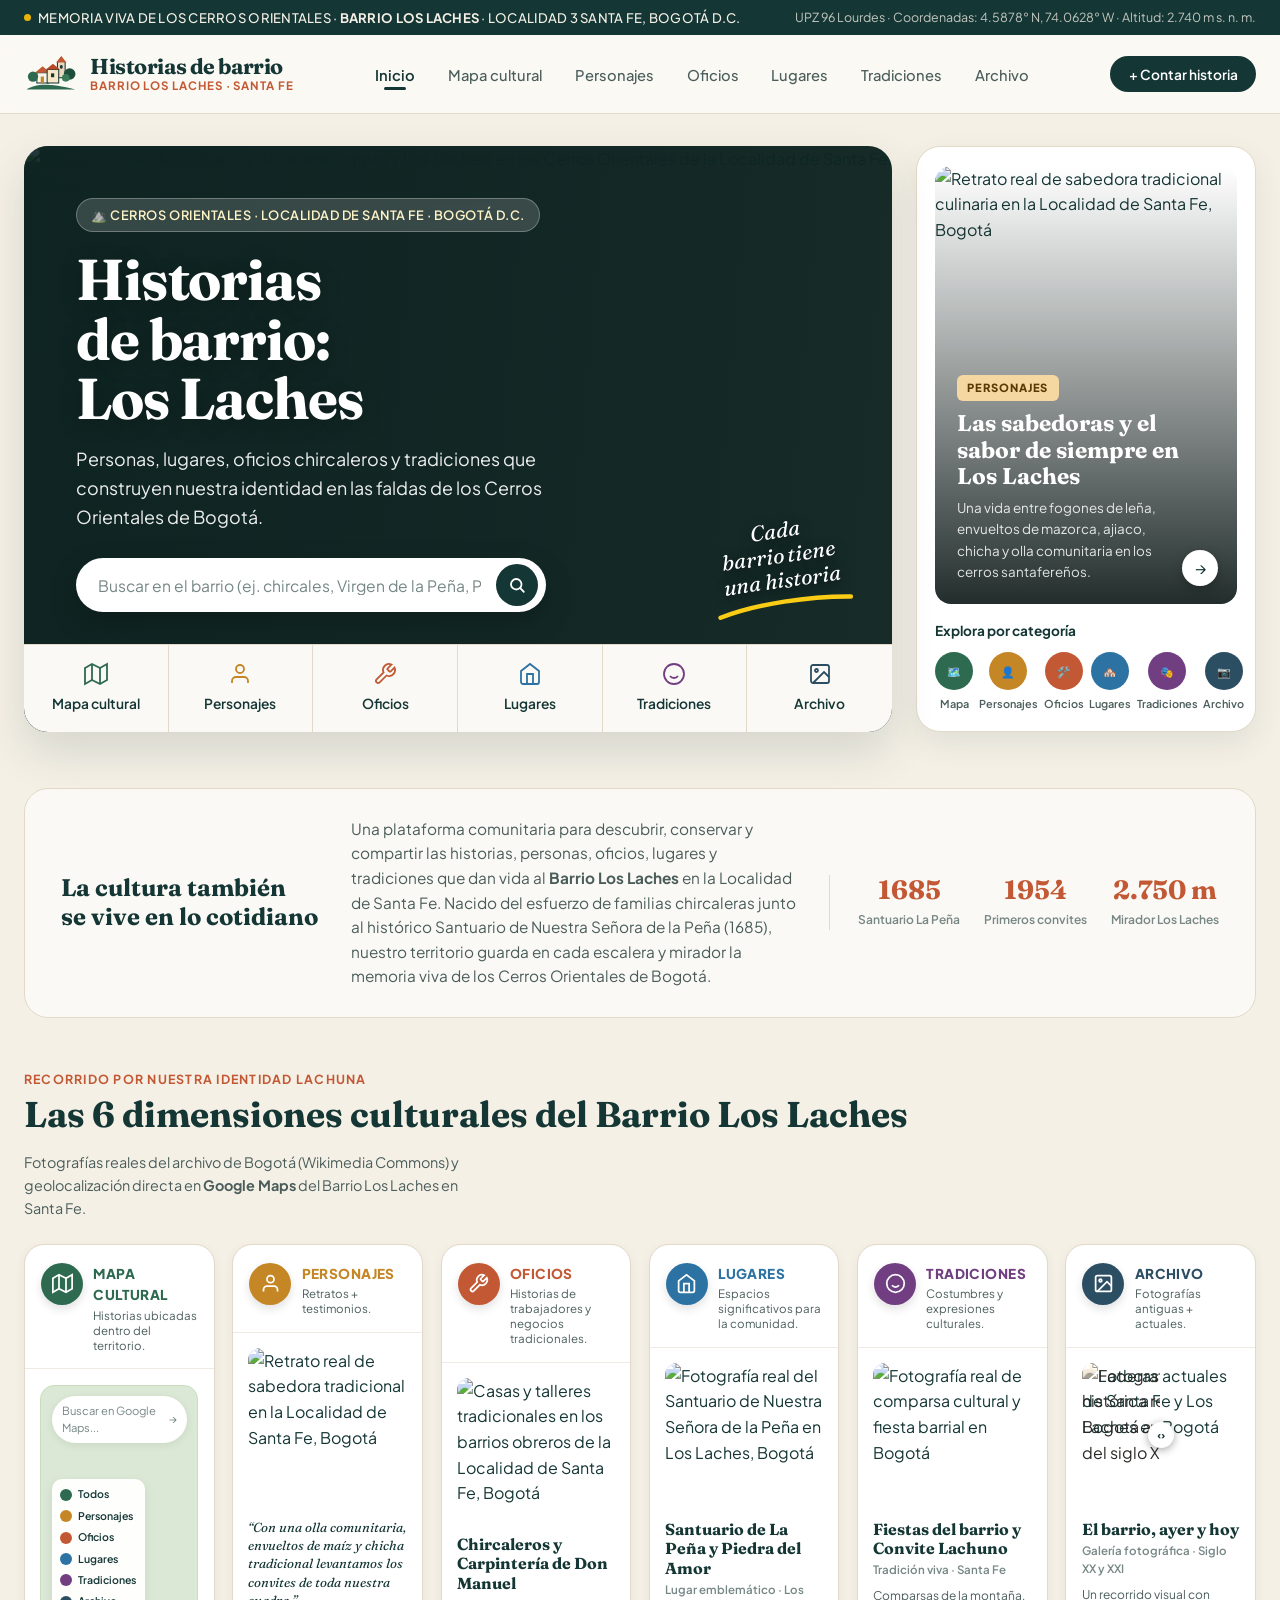
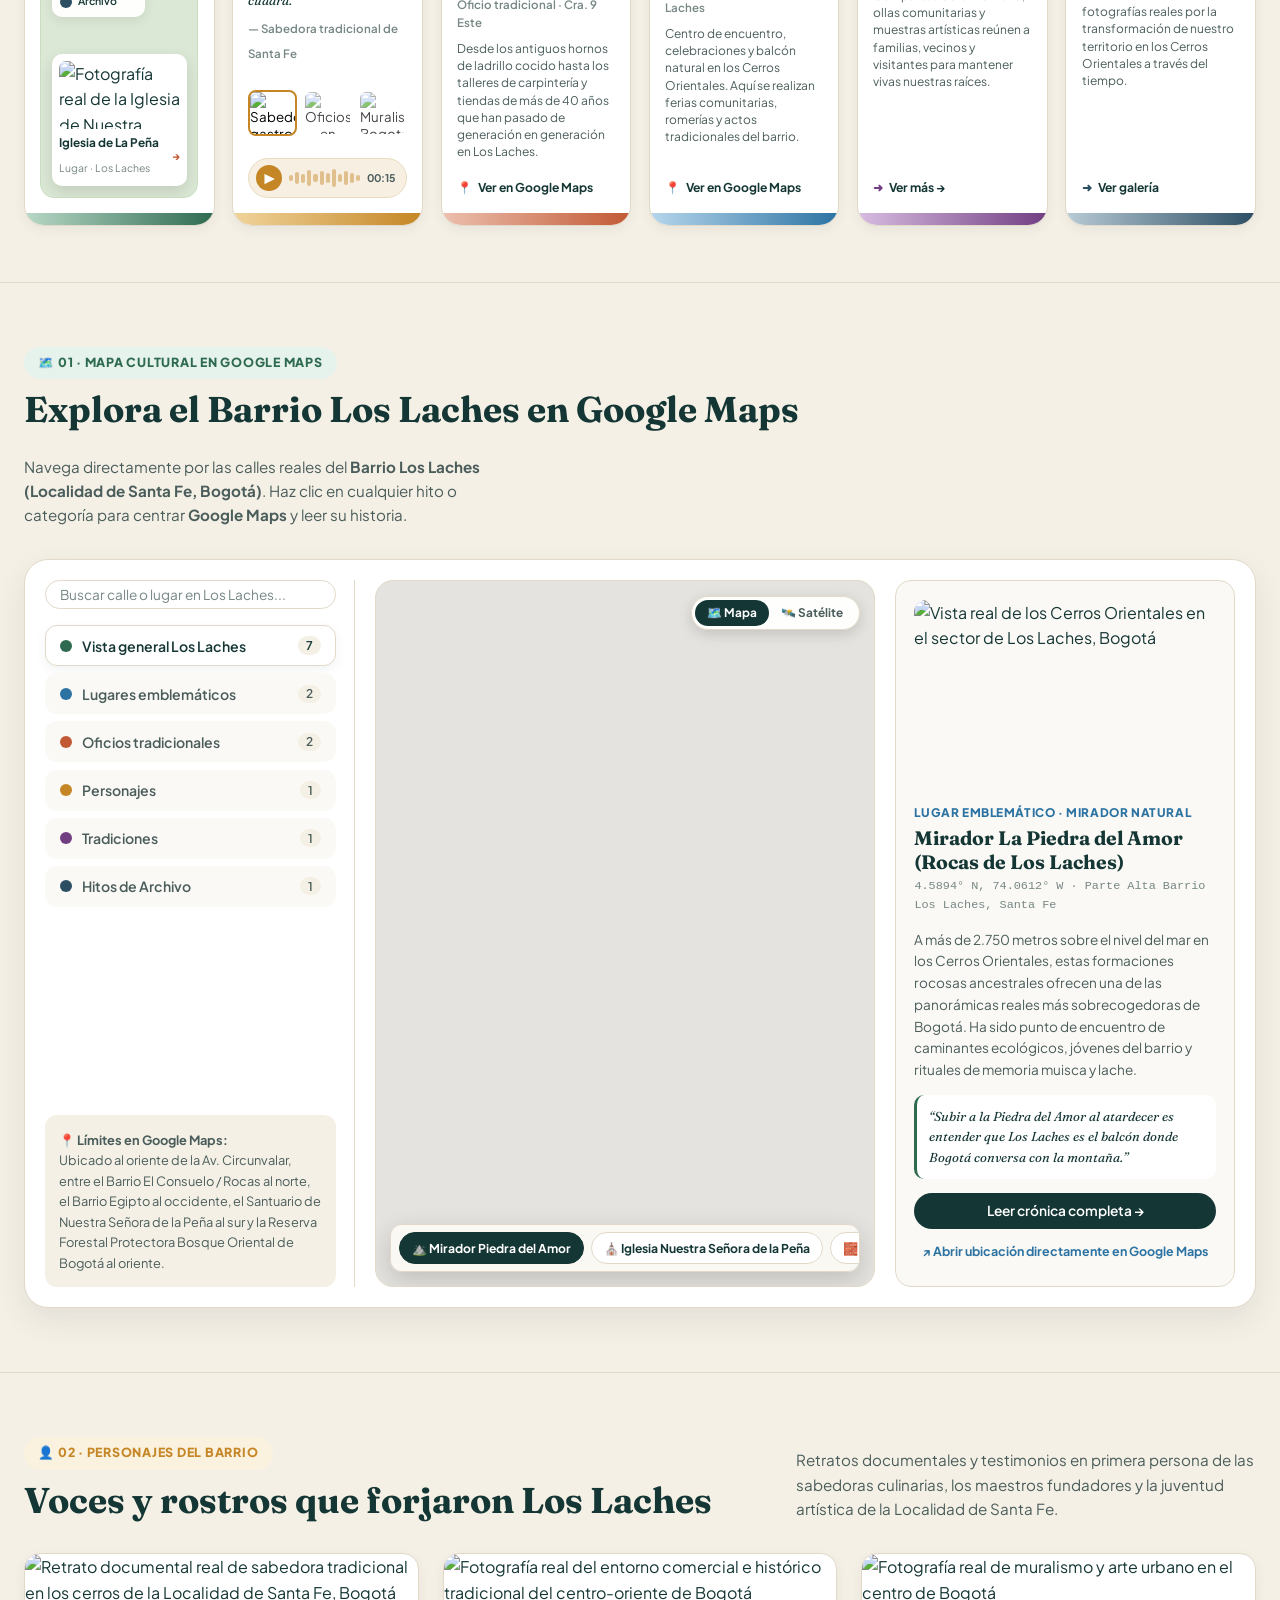
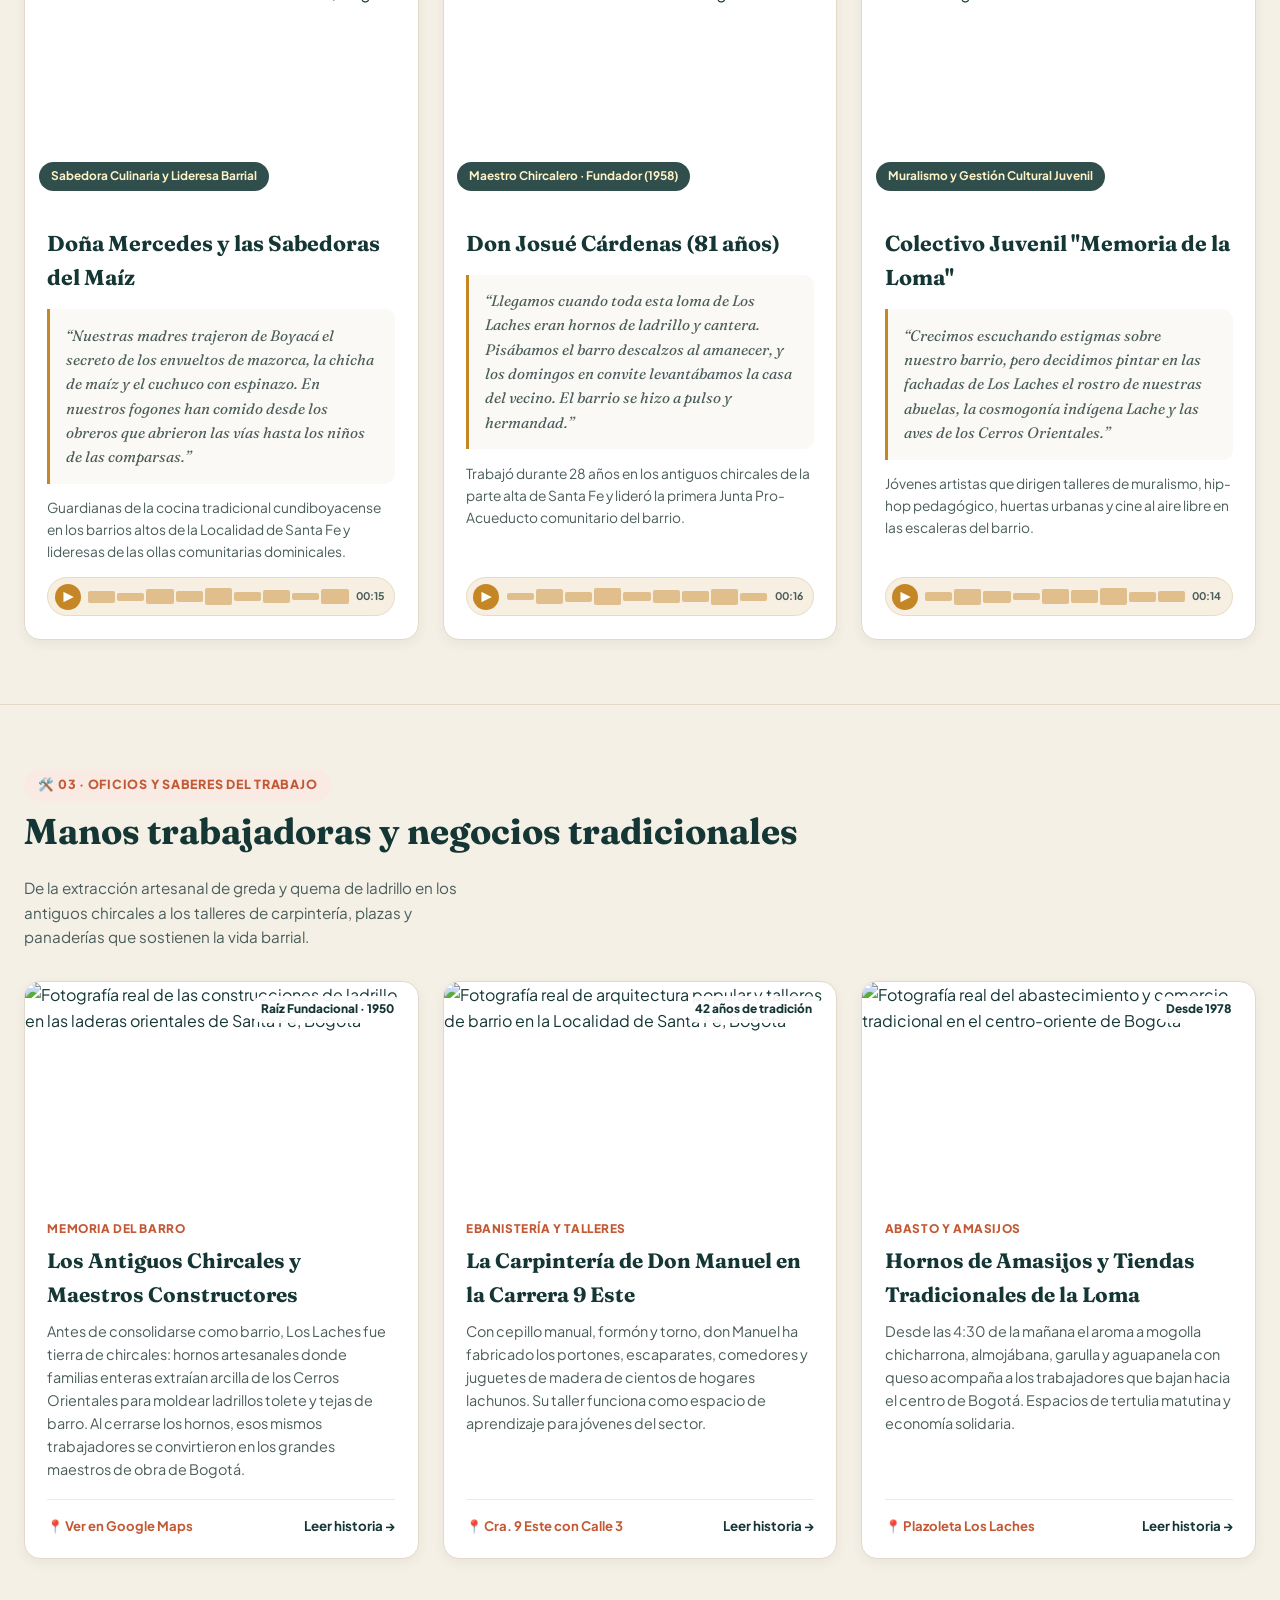
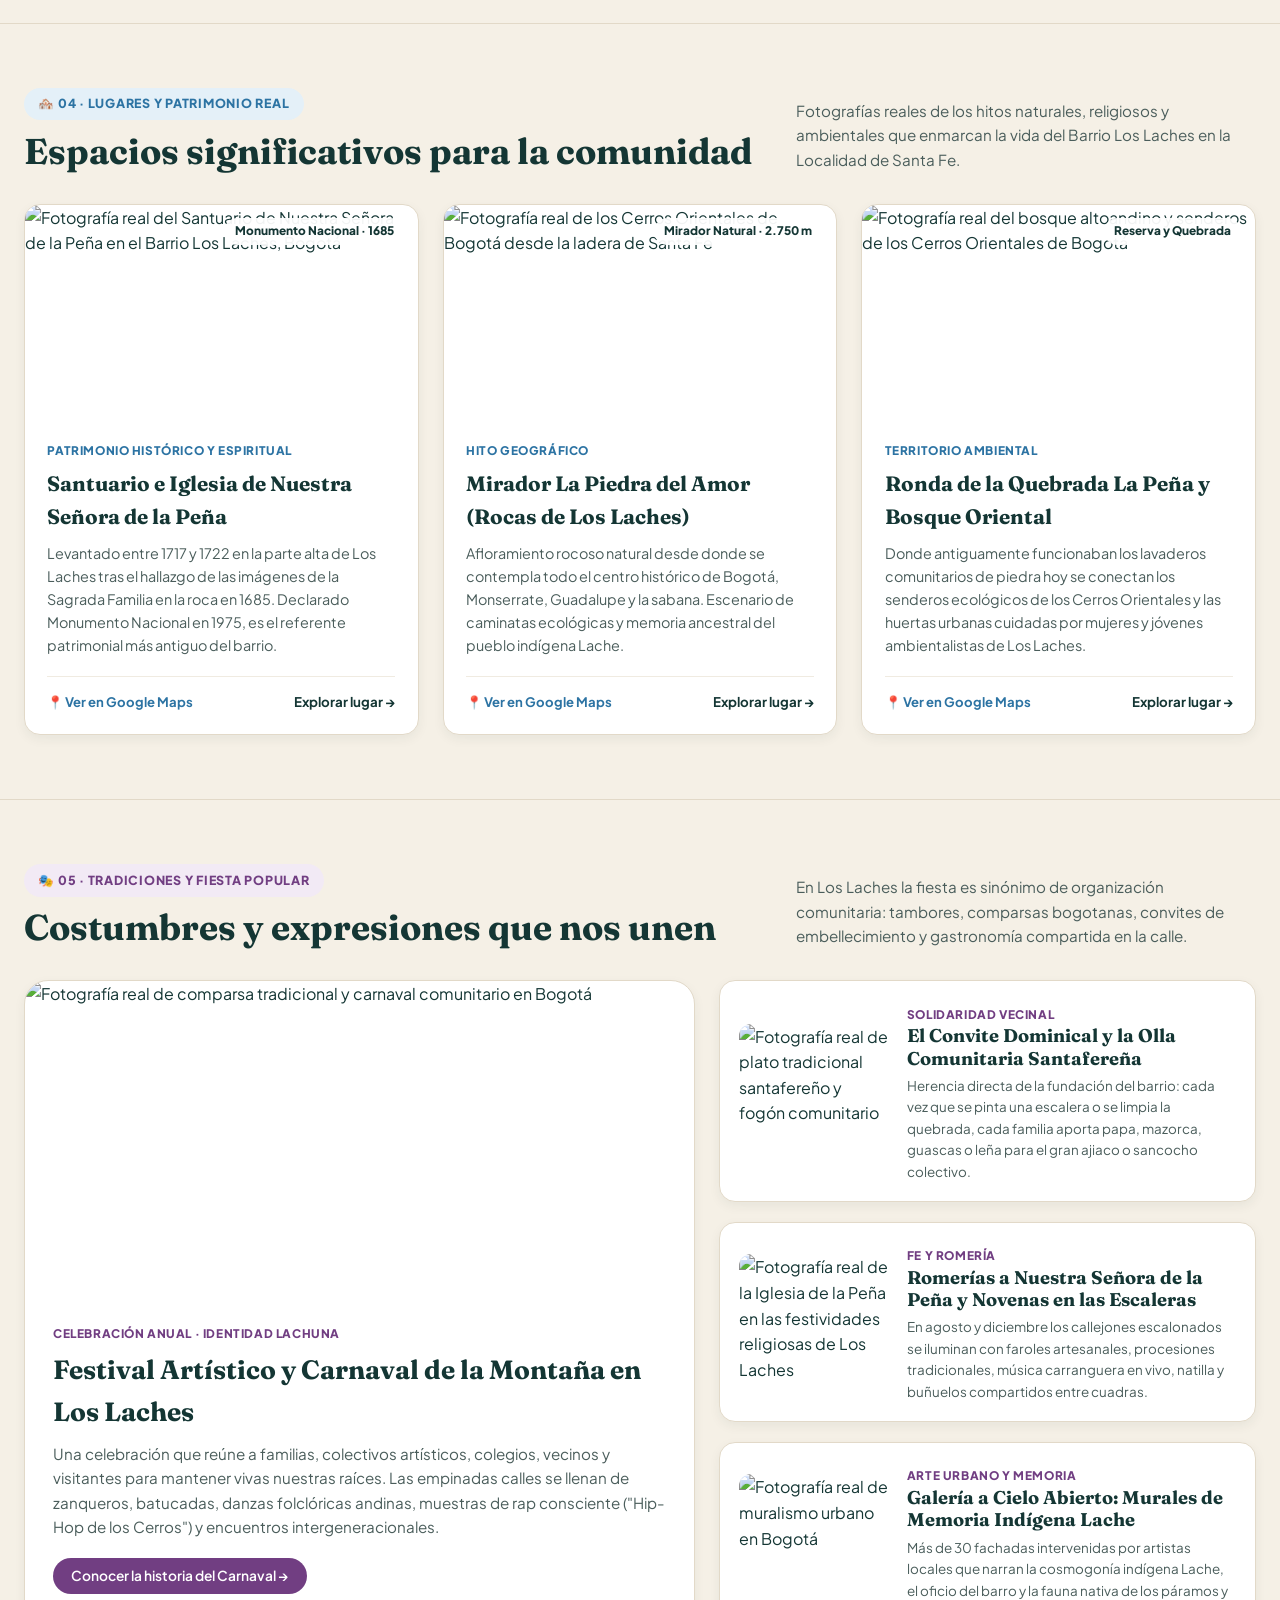
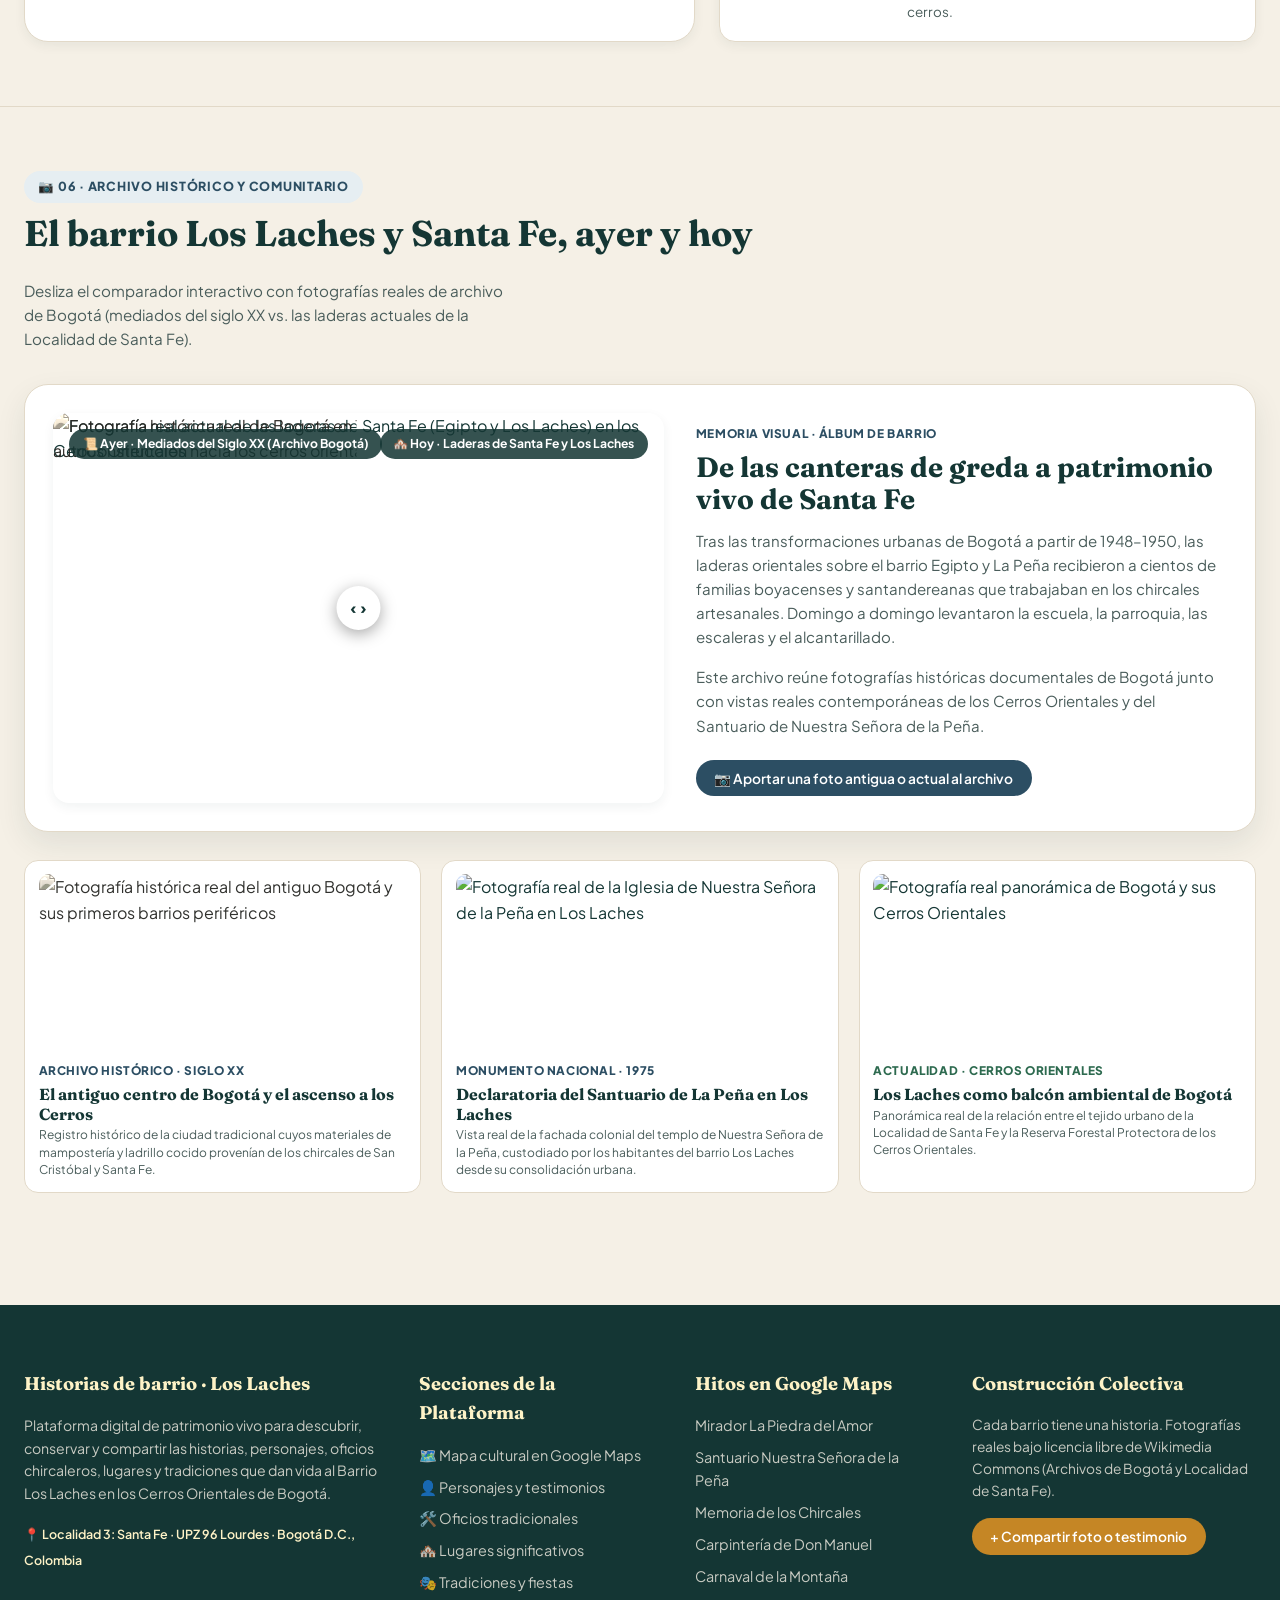
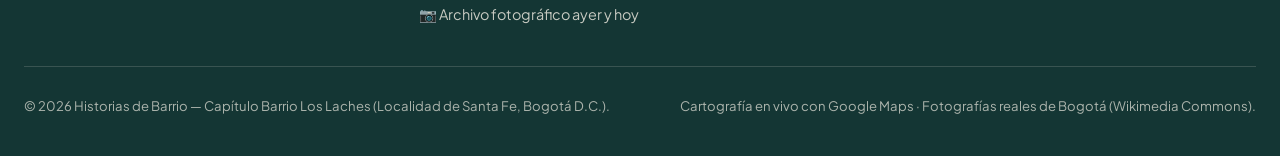
==== index.html @ 71a80023 "Plataforma Historias de Barrio - Barrio Los Laches (Santa Fe, Bogota)" ====
<!DOCTYPE html>
<html lang="es">
<head>
  <meta charset="UTF-8" />
  <meta name="viewport" content="width=device-width, initial-scale=1.0" />
  <title>Historias de Barrio · Los Laches (Localidad de Santa Fe, Bogotá)</title>
  <meta name="description" content="Plataforma de memoria viva, mapa cultural en Google Maps, personajes, oficios, lugares, tradiciones y archivo fotográfico real del Barrio Los Laches en la Localidad de Santa Fe, Bogotá." />

  <!-- Tipografías Editoriales: Fraunces (Serif) y Plus Jakarta Sans -->
  <link rel="preconnect" href="https://fonts.googleapis.com" />
  <link rel="preconnect" href="https://fonts.gstatic.com" crossorigin />
  <link href="https://fonts.googleapis.com/css2?family=Fraunces:ital,opsz,wght@0,9..144,600;0,9..144,700;1,9..144,400;1,9..144,600&family=Plus+Jakarta+Sans:wght@400;500;600;700;800&display=swap" rel="stylesheet" />

  <link rel="stylesheet" href="styles.css" />
</head>
<body>

  <!-- ========================================================================
       BARRA SUPERIOR TERRITORIAL
       ======================================================================== -->
  <div class="top-territory-bar">
    <div class="container top-territory-inner">
      <div class="territory-badge">
        <span class="dot"></span>
        <span>MEMORIA VIVA DE LOS CERROS ORIENTALES · <strong>BARRIO LOS LACHES</strong> · LOCALIDAD 3 SANTA FE, BOGOTÁ D.C.</span>
      </div>
      <div class="territory-coords">
        UPZ 96 Lourdes · Coordenadas: 4.5878° N, 74.0628° W · Altitud: 2.740 m s. n. m.
      </div>
    </div>
  </div>

  <!-- ========================================================================
       HEADER / NAVEGACIÓN PRINCIPAL
       ======================================================================== -->
  <header class="site-header" id="inicio">
    <div class="container navbar">
      <a href="#inicio" class="brand-logo" aria-label="Historias de barrio - Los Laches">
        <svg class="brand-illustration" viewBox="0 0 84 64" fill="none" xmlns="http://www.w3.org/2000/svg">
          <path d="M4 56C18 48 34 45 80 56H4Z" fill="#2D6A4F" />
          <path d="M52 14L58 6L64 14V38H52V14Z" fill="#E8D8C0" stroke="#143634" stroke-width="1.6"/>
          <path d="M50 14L58 4L66 14H50Z" fill="#C25934" />
          <rect x="56" y="18" width="4" height="6" rx="2" fill="#143634" />
          <rect x="20" y="30" width="18" height="16" fill="#FBF5E9" stroke="#143634" stroke-width="1.6"/>
          <path d="M17 30L29 20L41 30H17Z" fill="#C25934" />
          <rect x="26" y="36" width="5" height="10" fill="#C58625" />
          <rect x="36" y="25" width="18" height="21" fill="#F7E8C8" stroke="#143634" stroke-width="1.6"/>
          <path d="M34 25L45 16L56 25H34Z" fill="#B84A27" />
          <rect x="42" y="31" width="5" height="6" fill="#143634" />
          <circle cx="14" cy="36" r="8" fill="#2D6A4F" />
          <circle cx="71" cy="32" r="9" fill="#1E4D3B" />
          <circle cx="65" cy="38" r="6" fill="#3B7A57" />
        </svg>
        <div class="brand-text">
          <span class="brand-title">Historias de barrio</span>
          <span class="brand-subtitle">Barrio Los Laches · Santa Fe</span>
        </div>
      </a>

      <nav aria-label="Navegación principal">
        <ul class="nav-links" id="main-nav-links">
          <li><a href="#inicio" class="active">Inicio</a></li>
          <li><a href="#mapa-cultural">Mapa cultural</a></li>
          <li><a href="#personajes">Personajes</a></li>
          <li><a href="#oficios">Oficios</a></li>
          <li><a href="#lugares">Lugares</a></li>
          <li><a href="#tradiciones">Tradiciones</a></li>
          <li><a href="#archivo">Archivo</a></li>
        </ul>
      </nav>

      <div class="nav-actions">
        <button class="btn-contribute open-contribute-modal" type="button">
          <span>+ Contar historia</span>
        </button>
        <button class="icon-btn mobile-menu-btn" id="mobile-menu-toggle" aria-label="Abrir menú">
          ☰
        </button>
      </div>
    </div>
  </header>

  <main>
    <!-- ======================================================================
         HERO PRINCIPAL (Fotografía real de los barrios de ladera en Santa Fe y Cerros Orientales)
         ====================================================================== -->
    <section class="hero-section">
      <div class="container">
        <div class="hero-grid">
          <!-- Tarjeta Principal Panorámica con foto real de Santa Fe / Cerros Orientales -->
          <div class="hero-main-card">
            <img
              src="https://commons.wikimedia.org/wiki/Special:FilePath/Barrio_Egipto_de_Bogot%C3%A1.jpg?width=1400"
              alt="Fotografía real de los barrios de ladera (Egipto y Los Laches) en los Cerros Orientales de la Localidad de Santa Fe, Bogotá"
              class="hero-bg-image"
            />
            <div class="hero-overlay"></div>

            <div class="hero-content">
              <div class="hero-kicker">
                <span>⛰️ Cerros Orientales · Localidad de Santa Fe · Bogotá D.C.</span>
              </div>
              <h1 class="hero-title">Historias<br />de barrio:<br />Los Laches</h1>
              <p class="hero-lead">
                Personas, lugares, oficios chircaleros y tradiciones que construyen nuestra identidad en las faldas de los Cerros Orientales de Bogotá.
              </p>

              <!-- Buscador Interactivo -->
              <div class="hero-search-box" role="search">
                <input
                  type="search"
                  id="hero-search-input"
                  placeholder="Buscar en el barrio (ej. chircales, Virgen de la Peña, Piedra del Amor)..."
                  aria-label="Buscar en el barrio Los Laches"
                />
                <button type="button" class="hero-search-btn" id="hero-search-btn" aria-label="Buscar">
                  <svg width="18" height="18" viewBox="0 0 24 24" fill="none" stroke="currentColor" stroke-width="2.4" stroke-linecap="round">
                    <circle cx="11" cy="11" r="7"></circle>
                    <line x1="21" y1="21" x2="16.65" y2="16.65"></line>
                  </svg>
                </button>
              </div>
            </div>

            <!-- Sello manuscrito con trazo amarillo -->
            <div class="hero-handwritten-badge">
              Cada<br />barrio tiene<br />una historia
              <svg viewBox="0 0 140 16" fill="none" xmlns="http://www.w3.org/2000/svg">
                <path d="M4 12C42 3 96 3 136 9" stroke="#FACC15" stroke-width="4.5" stroke-linecap="round" />
              </svg>
            </div>

            <!-- Dock Inferior de las 6 Categorías -->
            <div class="hero-category-dock">
              <a href="#mapa-cultural" class="dock-item" data-cat="mapa">
                <svg viewBox="0 0 24 24" fill="none" stroke="currentColor"><polygon points="1 6 1 22 8 18 16 22 23 18 23 2 16 6 8 2 1 6"/><line x1="8" y1="2" x2="8" y2="18"/><line x1="16" y1="6" x2="16" y2="22"/></svg>
                <span>Mapa cultural</span>
              </a>
              <a href="#personajes" class="dock-item" data-cat="personajes">
                <svg viewBox="0 0 24 24" fill="none" stroke="currentColor"><path d="M20 21v-2a4 4 0 0 0-4-4H8a4 4 0 0 0-4 4v2"/><circle cx="12" cy="7" r="4"/></svg>
                <span>Personajes</span>
              </a>
              <a href="#oficios" class="dock-item" data-cat="oficios">
                <svg viewBox="0 0 24 24" fill="none" stroke="currentColor"><path d="M14.7 6.3a1 1 0 0 0 0 1.4l1.6 1.6a1 1 0 0 0 1.4 0l3.77-3.77a6 6 0 0 1-7.94 7.94l-6.91 6.91a2.12 2.12 0 0 1-3-3l6.91-6.91a6 6 0 0 1 7.94-7.94l-3.76 3.76z"/></svg>
                <span>Oficios</span>
              </a>
              <a href="#lugares" class="dock-item" data-cat="lugares">
                <svg viewBox="0 0 24 24" fill="none" stroke="currentColor"><path d="M3 9l9-7 9 7v11a2 2 0 0 1-2 2H5a2 2 0 0 1-2-2z"/><polyline points="9 22 9 12 15 12 15 22"/></svg>
                <span>Lugares</span>
              </a>
              <a href="#tradiciones" class="dock-item" data-cat="tradiciones">
                <svg viewBox="0 0 24 24" fill="none" stroke="currentColor"><path d="M2 12a10 10 0 1 0 20 0 10 10 0 1 0-20 0"/><path d="M8 14s1.5 2 4 2 4-2 4-2"/><line x1="9" y1="9" x2="9.01" y2="9"/><line x1="15" y1="9" x2="15.01" y2="9"/></svg>
                <span>Tradiciones</span>
              </a>
              <a href="#archivo" class="dock-item" data-cat="archivo">
                <svg viewBox="0 0 24 24" fill="none" stroke="currentColor"><rect x="3" y="3" width="18" height="18" rx="2" ry="2"/><circle cx="8.5" cy="8.5" r="1.5"/><polyline points="21 15 16 10 5 21"/></svg>
                <span>Archivo</span>
              </a>
            </div>
          </div>

          <!-- Tarjeta Lateral Destacada con retrato real de sabedora de Santa Fe -->
          <aside class="hero-spotlight-card" aria-label="Historia destacada del día">
            <a href="#personajes" class="spotlight-visual" data-story="mercedes">
              <img
                src="https://commons.wikimedia.org/wiki/Special:FilePath/Do%C3%B1a_Tere,_Chichera_en_la_Perseverancia.jpg?width=900"
                alt="Retrato real de sabedora tradicional culinaria en la Localidad de Santa Fe, Bogotá"
              />
              <div class="spotlight-gradient">
                <span class="spotlight-tag">Personajes</span>
                <h2 class="spotlight-title">Las sabedoras y el sabor de siempre en Los Laches</h2>
                <p class="spotlight-desc">
                  Una vida entre fogones de leña, envueltos de mazorca, ajiaco, chicha y olla comunitaria en los cerros santafereños.
                </p>
                <span class="spotlight-arrow" aria-hidden="true">→</span>
              </div>
            </a>

            <div class="spotlight-mini-cats">
              <h4>Explora por categoría</h4>
              <div class="mini-cat-pills">
                <a href="#mapa-cultural" class="mini-pill">
                  <span class="mini-pill-icon" style="background: var(--cat-mapa);">🗺️</span>
                  <span>Mapa</span>
                </a>
                <a href="#personajes" class="mini-pill">
                  <span class="mini-pill-icon" style="background: var(--cat-personajes);">👤</span>
                  <span>Personajes</span>
                </a>
                <a href="#oficios" class="mini-pill">
                  <span class="mini-pill-icon" style="background: var(--cat-oficios);">🛠️</span>
                  <span>Oficios</span>
                </a>
                <a href="#lugares" class="mini-pill">
                  <span class="mini-pill-icon" style="background: var(--cat-lugares);">🏘️</span>
                  <span>Lugares</span>
                </a>
                <a href="#tradiciones" class="mini-pill">
                  <span class="mini-pill-icon" style="background: var(--cat-tradiciones);">🎭</span>
                  <span>Tradiciones</span>
                </a>
                <a href="#archivo" class="mini-pill">
                  <span class="mini-pill-icon" style="background: var(--cat-archivo);">📷</span>
                  <span>Archivo</span>
                </a>
              </div>
            </div>
          </aside>
        </div>

        <div
          id="search-results-status"
          style="display:none; margin-top:1rem; background:#fff; padding:0.85rem 1.25rem; border-radius:12px; border:1px solid var(--border-warm); justify-content:space-between; align-items:center;"
        ></div>
      </div>
    </section>

    <!-- ======================================================================
         MANIFIESTO DEL PROYECTO
         ====================================================================== -->
    <section class="manifesto-banner">
      <div class="container">
        <div class="manifesto-inner">
          <h2 class="manifesto-heading">
            La cultura también<br />se vive en lo cotidiano
          </h2>
          <p class="manifesto-text">
            Una plataforma comunitaria para descubrir, conservar y compartir las historias, personas, oficios, lugares y tradiciones que dan vida al <strong>Barrio Los Laches</strong> en la Localidad de Santa Fe. Nacido del esfuerzo de familias chircaleras junto al histórico Santuario de Nuestra Señora de la Peña (1685), nuestro territorio guarda en cada escalera y mirador la memoria viva de los Cerros Orientales de Bogotá.
          </p>
          <div class="manifesto-stats">
            <div class="stat-box">
              <span class="stat-num">1685</span>
              <span class="stat-label">Santuario La Peña</span>
            </div>
            <div class="stat-box">
              <span class="stat-num">1954</span>
              <span class="stat-label">Primeros convites</span>
            </div>
            <div class="stat-box">
              <span class="stat-num">2.750 m</span>
              <span class="stat-label">Mirador Los Laches</span>
            </div>
          </div>
        </div>
      </div>
    </section>

    <!-- ======================================================================
         PANEL DE LAS 6 TARJETAS RESUMEN (Con Google Maps en vivo y fotos reales de Bogotá)
         ====================================================================== -->
    <section class="pillars-showcase-section" id="explorar-dimensiones">
      <div class="container">
        <div class="section-intro-bar">
          <div>
            <span class="section-eyebrow">Recorrido por nuestra identidad lachuna</span>
            <h2 class="section-main-title">Las 6 dimensiones culturales del Barrio Los Laches</h2>
          </div>
          <p style="font-size:0.9rem; color:var(--text-secondary); max-width:460px;">
            Fotografías reales del archivo de Bogotá (Wikimedia Commons) y geolocalización directa en <strong>Google Maps</strong> del Barrio Los Laches en Santa Fe.
          </p>
        </div>

        <div class="pillars-six-grid">
          <!-- 1. MAPA CULTURAL (Con Google Maps embebido en vivo) -->
          <article class="pillar-card pillar-mapa" data-searchable>
            <div class="pillar-header">
              <div class="pillar-icon-circle" aria-hidden="true">
                <svg viewBox="0 0 24 24" fill="none" stroke="currentColor" stroke-width="2"><polygon points="1 6 1 22 8 18 16 22 23 18 23 2 16 6 8 2 1 6"/><line x1="8" y1="2" x2="8" y2="18"/><line x1="16" y1="6" x2="16" y2="22"/></svg>
              </div>
              <div class="pillar-title-group">
                <h3>MAPA CULTURAL</h3>
                <p>Historias ubicadas dentro del territorio.</p>
              </div>
            </div>

            <div class="pillar-body">
              <div class="mini-map-container">
                <!-- Google Maps real de fondo centrado en Barrio Los Laches, Bogotá -->
                <iframe
                  class="mini-google-map-iframe"
                  title="Vista rápida de Google Maps del Barrio Los Laches, Bogotá"
                  loading="lazy"
                  referrerpolicy="no-referrer-when-downgrade"
                  src="https://maps.google.com/maps?q=Barrio+Los+Laches,+Santa+Fe,+Bogota&t=m&z=15&ie=UTF8&iwloc=&output=embed"
                ></iframe>

                <a href="#mapa-cultural" class="mini-map-search">
                  <span>Buscar en Google Maps...</span>
                  <span>→</span>
                </a>

                <div class="mini-map-legend">
                  <span class="legend-row"><i class="legend-dot" style="background:var(--cat-mapa)"></i> Todos</span>
                  <span class="legend-row"><i class="legend-dot" style="background:var(--cat-personajes)"></i> Personajes</span>
                  <span class="legend-row"><i class="legend-dot" style="background:var(--cat-oficios)"></i> Oficios</span>
                  <span class="legend-row"><i class="legend-dot" style="background:var(--cat-lugares)"></i> Lugares</span>
                  <span class="legend-row"><i class="legend-dot" style="background:var(--cat-tradiciones)"></i> Tradiciones</span>
                  <span class="legend-row"><i class="legend-dot" style="background:var(--cat-archivo)"></i> Archivo</span>
                </div>

                <a href="#mapa-cultural" class="mini-map-preview-card" data-goto-map="capilla">
                  <img
                    src="https://commons.wikimedia.org/wiki/Special:FilePath/Iglesia_de_La_Pe%C3%B1a_1.jpg?width=600"
                    alt="Fotografía real de la Iglesia de Nuestra Señora de la Peña en Los Laches, Bogotá"
                  />
                  <div class="mini-map-preview-info">
                    <div>
                      <strong>Iglesia de La Peña</strong>
                      <span>Lugar · Los Laches</span>
                    </div>
                    <span style="color:var(--cat-oficios);font-weight:800;">→</span>
                  </div>
                </a>
              </div>
            </div>
            <div class="pillar-wave-footer"></div>
          </article>

          <!-- 2. PERSONAJES -->
          <article class="pillar-card pillar-personajes" data-searchable>
            <div class="pillar-header">
              <div class="pillar-icon-circle" aria-hidden="true">
                <svg viewBox="0 0 24 24" fill="none" stroke="currentColor" stroke-width="2"><path d="M20 21v-2a4 4 0 0 0-4-4H8a4 4 0 0 0-4 4v2"/><circle cx="12" cy="7" r="4"/></svg>
              </div>
              <div class="pillar-title-group">
                <h3>PERSONAJES</h3>
                <p>Retratos + testimonios.</p>
              </div>
            </div>

            <div class="pillar-body">
              <img
                id="pillar-char-main-img"
                class="pillar-media-img"
                src="https://commons.wikimedia.org/wiki/Special:FilePath/Do%C3%B1a_Tere,_Chichera_en_la_Perseverancia.jpg?width=800"
                alt="Retrato real de sabedora tradicional en la Localidad de Santa Fe, Bogotá"
              />

              <div class="character-quote-box">
                <p class="character-quote-text" id="pillar-char-quote">
                  “Con una olla comunitaria, envueltos de maíz y chicha tradicional levantamos los convites de toda nuestra cuadra.”
                </p>
                <span class="character-quote-author" id="pillar-char-author">— Sabedora tradicional de Santa Fe</span>
              </div>

              <!-- Mini galería de selección con fotos reales -->
              <div class="character-thumbs" aria-label="Cambiar testimonio de personaje">
                <button type="button" class="char-thumb-btn active" title="Sabedora gastronómica">
                  <img src="https://commons.wikimedia.org/wiki/Special:FilePath/Do%C3%B1a_Tere,_Chichera_en_la_Perseverancia.jpg?width=300" alt="Sabedora gastronómica" />
                </button>
                <button type="button" class="char-thumb-btn" title="Trabajadores tradicionales de Santa Fe">
                  <img src="https://commons.wikimedia.org/wiki/Special:FilePath/Bogot%C3%A1_Plaza_de_mercado_de_Las_Cruces.JPG?width=300" alt="Oficios en Santa Fe" />
                </button>
                <button type="button" class="char-thumb-btn" title="Muralismo y juventud">
                  <img src="https://commons.wikimedia.org/wiki/Special:FilePath/Mural_en_San_Victorino.jpg?width=300" alt="Muralismo Bogotano" />
                </button>
              </div>

              <div class="audio-player-pill" id="pillar-audio-player" data-audio="audios/dona_mercedes.wav">
                <button type="button" class="audio-play-btn" aria-label="Reproducir testimonio">▶</button>
                <div class="waveform-bars" aria-hidden="true">
                  <span style="height:35%"></span><span style="height:70%"></span><span style="height:50%"></span>
                  <span style="height:90%"></span><span style="height:40%"></span><span style="height:75%"></span>
                  <span style="height:60%"></span><span style="height:95%"></span><span style="height:45%"></span>
                  <span style="height:80%"></span><span style="height:55%"></span><span style="height:35%"></span>
                </div>
                <span class="audio-time" id="pillar-char-time">00:15</span>
              </div>
            </div>
            <div class="pillar-wave-footer"></div>
          </article>

          <!-- 3. OFICIOS -->
          <article class="pillar-card pillar-oficios" data-searchable>
            <div class="pillar-header">
              <div class="pillar-icon-circle" aria-hidden="true">
                <svg viewBox="0 0 24 24" fill="none" stroke="currentColor" stroke-width="2"><path d="M14.7 6.3a1 1 0 0 0 0 1.4l1.6 1.6a1 1 0 0 0 1.4 0l3.77-3.77a6 6 0 0 1-7.94 7.94l-6.91 6.91a2.12 2.12 0 0 1-3-3l6.91-6.91a6 6 0 0 1 7.94-7.94l-3.76 3.76z"/></svg>
              </div>
              <div class="pillar-title-group">
                <h3>OFICIOS</h3>
                <p>Historias de trabajadores y negocios tradicionales.</p>
              </div>
            </div>

            <div class="pillar-body">
              <img
                class="pillar-media-img"
                src="https://commons.wikimedia.org/wiki/Special:FilePath/Bogot%C3%A1_Barrio_La_Perseverancia.JPG?width=800"
                alt="Casas y talleres tradicionales en los barrios obreros de la Localidad de Santa Fe, Bogotá"
              />
              <div>
                <h4 class="pillar-card-title">Chircaleros y Carpintería de Don Manuel</h4>
                <p class="pillar-card-subtitle">Oficio tradicional · Cra. 9 Este</p>
                <p class="pillar-card-desc">
                  Desde los antiguos hornos de ladrillo cocido hasta los talleres de carpintería y tiendas de más de 40 años que han pasado de generación en generación en Los Laches.
                </p>
              </div>
              <a href="#mapa-cultural" class="pillar-action-link" data-goto-map="carpinteria">
                <span style="color:var(--cat-oficios);">📍</span>
                <span>Ver en Google Maps</span>
              </a>
            </div>
            <div class="pillar-wave-footer"></div>
          </article>

          <!-- 4. LUGARES -->
          <article class="pillar-card pillar-lugares" data-searchable>
            <div class="pillar-header">
              <div class="pillar-icon-circle" aria-hidden="true">
                <svg viewBox="0 0 24 24" fill="none" stroke="currentColor" stroke-width="2"><path d="M3 9l9-7 9 7v11a2 2 0 0 1-2 2H5a2 2 0 0 1-2-2z"/><polyline points="9 22 9 12 15 12 15 22"/></svg>
              </div>
              <div class="pillar-title-group">
                <h3>LUGARES</h3>
                <p>Espacios significativos para la comunidad.</p>
              </div>
            </div>

            <div class="pillar-body">
              <img
                class="pillar-media-img"
                src="https://commons.wikimedia.org/wiki/Special:FilePath/Iglesia_de_La_Pe%C3%B1a_1.jpg?width=800"
                alt="Fotografía real del Santuario de Nuestra Señora de la Peña en Los Laches, Bogotá"
              />
              <div>
                <h4 class="pillar-card-title">Santuario de La Peña y Piedra del Amor</h4>
                <p class="pillar-card-subtitle">Lugar emblemático · Los Laches</p>
                <p class="pillar-card-desc">
                  Centro de encuentro, celebraciones y balcón natural en los Cerros Orientales. Aquí se realizan ferias comunitarias, romerías y actos tradicionales del barrio.
                </p>
              </div>
              <a href="#mapa-cultural" class="pillar-action-link" data-goto-map="capilla">
                <span style="color:var(--cat-lugares);">📍</span>
                <span>Ver en Google Maps</span>
              </a>
            </div>
            <div class="pillar-wave-footer"></div>
          </article>

          <!-- 5. TRADICIONES -->
          <article class="pillar-card pillar-tradiciones" data-searchable>
            <div class="pillar-header">
              <div class="pillar-icon-circle" aria-hidden="true">
                <svg viewBox="0 0 24 24" fill="none" stroke="currentColor" stroke-width="2"><path d="M2 12a10 10 0 1 0 20 0 10 10 0 1 0-20 0"/><path d="M8 14s1.5 2 4 2 4-2 4-2"/><line x1="9" y1="9" x2="9.01" y2="9"/><line x1="15" y1="9" x2="15.01" y2="9"/></svg>
              </div>
              <div class="pillar-title-group">
                <h3>TRADICIONES</h3>
                <p>Costumbres y expresiones culturales.</p>
              </div>
            </div>

            <div class="pillar-body">
              <img
                class="pillar-media-img"
                src="https://commons.wikimedia.org/wiki/Special:FilePath/Carbog2007.jpg?width=800"
                alt="Fotografía real de comparsa cultural y fiesta barrial en Bogotá"
              />
              <div>
                <h4 class="pillar-card-title">Fiestas del barrio y Convite Lachuno</h4>
                <p class="pillar-card-subtitle">Tradición viva · Santa Fe</p>
                <p class="pillar-card-desc">
                  Comparsas de la montaña, ollas comunitarias y muestras artísticas reúnen a familias, vecinos y visitantes para mantener vivas nuestras raíces.
                </p>
              </div>
              <a href="#tradiciones" class="pillar-action-link" data-story="carnaval">
                <span style="color:var(--cat-tradiciones);">➜</span>
                <span>Ver más →</span>
              </a>
            </div>
            <div class="pillar-wave-footer"></div>
          </article>

          <!-- 6. ARCHIVO -->
          <article class="pillar-card pillar-archivo" data-searchable>
            <div class="pillar-header">
              <div class="pillar-icon-circle" aria-hidden="true">
                <svg viewBox="0 0 24 24" fill="none" stroke="currentColor" stroke-width="2"><rect x="3" y="3" width="18" height="18" rx="2" ry="2"/><circle cx="8.5" cy="8.5" r="1.5"/><polyline points="21 15 16 10 5 21"/></svg>
              </div>
              <div class="pillar-title-group">
                <h3>ARCHIVO</h3>
                <p>Fotografías antiguas + actuales.</p>
              </div>
            </div>

            <div class="pillar-body">
              <!-- Comparador Interactivo Antes / Hoy con fotos reales de Bogotá -->
              <div class="mini-compare-wrapper" title="Desliza para comparar ayer y hoy en Bogotá">
                <img
                  class="mini-compare-img"
                  src="https://commons.wikimedia.org/wiki/Special:FilePath/Barrio_Egipto_de_Bogot%C3%A1.jpg?width=800"
                  alt="Laderas actuales de Santa Fe y Los Laches en Bogotá"
                />
                <img
                  id="mini-before-img"
                  class="mini-compare-img mini-compare-before"
                  src="https://commons.wikimedia.org/wiki/Special:FilePath/Plaza_de_Los_M%C3%A1rtires_1948_-_Bogot%C3%A1.jpg?width=800"
                  alt="Fotografía histórica real de Bogotá a mediados del siglo XX"
                />
                <div class="mini-compare-handle" id="mini-compare-line">
                  <div class="mini-compare-knob">‹›</div>
                </div>
                <input
                  type="range"
                  id="mini-compare-range"
                  class="mini-compare-slider"
                  min="5"
                  max="95"
                  value="50"
                  aria-label="Comparar foto antigua y actual"
                />
              </div>

              <div>
                <h4 class="pillar-card-title">El barrio, ayer y hoy</h4>
                <p class="pillar-card-subtitle">Galería fotográfica · Siglo XX y XXI</p>
                <p class="pillar-card-desc">
                  Un recorrido visual con fotografías reales por la transformación de nuestro territorio en los Cerros Orientales a través del tiempo.
                </p>
              </div>
              <a href="#archivo" class="pillar-action-link">
                <span style="color:var(--cat-archivo);">➜</span>
                <span>Ver galería</span>
              </a>
            </div>
            <div class="pillar-wave-footer"></div>
          </article>
        </div>
      </div>
    </section>

    <!-- ======================================================================
         SECCIÓN DETALLADA 1: 🗺️ MAPA CULTURAL EN GOOGLE MAPS — BARRIO LOS LACHES
         ====================================================================== -->
    <section class="content-section" id="mapa-cultural">
      <div class="container">
        <div class="section-header-flex">
          <div>
            <span class="section-badge-pill badge-mapa">🗺️ 01 · Mapa Cultural en Google Maps</span>
            <h2 class="section-main-title">Explora el Barrio Los Laches en Google Maps</h2>
          </div>
          <p style="max-width:500px; color:var(--text-secondary); font-size:0.95rem;">
            Navega directamente por las calles reales del <strong>Barrio Los Laches (Localidad de Santa Fe, Bogotá)</strong>. Haz clic en cualquier hito o categoría para centrar <strong>Google Maps</strong> y leer su historia.
          </p>
        </div>

        <div class="map-explorer-layout">
          <!-- Columna Izquierda: Buscador y Filtros que controlan Google Maps -->
          <div class="map-sidebar-filters">
            <div class="hero-search-box" style="box-shadow:none; border:1px solid var(--border-warm); padding:0.3rem 0.45rem 0.3rem 0.9rem;">
              <input
                type="search"
                id="map-internal-search"
                placeholder="Buscar calle o lugar en Los Laches..."
                style="font-size:0.85rem;"
              />
            </div>

            <div class="map-filter-list" role="tablist" aria-label="Filtrar categorías en Google Maps">
              <button type="button" class="map-filter-btn active" data-filter="todos">
                <span class="filter-left">
                  <span class="filter-color-dot" style="background:var(--cat-mapa);"></span>
                  <span>Vista general Los Laches</span>
                </span>
                <span class="filter-count">7</span>
              </button>
              <button type="button" class="map-filter-btn" data-filter="lugares">
                <span class="filter-left">
                  <span class="filter-color-dot" style="background:var(--cat-lugares);"></span>
                  <span>Lugares emblemáticos</span>
                </span>
                <span class="filter-count">2</span>
              </button>
              <button type="button" class="map-filter-btn" data-filter="oficios">
                <span class="filter-left">
                  <span class="filter-color-dot" style="background:var(--cat-oficios);"></span>
                  <span>Oficios tradicionales</span>
                </span>
                <span class="filter-count">2</span>
              </button>
              <button type="button" class="map-filter-btn" data-filter="personajes">
                <span class="filter-left">
                  <span class="filter-color-dot" style="background:var(--cat-personajes);"></span>
                  <span>Personajes</span>
                </span>
                <span class="filter-count">1</span>
              </button>
              <button type="button" class="map-filter-btn" data-filter="tradiciones">
                <span class="filter-left">
                  <span class="filter-color-dot" style="background:var(--cat-tradiciones);"></span>
                  <span>Tradiciones</span>
                </span>
                <span class="filter-count">1</span>
              </button>
              <button type="button" class="map-filter-btn" data-filter="archivo">
                <span class="filter-left">
                  <span class="filter-color-dot" style="background:var(--cat-archivo);"></span>
                  <span>Hitos de Archivo</span>
                </span>
                <span class="filter-count">1</span>
              </button>
            </div>

            <div style="margin-top:auto; background:var(--bg-cream); padding:0.9rem; border-radius:12px; font-size:0.8rem; color:var(--text-secondary);">
              <strong>📍 Límites en Google Maps:</strong><br />
              Ubicado al oriente de la Av. Circunvalar, entre el Barrio El Consuelo / Rocas al norte, el Barrio Egipto al occidente, el Santuario de Nuestra Señora de la Peña al sur y la Reserva Forestal Protectora Bosque Oriental de Bogotá al oriente.
            </div>
          </div>

          <!-- Columna Central: Google Maps Interactivo en Vivo -->
          <div class="google-map-wrapper">
            <!-- Selector Mapa / Satélite -->
            <div class="map-type-toggle" role="group" aria-label="Cambiar tipo de vista de Google Maps">
              <button type="button" class="map-type-btn active" data-maptype="m">🗺️ Mapa</button>
              <button type="button" class="map-type-btn" data-maptype="k">🛰️ Satélite</button>
            </div>

            <iframe
              id="laches-google-map"
              class="google-map-iframe"
              title="Mapa Cultural de Barrio Los Laches en Google Maps"
              loading="lazy"
              allowfullscreen
              referrerpolicy="no-referrer-when-downgrade"
              src="https://maps.google.com/maps?q=Barrio+Los+Laches,+Santa+Fe,+Bogota&t=m&z=16&ie=UTF8&iwloc=&output=embed"
            ></iframe>

            <!-- Barra flotante inferior de Puntos Culturales para mover Google Maps con 1 clic -->
            <div class="map-Quick-pois-bar" aria-label="Puntos culturales en el Barrio Los Laches">
              <button type="button" class="poi-chip-btn active" data-point="piedraAmor" data-cat="lugares">
                ⛰️ Mirador Piedra del Amor
              </button>
              <button type="button" class="poi-chip-btn" data-point="capilla" data-cat="lugares">
                ⛪ Iglesia Nuestra Señora de la Peña
              </button>
              <button type="button" class="poi-chip-btn" data-point="chircal" data-cat="oficios">
                🧱 Antiguos Chircales
              </button>
              <button type="button" class="poi-chip-btn" data-point="carpinteria" data-cat="oficios">
                🪚 Carpintería Cra. 9 Este
              </button>
              <button type="button" class="poi-chip-btn" data-point="mercedes" data-cat="personajes">
                🍲 Plazoleta y Fogón Comunitario
              </button>
              <button type="button" class="poi-chip-btn" data-point="carnaval" data-cat="tradiciones">
                🎭 Corredor del Carnaval
              </button>
              <button type="button" class="poi-chip-btn" data-point="autoconstruccion" data-cat="archivo">
                📷 Escaleras Fundacionales
              </button>
            </div>
          </div>

          <!-- Columna Derecha: Ficha Detallada del Punto Seleccionado en Google Maps -->
          <aside class="map-detail-panel" aria-live="polite">
            <img
              id="map-detail-img"
              class="map-detail-img"
              src="https://commons.wikimedia.org/wiki/Special:FilePath/Cerros_orientales,_Bogot%C3%A1.jpg?width=1000"
              alt="Vista real de los Cerros Orientales en el sector de Los Laches, Bogotá"
            />
            <div>
              <span id="map-detail-cat" class="story-card-tag" style="color:var(--cat-lugares);">Lugar Emblemático · Mirador Natural</span>
              <h3 id="map-detail-title" class="pillar-card-title" style="font-size:1.22rem; margin-top:0.2rem;">
                Mirador La Piedra del Amor (Rocas de Los Laches)
              </h3>
              <p id="map-detail-coords" class="map-detail-coords">
                4.5894° N, 74.0612° W · Parte Alta Barrio Los Laches, Santa Fe
              </p>
            </div>
            <p id="map-detail-desc" style="font-size:0.85rem; color:var(--text-secondary);">
              A más de 2.750 metros sobre el nivel del mar en los Cerros Orientales, estas formaciones rocosas ancestrales ofrecen una de las panorámicas reales más sobrecogedoras de Bogotá. Ha sido punto de encuentro de caminantes ecológicos, jóvenes del barrio y rituales de memoria muisca y lache.
            </p>
            <blockquote id="map-detail-quote" style="font-family:var(--font-serif); font-style:italic; font-size:0.81rem; background:#fff; padding:0.7rem; border-radius:10px; border-left:3px solid var(--cat-mapa);">
              “Subir a la Piedra del Amor al atardecer es entender que Los Laches es el balcón donde Bogotá conversa con la montaña.”
            </blockquote>
            <div style="display:flex; flex-direction:column; gap:0.5rem; margin-top:auto;">
              <button
                type="button"
                id="map-detail-modal-btn"
                class="btn-contribute"
                style="justify-content:center; width:100%;"
                data-story="piedraAmor"
              >
                Leer crónica completa →
              </button>
              <a
                id="open-in-gmaps-link"
                href="https://www.google.com/maps/search/?api=1&query=Barrio+Los+Laches,+Santa+Fe,+Bogota"
                target="_blank"
                rel="noopener noreferrer"
                style="text-align:center; font-size:0.78rem; font-weight:700; color:var(--cat-lugares); padding:0.35rem;"
              >
                ↗ Abrir ubicación directamente en Google Maps
              </a>
            </div>
          </aside>
        </div>
      </div>
    </section>

    <!-- ======================================================================
         SECCIÓN DETALLADA 2: 👤 PERSONAJES (RETRATOS REALES + TESTIMONIOS)
         ====================================================================== -->
    <section class="content-section" id="personajes">
      <div class="container">
        <div class="section-header-flex">
          <div>
            <span class="section-badge-pill badge-personajes">👤 02 · Personajes del Barrio</span>
            <h2 class="section-main-title">Voces y rostros que forjaron Los Laches</h2>
          </div>
          <p style="max-width:460px; color:var(--text-secondary); font-size:0.95rem;">
            Retratos documentales y testimonios en primera persona de las sabedoras culinarias, los maestros fundadores y la juventud artística de la Localidad de Santa Fe.
          </p>
        </div>

        <div class="characters-grid">
          <!-- Personaje 1 -->
          <article class="character-full-card" data-searchable>
            <div class="character-portrait-wrap">
              <img
                src="https://commons.wikimedia.org/wiki/Special:FilePath/Do%C3%B1a_Tere,_Chichera_en_la_Perseverancia.jpg?width=900"
                alt="Retrato documental real de sabedora tradicional en los cerros de la Localidad de Santa Fe, Bogotá"
              />
              <span class="character-role-badge">Sabedora Culinaria y Lideresa Barrial</span>
            </div>
            <div class="character-card-content">
              <h3 class="character-name">Doña Mercedes y las Sabedoras del Maíz</h3>
              <blockquote class="character-testimony">
                “Nuestras madres trajeron de Boyacá el secreto de los envueltos de mazorca, la chicha de maíz y el cuchuco con espinazo. En nuestros fogones han comido desde los obreros que abrieron las vías hasta los niños de las comparsas.”
              </blockquote>
              <p style="font-size:0.86rem; color:var(--text-secondary);">
                Guardianas de la cocina tradicional cundiboyacense en los barrios altos de la Localidad de Santa Fe y lideresas de las ollas comunitarias dominicales.
              </p>
              <div class="audio-player-pill" data-audio="audios/dona_mercedes.wav" style="margin-top:auto;">
                <button type="button" class="audio-play-btn" aria-label="Escuchar testimonio">▶</button>
                <div class="waveform-bars">
                  <span style="height:65%"></span><span style="height:45%"></span><span style="height:80%"></span>
                  <span style="height:60%"></span><span style="height:95%"></span><span style="height:50%"></span>
                  <span style="height:75%"></span><span style="height:40%"></span><span style="height:85%"></span>
                </div>
                <span class="audio-time">00:15</span>
              </div>
            </div>
          </article>

          <!-- Personaje 2 -->
          <article class="character-full-card" data-searchable>
            <div class="character-portrait-wrap">
              <img
                src="https://commons.wikimedia.org/wiki/Special:FilePath/Bogot%C3%A1_Plaza_de_mercado_de_Las_Cruces.JPG?width=900"
                alt="Fotografía real del entorno comercial e histórico tradicional del centro-oriente de Bogotá"
              />
              <span class="character-role-badge">Maestro Chircalero · Fundador (1958)</span>
            </div>
            <div class="character-card-content">
              <h3 class="character-name">Don Josué Cárdenas (81 años)</h3>
              <blockquote class="character-testimony">
                “Llegamos cuando toda esta loma de Los Laches eran hornos de ladrillo y cantera. Pisábamos el barro descalzos al amanecer, y los domingos en convite levantábamos la casa del vecino. El barrio se hizo a pulso y hermandad.”
              </blockquote>
              <p style="font-size:0.86rem; color:var(--text-secondary);">
                Trabajó durante 28 años en los antiguos chircales de la parte alta de Santa Fe y lideró la primera Junta Pro-Acueducto comunitario del barrio.
              </p>
              <div class="audio-player-pill" data-audio="audios/don_josue.wav" style="margin-top:auto;">
                <button type="button" class="audio-play-btn" aria-label="Escuchar testimonio de Don Josué">▶</button>
                <div class="waveform-bars">
                  <span style="height:40%"></span><span style="height:85%"></span><span style="height:55%"></span>
                  <span style="height:95%"></span><span style="height:50%"></span><span style="height:75%"></span>
                  <span style="height:60%"></span><span style="height:90%"></span><span style="height:45%"></span>
                </div>
                <span class="audio-time">00:16</span>
              </div>
            </div>
          </article>

          <!-- Personaje 3 -->
          <article class="character-full-card" data-searchable>
            <div class="character-portrait-wrap">
              <img
                src="https://commons.wikimedia.org/wiki/Special:FilePath/Mural_en_San_Victorino.jpg?width=900"
                alt="Fotografía real de muralismo y arte urbano en el centro de Bogotá"
              />
              <span class="character-role-badge">Muralismo y Gestión Cultural Juvenil</span>
            </div>
            <div class="character-card-content">
              <h3 class="character-name">Colectivo Juvenil "Memoria de la Loma"</h3>
              <blockquote class="character-testimony">
                “Crecimos escuchando estigmas sobre nuestro barrio, pero decidimos pintar en las fachadas de Los Laches el rostro de nuestras abuelas, la cosmogonía indígena Lache y las aves de los Cerros Orientales.”
              </blockquote>
              <p style="font-size:0.86rem; color:var(--text-secondary);">
                Jóvenes artistas que dirigen talleres de muralismo, hip-hop pedagógico, huertas urbanas y cine al aire libre en las escaleras del barrio.
              </p>
              <div class="audio-player-pill" data-audio="audios/valentina_jovenes.wav" style="margin-top:auto;">
                <button type="button" class="audio-play-btn" aria-label="Escuchar testimonio juvenil">▶</button>
                <div class="waveform-bars">
                  <span style="height:50%"></span><span style="height:90%"></span><span style="height:65%"></span>
                  <span style="height:40%"></span><span style="height:85%"></span><span style="height:70%"></span>
                  <span style="height:95%"></span><span style="height:55%"></span><span style="height:60%"></span>
                </div>
                <span class="audio-time">00:14</span>
              </div>
            </div>
          </article>
        </div>
      </div>
    </section>

    <!-- ======================================================================
         SECCIÓN DETALLADA 3: 🛠️ OFICIOS TRADICIONALES DE LOS LACHES
         ====================================================================== -->
    <section class="content-section" id="oficios">
      <div class="container">
        <div class="section-header-flex">
          <div>
            <span class="section-badge-pill badge-oficios">🛠️ 03 · Oficios y Saberes del Trabajo</span>
            <h2 class="section-main-title">Manos trabajadoras y negocios tradicionales</h2>
          </div>
          <p style="max-width:460px; color:var(--text-secondary); font-size:0.95rem;">
            De la extracción artesanal de greda y quema de ladrillo en los antiguos chircales a los talleres de carpintería, plazas y panaderías que sostienen la vida barrial.
          </p>
        </div>

        <div class="cards-three-grid">
          <!-- Oficio 1 -->
          <article class="story-feature-card" data-searchable>
            <div class="story-card-img-wrap">
              <img
                src="https://commons.wikimedia.org/wiki/Special:FilePath/Barrio_Egipto_de_Bogot%C3%A1.jpg?width=900"
                alt="Fotografía real de las construcciones de ladrillo en las laderas orientales de Santa Fe, Bogotá"
              />
              <span class="story-year-chip">Raíz Fundacional · 1950</span>
            </div>
            <div class="story-card-body">
              <span class="story-card-tag" style="color:var(--cat-oficios);">Memoria del Barro</span>
              <h3 class="story-card-title">Los Antiguos Chircales y Maestros Constructores</h3>
              <p class="story-card-text">
                Antes de consolidarse como barrio, Los Laches fue tierra de chircales: hornos artesanales donde familias enteras extraían arcilla de los Cerros Orientales para moldear ladrillos tolete y tejas de barro. Al cerrarse los hornos, esos mismos trabajadores se convirtieron en los grandes maestros de obra de Bogotá.
              </p>
              <div class="story-card-footer">
                <a href="#mapa-cultural" data-goto-map="chircal" style="color:var(--cat-oficios);">📍 Ver en Google Maps</a>
                <button type="button" data-story="chircal" style="color:var(--text-primary); font-weight:700;">Leer historia →</button>
              </div>
            </div>
          </article>

          <!-- Oficio 2 -->
          <article class="story-feature-card" data-searchable>
            <div class="story-card-img-wrap">
              <img
                src="https://commons.wikimedia.org/wiki/Special:FilePath/Bogot%C3%A1_Barrio_La_Perseverancia.JPG?width=900"
                alt="Fotografía real de arquitectura popular y talleres de barrio en la Localidad de Santa Fe, Bogotá"
              />
              <span class="story-year-chip">42 años de tradición</span>
            </div>
            <div class="story-card-body">
              <span class="story-card-tag" style="color:var(--cat-oficios);">Ebanistería y Talleres</span>
              <h3 class="story-card-title">La Carpintería de Don Manuel en la Carrera 9 Este</h3>
              <p class="story-card-text">
                Con cepillo manual, formón y torno, don Manuel ha fabricado los portones, escaparates, comedores y juguetes de madera de cientos de hogares lachunos. Su taller funciona como espacio de aprendizaje para jóvenes del sector.
              </p>
              <div class="story-card-footer">
                <a href="#mapa-cultural" data-goto-map="carpinteria" style="color:var(--cat-oficios);">📍 Cra. 9 Este con Calle 3</a>
                <button type="button" data-story="carpinteria" style="color:var(--text-primary); font-weight:700;">Leer historia →</button>
              </div>
            </div>
          </article>

          <!-- Oficio 3 -->
          <article class="story-feature-card" data-searchable>
            <div class="story-card-img-wrap">
              <img
                src="https://commons.wikimedia.org/wiki/Special:FilePath/Bogot%C3%A1_barrio_La_Concordia_plaza_de_Mercado.JPG?width=900"
                alt="Fotografía real del abastecimiento y comercio tradicional en el centro-oriente de Bogotá"
              />
              <span class="story-year-chip">Desde 1978</span>
            </div>
            <div class="story-card-body">
              <span class="story-card-tag" style="color:var(--cat-oficios);">Abasto y Amasijos</span>
              <h3 class="story-card-title">Hornos de Amasijos y Tiendas Tradicionales de la Loma</h3>
              <p class="story-card-text">
                Desde las 4:30 de la mañana el aroma a mogolla chicharrona, almojábana, garulla y aguapanela con queso acompaña a los trabajadores que bajan hacia el centro de Bogotá. Espacios de tertulia matutina y economía solidaria.
              </p>
              <div class="story-card-footer">
                <a href="#mapa-cultural" data-goto-map="mercedes" style="color:var(--cat-oficios);">📍 Plazoleta Los Laches</a>
                <button type="button" data-story="mercedes" style="color:var(--text-primary); font-weight:700;">Leer historia →</button>
              </div>
            </div>
          </article>
        </div>
      </div>
    </section>

    <!-- ======================================================================
         SECCIÓN DETALLADA 4: 🏘️ LUGARES SIGNIFICATIVOS DE LA COMUNIDAD
         ====================================================================== -->
    <section class="content-section" id="lugares">
      <div class="container">
        <div class="section-header-flex">
          <div>
            <span class="section-badge-pill badge-lugares">🏘️ 04 · Lugares y Patrimonio Real</span>
            <h2 class="section-main-title">Espacios significativos para la comunidad</h2>
          </div>
          <p style="max-width:460px; color:var(--text-secondary); font-size:0.95rem;">
            Fotografías reales de los hitos naturales, religiosos y ambientales que enmarcan la vida del Barrio Los Laches en la Localidad de Santa Fe.
          </p>
        </div>

        <div class="cards-three-grid">
          <!-- Lugar 1 -->
          <article class="story-feature-card" data-searchable>
            <div class="story-card-img-wrap">
              <img
                src="https://commons.wikimedia.org/wiki/Special:FilePath/Iglesia_de_La_Pe%C3%B1a_1.jpg?width=900"
                alt="Fotografía real del Santuario de Nuestra Señora de la Peña en el Barrio Los Laches, Bogotá"
              />
              <span class="story-year-chip">Monumento Nacional · 1685</span>
            </div>
            <div class="story-card-body">
              <span class="story-card-tag" style="color:var(--cat-lugares);">Patrimonio Histórico y Espiritual</span>
              <h3 class="story-card-title">Santuario e Iglesia de Nuestra Señora de la Peña</h3>
              <p class="story-card-text">
                Levantado entre 1717 y 1722 en la parte alta de Los Laches tras el hallazgo de las imágenes de la Sagrada Familia en la roca en 1685. Declarado Monumento Nacional en 1975, es el referente patrimonial más antiguo del barrio.
              </p>
              <div class="story-card-footer">
                <a href="#mapa-cultural" data-goto-map="capilla" style="color:var(--cat-lugares);">📍 Ver en Google Maps</a>
                <button type="button" data-story="capilla" style="color:var(--text-primary); font-weight:700;">Explorar lugar →</button>
              </div>
            </div>
          </article>

          <!-- Lugar 2 -->
          <article class="story-feature-card" data-searchable>
            <div class="story-card-img-wrap">
              <img
                src="https://commons.wikimedia.org/wiki/Special:FilePath/Cerros_orientales,_Bogot%C3%A1.jpg?width=900"
                alt="Fotografía real de los Cerros Orientales de Bogotá desde la ladera de Santa Fe"
              />
              <span class="story-year-chip">Mirador Natural · 2.750 m</span>
            </div>
            <div class="story-card-body">
              <span class="story-card-tag" style="color:var(--cat-lugares);">Hito Geográfico</span>
              <h3 class="story-card-title">Mirador La Piedra del Amor (Rocas de Los Laches)</h3>
              <p class="story-card-text">
                Afloramiento rocoso natural desde donde se contempla todo el centro histórico de Bogotá, Monserrate, Guadalupe y la sabana. Escenario de caminatas ecológicas y memoria ancestral del pueblo indígena Lache.
              </p>
              <div class="story-card-footer">
                <a href="#mapa-cultural" data-goto-map="piedraAmor" style="color:var(--cat-lugares);">📍 Ver en Google Maps</a>
                <button type="button" data-story="piedraAmor" style="color:var(--text-primary); font-weight:700;">Explorar lugar →</button>
              </div>
            </div>
          </article>

          <!-- Lugar 3 -->
          <article class="story-feature-card" data-searchable>
            <div class="story-card-img-wrap">
              <img
                src="https://commons.wikimedia.org/wiki/Special:FilePath/Cerros_orientales_de_Bogot%C3%A1.jpg?width=900"
                alt="Fotografía real del bosque altoandino y senderos de los Cerros Orientales de Bogotá"
              />
              <span class="story-year-chip">Reserva y Quebrada</span>
            </div>
            <div class="story-card-body">
              <span class="story-card-tag" style="color:var(--cat-lugares);">Territorio Ambiental</span>
              <h3 class="story-card-title">Ronda de la Quebrada La Peña y Bosque Oriental</h3>
              <p class="story-card-text">
                Donde antiguamente funcionaban los lavaderos comunitarios de piedra hoy se conectan los senderos ecológicos de los Cerros Orientales y las huertas urbanas cuidadas por mujeres y jóvenes ambientalistas de Los Laches.
              </p>
              <div class="story-card-footer">
                <a href="#mapa-cultural" data-goto-map="piedraAmor" style="color:var(--cat-lugares);">📍 Ver en Google Maps</a>
                <button type="button" data-story="piedraAmor" style="color:var(--text-primary); font-weight:700;">Explorar lugar →</button>
              </div>
            </div>
          </article>
        </div>
      </div>
    </section>

    <!-- ======================================================================
         SECCIÓN DETALLADA 5: 🎭 TRADICIONES Y EXPRESIONES CULTURALES
         ====================================================================== -->
    <section class="content-section" id="tradiciones">
      <div class="container">
        <div class="section-header-flex">
          <div>
            <span class="section-badge-pill badge-tradiciones">🎭 05 · Tradiciones y Fiesta Popular</span>
            <h2 class="section-main-title">Costumbres y expresiones que nos unen</h2>
          </div>
          <p style="max-width:460px; color:var(--text-secondary); font-size:0.95rem;">
            En Los Laches la fiesta es sinónimo de organización comunitaria: tambores, comparsas bogotanas, convites de embellecimiento y gastronomía compartida en la calle.
          </p>
        </div>

        <div class="traditions-bento">
          <!-- Tradición Principal -->
          <article class="tradition-hero-card" data-searchable>
            <img
              src="https://commons.wikimedia.org/wiki/Special:FilePath/Carbog2007.jpg?width=1100"
              alt="Fotografía real de comparsa tradicional y carnaval comunitario en Bogotá"
            />
            <div class="tradition-hero-body">
              <span class="story-card-tag" style="color:var(--cat-tradiciones);">Celebración Anual · Identidad Lachuna</span>
              <h3 class="story-card-title" style="font-size:1.65rem; margin-top:0.25rem;">
                Festival Artístico y Carnaval de la Montaña en Los Laches
              </h3>
              <p class="story-card-text" style="font-size:0.95rem;">
                Una celebración que reúne a familias, colectivos artísticos, colegios, vecinos y visitantes para mantener vivas nuestras raíces. Las empinadas calles se llenan de zanqueros, batucadas, danzas folclóricas andinas, muestras de rap consciente ("Hip-Hop de los Cerros") y encuentros intergeneracionales.
              </p>
              <button type="button" class="btn-contribute" style="background:var(--cat-tradiciones);" data-story="carnaval">
                Conocer la historia del Carnaval →
              </button>
            </div>
          </article>

          <!-- Tradiciones Secundarias Apiladas con fotos reales -->
          <div class="tradition-side-stack">
            <article class="tradition-horizontal-card" data-searchable>
              <img
                src="https://commons.wikimedia.org/wiki/Special:FilePath/Ajiaco_bogotano.jpg?width=600"
                alt="Fotografía real de plato tradicional santafereño y fogón comunitario"
              />
              <div>
                <span class="story-card-tag" style="color:var(--cat-tradiciones);">Solidaridad Vecinal</span>
                <h4 class="pillar-card-title" style="font-size:1.15rem;">El Convite Dominical y la Olla Comunitaria Santafereña</h4>
                <p style="font-size:0.84rem; color:var(--text-secondary); margin-top:0.3rem;">
                  Herencia directa de la fundación del barrio: cada vez que se pinta una escalera o se limpia la quebrada, cada familia aporta papa, mazorca, guascas o leña para el gran ajiaco o sancocho colectivo.
                </p>
              </div>
            </article>

            <article class="tradition-horizontal-card" data-searchable>
              <img
                src="https://commons.wikimedia.org/wiki/Special:FilePath/Iglesia_de_la_Pe%C3%B1a_(20760327033).jpg?width=600"
                alt="Fotografía real de la Iglesia de la Peña en las festividades religiosas de Los Laches"
              />
              <div>
                <span class="story-card-tag" style="color:var(--cat-tradiciones);">Fe y Romería</span>
                <h4 class="pillar-card-title" style="font-size:1.15rem;">Romerías a Nuestra Señora de la Peña y Novenas en las Escaleras</h4>
                <p style="font-size:0.84rem; color:var(--text-secondary); margin-top:0.3rem;">
                  En agosto y diciembre los callejones escalonados se iluminan con faroles artesanales, procesiones tradicionales, música carranguera en vivo, natilla y buñuelos compartidos entre cuadras.
                </p>
              </div>
            </article>

            <article class="tradition-horizontal-card" data-searchable>
              <img
                src="https://commons.wikimedia.org/wiki/Special:FilePath/Mural_en_un_Parqueadero_en_Teusaquillo.JPG?width=600"
                alt="Fotografía real de muralismo urbano en Bogotá"
              />
              <div>
                <span class="story-card-tag" style="color:var(--cat-tradiciones);">Arte Urbano y Memoria</span>
                <h4 class="pillar-card-title" style="font-size:1.15rem;">Galería a Cielo Abierto: Murales de Memoria Indígena Lache</h4>
                <p style="font-size:0.84rem; color:var(--text-secondary); margin-top:0.3rem;">
                  Más de 30 fachadas intervenidas por artistas locales que narran la cosmogonía indígena Lache, el oficio del barro y la fauna nativa de los páramos y cerros.
                </p>
              </div>
            </article>
          </div>
        </div>
      </div>
    </section>

    <!-- ======================================================================
         SECCIÓN DETALLADA 6: 📷 ARCHIVO FOTOGRÁFICO REAL ("AYER Y HOY")
         ====================================================================== -->
    <section class="content-section" id="archivo">
      <div class="container">
        <div class="section-header-flex">
          <div>
            <span class="section-badge-pill badge-archivo">📷 06 · Archivo Histórico y Comunitario</span>
            <h2 class="section-main-title">El barrio Los Laches y Santa Fe, ayer y hoy</h2>
          </div>
          <p style="max-width:480px; color:var(--text-secondary); font-size:0.95rem;">
            Desliza el comparador interactivo con fotografías reales de archivo de Bogotá (mediados del siglo XX vs. las laderas actuales de la Localidad de Santa Fe).
          </p>
        </div>

        <!-- Comparador Grande Antes / Después con fotografías reales de Wikimedia Commons -->
        <div class="archive-split-showcase">
          <div class="large-compare-stage">
            <!-- Imagen HOY (Real) -->
            <img
              src="https://commons.wikimedia.org/wiki/Special:FilePath/Barrio_Egipto_de_Bogot%C3%A1.jpg?width=1200"
              alt="Fotografía real actual de las laderas de Santa Fe (Egipto y Los Laches) en los Cerros Orientales"
            />
            <!-- Imagen AYER (Real Archivo Bogotá mediados s. XX) -->
            <img
              id="large-before-img"
              class="large-before-layer"
              src="https://commons.wikimedia.org/wiki/Special:FilePath/Plaza_de_Los_M%C3%A1rtires_1948_-_Bogot%C3%A1.jpg?width=1200"
              alt="Fotografía histórica real de Bogotá en 1948, época en que inició la migración y autoconstrucción hacia los cerros orientales"
            />
            <span class="compare-badge-label label-ayer">📜 Ayer · Mediados del Siglo XX (Archivo Bogotá)</span>
            <span class="compare-badge-label label-hoy">🏘️ Hoy · Laderas de Santa Fe y Los Laches</span>

            <div class="large-compare-divider" id="large-compare-line">
              <div class="large-compare-button">‹ ›</div>
            </div>

            <input
              type="range"
              id="large-compare-range"
              class="mini-compare-slider"
              min="5"
              max="95"
              value="50"
              aria-label="Deslizar para comparar fotografía histórica real con la actualidad"
            />
          </div>

          <div>
            <span class="story-card-tag" style="color:var(--cat-archivo);">Memoria Visual · Álbum de Barrio</span>
            <h3 class="section-main-title" style="font-size:1.75rem; margin:0.4rem 0 0.85rem;">
              De las canteras de greda a patrimonio vivo de Santa Fe
            </h3>
            <p style="color:var(--text-secondary); font-size:0.94rem; margin-bottom:1rem;">
              Tras las transformaciones urbanas de Bogotá a partir de 1948–1950, las laderas orientales sobre el barrio Egipto y La Peña recibieron a cientos de familias boyacenses y santandereanas que trabajaban en los chircales artesanales. Domingo a domingo levantaron la escuela, la parroquia, las escaleras y el alcantarillado.
            </p>
            <p style="color:var(--text-secondary); font-size:0.94rem; margin-bottom:1.4rem;">
              Este archivo reúne fotografías históricas documentales de Bogotá junto con vistas reales contemporáneas de los Cerros Orientales y del Santuario de Nuestra Señora de la Peña.
            </p>
            <button type="button" class="btn-contribute open-contribute-modal" style="background:var(--cat-archivo);">
              📷 Aportar una foto antigua o actual al archivo
            </button>
          </div>
        </div>

        <!-- Fichas del Archivo Fotográfico con imágenes reales -->
        <div class="archive-timeline-cards">
          <article class="archive-photo-item vintage" data-searchable>
            <img
              src="https://commons.wikimedia.org/wiki/Special:FilePath/Tranv%C3%ADa_de_Bogot%C3%A1.jpg?width=800"
              alt="Fotografía histórica real del antiguo Bogotá y sus primeros barrios periféricos"
            />
            <span class="story-card-tag" style="color:var(--cat-archivo);">Archivo Histórico · Siglo XX</span>
            <h4 class="pillar-card-title" style="margin-top:0.2rem;">El antiguo centro de Bogotá y el ascenso a los Cerros</h4>
            <p class="pillar-card-desc">
              Registro histórico de la ciudad tradicional cuyos materiales de mampostería y ladrillo cocido provenían de los chircales de San Cristóbal y Santa Fe.
            </p>
          </article>

          <article class="archive-photo-item" data-searchable>
            <img
              src="https://commons.wikimedia.org/wiki/Special:FilePath/Iglesia_de_la_Pe%C3%B1a_(20760327033).jpg?width=800"
              alt="Fotografía real de la Iglesia de Nuestra Señora de la Peña en Los Laches"
            />
            <span class="story-card-tag" style="color:var(--cat-archivo);">Monumento Nacional · 1975</span>
            <h4 class="pillar-card-title" style="margin-top:0.2rem;">Declaratoria del Santuario de La Peña en Los Laches</h4>
            <p class="pillar-card-desc">
              Vista real de la fachada colonial del templo de Nuestra Señora de la Peña, custodiado por los habitantes del barrio Los Laches desde su consolidación urbana.
            </p>
          </article>

          <article class="archive-photo-item" data-searchable>
            <img
              src="https://commons.wikimedia.org/wiki/Special:FilePath/Bogot%C3%A1_y_Cerros_Orientales.jpg?width=800"
              alt="Fotografía real panorámica de Bogotá y sus Cerros Orientales"
            />
            <span class="story-card-tag" style="color:var(--cat-mapa);">Actualidad · Cerros Orientales</span>
            <h4 class="pillar-card-title" style="margin-top:0.2rem;">Los Laches como balcón ambiental de Bogotá</h4>
            <p class="pillar-card-desc">
              Panorámica real de la relación entre el tejido urbano de la Localidad de Santa Fe y la Reserva Forestal Protectora de los Cerros Orientales.
            </p>
          </article>
        </div>
      </div>
    </section>
  </main>

  <!-- ========================================================================
       MODAL INTERACTIVO DE LECTURA DE CRÓNICA
       ======================================================================== -->
  <div class="modal-backdrop" id="story-modal" role="dialog" aria-modal="true" aria-labelledby="modal-story-title">
    <div class="modal-dialog">
      <button type="button" class="modal-close-btn" aria-label="Cerrar ventana">✕</button>
      <span id="modal-story-cat" class="section-badge-pill badge-oficios">Crónica Barrial</span>
      <h2 id="modal-story-title" class="section-main-title" style="margin-bottom:0.25rem;">Título de la historia</h2>
      <p id="modal-story-coords" class="map-detail-coords" style="margin-bottom:1rem;"></p>
      <img
        id="modal-story-img"
        src="https://commons.wikimedia.org/wiki/Special:FilePath/Iglesia_de_La_Pe%C3%B1a_1.jpg?width=900"
        alt="Imagen real de la crónica"
        style="width:100%; height:260px; object-fit:cover; border-radius:14px; margin-bottom:1.15rem;"
      />
      <p id="modal-story-body" style="font-size:0.98rem; color:var(--text-primary); margin-bottom:1.15rem;"></p>
      <blockquote
        id="modal-story-quote"
        style="font-family:var(--font-serif); font-style:italic; background:#fff; padding:1rem 1.2rem; border-left:4px solid var(--cat-personajes); border-radius:0 12px 12px 0;"
      ></blockquote>
    </div>
  </div>

  <!-- ========================================================================
       MODAL PARA COMPARTIR UNA HISTORIA O FOTO DEL BARRIO LOS LACHES
       ======================================================================== -->
  <div class="modal-backdrop" id="contribute-modal" role="dialog" aria-modal="true" aria-labelledby="contribute-modal-title">
    <div class="modal-dialog">
      <button type="button" class="modal-close-btn" aria-label="Cerrar ventana">✕</button>
      <span class="section-badge-pill badge-mapa">Participación Comunitaria</span>
      <h2 id="contribute-modal-title" class="section-main-title" style="font-size:1.65rem; margin-bottom:0.4rem;">
        Suma tu recuerdo a la memoria de Los Laches
      </h2>
      <p style="font-size:0.9rem; color:var(--text-secondary); margin-bottom:1.25rem;">
        ¿Tienes una fotografía familiar en los antiguos chircales, conoces un oficio tradicional o quieres postular a un vecino ejemplar de la Localidad de Santa Fe?
      </p>

      <form id="contribute-form" style="display:flex; flex-direction:column; gap:0.9rem;">
        <div>
          <label style="display:block; font-size:0.82rem; font-weight:700; margin-bottom:0.25rem;">Tu nombre y cuadra / sector en Los Laches</label>
          <input type="text" required placeholder="Ej. Familia Morales · Sector La Peña / Calle 3 Este" style="width:100%; padding:0.65rem 0.9rem; border-radius:10px; border:1px solid var(--border-warm); font-family:inherit;" />
        </div>
        <div>
          <label style="display:block; font-size:0.82rem; font-weight:700; margin-bottom:0.25rem;">Categoría del aporte</label>
          <select style="width:100%; padding:0.65rem 0.9rem; border-radius:10px; border:1px solid var(--border-warm); font-family:inherit; background:#fff;">
            <option value="personajes">👤 Personajes (Retrato o testimonio)</option>
            <option value="oficios">🛠️ Oficios (Trabajadores y negocios tradicionales)</option>
            <option value="lugares">🏘️ Lugares (Espacios significativos)</option>
            <option value="tradiciones">🎭 Tradiciones (Fiestas y costumbres)</option>
            <option value="archivo">📷 Archivo (Fotografía antigua o actual)</option>
          </select>
        </div>
        <div>
          <label style="display:block; font-size:0.82rem; font-weight:700; margin-bottom:0.25rem;">Relata la historia o recuerdo</label>
          <textarea rows="3" required placeholder="Cuéntanos en qué año ocurrió, quiénes aparecen y por qué es importante para el barrio..." style="width:100%; padding:0.65rem 0.9rem; border-radius:10px; border:1px solid var(--border-warm); font-family:inherit;"></textarea>
        </div>
        <button type="submit" class="btn-contribute" style="justify-content:center; padding:0.8rem;">
          Enviar aporte al comité de memoria barrial
        </button>
        <p id="contribute-feedback" style="display:none; color:var(--cat-mapa); font-weight:700; font-size:0.88rem; text-align:center; margin-top:0.35rem;">
          ¡Gracias vecino(a)! Tu historia ha sido registrada para el archivo comunitario del Barrio Los Laches.
        </p>
      </form>
    </div>
  </div>

  <!-- ========================================================================
       FOOTER
       ======================================================================== -->
  <footer class="site-footer">
    <div class="container">
      <div class="footer-grid">
        <div class="footer-col">
          <h4>Historias de barrio · Los Laches</h4>
          <p style="font-size:0.88rem; color:rgba(245,240,230,0.8); margin-bottom:1rem;">
            Plataforma digital de patrimonio vivo para descubrir, conservar y compartir las historias, personajes, oficios chircaleros, lugares y tradiciones que dan vida al Barrio Los Laches en los Cerros Orientales de Bogotá.
          </p>
          <span style="font-size:0.78rem; color:#fef3c7; font-weight:600;">
            📍 Localidad 3: Santa Fe · UPZ 96 Lourdes · Bogotá D.C., Colombia
          </span>
        </div>

        <div class="footer-col">
          <h4>Secciones de la Plataforma</h4>
          <ul class="footer-links">
            <li><a href="#mapa-cultural">🗺️ Mapa cultural en Google Maps</a></li>
            <li><a href="#personajes">👤 Personajes y testimonios</a></li>
            <li><a href="#oficios">🛠️ Oficios tradicionales</a></li>
            <li><a href="#lugares">🏘️ Lugares significativos</a></li>
            <li><a href="#tradiciones">🎭 Tradiciones y fiestas</a></li>
            <li><a href="#archivo">📷 Archivo fotográfico ayer y hoy</a></li>
          </ul>
        </div>

        <div class="footer-col">
          <h4>Hitos en Google Maps</h4>
          <ul class="footer-links">
            <li><a href="#mapa-cultural" data-goto-map="piedraAmor">Mirador La Piedra del Amor</a></li>
            <li><a href="#mapa-cultural" data-goto-map="capilla">Santuario Nuestra Señora de la Peña</a></li>
            <li><a href="#mapa-cultural" data-goto-map="chircal">Memoria de los Chircales</a></li>
            <li><a href="#mapa-cultural" data-goto-map="carpinteria">Carpintería de Don Manuel</a></li>
            <li><a href="#mapa-cultural" data-goto-map="carnaval">Carnaval de la Montaña</a></li>
          </ul>
        </div>

        <div class="footer-col">
          <h4>Construcción Colectiva</h4>
          <p style="font-size:0.86rem; color:rgba(245,240,230,0.8); margin-bottom:1rem;">
            Cada barrio tiene una historia. Fotografías reales bajo licencia libre de Wikimedia Commons (Archivos de Bogotá y Localidad de Santa Fe).
          </p>
          <button type="button" class="btn-contribute open-contribute-modal" style="background:var(--cat-personajes); color:#fff;">
            + Compartir foto o testimonio
          </button>
        </div>
      </div>

      <div class="footer-bottom">
        <span>© 2026 Historias de Barrio — Capítulo Barrio Los Laches (Localidad de Santa Fe, Bogotá D.C.).</span>
        <span>Cartografía en vivo con Google Maps · Fotografías reales de Bogotá (Wikimedia Commons).</span>
      </div>
    </div>
  </footer>

  <script src="script.js"></script>
</body>
</html>
---- styles.css ----
/* ==========================================================================
   HISTORIAS DE BARRIO — BARRIO LOS LACHES (SANTA FE, BOGOTÁ)
   Diseño inspirado en memoria barrial, calidez editorial y cultura comunitaria
   ========================================================================== */

:root {
  /* Paleta Principal (Inspirada en el mockup editorial cálido) */
  --bg-cream: #f5f0e6;
  --bg-cream-light: #fbf9f5;
  --bg-card: #ffffff;
  --bg-subtle: #ede6d8;

  --text-primary: #143634;
  --text-secondary: #4a5d5b;
  --text-muted: #768785;
  --border-warm: #e2d9c8;

  /* Colores por Categoría (Exactos al diseño de referencia) */
  --cat-mapa: #2d6a4f;
  --cat-mapa-light: #e6f2ec;

  --cat-personajes: #c58625;
  --cat-personajes-light: #fbf1df;

  --cat-oficios: #c25934;
  --cat-oficios-light: #faeae4;

  --cat-lugares: #2c73a3;
  --cat-lugares-light: #e4f0f8;

  --cat-tradiciones: #713e82;
  --cat-tradiciones-light: #f2eaf5;

  --cat-archivo: #2c4e63;
  --cat-archivo-light: #e6eef2;

  --accent-yellow: #eab308;

  /* Tipografía */
  --font-serif: 'Fraunces', 'Playfair Display', Georgia, serif;
  --font-sans: 'Plus Jakarta Sans', -apple-system, BlinkMacSystemFont, sans-serif;

  /* Sombras y Bordes */
  --shadow-sm: 0 4px 12px rgba(20, 54, 52, 0.06);
  --shadow-md: 0 12px 30px rgba(20, 54, 52, 0.09);
  --shadow-lg: 0 20px 45px rgba(20, 54, 52, 0.14);
  --radius-sm: 10px;
  --radius-md: 16px;
  --radius-lg: 24px;
  --radius-xl: 32px;
}

*,
*::before,
*::after {
  box-sizing: border-box;
  margin: 0;
  padding: 0;
}

html {
  scroll-behavior: smooth;
  font-size: 16px;
}

body {
  font-family: var(--font-sans);
  background-color: var(--bg-cream);
  color: var(--text-primary);
  line-height: 1.6;
  overflow-x: hidden;
  -webkit-font-smoothing: antialiased;
}

img {
  max-width: 100%;
  display: block;
}

a {
  color: inherit;
  text-decoration: none;
}

button {
  font-family: inherit;
  cursor: pointer;
  border: none;
  background: none;
}

.container {
  width: 100%;
  max-width: 1320px;
  margin: 0 auto;
  padding: 0 1.5rem;
}

/* ==========================================================================
   BARRA SUPERIOR INSTITUCIONAL / CONTEXTO TERRITORIAL
   ========================================================================== */
.top-territory-bar {
  background-color: var(--text-primary);
  color: #f5f0e6;
  font-size: 0.82rem;
  padding: 0.45rem 0;
}

.top-territory-inner {
  display: flex;
  justify-content: space-between;
  align-items: center;
  flex-wrap: wrap;
  gap: 0.5rem;
}

.territory-badge {
  display: inline-flex;
  align-items: center;
  gap: 0.45rem;
  font-weight: 500;
  letter-spacing: 0.02em;
}

.territory-badge .dot {
  width: 7px;
  height: 7px;
  border-radius: 50%;
  background-color: var(--accent-yellow);
  display: inline-block;
}

.territory-coords {
  color: rgba(245, 240, 230, 0.78);
  font-size: 0.78rem;
}

/* ==========================================================================
   HEADER & NAVEGACIÓN PRINCIPAL
   ========================================================================== */
.site-header {
  position: sticky;
  top: 0;
  z-index: 100;
  background: rgba(251, 249, 245, 0.94);
  backdrop-filter: blur(12px);
  border-bottom: 1px solid var(--border-warm);
  transition: box-shadow 0.25s ease;
}

.site-header.scrolled {
  box-shadow: var(--shadow-sm);
}

.navbar {
  display: flex;
  align-items: center;
  justify-content: space-between;
  height: 78px;
  gap: 1.5rem;
}

.brand-logo {
  display: flex;
  align-items: center;
  gap: 0.75rem;
  flex-shrink: 0;
}

.brand-illustration {
  width: 54px;
  height: 44px;
  flex-shrink: 0;
}

.brand-text {
  display: flex;
  flex-direction: column;
  line-height: 1.05;
}

.brand-title {
  font-family: var(--font-serif);
  font-weight: 700;
  font-size: 1.35rem;
  color: var(--text-primary);
  letter-spacing: -0.02em;
}

.brand-subtitle {
  font-size: 0.72rem;
  font-weight: 700;
  text-transform: uppercase;
  letter-spacing: 0.08em;
  color: var(--cat-oficios);
  margin-top: 2px;
}

.nav-links {
  display: flex;
  align-items: center;
  gap: 0.35rem;
  list-style: none;
}

.nav-links a {
  padding: 0.5rem 0.85rem;
  font-size: 0.92rem;
  font-weight: 500;
  color: var(--text-secondary);
  border-radius: 999px;
  position: relative;
  transition: all 0.2s ease;
}

.nav-links a:hover,
.nav-links a.active {
  color: var(--text-primary);
  font-weight: 600;
}

.nav-links a.active::after {
  content: '';
  position: absolute;
  bottom: 2px;
  left: 50%;
  transform: translateX(-50%);
  width: 22px;
  height: 2.5px;
  background-color: var(--text-primary);
  border-radius: 2px;
}

.nav-actions {
  display: flex;
  align-items: center;
  gap: 0.65rem;
}

.icon-btn {
  width: 40px;
  height: 40px;
  border-radius: 50%;
  display: inline-flex;
  align-items: center;
  justify-content: center;
  color: var(--text-primary);
  background: var(--bg-cream);
  border: 1px solid var(--border-warm);
  transition: all 0.2s ease;
}

.icon-btn:hover {
  background: var(--text-primary);
  color: #fff;
}

.btn-contribute {
  background-color: var(--text-primary);
  color: #fff;
  font-size: 0.86rem;
  font-weight: 600;
  padding: 0.6rem 1.15rem;
  border-radius: 999px;
  display: inline-flex;
  align-items: center;
  gap: 0.45rem;
  transition: all 0.2s ease;
}

.btn-contribute:hover {
  background-color: var(--cat-mapa);
  transform: translateY(-1px);
}

.mobile-menu-btn {
  display: none;
}

/* ==========================================================================
   HERO PRINCIPAL (Inspirado en la pantalla principal y tarjeta móvil del diseño)
   ========================================================================== */
.hero-section {
  padding: 2rem 0 1.5rem;
}

.hero-grid {
  display: grid;
  grid-template-columns: 1fr 340px;
  gap: 1.5rem;
  align-items: stretch;
}

.hero-main-card {
  position: relative;
  border-radius: var(--radius-lg);
  overflow: hidden;
  background-color: #1a2e2b;
  box-shadow: var(--shadow-lg);
  display: flex;
  flex-direction: column;
  justify-content: space-between;
  min-height: 540px;
}

.hero-bg-image {
  position: absolute;
  inset: 0;
  width: 100%;
  height: 100%;
  object-fit: cover;
  object-position: center 35%;
  filter: brightness(0.82) contrast(1.05);
  transition: transform 8s ease;
}

.hero-main-card:hover .hero-bg-image {
  transform: scale(1.03);
}

.hero-overlay {
  position: absolute;
  inset: 0;
  background: linear-gradient(
    95deg,
    rgba(13, 35, 33, 0.88) 0%,
    rgba(13, 35, 33, 0.62) 52%,
    rgba(13, 35, 33, 0.25) 100%
  );
}

.hero-content {
  position: relative;
  z-index: 2;
  padding: 3.25rem 3.25rem 2rem;
  max-width: 650px;
  color: #ffffff;
}

.hero-kicker {
  display: inline-flex;
  align-items: center;
  gap: 0.5rem;
  background: rgba(255, 255, 255, 0.16);
  backdrop-filter: blur(8px);
  border: 1px solid rgba(255, 255, 255, 0.28);
  padding: 0.35rem 0.9rem;
  border-radius: 999px;
  font-size: 0.8rem;
  font-weight: 600;
  letter-spacing: 0.04em;
  text-transform: uppercase;
  margin-bottom: 1.1rem;
  color: #fef3c7;
}

.hero-title {
  font-family: var(--font-serif);
  font-size: clamp(2.5rem, 4.5vw, 4rem);
  font-weight: 700;
  line-height: 1.04;
  margin-bottom: 1rem;
  letter-spacing: -0.02em;
  text-shadow: 0 4px 20px rgba(0, 0, 0, 0.28);
}

.hero-lead {
  font-size: 1.12rem;
  color: rgba(255, 255, 255, 0.92);
  margin-bottom: 1.65rem;
  max-width: 520px;
  font-weight: 400;
}

/* Buscador en el Hero */
.hero-search-box {
  display: flex;
  align-items: center;
  background: #ffffff;
  border-radius: 999px;
  padding: 0.4rem 0.5rem 0.4rem 1.35rem;
  max-width: 470px;
  box-shadow: 0 10px 28px rgba(0, 0, 0, 0.22);
}

.hero-search-box input {
  flex: 1;
  border: none;
  outline: none;
  font-size: 0.98rem;
  color: var(--text-primary);
  background: transparent;
  font-family: inherit;
}

.hero-search-box input::placeholder {
  color: var(--text-muted);
}

.hero-search-btn {
  width: 42px;
  height: 42px;
  border-radius: 50%;
  background: var(--text-primary);
  color: #ffffff;
  display: flex;
  align-items: center;
  justify-content: center;
  transition: background 0.2s ease;
}

.hero-search-btn:hover {
  background: var(--cat-oficios);
}

/* Sello manuscrito "Cada barrio tiene una historia" */
.hero-handwritten-badge {
  position: absolute;
  right: 2.6rem;
  bottom: 7.4rem;
  z-index: 2;
  transform: rotate(-8deg);
  text-align: center;
  color: #ffffff;
  font-family: var(--font-serif);
  font-style: italic;
  font-size: 1.35rem;
  line-height: 1.15;
  text-shadow: 0 3px 12px rgba(0, 0, 0, 0.65);
  pointer-events: none;
}

.hero-handwritten-badge svg {
  display: block;
  width: 140px;
  margin: 4px auto 0;
}

/* Barra inferior de 6 categorías dentro del Hero (idéntica al laptop del mockup) */
.hero-category-dock {
  position: relative;
  z-index: 2;
  background: #fbf9f5;
  display: grid;
  grid-template-columns: repeat(6, 1fr);
  border-top: 1px solid var(--border-warm);
}

.dock-item {
  display: flex;
  flex-direction: column;
  align-items: center;
  justify-content: center;
  padding: 1.05rem 0.5rem;
  gap: 0.42rem;
  border-right: 1px solid var(--border-warm);
  color: var(--text-primary);
  font-size: 0.86rem;
  font-weight: 600;
  transition: all 0.2s ease;
}

.dock-item:last-child {
  border-right: none;
}

.dock-item svg {
  width: 24px;
  height: 24px;
  stroke-width: 1.8;
  transition: transform 0.2s ease;
}

.dock-item:hover {
  background: #ffffff;
  transform: translateY(-2px);
}

.dock-item:hover svg {
  transform: scale(1.12);
}

.dock-item[data-cat="mapa"] svg { color: var(--cat-mapa); }
.dock-item[data-cat="personajes"] svg { color: var(--cat-personajes); }
.dock-item[data-cat="oficios"] svg { color: var(--cat-oficios); }
.dock-item[data-cat="lugares"] svg { color: var(--cat-lugares); }
.dock-item[data-cat="tradiciones"] svg { color: var(--cat-tradiciones); }
.dock-item[data-cat="archivo"] svg { color: var(--cat-archivo); }

/* Tarjeta lateral destacada (Inspirada en la vista móvil "Doña Mercedes y el sabor de siempre") */
.hero-spotlight-card {
  background: var(--bg-card);
  border-radius: var(--radius-lg);
  padding: 1.15rem;
  box-shadow: var(--shadow-md);
  border: 1px solid var(--border-warm);
  display: flex;
  flex-direction: column;
  justify-content: space-between;
  gap: 1rem;
}

.spotlight-visual {
  position: relative;
  border-radius: var(--radius-md);
  overflow: hidden;
  flex: 1;
  min-height: 330px;
}

.spotlight-visual img {
  width: 100%;
  height: 100%;
  object-fit: cover;
  transition: transform 0.5s ease;
}

.spotlight-visual:hover img {
  transform: scale(1.04);
}

.spotlight-gradient {
  position: absolute;
  inset: 0;
  background: linear-gradient(
    to top,
    rgba(16, 28, 26, 0.92) 0%,
    rgba(16, 28, 26, 0.4) 55%,
    transparent 100%
  );
  display: flex;
  flex-direction: column;
  justify-content: flex-end;
  padding: 1.35rem;
  color: #fff;
}

.spotlight-tag {
  align-self: flex-start;
  background: #f5d7a1;
  color: #5c3904;
  font-size: 0.7rem;
  font-weight: 800;
  text-transform: uppercase;
  letter-spacing: 0.08em;
  padding: 0.25rem 0.65rem;
  border-radius: 6px;
  margin-bottom: 0.55rem;
}

.spotlight-title {
  font-family: var(--font-serif);
  font-size: 1.42rem;
  line-height: 1.18;
  margin-bottom: 0.4rem;
}

.spotlight-desc {
  font-size: 0.84rem;
  color: rgba(255, 255, 255, 0.86);
  padding-right: 2.2rem;
}

.spotlight-arrow {
  position: absolute;
  right: 1.15rem;
  bottom: 1.15rem;
  width: 36px;
  height: 36px;
  border-radius: 50%;
  background: #ffffff;
  color: var(--text-primary);
  display: flex;
  align-items: center;
  justify-content: center;
  box-shadow: 0 4px 12px rgba(0, 0, 0, 0.25);
  transition: transform 0.2s ease;
}

.spotlight-visual:hover .spotlight-arrow {
  transform: translateX(3px);
}

.spotlight-mini-cats h4 {
  font-size: 0.85rem;
  font-weight: 700;
  color: var(--text-primary);
  margin-bottom: 0.65rem;
}

.mini-cat-pills {
  display: flex;
  justify-content: space-between;
  gap: 0.35rem;
}

.mini-pill {
  display: flex;
  flex-direction: column;
  align-items: center;
  gap: 0.3rem;
  font-size: 0.68rem;
  font-weight: 600;
  color: var(--text-secondary);
}

.mini-pill-icon {
  width: 38px;
  height: 38px;
  border-radius: 50%;
  display: flex;
  align-items: center;
  justify-content: center;
  color: #ffffff;
  transition: transform 0.2s ease;
}

.mini-pill:hover .mini-pill-icon {
  transform: translateY(-3px) scale(1.06);
}

/* ==========================================================================
   FRANJA MANIFIESTO ("La cultura también se vive en lo cotidiano")
   ========================================================================== */
.manifesto-banner {
  padding: 2rem 0 1rem;
}

.manifesto-inner {
  background: var(--bg-cream-light);
  border: 1px solid var(--border-warm);
  border-radius: var(--radius-lg);
  padding: 1.75rem 2.25rem;
  display: grid;
  grid-template-columns: 1.1fr 1.9fr auto;
  gap: 2rem;
  align-items: center;
}

.manifesto-heading {
  font-family: var(--font-serif);
  font-size: 1.5rem;
  line-height: 1.2;
  color: var(--text-primary);
}

.manifesto-text {
  font-size: 0.96rem;
  color: var(--text-secondary);
}

.manifesto-stats {
  display: flex;
  gap: 1.5rem;
  border-left: 1px solid var(--border-warm);
  padding-left: 1.75rem;
}

.stat-box {
  text-align: center;
}

.stat-num {
  display: block;
  font-family: var(--font-serif);
  font-size: 1.65rem;
  font-weight: 700;
  color: var(--cat-oficios);
  line-height: 1.1;
}

.stat-label {
  font-size: 0.75rem;
  color: var(--text-muted);
  font-weight: 600;
}

/* ==========================================================================
   LAS 6 COLUMNAS INTERACTIVAS DE RESUMEN (Réplica fiel de la parte inferior del mockup)
   ========================================================================== */
.pillars-showcase-section {
  padding: 2.25rem 0 3.5rem;
}

.section-intro-bar {
  display: flex;
  justify-content: space-between;
  align-items: flex-end;
  margin-bottom: 1.5rem;
  flex-wrap: wrap;
  gap: 1rem;
}

.section-eyebrow {
  font-size: 0.78rem;
  font-weight: 700;
  text-transform: uppercase;
  letter-spacing: 0.1em;
  color: var(--cat-oficios);
  display: block;
  margin-bottom: 0.25rem;
}

.section-main-title {
  font-family: var(--font-serif);
  font-size: clamp(1.75rem, 2.8vw, 2.35rem);
  color: var(--text-primary);
  line-height: 1.15;
}

.pillars-six-grid {
  display: grid;
  grid-template-columns: repeat(6, 1fr);
  gap: 1.1rem;
  align-items: stretch;
}

.pillar-card {
  background: var(--bg-card);
  border-radius: 20px;
  border: 1px solid var(--border-warm);
  box-shadow: var(--shadow-sm);
  display: flex;
  flex-direction: column;
  overflow: hidden;
  position: relative;
  transition: transform 0.25s ease, box-shadow 0.25s ease;
}

.pillar-card:hover {
  transform: translateY(-5px);
  box-shadow: var(--shadow-md);
}

.pillar-header {
  display: flex;
  align-items: flex-start;
  gap: 0.65rem;
  padding: 1.1rem 1rem 0.9rem;
  border-bottom: 1px solid #f0ebe1;
}

.pillar-icon-circle {
  width: 42px;
  height: 42px;
  border-radius: 50%;
  display: flex;
  align-items: center;
  justify-content: center;
  color: #ffffff;
  flex-shrink: 0;
  box-shadow: 0 4px 10px rgba(0, 0, 0, 0.12);
}

.pillar-icon-circle svg {
  width: 21px;
  height: 21px;
}

.pillar-title-group h3 {
  font-size: 0.85rem;
  font-weight: 800;
  letter-spacing: 0.03em;
  text-transform: uppercase;
  margin-bottom: 0.18rem;
}

.pillar-title-group p {
  font-size: 0.72rem;
  color: var(--text-secondary);
  line-height: 1.3;
}

/* Colores de encabezado por tarjeta */
.pillar-mapa .pillar-icon-circle { background: var(--cat-mapa); }
.pillar-mapa .pillar-title-group h3 { color: var(--cat-mapa); }

.pillar-personajes .pillar-icon-circle { background: var(--cat-personajes); }
.pillar-personajes .pillar-title-group h3 { color: var(--cat-personajes); }

.pillar-oficios .pillar-icon-circle { background: var(--cat-oficios); }
.pillar-oficios .pillar-title-group h3 { color: var(--cat-oficios); }

.pillar-lugares .pillar-icon-circle { background: var(--cat-lugares); }
.pillar-lugares .pillar-title-group h3 { color: var(--cat-lugares); }

.pillar-tradiciones .pillar-icon-circle { background: var(--cat-tradiciones); }
.pillar-tradiciones .pillar-title-group h3 { color: var(--cat-tradiciones); }

.pillar-archivo .pillar-icon-circle { background: var(--cat-archivo); }
.pillar-archivo .pillar-title-group h3 { color: var(--cat-archivo); }

.pillar-body {
  padding: 0.95rem;
  flex: 1;
  display: flex;
  flex-direction: column;
  justify-content: space-between;
  gap: 0.75rem;
}

/* --- Tarjeta 1: Mini Mapa Cultural Widget --- */
.mini-map-container {
  position: relative;
  border-radius: 14px;
  overflow: hidden;
  background: #dce8d6;
  height: 100%;
  min-height: 330px;
  display: flex;
  flex-direction: column;
  justify-content: space-between;
  padding: 0.65rem;
  border: 1px solid #c9dec0;
}

.mini-map-svg-bg,
.mini-google-map-iframe {
  position: absolute;
  inset: 0;
  width: 100%;
  height: 100%;
  border: 0;
}

.google-map-wrapper {
  position: relative;
  border-radius: 18px;
  overflow: hidden;
  background: #e5e3df;
  min-height: 500px;
  border: 1px solid var(--border-warm);
  display: flex;
  flex-direction: column;
}

.google-map-iframe {
  width: 100%;
  height: 100%;
  min-height: 500px;
  border: 0;
  flex: 1;
}

.map-Quick-pois-bar {
  position: absolute;
  bottom: 0.9rem;
  left: 0.9rem;
  right: 0.9rem;
  z-index: 6;
  display: flex;
  gap: 0.45rem;
  overflow-x: auto;
  padding: 0.45rem;
  background: rgba(251, 249, 245, 0.94);
  backdrop-filter: blur(8px);
  border-radius: 12px;
  border: 1px solid var(--border-warm);
  box-shadow: 0 8px 24px rgba(0, 0, 0, 0.16);
}

.poi-chip-btn {
  display: inline-flex;
  align-items: center;
  gap: 0.35rem;
  padding: 0.42rem 0.75rem;
  border-radius: 999px;
  font-size: 0.76rem;
  font-weight: 700;
  white-space: nowrap;
  background: #ffffff;
  color: var(--text-primary);
  border: 1px solid var(--border-warm);
  transition: all 0.2s ease;
}

.poi-chip-btn:hover,
.poi-chip-btn.active {
  background: var(--text-primary);
  color: #ffffff;
  border-color: var(--text-primary);
}

.map-type-toggle {
  position: absolute;
  top: 0.9rem;
  right: 0.9rem;
  z-index: 6;
  display: inline-flex;
  background: rgba(255, 255, 255, 0.95);
  border-radius: 999px;
  padding: 0.22rem;
  border: 1px solid var(--border-warm);
  box-shadow: 0 4px 14px rgba(0, 0, 0, 0.15);
}

.map-type-btn {
  padding: 0.32rem 0.75rem;
  border-radius: 999px;
  font-size: 0.74rem;
  font-weight: 700;
  color: var(--text-secondary);
}

.map-type-btn.active {
  background: var(--text-primary);
  color: #ffffff;
}

.mini-map-search {
  position: relative;
  z-index: 2;
  background: #ffffff;
  border-radius: 999px;
  padding: 0.35rem 0.65rem;
  display: flex;
  align-items: center;
  justify-content: space-between;
  font-size: 0.7rem;
  color: var(--text-muted);
  box-shadow: 0 2px 8px rgba(0, 0, 0, 0.08);
}

.mini-map-legend {
  position: relative;
  z-index: 2;
  background: rgba(255, 255, 255, 0.95);
  backdrop-filter: blur(4px);
  border-radius: 10px;
  padding: 0.45rem 0.55rem;
  width: fit-content;
  display: flex;
  flex-direction: column;
  gap: 0.28rem;
  box-shadow: 0 4px 12px rgba(0, 0, 0, 0.08);
  margin: 0.35rem 0;
}

.legend-row {
  display: flex;
  align-items: center;
  gap: 0.35rem;
  font-size: 0.66rem;
  font-weight: 600;
  color: var(--text-primary);
  cursor: pointer;
}

.legend-dot {
  width: 12px;
  height: 12px;
  border-radius: 50%;
  display: inline-block;
}

.mini-map-preview-card {
  position: relative;
  z-index: 2;
  background: #ffffff;
  border-radius: 10px;
  padding: 0.45rem;
  box-shadow: 0 6px 16px rgba(0, 0, 0, 0.12);
}

.mini-map-preview-card img {
  width: 100%;
  height: 68px;
  object-fit: cover;
  border-radius: 7px;
  margin-bottom: 0.35rem;
}

.mini-map-preview-info {
  display: flex;
  align-items: center;
  justify-content: space-between;
}

.mini-map-preview-info strong {
  display: block;
  font-size: 0.74rem;
  color: var(--text-primary);
}

.mini-map-preview-info span {
  font-size: 0.65rem;
  color: var(--text-muted);
}

/* --- Tarjeta 2: Personajes (Retrato + Cita + Selector + Audio) --- */
.pillar-media-img {
  width: 100%;
  height: 145px;
  object-fit: cover;
  border-radius: 12px;
}

.character-quote-box {
  padding: 0.2rem 0;
}

.character-quote-text {
  font-family: var(--font-serif);
  font-style: italic;
  font-size: 0.82rem;
  line-height: 1.38;
  color: var(--text-primary);
  margin-bottom: 0.3rem;
}

.character-quote-author {
  font-size: 0.72rem;
  color: var(--text-muted);
  font-weight: 600;
}

.character-thumbs {
  display: grid;
  grid-template-columns: repeat(3, 1fr);
  gap: 0.4rem;
}

.char-thumb-btn {
  border-radius: 8px;
  overflow: hidden;
  height: 46px;
  border: 2px solid transparent;
  opacity: 0.72;
  transition: all 0.2s ease;
}

.char-thumb-btn.active,
.char-thumb-btn:hover {
  border-color: var(--cat-personajes);
  opacity: 1;
}

.char-thumb-btn img {
  width: 100%;
  height: 100%;
  object-fit: cover;
}

.audio-player-pill {
  background: #f6efe2;
  border: 1px solid #eadbc0;
  border-radius: 999px;
  padding: 0.35rem 0.65rem 0.35rem 0.4rem;
  display: flex;
  align-items: center;
  gap: 0.45rem;
}

.audio-play-btn {
  width: 26px;
  height: 26px;
  border-radius: 50%;
  background: var(--cat-personajes);
  color: #ffffff;
  display: flex;
  align-items: center;
  justify-content: center;
  flex-shrink: 0;
  transition: transform 0.2s ease;
}

.audio-play-btn:hover {
  transform: scale(1.08);
}

.waveform-bars {
  display: flex;
  align-items: center;
  gap: 2px;
  flex: 1;
  height: 18px;
}

.waveform-bars span {
  flex: 1;
  background: var(--cat-personajes);
  opacity: 0.45;
  border-radius: 2px;
  transition: height 0.2s ease, opacity 0.2s ease;
}

.audio-player-pill.playing .waveform-bars span {
  opacity: 0.95;
  animation: soundWave 0.7s infinite ease-in-out alternate;
}

.audio-player-pill.playing .waveform-bars span:nth-child(odd) {
  animation-duration: 0.45s;
}

@keyframes soundWave {
  0% { transform: scaleY(0.4); }
  100% { transform: scaleY(1.25); }
}

.audio-time {
  font-size: 0.66rem;
  font-weight: 700;
  color: var(--text-secondary);
}

/* --- Contenido de tarjetas 3, 4, 5, 6 --- */
.pillar-card-title {
  font-family: var(--font-serif);
  font-size: 1rem;
  line-height: 1.22;
  color: var(--text-primary);
  margin-bottom: 0.15rem;
}

.pillar-card-subtitle {
  font-size: 0.72rem;
  color: var(--text-muted);
  font-weight: 600;
  margin-bottom: 0.45rem;
}

.pillar-card-desc {
  font-size: 0.75rem;
  color: var(--text-secondary);
  line-height: 1.44;
}

.pillar-action-link {
  display: inline-flex;
  align-items: center;
  gap: 0.38rem;
  font-size: 0.76rem;
  font-weight: 700;
  color: var(--text-primary);
  margin-top: auto;
  padding-top: 0.35rem;
  transition: gap 0.2s ease;
}

.pillar-action-link:hover {
  gap: 0.6rem;
}

/* --- Comparador Antes / Hoy en la Tarjeta 6 (Archivo) --- */
.mini-compare-wrapper {
  position: relative;
  height: 145px;
  border-radius: 12px;
  overflow: hidden;
  user-select: none;
}

.mini-compare-img {
  position: absolute;
  inset: 0;
  width: 100%;
  height: 100%;
  object-fit: cover;
}

.mini-compare-before {
  filter: grayscale(100%) sepia(25%) contrast(1.1);
  clip-path: inset(0 50% 0 0);
}

.mini-compare-handle {
  position: absolute;
  top: 0;
  bottom: 0;
  left: 50%;
  width: 2px;
  background: #ffffff;
  transform: translateX(-50%);
  pointer-events: none;
}

.mini-compare-knob {
  position: absolute;
  top: 50%;
  left: 50%;
  transform: translate(-50%, -50%);
  width: 26px;
  height: 26px;
  border-radius: 50%;
  background: #ffffff;
  color: var(--text-primary);
  font-size: 0.65rem;
  font-weight: 800;
  display: flex;
  align-items: center;
  justify-content: center;
  box-shadow: 0 2px 8px rgba(0, 0, 0, 0.35);
}

.mini-compare-slider {
  position: absolute;
  inset: 0;
  width: 100%;
  height: 100%;
  opacity: 0;
  cursor: ew-resize;
}

/* Ondas de color al pie de cada tarjeta (como en la imagen de referencia) */
.pillar-wave-footer {
  height: 12px;
  width: 100%;
  margin-top: auto;
}

.pillar-mapa .pillar-wave-footer { background: linear-gradient(90deg, #b8d8c6 0%, var(--cat-mapa) 100%); }
.pillar-personajes .pillar-wave-footer { background: linear-gradient(90deg, #f0d49c 0%, var(--cat-personajes) 100%); }
.pillar-oficios .pillar-wave-footer { background: linear-gradient(90deg, #ecc0ae 0%, var(--cat-oficios) 100%); }
.pillar-lugares .pillar-wave-footer { background: linear-gradient(90deg, #b6d6ec 0%, var(--cat-lugares) 100%); }
.pillar-tradiciones .pillar-wave-footer { background: linear-gradient(90deg, #d7bCE0 0%, var(--cat-tradiciones) 100%); }
.pillar-archivo .pillar-wave-footer { background: linear-gradient(90deg, #b8cbd6 0%, var(--cat-archivo) 100%); }

/* ==========================================================================
   SECCIÓN 1: 🗺️ MAPA CULTURAL INTERACTIVO DEL BARRIO LOS LACHES
   ========================================================================== */
.content-section {
  padding: 4rem 0;
  border-top: 1px solid var(--border-warm);
}

.section-header-flex {
  display: flex;
  align-items: flex-end;
  justify-content: space-between;
  margin-bottom: 2rem;
  gap: 1.5rem;
  flex-wrap: wrap;
}

.section-badge-pill {
  display: inline-flex;
  align-items: center;
  gap: 0.5rem;
  padding: 0.38rem 0.9rem;
  border-radius: 999px;
  font-size: 0.78rem;
  font-weight: 800;
  text-transform: uppercase;
  letter-spacing: 0.06em;
  margin-bottom: 0.65rem;
}

.badge-mapa { background: var(--cat-mapa-light); color: var(--cat-mapa); }
.badge-personajes { background: var(--cat-personajes-light); color: var(--cat-personajes); }
.badge-oficios { background: var(--cat-oficios-light); color: var(--cat-oficios); }
.badge-lugares { background: var(--cat-lugares-light); color: var(--cat-lugares); }
.badge-tradiciones { background: var(--cat-tradiciones-light); color: var(--cat-tradiciones); }
.badge-archivo { background: var(--cat-archivo-light); color: var(--cat-archivo); }

.map-explorer-layout {
  display: grid;
  grid-template-columns: 310px 1fr 340px;
  gap: 1.25rem;
  background: var(--bg-card);
  border-radius: var(--radius-lg);
  padding: 1.25rem;
  border: 1px solid var(--border-warm);
  box-shadow: var(--shadow-md);
}

.map-sidebar-filters {
  display: flex;
  flex-direction: column;
  gap: 1rem;
  border-right: 1px solid var(--border-warm);
  padding-right: 1.1rem;
}

.map-filter-list {
  display: flex;
  flex-direction: column;
  gap: 0.45rem;
}

.map-filter-btn {
  display: flex;
  align-items: center;
  justify-content: space-between;
  padding: 0.65rem 0.9rem;
  border-radius: 12px;
  font-size: 0.88rem;
  font-weight: 600;
  color: var(--text-secondary);
  background: var(--bg-cream-light);
  border: 1px solid transparent;
  transition: all 0.2s ease;
}

.map-filter-btn:hover,
.map-filter-btn.active {
  background: #ffffff;
  color: var(--text-primary);
  border-color: var(--border-warm);
  box-shadow: var(--shadow-sm);
}

.filter-left {
  display: flex;
  align-items: center;
  gap: 0.6rem;
}

.filter-color-dot {
  width: 12px;
  height: 12px;
  border-radius: 50%;
}

.filter-count {
  font-size: 0.75rem;
  background: var(--bg-cream);
  padding: 0.1rem 0.5rem;
  border-radius: 999px;
}

.map-canvas-Interactive {
  position: relative;
  border-radius: 18px;
  overflow: hidden;
  background: #d7e6cf;
  min-height: 470px;
  border: 1px solid #c5d9bc;
}

.laches-topo-svg {
  width: 100%;
  height: 100%;
  min-height: 470px;
  display: block;
}

/* Pines interactivos sobre el mapa de Los Laches */
.map-pin-button {
  position: absolute;
  transform: translate(-50%, -100%);
  display: flex;
  flex-direction: column;
  align-items: center;
  z-index: 5;
  transition: transform 0.25s cubic-bezier(0.34, 1.56, 0.64, 1);
}

.map-pin-button:hover,
.map-pin-button.active {
  transform: translate(-50%, -108%) scale(1.18);
  z-index: 10;
}

.pin-bubble {
  width: 36px;
  height: 36px;
  border-radius: 50% 50% 50% 0;
  transform: rotate(-45deg);
  display: flex;
  align-items: center;
  justify-content: center;
  color: #ffffff;
  box-shadow: 0 6px 14px rgba(0, 0, 0, 0.28);
  border: 2.5px solid #ffffff;
}

.pin-bubble span {
  transform: rotate(45deg);
  font-size: 0.9rem;
}

.pin-label-tag {
  margin-top: 6px;
  background: rgba(20, 54, 52, 0.92);
  color: #ffffff;
  font-size: 0.7rem;
  font-weight: 700;
  padding: 0.2rem 0.55rem;
  border-radius: 6px;
  white-space: nowrap;
  box-shadow: 0 2px 6px rgba(0, 0, 0, 0.2);
}

.map-detail-panel {
  background: var(--bg-cream-light);
  border-radius: 16px;
  padding: 1.15rem;
  border: 1px solid var(--border-warm);
  display: flex;
  flex-direction: column;
  gap: 0.85rem;
}

.map-detail-img {
  width: 100%;
  height: 185px;
  object-fit: cover;
  border-radius: 12px;
}

.map-detail-coords {
  font-size: 0.74rem;
  color: var(--text-muted);
  font-family: monospace;
}

/* ==========================================================================
   SECCIÓN 2: 👤 PERSONAJES (RETRATOS + TESTIMONIOS SONOROS)
   ========================================================================== */
.characters-grid {
  display: grid;
  grid-template-columns: repeat(3, 1fr);
  gap: 1.5rem;
}

.character-full-card {
  background: var(--bg-card);
  border-radius: var(--radius-md);
  border: 1px solid var(--border-warm);
  overflow: hidden;
  box-shadow: var(--shadow-sm);
  display: flex;
  flex-direction: column;
  transition: transform 0.25s ease;
}

.character-full-card:hover {
  transform: translateY(-4px);
  box-shadow: var(--shadow-md);
}

.character-portrait-wrap {
  position: relative;
  height: 250px;
  overflow: hidden;
}

.character-portrait-wrap img {
  width: 100%;
  height: 100%;
  object-fit: cover;
}

.character-role-badge {
  position: absolute;
  bottom: 0.85rem;
  left: 0.85rem;
  background: rgba(20, 54, 52, 0.88);
  backdrop-filter: blur(6px);
  color: #fef3c7;
  font-size: 0.74rem;
  font-weight: 700;
  padding: 0.3rem 0.75rem;
  border-radius: 999px;
}

.character-card-content {
  padding: 1.4rem;
  display: flex;
  flex-direction: column;
  flex: 1;
  gap: 0.85rem;
}

.character-name {
  font-family: var(--font-serif);
  font-size: 1.35rem;
  color: var(--text-primary);
}

.character-testimony {
  font-family: var(--font-serif);
  font-style: italic;
  font-size: 0.95rem;
  color: var(--text-secondary);
  background: var(--bg-cream-light);
  padding: 0.9rem 1rem;
  border-left: 3px solid var(--cat-personajes);
  border-radius: 0 10px 10px 0;
}

/* ==========================================================================
   SECCIÓN 3 & 4: 🛠️ OFICIOS Y 🏘️ LUGARES EMBLEMÁTICOS
   ========================================================================== */
.cards-three-grid {
  display: grid;
  grid-template-columns: repeat(3, 1fr);
  gap: 1.5rem;
}

.story-feature-card {
  background: var(--bg-card);
  border-radius: var(--radius-md);
  border: 1px solid var(--border-warm);
  overflow: hidden;
  box-shadow: var(--shadow-sm);
  display: flex;
  flex-direction: column;
  transition: transform 0.25s ease;
}

.story-feature-card:hover {
  transform: translateY(-4px);
  box-shadow: var(--shadow-md);
}

.story-card-img-wrap {
  position: relative;
  height: 215px;
  overflow: hidden;
}

.story-card-img-wrap img {
  width: 100%;
  height: 100%;
  object-fit: cover;
  transition: transform 0.45s ease;
}

.story-feature-card:hover .story-card-img-wrap img {
  transform: scale(1.05);
}

.story-year-chip {
  position: absolute;
  top: 0.85rem;
  right: 0.85rem;
  background: rgba(255, 255, 255, 0.94);
  color: var(--text-primary);
  font-size: 0.74rem;
  font-weight: 800;
  padding: 0.25rem 0.65rem;
  border-radius: 999px;
}

.story-card-body {
  padding: 1.4rem;
  display: flex;
  flex-direction: column;
  flex: 1;
}

.story-card-tag {
  font-size: 0.74rem;
  font-weight: 800;
  text-transform: uppercase;
  letter-spacing: 0.05em;
  margin-bottom: 0.35rem;
}

.story-card-title {
  font-family: var(--font-serif);
  font-size: 1.3rem;
  margin-bottom: 0.55rem;
  color: var(--text-primary);
}

.story-card-text {
  font-size: 0.9rem;
  color: var(--text-secondary);
  margin-bottom: 1.15rem;
  flex: 1;
}

.story-card-footer {
  display: flex;
  align-items: center;
  justify-content: space-between;
  padding-top: 0.9rem;
  border-top: 1px solid #f0ebe1;
  font-size: 0.82rem;
  font-weight: 700;
}

/* ==========================================================================
   SECCIÓN 5: 🎭 TRADICIONES Y EXPRESIONES CULTURALES
   ========================================================================== */
.traditions-bento {
  display: grid;
  grid-template-columns: 1.25fr 1fr;
  gap: 1.5rem;
}

.tradition-hero-card {
  background: var(--bg-card);
  border-radius: var(--radius-lg);
  overflow: hidden;
  border: 1px solid var(--border-warm);
  display: flex;
  flex-direction: column;
  box-shadow: var(--shadow-sm);
}

.tradition-hero-card img {
  width: 100%;
  height: 310px;
  object-fit: cover;
}

.tradition-hero-body {
  padding: 1.75rem;
}

.tradition-side-stack {
  display: flex;
  flex-direction: column;
  gap: 1.25rem;
}

.tradition-horizontal-card {
  background: var(--bg-card);
  border-radius: var(--radius-md);
  border: 1px solid var(--border-warm);
  padding: 1.15rem;
  display: grid;
  grid-template-columns: 150px 1fr;
  gap: 1.15rem;
  align-items: center;
  box-shadow: var(--shadow-sm);
}

.tradition-horizontal-card img {
  width: 100%;
  height: 135px;
  object-fit: cover;
  border-radius: 12px;
}

/* ==========================================================================
   SECCIÓN 6: 📷 ARCHIVO ("LOS LACHES, AYER Y HOY" — COMPARADOR + GALERÍA)
   ========================================================================== */
.archive-split-showcase {
  display: grid;
  grid-template-columns: 1.15fr 1fr;
  gap: 2rem;
  align-items: center;
  background: var(--bg-card);
  border-radius: var(--radius-lg);
  padding: 1.75rem;
  border: 1px solid var(--border-warm);
  box-shadow: var(--shadow-md);
}

.large-compare-stage {
  position: relative;
  height: 390px;
  border-radius: 16px;
  overflow: hidden;
  user-select: none;
  box-shadow: var(--shadow-sm);
}

.large-compare-stage img {
  position: absolute;
  inset: 0;
  width: 100%;
  height: 100%;
  object-fit: cover;
}

.large-before-layer {
  filter: grayscale(100%) sepia(32%) contrast(1.12);
  clip-path: inset(0 50% 0 0);
}

.compare-badge-label {
  position: absolute;
  top: 1rem;
  z-index: 4;
  background: rgba(20, 54, 52, 0.86);
  color: #ffffff;
  font-size: 0.76rem;
  font-weight: 700;
  padding: 0.35rem 0.85rem;
  border-radius: 999px;
}

.label-ayer { left: 1rem; }
.label-hoy { right: 1rem; }

.large-compare-divider {
  position: absolute;
  top: 0;
  bottom: 0;
  left: 50%;
  width: 3px;
  background: #ffffff;
  transform: translateX(-50%);
  z-index: 3;
  pointer-events: none;
}

.large-compare-button {
  position: absolute;
  top: 50%;
  left: 50%;
  transform: translate(-50%, -50%);
  width: 44px;
  height: 44px;
  border-radius: 50%;
  background: #ffffff;
  color: var(--text-primary);
  font-weight: 800;
  display: flex;
  align-items: center;
  justify-content: center;
  box-shadow: 0 4px 16px rgba(0, 0, 0, 0.35);
}

.archive-timeline-cards {
  display: grid;
  grid-template-columns: repeat(3, 1fr);
  gap: 1.25rem;
  margin-top: 1.75rem;
}

.archive-photo-item {
  background: var(--bg-card);
  border-radius: 14px;
  padding: 0.85rem;
  border: 1px solid var(--border-warm);
}

.archive-photo-item img {
  width: 100%;
  height: 170px;
  object-fit: cover;
  border-radius: 10px;
  margin-bottom: 0.75rem;
}

.archive-photo-item.vintage img {
  filter: grayscale(90%) sepia(25%);
}

/* ==========================================================================
   MODAL DE HISTORIA Y PARTICIPACIÓN COMUNITARIA
   ========================================================================== */
.modal-backdrop {
  position: fixed;
  inset: 0;
  background: rgba(15, 34, 32, 0.72);
  backdrop-filter: blur(6px);
  z-index: 200;
  display: none;
  align-items: center;
  justify-content: center;
  padding: 1.5rem;
}

.modal-backdrop.open {
  display: flex;
}

.modal-dialog {
  background: var(--bg-cream-light);
  border-radius: var(--radius-lg);
  max-width: 660px;
  width: 100%;
  max-height: 90vh;
  overflow-y: auto;
  padding: 2rem;
  position: relative;
  box-shadow: var(--shadow-lg);
  border: 1px solid var(--border-warm);
}

.modal-close-btn {
  position: absolute;
  top: 1.25rem;
  right: 1.25rem;
  width: 38px;
  height: 38px;
  border-radius: 50%;
  background: var(--bg-cream);
  color: var(--text-primary);
  font-size: 1.2rem;
  font-weight: 700;
}

/* ==========================================================================
   FOOTER EDITORIAL
   ========================================================================== */
.site-footer {
  background: var(--text-primary);
  color: #f5f0e6;
  padding: 4rem 0 2.5rem;
  margin-top: 3rem;
}

.footer-grid {
  display: grid;
  grid-template-columns: 1.5fr 1fr 1fr 1.2fr;
  gap: 2.5rem;
  padding-bottom: 2.5rem;
  border-bottom: 1px solid rgba(245, 240, 230, 0.16);
}

.footer-col h4 {
  font-family: var(--font-serif);
  font-size: 1.15rem;
  margin-bottom: 1rem;
  color: #fef3c7;
}

.footer-links {
  list-style: none;
  display: flex;
  flex-direction: column;
  gap: 0.55rem;
  font-size: 0.9rem;
  color: rgba(245, 240, 230, 0.8);
}

.footer-links a:hover {
  color: #ffffff;
}

.footer-bottom {
  padding-top: 1.75rem;
  display: flex;
  justify-content: space-between;
  align-items: center;
  font-size: 0.82rem;
  color: rgba(245, 240, 230, 0.68);
  flex-wrap: wrap;
  gap: 1rem;
}

/* ==========================================================================
   RESPONSIVE DESIGN (TABLETS & MÓVILES)
   ========================================================================== */
@media (max-width: 1200px) {
  .pillars-six-grid {
    grid-template-columns: repeat(3, 1fr);
  }
  .map-explorer-layout {
    grid-template-columns: 260px 1fr;
  }
  .map-detail-panel {
    grid-column: 1 / -1;
  }
}

@media (max-width: 992px) {
  .hero-grid {
    grid-template-columns: 1fr;
  }
  .manifesto-inner {
    grid-template-columns: 1fr;
    gap: 1.25rem;
  }
  .manifesto-stats {
    border-left: none;
    padding-left: 0;
    border-top: 1px solid var(--border-warm);
    padding-top: 1rem;
  }
  .characters-grid,
  .cards-three-grid,
  .archive-timeline-cards {
    grid-template-columns: repeat(2, 1fr);
  }
  .traditions-bento,
  .archive-split-showcase {
    grid-template-columns: 1fr;
  }
  .footer-grid {
    grid-template-columns: 1fr 1fr;
  }
}

@media (max-width: 768px) {
  .nav-links {
    display: none;
    position: absolute;
    top: 78px;
    left: 0;
    right: 0;
    background: var(--bg-cream-light);
    flex-direction: column;
    padding: 1rem;
    border-bottom: 1px solid var(--border-warm);
    box-shadow: var(--shadow-md);
  }
  .nav-links.mobile-open {
    display: flex;
  }
  .mobile-menu-btn {
    display: inline-flex;
  }
  .hero-category-dock {
    grid-template-columns: repeat(3, 1fr);
  }
  .pillars-six-grid {
    grid-template-columns: 1fr;
  }
  .map-explorer-layout,
  .characters-grid,
  .cards-three-grid,
  .archive-timeline-cards,
  .footer-grid {
    grid-template-columns: 1fr;
  }
  .hero-content {
    padding: 2rem 1.5rem;
  }
  .hero-handwritten-badge {
    display: none;
  }
  .tradition-horizontal-card {
    grid-template-columns: 1fr;
  }
}
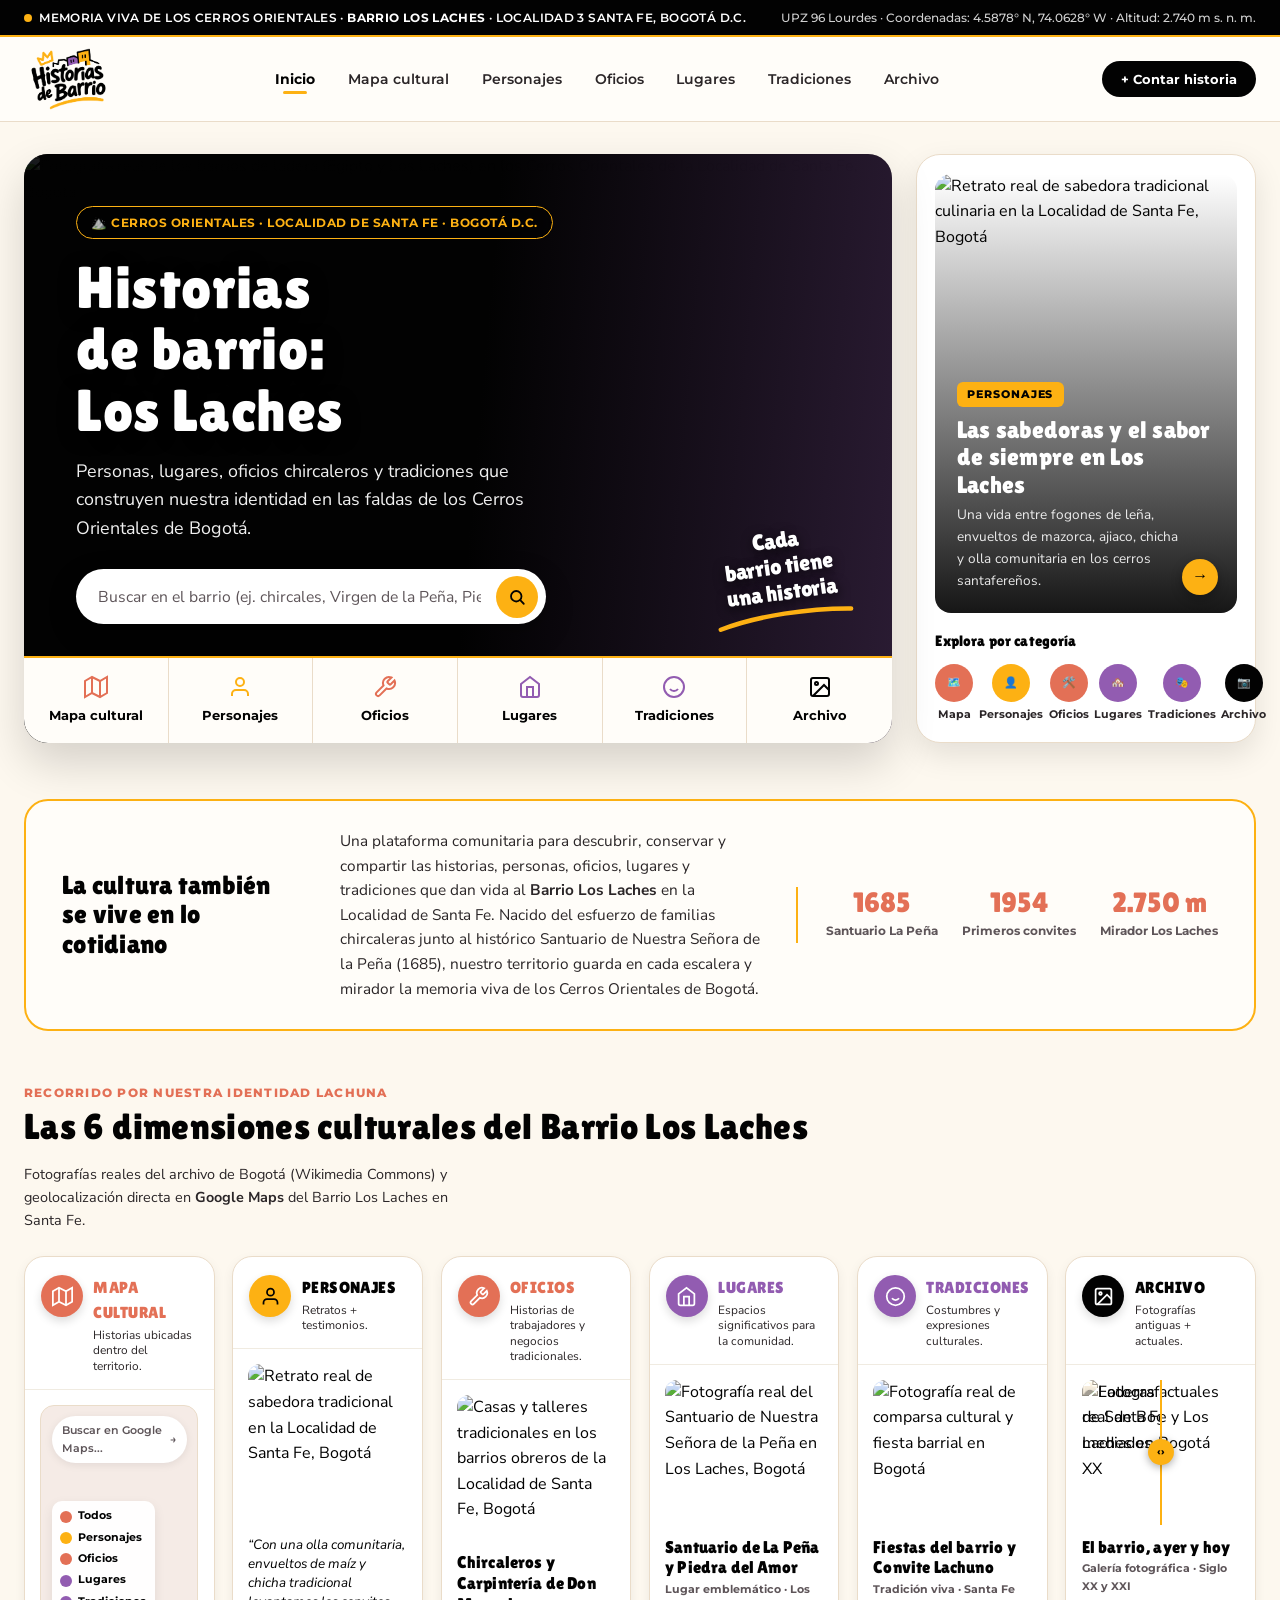
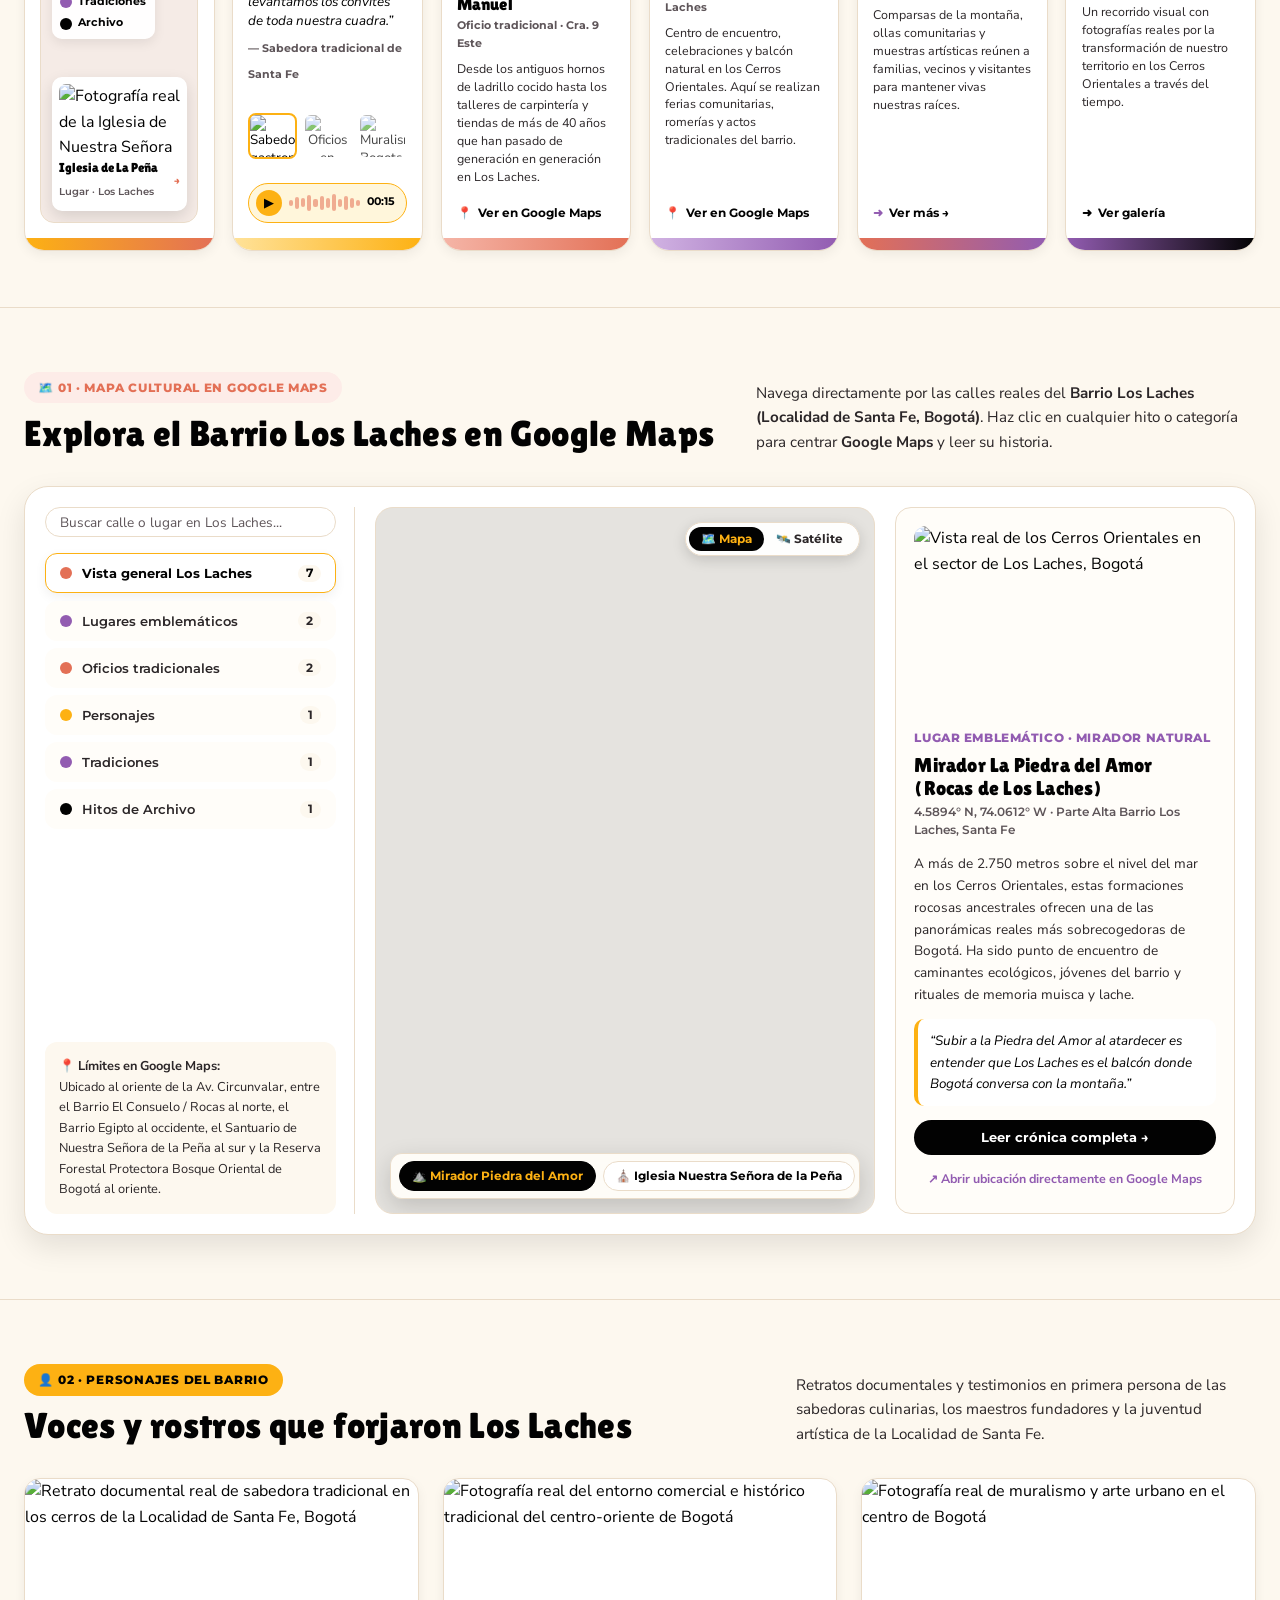
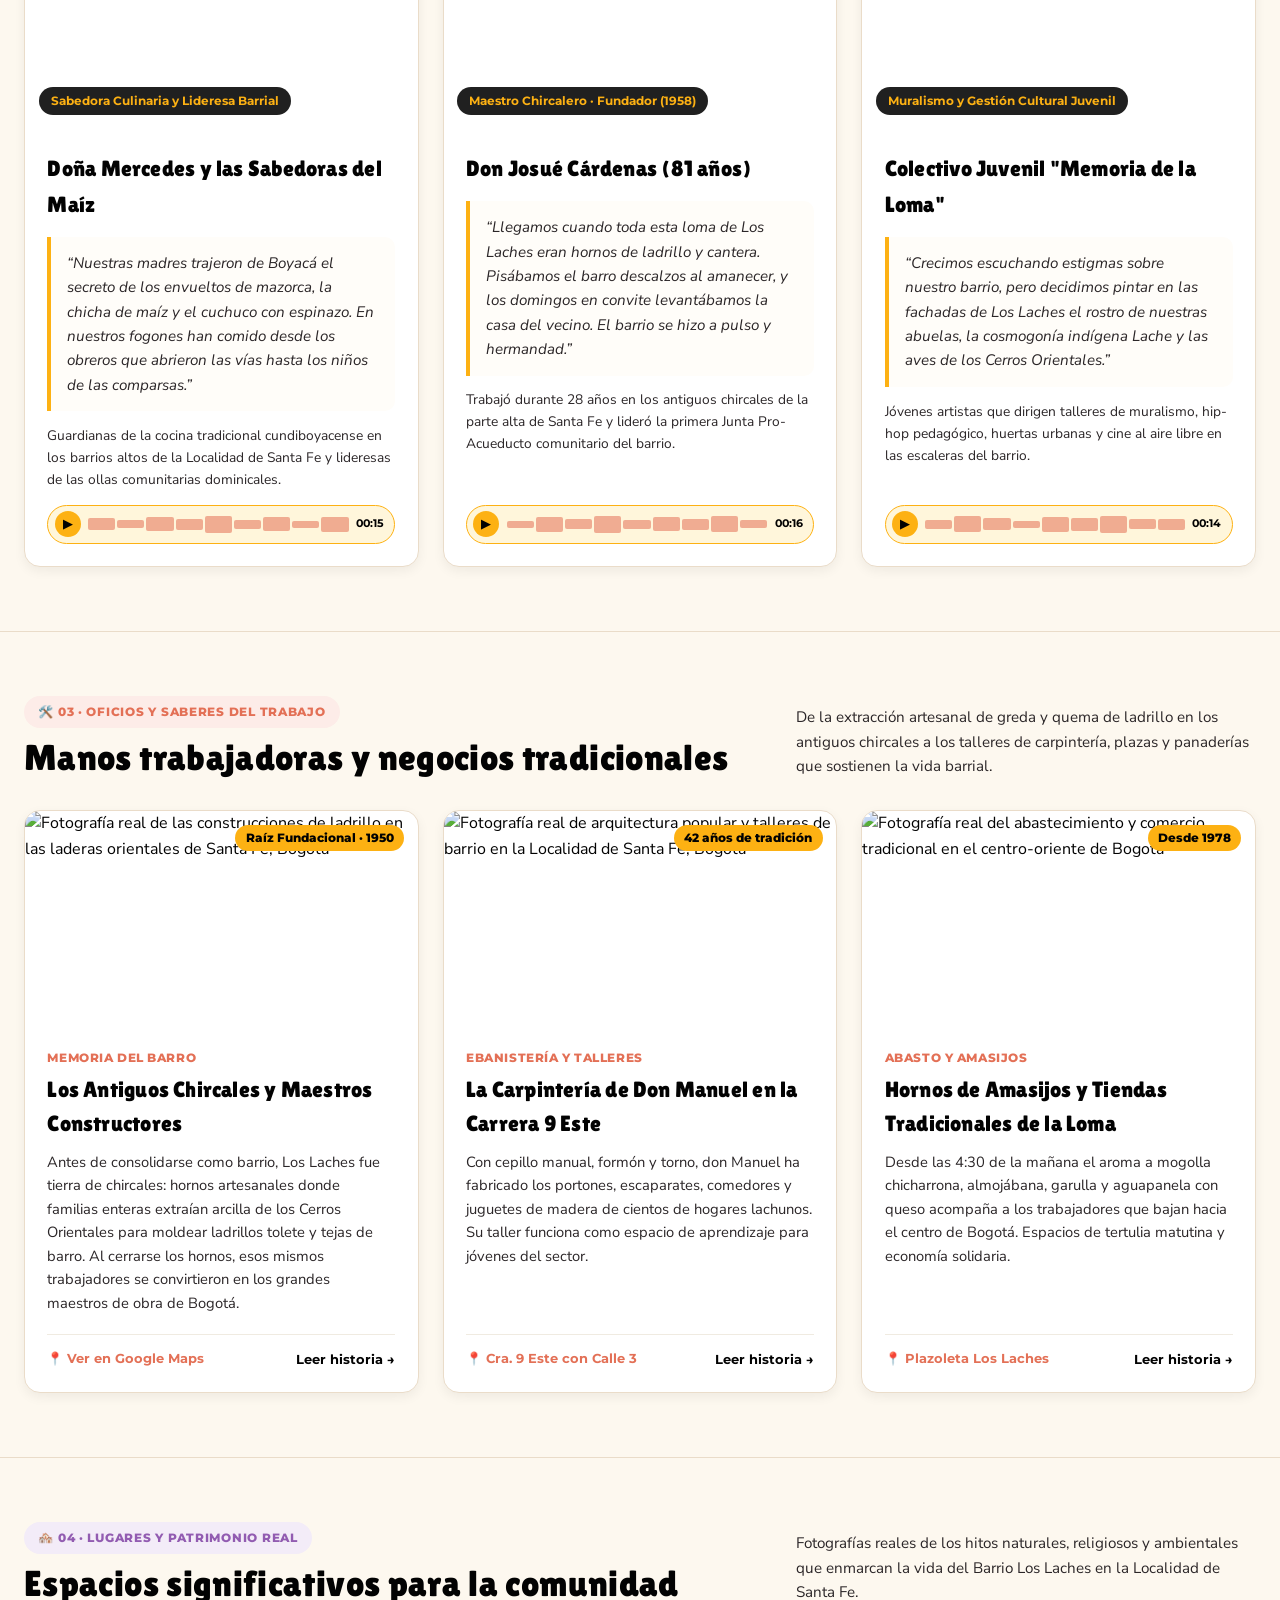
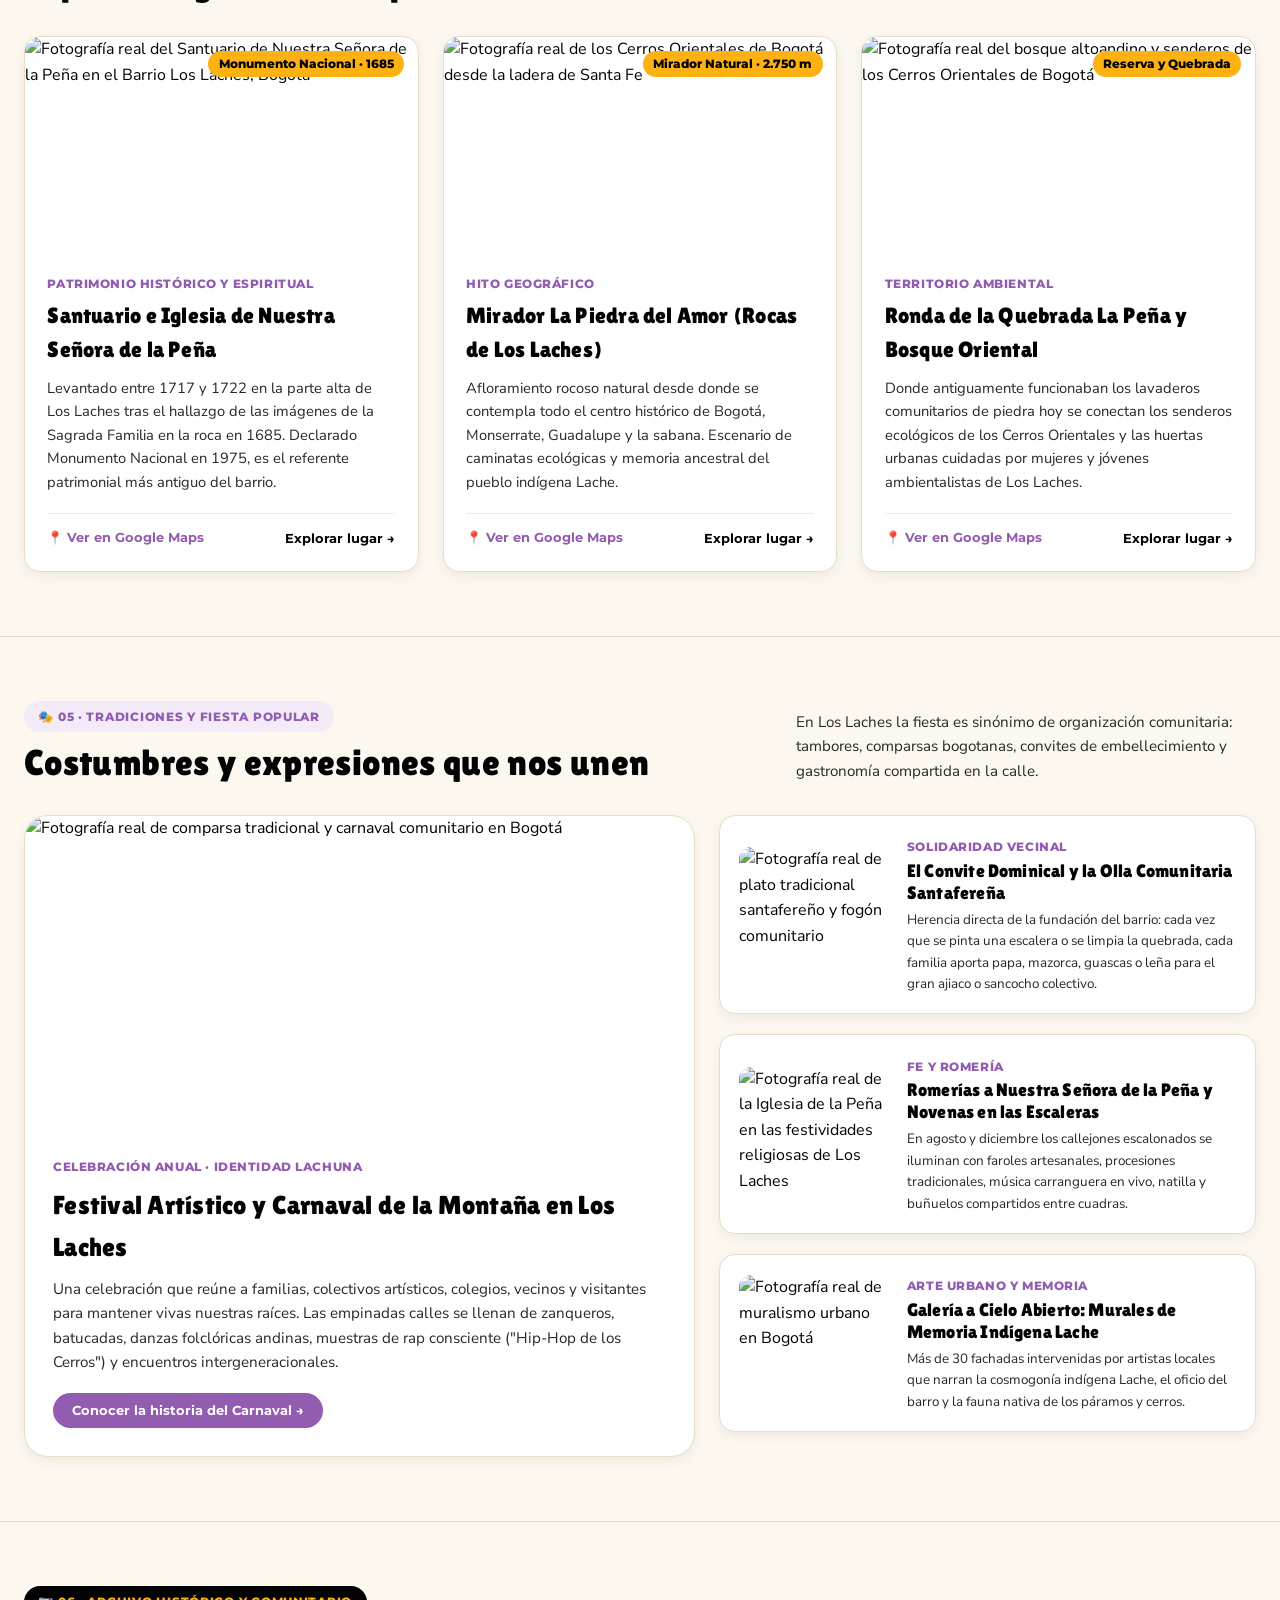
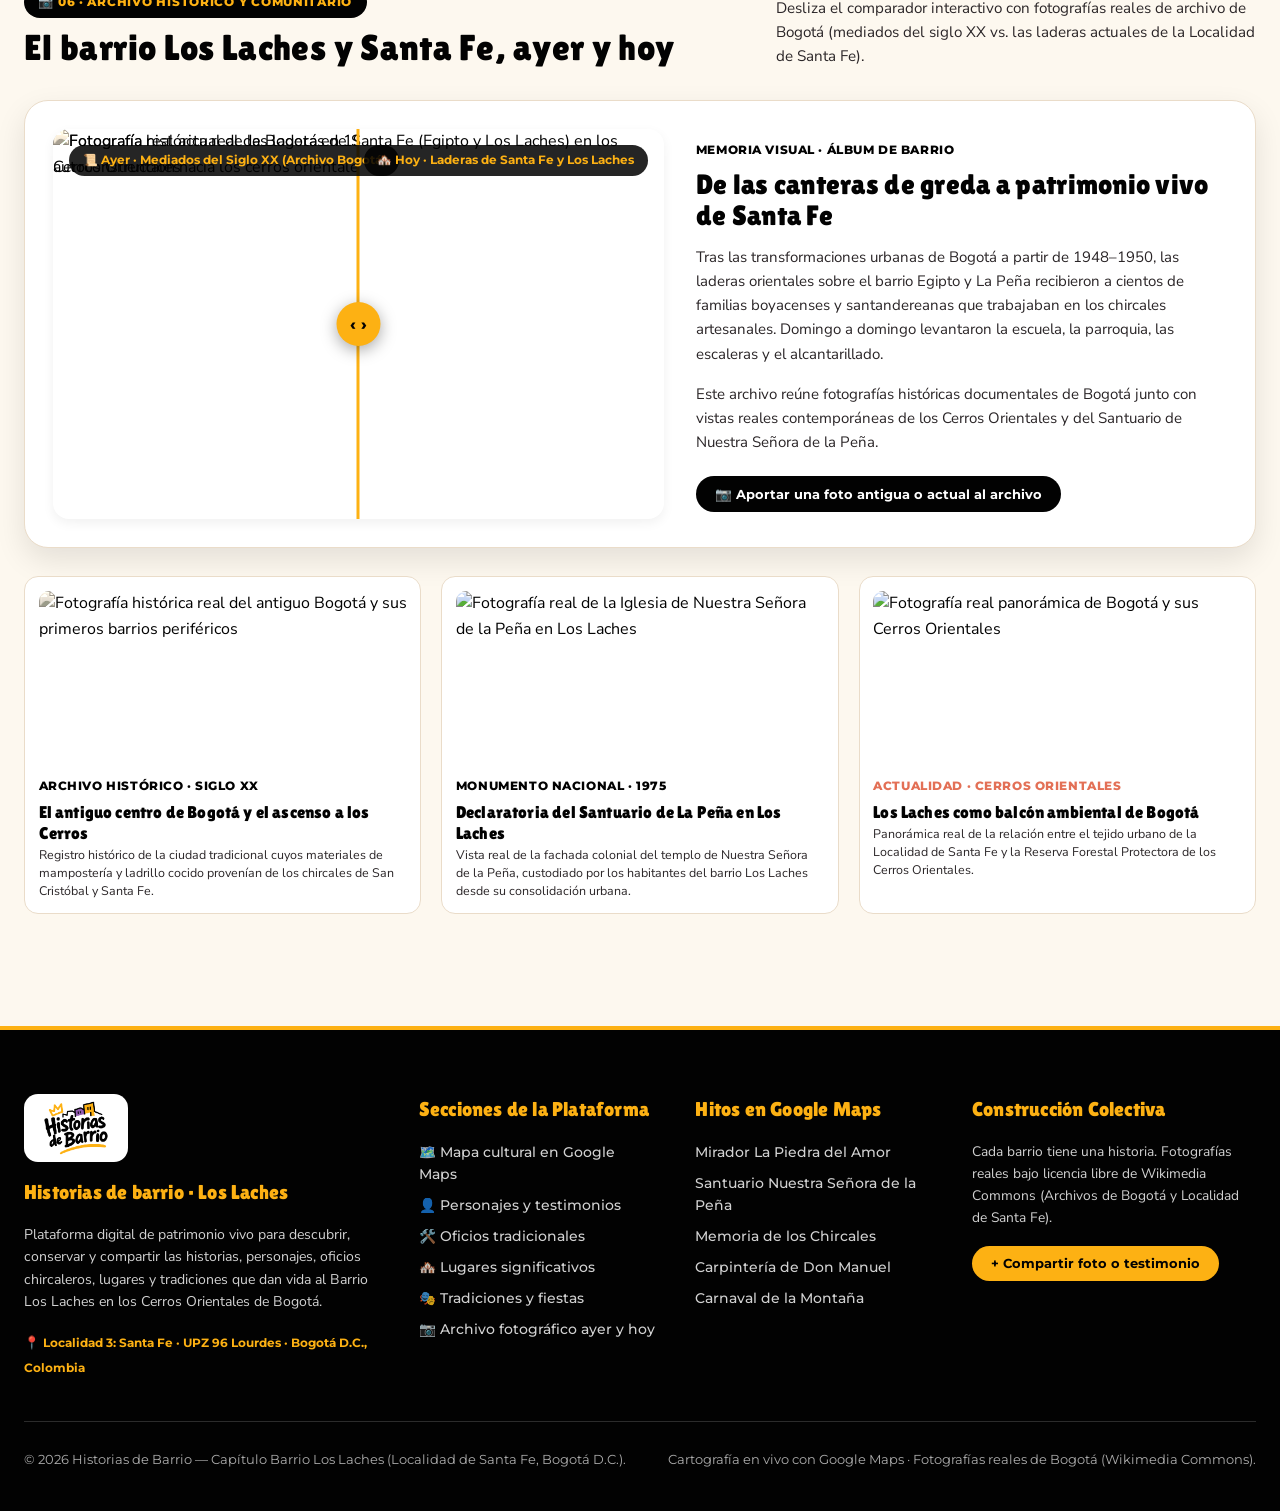
==== commit e9dfa929: "ajuste" ====
--- a/index.html
+++ b/index.html
@@ -6,11 +6,12 @@
   <title>Historias de Barrio · Los Laches (Localidad de Santa Fe, Bogotá)</title>
   <meta name="description" content="Plataforma de memoria viva, mapa cultural en Google Maps, personajes, oficios, lugares, tradiciones y archivo fotográfico real del Barrio Los Laches en la Localidad de Santa Fe, Bogotá." />
 
-  <!-- Tipografías Editoriales: Fraunces (Serif) y Plus Jakarta Sans -->
+  <!-- Tipografías del Proyecto: Lilita One (Títulos), Nunito Sans (Cuerpo) y Montserrat (Auxiliar) -->
   <link rel="preconnect" href="https://fonts.googleapis.com" />
   <link rel="preconnect" href="https://fonts.gstatic.com" crossorigin />
-  <link href="https://fonts.googleapis.com/css2?family=Fraunces:ital,opsz,wght@0,9..144,600;0,9..144,700;1,9..144,400;1,9..144,600&family=Plus+Jakarta+Sans:wght@400;500;600;700;800&display=swap" rel="stylesheet" />
-
+  <link href="https://fonts.googleapis.com/css2?family=Lilita+One&family=Montserrat:ital,wght@0,500;0,600;0,700;0,800;1,500&family=Nunito+Sans:ital,opsz,wght@0,6..12,400;0,6..12,500;0,6..12,600;0,6..12,700;1,6..12,400;1,6..12,600&display=swap" rel="stylesheet" />
+
+  <link rel="icon" type="image/png" href="Logo%20proyecto_Mesa.png" />
   <link rel="stylesheet" href="styles.css" />
 </head>
 <body>
@@ -36,25 +37,11 @@
   <header class="site-header" id="inicio">
     <div class="container navbar">
       <a href="#inicio" class="brand-logo" aria-label="Historias de barrio - Los Laches">
-        <svg class="brand-illustration" viewBox="0 0 84 64" fill="none" xmlns="http://www.w3.org/2000/svg">
-          <path d="M4 56C18 48 34 45 80 56H4Z" fill="#2D6A4F" />
-          <path d="M52 14L58 6L64 14V38H52V14Z" fill="#E8D8C0" stroke="#143634" stroke-width="1.6"/>
-          <path d="M50 14L58 4L66 14H50Z" fill="#C25934" />
-          <rect x="56" y="18" width="4" height="6" rx="2" fill="#143634" />
-          <rect x="20" y="30" width="18" height="16" fill="#FBF5E9" stroke="#143634" stroke-width="1.6"/>
-          <path d="M17 30L29 20L41 30H17Z" fill="#C25934" />
-          <rect x="26" y="36" width="5" height="10" fill="#C58625" />
-          <rect x="36" y="25" width="18" height="21" fill="#F7E8C8" stroke="#143634" stroke-width="1.6"/>
-          <path d="M34 25L45 16L56 25H34Z" fill="#B84A27" />
-          <rect x="42" y="31" width="5" height="6" fill="#143634" />
-          <circle cx="14" cy="36" r="8" fill="#2D6A4F" />
-          <circle cx="71" cy="32" r="9" fill="#1E4D3B" />
-          <circle cx="65" cy="38" r="6" fill="#3B7A57" />
-        </svg>
-        <div class="brand-text">
-          <span class="brand-title">Historias de barrio</span>
-          <span class="brand-subtitle">Barrio Los Laches · Santa Fe</span>
-        </div>
+        <img
+          src="Logo proyecto_Mesa.png"
+          alt="Logo Historias de Barrio"
+          class="brand-logo-img"
+        />
       </a>
 
       <nav aria-label="Navegación principal">
@@ -122,11 +109,11 @@
               </div>
             </div>
 
-            <!-- Sello manuscrito con trazo amarillo -->
+            <!-- Sello manuscrito con trazo amarillo #FDB113 -->
             <div class="hero-handwritten-badge">
               Cada<br />barrio tiene<br />una historia
               <svg viewBox="0 0 140 16" fill="none" xmlns="http://www.w3.org/2000/svg">
-                <path d="M4 12C42 3 96 3 136 9" stroke="#FACC15" stroke-width="4.5" stroke-linecap="round" />
+                <path d="M4 12C42 3 96 3 136 9" stroke="#FDB113" stroke-width="4.5" stroke-linecap="round" />
               </svg>
             </div>
 
@@ -669,7 +656,7 @@
             <p id="map-detail-desc" style="font-size:0.85rem; color:var(--text-secondary);">
               A más de 2.750 metros sobre el nivel del mar en los Cerros Orientales, estas formaciones rocosas ancestrales ofrecen una de las panorámicas reales más sobrecogedoras de Bogotá. Ha sido punto de encuentro de caminantes ecológicos, jóvenes del barrio y rituales de memoria muisca y lache.
             </p>
-            <blockquote id="map-detail-quote" style="font-family:var(--font-serif); font-style:italic; font-size:0.81rem; background:#fff; padding:0.7rem; border-radius:10px; border-left:3px solid var(--cat-mapa);">
+            <blockquote id="map-detail-quote" style="font-family:var(--font-body); font-style:italic; font-size:0.84rem; background:#fff; padding:0.7rem; border-radius:10px; border-left:4px solid var(--brand-yellow);">
               “Subir a la Piedra del Amor al atardecer es entender que Los Laches es el balcón donde Bogotá conversa con la montaña.”
             </blockquote>
             <div style="display:flex; flex-direction:column; gap:0.5rem; margin-top:auto;">
@@ -1182,7 +1169,7 @@
       <p id="modal-story-body" style="font-size:0.98rem; color:var(--text-primary); margin-bottom:1.15rem;"></p>
       <blockquote
         id="modal-story-quote"
-        style="font-family:var(--font-serif); font-style:italic; background:#fff; padding:1rem 1.2rem; border-left:4px solid var(--cat-personajes); border-radius:0 12px 12px 0;"
+        style="font-family:var(--font-body); font-style:italic; background:#fff; padding:1rem 1.2rem; border-left:4px solid var(--brand-yellow); border-radius:0 12px 12px 0;"
       ></blockquote>
     </div>
   </div>
@@ -1237,11 +1224,16 @@
     <div class="container">
       <div class="footer-grid">
         <div class="footer-col">
+          <img
+            src="Logo proyecto_Mesa.png"
+            alt="Logo Historias de Barrio"
+            class="footer-logo-img"
+          />
           <h4>Historias de barrio · Los Laches</h4>
-          <p style="font-size:0.88rem; color:rgba(245,240,230,0.8); margin-bottom:1rem;">
+          <p style="font-size:0.88rem; color:rgba(255,255,255,0.82); margin-bottom:1rem;">
             Plataforma digital de patrimonio vivo para descubrir, conservar y compartir las historias, personajes, oficios chircaleros, lugares y tradiciones que dan vida al Barrio Los Laches en los Cerros Orientales de Bogotá.
           </p>
-          <span style="font-size:0.78rem; color:#fef3c7; font-weight:600;">
+          <span style="font-size:0.78rem; color:#FDB113; font-family:var(--font-aux); font-weight:700;">
             📍 Localidad 3: Santa Fe · UPZ 96 Lourdes · Bogotá D.C., Colombia
           </span>
         </div>
@@ -1271,10 +1263,10 @@
 
         <div class="footer-col">
           <h4>Construcción Colectiva</h4>
-          <p style="font-size:0.86rem; color:rgba(245,240,230,0.8); margin-bottom:1rem;">
+          <p style="font-size:0.86rem; color:rgba(255,255,255,0.82); margin-bottom:1rem;">
             Cada barrio tiene una historia. Fotografías reales bajo licencia libre de Wikimedia Commons (Archivos de Bogotá y Localidad de Santa Fe).
           </p>
-          <button type="button" class="btn-contribute open-contribute-modal" style="background:var(--cat-personajes); color:#fff;">
+          <button type="button" class="btn-contribute open-contribute-modal" style="background:var(--brand-yellow); color:var(--brand-black);">
             + Compartir foto o testimonio
           </button>
         </div>
--- a/styles.css
+++ b/styles.css
@@ -4,46 +4,60 @@
    ========================================================================== */
 
 :root {
-  /* Paleta Principal (Inspirada en el mockup editorial cálido) */
-  --bg-cream: #f5f0e6;
-  --bg-cream-light: #fbf9f5;
+  /* Paleta Oficial del Proyecto */
+  --brand-yellow: #FDB113;
+  --brand-coral: #E37056;
+  --brand-purple: #925CB1;
+  --brand-black: #020202;
+
+  /* Fondos cálidos y neutros que resaltan la paleta oficial */
+  --bg-cream: #fdf8ef;
+  --bg-cream-light: #fffdf9;
   --bg-card: #ffffff;
-  --bg-subtle: #ede6d8;
-
-  --text-primary: #143634;
-  --text-secondary: #4a5d5b;
-  --text-muted: #768785;
-  --border-warm: #e2d9c8;
-
-  /* Colores por Categoría (Exactos al diseño de referencia) */
-  --cat-mapa: #2d6a4f;
-  --cat-mapa-light: #e6f2ec;
-
-  --cat-personajes: #c58625;
-  --cat-personajes-light: #fbf1df;
-
-  --cat-oficios: #c25934;
-  --cat-oficios-light: #faeae4;
-
-  --cat-lugares: #2c73a3;
-  --cat-lugares-light: #e4f0f8;
-
-  --cat-tradiciones: #713e82;
-  --cat-tradiciones-light: #f2eaf5;
-
-  --cat-archivo: #2c4e63;
-  --cat-archivo-light: #e6eef2;
-
-  --accent-yellow: #eab308;
-
-  /* Tipografía */
-  --font-serif: 'Fraunces', 'Playfair Display', Georgia, serif;
-  --font-sans: 'Plus Jakarta Sans', -apple-system, BlinkMacSystemFont, sans-serif;
+  --bg-subtle: #f6ecdb;
+
+  --text-primary: #020202;
+  --text-secondary: #2b2628;
+  --text-muted: #5e5559;
+  --border-warm: #eadcc9;
+
+  /* Colores por Categoría basados en la paleta #FDB113, #E37056, #925CB1, #020202 */
+  --cat-mapa: #E37056;
+  --cat-mapa-light: #fdece8;
+
+  --cat-personajes: #FDB113;
+  --cat-personajes-light: #fff6db;
+
+  --cat-oficios: #E37056;
+  --cat-oficios-light: #fdece8;
+
+  --cat-lugares: #925CB1;
+  --cat-lugares-light: #f3ecf8;
+
+  --cat-tradiciones: #925CB1;
+  --cat-tradiciones-light: #f3ecf8;
+
+  --cat-archivo: #020202;
+  --cat-archivo-light: #ebebeb;
+
+  --accent-yellow: #FDB113;
+
+  /* Tipografías Oficiales:
+     - Títulos: Lilita One
+     - Cuerpo: Nunito Sans
+     - Auxiliar: Montserrat */
+  --font-title: 'Lilita One', cursive, sans-serif;
+  --font-body: 'Nunito Sans', -apple-system, BlinkMacSystemFont, sans-serif;
+  --font-aux: 'Montserrat', sans-serif;
+
+  /* Alias de compatibilidad */
+  --font-serif: var(--font-title);
+  --font-sans: var(--font-body);
 
   /* Sombras y Bordes */
-  --shadow-sm: 0 4px 12px rgba(20, 54, 52, 0.06);
-  --shadow-md: 0 12px 30px rgba(20, 54, 52, 0.09);
-  --shadow-lg: 0 20px 45px rgba(20, 54, 52, 0.14);
+  --shadow-sm: 0 4px 12px rgba(2, 2, 2, 0.06);
+  --shadow-md: 0 12px 30px rgba(2, 2, 2, 0.1);
+  --shadow-lg: 0 20px 45px rgba(2, 2, 2, 0.16);
   --radius-sm: 10px;
   --radius-md: 16px;
   --radius-lg: 24px;
@@ -64,7 +78,7 @@
 }
 
 body {
-  font-family: var(--font-sans);
+  font-family: var(--font-body);
   background-color: var(--bg-cream);
   color: var(--text-primary);
   line-height: 1.6;
@@ -72,6 +86,15 @@
   -webkit-font-smoothing: antialiased;
 }
 
+h1,
+h2,
+h3,
+h4 {
+  font-family: var(--font-title);
+  font-weight: 400;
+  letter-spacing: 0.01em;
+}
+
 img {
   max-width: 100%;
   display: block;
@@ -100,10 +123,12 @@
    BARRA SUPERIOR INSTITUCIONAL / CONTEXTO TERRITORIAL
    ========================================================================== */
 .top-territory-bar {
-  background-color: var(--text-primary);
-  color: #f5f0e6;
-  font-size: 0.82rem;
-  padding: 0.45rem 0;
+  background-color: var(--brand-black);
+  color: #ffffff;
+  font-family: var(--font-aux);
+  font-size: 0.78rem;
+  padding: 0.48rem 0;
+  border-bottom: 2px solid var(--brand-yellow);
 }
 
 .top-territory-inner {
@@ -118,21 +143,23 @@
   display: inline-flex;
   align-items: center;
   gap: 0.45rem;
+  font-weight: 600;
+  letter-spacing: 0.03em;
+}
+
+.territory-badge .dot {
+  width: 8px;
+  height: 8px;
+  border-radius: 50%;
+  background-color: var(--brand-yellow);
+  display: inline-block;
+}
+
+.territory-coords {
+  color: rgba(255, 255, 255, 0.82);
+  font-family: var(--font-aux);
+  font-size: 0.75rem;
   font-weight: 500;
-  letter-spacing: 0.02em;
-}
-
-.territory-badge .dot {
-  width: 7px;
-  height: 7px;
-  border-radius: 50%;
-  background-color: var(--accent-yellow);
-  display: inline-block;
-}
-
-.territory-coords {
-  color: rgba(245, 240, 230, 0.78);
-  font-size: 0.78rem;
 }
 
 /* ==========================================================================
@@ -142,7 +169,7 @@
   position: sticky;
   top: 0;
   z-index: 100;
-  background: rgba(251, 249, 245, 0.94);
+  background: rgba(255, 253, 249, 0.96);
   backdrop-filter: blur(12px);
   border-bottom: 1px solid var(--border-warm);
   transition: box-shadow 0.25s ease;
@@ -156,7 +183,7 @@
   display: flex;
   align-items: center;
   justify-content: space-between;
-  height: 78px;
+  height: 84px;
   gap: 1.5rem;
 }
 
@@ -167,33 +194,41 @@
   flex-shrink: 0;
 }
 
-.brand-illustration {
-  width: 54px;
-  height: 44px;
+.brand-logo-img {
+  height: 62px;
+  width: auto;
+  object-fit: contain;
   flex-shrink: 0;
+  transition: transform 0.2s ease;
+}
+
+.brand-logo:hover .brand-logo-img {
+  transform: scale(1.04);
 }
 
 .brand-text {
   display: flex;
   flex-direction: column;
-  line-height: 1.05;
+  line-height: 1.1;
+  border-left: 2px solid var(--brand-yellow);
+  padding-left: 0.65rem;
 }
 
 .brand-title {
-  font-family: var(--font-serif);
-  font-weight: 700;
-  font-size: 1.35rem;
-  color: var(--text-primary);
-  letter-spacing: -0.02em;
+  font-family: var(--font-title);
+  font-weight: 400;
+  font-size: 1.4rem;
+  color: var(--brand-black);
+  letter-spacing: 0.01em;
 }
 
 .brand-subtitle {
+  font-family: var(--font-aux);
   font-size: 0.72rem;
   font-weight: 700;
   text-transform: uppercase;
   letter-spacing: 0.08em;
-  color: var(--cat-oficios);
-  margin-top: 2px;
+  color: var(--brand-coral);
 }
 
 .nav-links {
@@ -205,8 +240,9 @@
 
 .nav-links a {
   padding: 0.5rem 0.85rem;
-  font-size: 0.92rem;
-  font-weight: 500;
+  font-family: var(--font-aux);
+  font-size: 0.88rem;
+  font-weight: 600;
   color: var(--text-secondary);
   border-radius: 999px;
   position: relative;
@@ -215,8 +251,8 @@
 
 .nav-links a:hover,
 .nav-links a.active {
-  color: var(--text-primary);
-  font-weight: 600;
+  color: var(--brand-black);
+  font-weight: 700;
 }
 
 .nav-links a.active::after {
@@ -225,9 +261,9 @@
   bottom: 2px;
   left: 50%;
   transform: translateX(-50%);
-  width: 22px;
-  height: 2.5px;
-  background-color: var(--text-primary);
+  width: 24px;
+  height: 3px;
+  background-color: var(--brand-yellow);
   border-radius: 2px;
 }
 
@@ -244,23 +280,24 @@
   display: inline-flex;
   align-items: center;
   justify-content: center;
-  color: var(--text-primary);
+  color: var(--brand-black);
   background: var(--bg-cream);
   border: 1px solid var(--border-warm);
   transition: all 0.2s ease;
 }
 
 .icon-btn:hover {
-  background: var(--text-primary);
-  color: #fff;
+  background: var(--brand-black);
+  color: var(--brand-yellow);
 }
 
 .btn-contribute {
-  background-color: var(--text-primary);
-  color: #fff;
-  font-size: 0.86rem;
-  font-weight: 600;
-  padding: 0.6rem 1.15rem;
+  background-color: var(--brand-black);
+  color: #ffffff;
+  font-family: var(--font-aux);
+  font-size: 0.84rem;
+  font-weight: 700;
+  padding: 0.62rem 1.2rem;
   border-radius: 999px;
   display: inline-flex;
   align-items: center;
@@ -269,7 +306,8 @@
 }
 
 .btn-contribute:hover {
-  background-color: var(--cat-mapa);
+  background-color: var(--brand-coral);
+  color: #ffffff;
   transform: translateY(-1px);
 }
 
@@ -295,7 +333,7 @@
   position: relative;
   border-radius: var(--radius-lg);
   overflow: hidden;
-  background-color: #1a2e2b;
+  background-color: var(--brand-black);
   box-shadow: var(--shadow-lg);
   display: flex;
   flex-direction: column;
@@ -323,9 +361,9 @@
   inset: 0;
   background: linear-gradient(
     95deg,
-    rgba(13, 35, 33, 0.88) 0%,
-    rgba(13, 35, 33, 0.62) 52%,
-    rgba(13, 35, 33, 0.25) 100%
+    rgba(2, 2, 2, 0.88) 0%,
+    rgba(2, 2, 2, 0.62) 52%,
+    rgba(146, 92, 177, 0.28) 100%
   );
 }
 
@@ -341,32 +379,34 @@
   display: inline-flex;
   align-items: center;
   gap: 0.5rem;
-  background: rgba(255, 255, 255, 0.16);
+  background: rgba(2, 2, 2, 0.55);
   backdrop-filter: blur(8px);
-  border: 1px solid rgba(255, 255, 255, 0.28);
+  border: 1px solid var(--brand-yellow);
   padding: 0.35rem 0.9rem;
   border-radius: 999px;
-  font-size: 0.8rem;
-  font-weight: 600;
+  font-family: var(--font-aux);
+  font-size: 0.78rem;
+  font-weight: 700;
   letter-spacing: 0.04em;
   text-transform: uppercase;
   margin-bottom: 1.1rem;
-  color: #fef3c7;
+  color: var(--brand-yellow);
 }
 
 .hero-title {
-  font-family: var(--font-serif);
-  font-size: clamp(2.5rem, 4.5vw, 4rem);
-  font-weight: 700;
+  font-family: var(--font-title);
+  font-size: clamp(2.6rem, 4.6vw, 4.1rem);
+  font-weight: 400;
   line-height: 1.04;
   margin-bottom: 1rem;
-  letter-spacing: -0.02em;
-  text-shadow: 0 4px 20px rgba(0, 0, 0, 0.28);
+  letter-spacing: 0.01em;
+  text-shadow: 0 4px 20px rgba(2, 2, 2, 0.45);
 }
 
 .hero-lead {
+  font-family: var(--font-body);
   font-size: 1.12rem;
-  color: rgba(255, 255, 255, 0.92);
+  color: rgba(255, 255, 255, 0.94);
   margin-bottom: 1.65rem;
   max-width: 520px;
   font-weight: 400;
@@ -380,7 +420,7 @@
   border-radius: 999px;
   padding: 0.4rem 0.5rem 0.4rem 1.35rem;
   max-width: 470px;
-  box-shadow: 0 10px 28px rgba(0, 0, 0, 0.22);
+  box-shadow: 0 10px 28px rgba(2, 2, 2, 0.25);
 }
 
 .hero-search-box input {
@@ -388,9 +428,9 @@
   border: none;
   outline: none;
   font-size: 0.98rem;
-  color: var(--text-primary);
+  color: var(--brand-black);
   background: transparent;
-  font-family: inherit;
+  font-family: var(--font-body);
 }
 
 .hero-search-box input::placeholder {
@@ -401,19 +441,20 @@
   width: 42px;
   height: 42px;
   border-radius: 50%;
-  background: var(--text-primary);
+  background: var(--brand-yellow);
+  color: var(--brand-black);
+  display: flex;
+  align-items: center;
+  justify-content: center;
+  transition: background 0.2s ease, color 0.2s ease;
+}
+
+.hero-search-btn:hover {
+  background: var(--brand-coral);
   color: #ffffff;
-  display: flex;
-  align-items: center;
-  justify-content: center;
-  transition: background 0.2s ease;
-}
-
-.hero-search-btn:hover {
-  background: var(--cat-oficios);
-}
-
-/* Sello manuscrito "Cada barrio tiene una historia" */
+}
+
+/* Sello "Cada barrio tiene una historia" */
 .hero-handwritten-badge {
   position: absolute;
   right: 2.6rem;
@@ -422,11 +463,10 @@
   transform: rotate(-8deg);
   text-align: center;
   color: #ffffff;
-  font-family: var(--font-serif);
-  font-style: italic;
-  font-size: 1.35rem;
+  font-family: var(--font-title);
+  font-size: 1.4rem;
   line-height: 1.15;
-  text-shadow: 0 3px 12px rgba(0, 0, 0, 0.65);
+  text-shadow: 0 3px 12px rgba(2, 2, 2, 0.75);
   pointer-events: none;
 }
 
@@ -436,14 +476,14 @@
   margin: 4px auto 0;
 }
 
-/* Barra inferior de 6 categorías dentro del Hero (idéntica al laptop del mockup) */
+/* Barra inferior de 6 categorías dentro del Hero */
 .hero-category-dock {
   position: relative;
   z-index: 2;
-  background: #fbf9f5;
+  background: #fffdf9;
   display: grid;
   grid-template-columns: repeat(6, 1fr);
-  border-top: 1px solid var(--border-warm);
+  border-top: 2px solid var(--brand-yellow);
 }
 
 .dock-item {
@@ -454,9 +494,10 @@
   padding: 1.05rem 0.5rem;
   gap: 0.42rem;
   border-right: 1px solid var(--border-warm);
-  color: var(--text-primary);
-  font-size: 0.86rem;
-  font-weight: 600;
+  color: var(--brand-black);
+  font-family: var(--font-aux);
+  font-size: 0.82rem;
+  font-weight: 700;
   transition: all 0.2s ease;
 }
 
@@ -467,12 +508,12 @@
 .dock-item svg {
   width: 24px;
   height: 24px;
-  stroke-width: 1.8;
+  stroke-width: 2;
   transition: transform 0.2s ease;
 }
 
 .dock-item:hover {
-  background: #ffffff;
+  background: var(--cat-personajes-light);
   transform: translateY(-2px);
 }
 
@@ -480,12 +521,12 @@
   transform: scale(1.12);
 }
 
-.dock-item[data-cat="mapa"] svg { color: var(--cat-mapa); }
-.dock-item[data-cat="personajes"] svg { color: var(--cat-personajes); }
-.dock-item[data-cat="oficios"] svg { color: var(--cat-oficios); }
-.dock-item[data-cat="lugares"] svg { color: var(--cat-lugares); }
-.dock-item[data-cat="tradiciones"] svg { color: var(--cat-tradiciones); }
-.dock-item[data-cat="archivo"] svg { color: var(--cat-archivo); }
+.dock-item[data-cat="mapa"] svg { color: var(--brand-coral); }
+.dock-item[data-cat="personajes"] svg { color: var(--brand-yellow); }
+.dock-item[data-cat="oficios"] svg { color: var(--brand-coral); }
+.dock-item[data-cat="lugares"] svg { color: var(--brand-purple); }
+.dock-item[data-cat="tradiciones"] svg { color: var(--brand-purple); }
+.dock-item[data-cat="archivo"] svg { color: var(--brand-black); }
 
 /* Tarjeta lateral destacada (Inspirada en la vista móvil "Doña Mercedes y el sabor de siempre") */
 .hero-spotlight-card {
@@ -524,8 +565,8 @@
   inset: 0;
   background: linear-gradient(
     to top,
-    rgba(16, 28, 26, 0.92) 0%,
-    rgba(16, 28, 26, 0.4) 55%,
+    rgba(2, 2, 2, 0.92) 0%,
+    rgba(2, 2, 2, 0.42) 55%,
     transparent 100%
   );
   display: flex;
@@ -537,8 +578,9 @@
 
 .spotlight-tag {
   align-self: flex-start;
-  background: #f5d7a1;
-  color: #5c3904;
+  background: var(--brand-yellow);
+  color: var(--brand-black);
+  font-family: var(--font-aux);
   font-size: 0.7rem;
   font-weight: 800;
   text-transform: uppercase;
@@ -549,15 +591,17 @@
 }
 
 .spotlight-title {
-  font-family: var(--font-serif);
-  font-size: 1.42rem;
-  line-height: 1.18;
+  font-family: var(--font-title);
+  font-weight: 400;
+  font-size: 1.48rem;
+  line-height: 1.15;
   margin-bottom: 0.4rem;
 }
 
 .spotlight-desc {
-  font-size: 0.84rem;
-  color: rgba(255, 255, 255, 0.86);
+  font-family: var(--font-body);
+  font-size: 0.85rem;
+  color: rgba(255, 255, 255, 0.9);
   padding-right: 2.2rem;
 }
 
@@ -568,12 +612,12 @@
   width: 36px;
   height: 36px;
   border-radius: 50%;
-  background: #ffffff;
-  color: var(--text-primary);
+  background: var(--brand-yellow);
+  color: var(--brand-black);
   display: flex;
   align-items: center;
   justify-content: center;
-  box-shadow: 0 4px 12px rgba(0, 0, 0, 0.25);
+  box-shadow: 0 4px 12px rgba(2, 2, 2, 0.3);
   transition: transform 0.2s ease;
 }
 
@@ -582,9 +626,10 @@
 }
 
 .spotlight-mini-cats h4 {
-  font-size: 0.85rem;
-  font-weight: 700;
-  color: var(--text-primary);
+  font-family: var(--font-title);
+  font-weight: 400;
+  font-size: 0.95rem;
+  color: var(--brand-black);
   margin-bottom: 0.65rem;
 }
 
@@ -599,8 +644,9 @@
   flex-direction: column;
   align-items: center;
   gap: 0.3rem;
+  font-family: var(--font-aux);
   font-size: 0.68rem;
-  font-weight: 600;
+  font-weight: 700;
   color: var(--text-secondary);
 }
 
@@ -628,7 +674,7 @@
 
 .manifesto-inner {
   background: var(--bg-cream-light);
-  border: 1px solid var(--border-warm);
+  border: 2px solid var(--brand-yellow);
   border-radius: var(--radius-lg);
   padding: 1.75rem 2.25rem;
   display: grid;
@@ -638,13 +684,15 @@
 }
 
 .manifesto-heading {
-  font-family: var(--font-serif);
-  font-size: 1.5rem;
-  line-height: 1.2;
-  color: var(--text-primary);
+  font-family: var(--font-title);
+  font-weight: 400;
+  font-size: 1.6rem;
+  line-height: 1.15;
+  color: var(--brand-black);
 }
 
 .manifesto-text {
+  font-family: var(--font-body);
   font-size: 0.96rem;
   color: var(--text-secondary);
 }
@@ -652,7 +700,7 @@
 .manifesto-stats {
   display: flex;
   gap: 1.5rem;
-  border-left: 1px solid var(--border-warm);
+  border-left: 2px solid var(--brand-yellow);
   padding-left: 1.75rem;
 }
 
@@ -662,21 +710,22 @@
 
 .stat-num {
   display: block;
-  font-family: var(--font-serif);
-  font-size: 1.65rem;
+  font-family: var(--font-title);
+  font-size: 1.75rem;
+  font-weight: 400;
+  color: var(--brand-coral);
+  line-height: 1.1;
+}
+
+.stat-label {
+  font-family: var(--font-aux);
+  font-size: 0.72rem;
+  color: var(--text-muted);
   font-weight: 700;
-  color: var(--cat-oficios);
-  line-height: 1.1;
-}
-
-.stat-label {
-  font-size: 0.75rem;
-  color: var(--text-muted);
-  font-weight: 600;
 }
 
 /* ==========================================================================
-   LAS 6 COLUMNAS INTERACTIVAS DE RESUMEN (Réplica fiel de la parte inferior del mockup)
+   LAS 6 COLUMNAS INTERACTIVAS DE RESUMEN
    ========================================================================== */
 .pillars-showcase-section {
   padding: 2.25rem 0 3.5rem;
@@ -692,20 +741,22 @@
 }
 
 .section-eyebrow {
+  font-family: var(--font-aux);
   font-size: 0.78rem;
-  font-weight: 700;
+  font-weight: 800;
   text-transform: uppercase;
   letter-spacing: 0.1em;
-  color: var(--cat-oficios);
+  color: var(--brand-coral);
   display: block;
   margin-bottom: 0.25rem;
 }
 
 .section-main-title {
-  font-family: var(--font-serif);
-  font-size: clamp(1.75rem, 2.8vw, 2.35rem);
-  color: var(--text-primary);
-  line-height: 1.15;
+  font-family: var(--font-title);
+  font-weight: 400;
+  font-size: clamp(1.85rem, 2.8vw, 2.45rem);
+  color: var(--brand-black);
+  line-height: 1.12;
 }
 
 .pillars-six-grid {
@@ -749,7 +800,7 @@
   justify-content: center;
   color: #ffffff;
   flex-shrink: 0;
-  box-shadow: 0 4px 10px rgba(0, 0, 0, 0.12);
+  box-shadow: 0 4px 10px rgba(2, 2, 2, 0.14);
 }
 
 .pillar-icon-circle svg {
@@ -758,37 +809,39 @@
 }
 
 .pillar-title-group h3 {
-  font-size: 0.85rem;
-  font-weight: 800;
+  font-family: var(--font-title);
+  font-size: 0.98rem;
+  font-weight: 400;
   letter-spacing: 0.03em;
   text-transform: uppercase;
   margin-bottom: 0.18rem;
 }
 
 .pillar-title-group p {
-  font-size: 0.72rem;
+  font-family: var(--font-body);
+  font-size: 0.74rem;
   color: var(--text-secondary);
   line-height: 1.3;
 }
 
-/* Colores de encabezado por tarjeta */
-.pillar-mapa .pillar-icon-circle { background: var(--cat-mapa); }
-.pillar-mapa .pillar-title-group h3 { color: var(--cat-mapa); }
-
-.pillar-personajes .pillar-icon-circle { background: var(--cat-personajes); }
-.pillar-personajes .pillar-title-group h3 { color: var(--cat-personajes); }
-
-.pillar-oficios .pillar-icon-circle { background: var(--cat-oficios); }
-.pillar-oficios .pillar-title-group h3 { color: var(--cat-oficios); }
-
-.pillar-lugares .pillar-icon-circle { background: var(--cat-lugares); }
-.pillar-lugares .pillar-title-group h3 { color: var(--cat-lugares); }
-
-.pillar-tradiciones .pillar-icon-circle { background: var(--cat-tradiciones); }
-.pillar-tradiciones .pillar-title-group h3 { color: var(--cat-tradiciones); }
-
-.pillar-archivo .pillar-icon-circle { background: var(--cat-archivo); }
-.pillar-archivo .pillar-title-group h3 { color: var(--cat-archivo); }
+/* Colores de encabezado por tarjeta (#FDB113, #E37056, #925CB1, #020202) */
+.pillar-mapa .pillar-icon-circle { background: var(--brand-coral); }
+.pillar-mapa .pillar-title-group h3 { color: var(--brand-coral); }
+
+.pillar-personajes .pillar-icon-circle { background: var(--brand-yellow); color: var(--brand-black); }
+.pillar-personajes .pillar-title-group h3 { color: var(--brand-black); }
+
+.pillar-oficios .pillar-icon-circle { background: var(--brand-coral); }
+.pillar-oficios .pillar-title-group h3 { color: var(--brand-coral); }
+
+.pillar-lugares .pillar-icon-circle { background: var(--brand-purple); }
+.pillar-lugares .pillar-title-group h3 { color: var(--brand-purple); }
+
+.pillar-tradiciones .pillar-icon-circle { background: var(--brand-purple); }
+.pillar-tradiciones .pillar-title-group h3 { color: var(--brand-purple); }
+
+.pillar-archivo .pillar-icon-circle { background: var(--brand-black); }
+.pillar-archivo .pillar-title-group h3 { color: var(--brand-black); }
 
 .pillar-body {
   padding: 0.95rem;
@@ -804,14 +857,14 @@
   position: relative;
   border-radius: 14px;
   overflow: hidden;
-  background: #dce8d6;
+  background: #f5ebe6;
   height: 100%;
   min-height: 330px;
   display: flex;
   flex-direction: column;
   justify-content: space-between;
   padding: 0.65rem;
-  border: 1px solid #c9dec0;
+  border: 1px solid var(--border-warm);
 }
 
 .mini-map-svg-bg,
@@ -852,11 +905,11 @@
   gap: 0.45rem;
   overflow-x: auto;
   padding: 0.45rem;
-  background: rgba(251, 249, 245, 0.94);
+  background: rgba(255, 253, 249, 0.94);
   backdrop-filter: blur(8px);
   border-radius: 12px;
   border: 1px solid var(--border-warm);
-  box-shadow: 0 8px 24px rgba(0, 0, 0, 0.16);
+  box-shadow: 0 8px 24px rgba(2, 2, 2, 0.16);
 }
 
 .poi-chip-btn {
@@ -865,20 +918,21 @@
   gap: 0.35rem;
   padding: 0.42rem 0.75rem;
   border-radius: 999px;
-  font-size: 0.76rem;
+  font-family: var(--font-aux);
+  font-size: 0.74rem;
   font-weight: 700;
   white-space: nowrap;
   background: #ffffff;
-  color: var(--text-primary);
+  color: var(--brand-black);
   border: 1px solid var(--border-warm);
   transition: all 0.2s ease;
 }
 
 .poi-chip-btn:hover,
 .poi-chip-btn.active {
-  background: var(--text-primary);
-  color: #ffffff;
-  border-color: var(--text-primary);
+  background: var(--brand-black);
+  color: var(--brand-yellow);
+  border-color: var(--brand-black);
 }
 
 .map-type-toggle {
@@ -891,20 +945,21 @@
   border-radius: 999px;
   padding: 0.22rem;
   border: 1px solid var(--border-warm);
-  box-shadow: 0 4px 14px rgba(0, 0, 0, 0.15);
+  box-shadow: 0 4px 14px rgba(2, 2, 2, 0.15);
 }
 
 .map-type-btn {
   padding: 0.32rem 0.75rem;
   border-radius: 999px;
+  font-family: var(--font-aux);
   font-size: 0.74rem;
   font-weight: 700;
   color: var(--text-secondary);
 }
 
 .map-type-btn.active {
-  background: var(--text-primary);
-  color: #ffffff;
+  background: var(--brand-black);
+  color: var(--brand-yellow);
 }
 
 .mini-map-search {
@@ -916,9 +971,11 @@
   display: flex;
   align-items: center;
   justify-content: space-between;
+  font-family: var(--font-aux);
   font-size: 0.7rem;
+  font-weight: 600;
   color: var(--text-muted);
-  box-shadow: 0 2px 8px rgba(0, 0, 0, 0.08);
+  box-shadow: 0 2px 8px rgba(2, 2, 2, 0.08);
 }
 
 .mini-map-legend {
@@ -932,7 +989,7 @@
   display: flex;
   flex-direction: column;
   gap: 0.28rem;
-  box-shadow: 0 4px 12px rgba(0, 0, 0, 0.08);
+  box-shadow: 0 4px 12px rgba(2, 2, 2, 0.08);
   margin: 0.35rem 0;
 }
 
@@ -940,9 +997,10 @@
   display: flex;
   align-items: center;
   gap: 0.35rem;
+  font-family: var(--font-aux);
   font-size: 0.66rem;
-  font-weight: 600;
-  color: var(--text-primary);
+  font-weight: 700;
+  color: var(--brand-black);
   cursor: pointer;
 }
 
@@ -959,7 +1017,7 @@
   background: #ffffff;
   border-radius: 10px;
   padding: 0.45rem;
-  box-shadow: 0 6px 16px rgba(0, 0, 0, 0.12);
+  box-shadow: 0 6px 16px rgba(2, 2, 2, 0.12);
 }
 
 .mini-map-preview-card img {
@@ -978,12 +1036,16 @@
 
 .mini-map-preview-info strong {
   display: block;
-  font-size: 0.74rem;
-  color: var(--text-primary);
+  font-family: var(--font-title);
+  font-weight: 400;
+  font-size: 0.8rem;
+  color: var(--brand-black);
 }
 
 .mini-map-preview-info span {
+  font-family: var(--font-aux);
   font-size: 0.65rem;
+  font-weight: 600;
   color: var(--text-muted);
 }
 
@@ -1000,18 +1062,19 @@
 }
 
 .character-quote-text {
-  font-family: var(--font-serif);
+  font-family: var(--font-body);
   font-style: italic;
-  font-size: 0.82rem;
-  line-height: 1.38;
-  color: var(--text-primary);
+  font-size: 0.84rem;
+  line-height: 1.4;
+  color: var(--brand-black);
   margin-bottom: 0.3rem;
 }
 
 .character-quote-author {
-  font-size: 0.72rem;
+  font-family: var(--font-aux);
+  font-size: 0.7rem;
   color: var(--text-muted);
-  font-weight: 600;
+  font-weight: 700;
 }
 
 .character-thumbs {
@@ -1031,7 +1094,7 @@
 
 .char-thumb-btn.active,
 .char-thumb-btn:hover {
-  border-color: var(--cat-personajes);
+  border-color: var(--brand-yellow);
   opacity: 1;
 }
 
@@ -1042,8 +1105,8 @@
 }
 
 .audio-player-pill {
-  background: #f6efe2;
-  border: 1px solid #eadbc0;
+  background: var(--cat-personajes-light);
+  border: 1px solid var(--brand-yellow);
   border-radius: 999px;
   padding: 0.35rem 0.65rem 0.35rem 0.4rem;
   display: flex;
@@ -1055,8 +1118,8 @@
   width: 26px;
   height: 26px;
   border-radius: 50%;
-  background: var(--cat-personajes);
-  color: #ffffff;
+  background: var(--brand-yellow);
+  color: var(--brand-black);
   display: flex;
   align-items: center;
   justify-content: center;
@@ -1078,14 +1141,14 @@
 
 .waveform-bars span {
   flex: 1;
-  background: var(--cat-personajes);
-  opacity: 0.45;
+  background: var(--brand-coral);
+  opacity: 0.55;
   border-radius: 2px;
   transition: height 0.2s ease, opacity 0.2s ease;
 }
 
 .audio-player-pill.playing .waveform-bars span {
-  opacity: 0.95;
+  opacity: 1;
   animation: soundWave 0.7s infinite ease-in-out alternate;
 }
 
@@ -1099,29 +1162,33 @@
 }
 
 .audio-time {
+  font-family: var(--font-aux);
   font-size: 0.66rem;
   font-weight: 700;
-  color: var(--text-secondary);
+  color: var(--brand-black);
 }
 
 /* --- Contenido de tarjetas 3, 4, 5, 6 --- */
 .pillar-card-title {
-  font-family: var(--font-serif);
-  font-size: 1rem;
-  line-height: 1.22;
-  color: var(--text-primary);
+  font-family: var(--font-title);
+  font-weight: 400;
+  font-size: 1.08rem;
+  line-height: 1.2;
+  color: var(--brand-black);
   margin-bottom: 0.15rem;
 }
 
 .pillar-card-subtitle {
-  font-size: 0.72rem;
+  font-family: var(--font-aux);
+  font-size: 0.7rem;
   color: var(--text-muted);
-  font-weight: 600;
+  font-weight: 700;
   margin-bottom: 0.45rem;
 }
 
 .pillar-card-desc {
-  font-size: 0.75rem;
+  font-family: var(--font-body);
+  font-size: 0.78rem;
   color: var(--text-secondary);
   line-height: 1.44;
 }
@@ -1130,9 +1197,10 @@
   display: inline-flex;
   align-items: center;
   gap: 0.38rem;
+  font-family: var(--font-aux);
   font-size: 0.76rem;
   font-weight: 700;
-  color: var(--text-primary);
+  color: var(--brand-black);
   margin-top: auto;
   padding-top: 0.35rem;
   transition: gap 0.2s ease;
@@ -1140,6 +1208,7 @@
 
 .pillar-action-link:hover {
   gap: 0.6rem;
+  color: var(--brand-coral);
 }
 
 /* --- Comparador Antes / Hoy en la Tarjeta 6 (Archivo) --- */
@@ -1170,7 +1239,7 @@
   bottom: 0;
   left: 50%;
   width: 2px;
-  background: #ffffff;
+  background: var(--brand-yellow);
   transform: translateX(-50%);
   pointer-events: none;
 }
@@ -1183,14 +1252,15 @@
   width: 26px;
   height: 26px;
   border-radius: 50%;
-  background: #ffffff;
-  color: var(--text-primary);
+  background: var(--brand-yellow);
+  color: var(--brand-black);
+  font-family: var(--font-aux);
   font-size: 0.65rem;
   font-weight: 800;
   display: flex;
   align-items: center;
   justify-content: center;
-  box-shadow: 0 2px 8px rgba(0, 0, 0, 0.35);
+  box-shadow: 0 2px 8px rgba(2, 2, 2, 0.35);
 }
 
 .mini-compare-slider {
@@ -1202,19 +1272,19 @@
   cursor: ew-resize;
 }
 
-/* Ondas de color al pie de cada tarjeta (como en la imagen de referencia) */
+/* Franja inferior de color por tarjeta usando #FDB113, #E37056, #925CB1, #020202 */
 .pillar-wave-footer {
   height: 12px;
   width: 100%;
   margin-top: auto;
 }
 
-.pillar-mapa .pillar-wave-footer { background: linear-gradient(90deg, #b8d8c6 0%, var(--cat-mapa) 100%); }
-.pillar-personajes .pillar-wave-footer { background: linear-gradient(90deg, #f0d49c 0%, var(--cat-personajes) 100%); }
-.pillar-oficios .pillar-wave-footer { background: linear-gradient(90deg, #ecc0ae 0%, var(--cat-oficios) 100%); }
-.pillar-lugares .pillar-wave-footer { background: linear-gradient(90deg, #b6d6ec 0%, var(--cat-lugares) 100%); }
-.pillar-tradiciones .pillar-wave-footer { background: linear-gradient(90deg, #d7bCE0 0%, var(--cat-tradiciones) 100%); }
-.pillar-archivo .pillar-wave-footer { background: linear-gradient(90deg, #b8cbd6 0%, var(--cat-archivo) 100%); }
+.pillar-mapa .pillar-wave-footer { background: linear-gradient(90deg, var(--brand-yellow) 0%, var(--brand-coral) 100%); }
+.pillar-personajes .pillar-wave-footer { background: linear-gradient(90deg, #ffe299 0%, var(--brand-yellow) 100%); }
+.pillar-oficios .pillar-wave-footer { background: linear-gradient(90deg, #f5b5a7 0%, var(--brand-coral) 100%); }
+.pillar-lugares .pillar-wave-footer { background: linear-gradient(90deg, #d1b3e3 0%, var(--brand-purple) 100%); }
+.pillar-tradiciones .pillar-wave-footer { background: linear-gradient(90deg, var(--brand-coral) 0%, var(--brand-purple) 100%); }
+.pillar-archivo .pillar-wave-footer { background: linear-gradient(90deg, var(--brand-purple) 0%, var(--brand-black) 100%); }
 
 /* ==========================================================================
    SECCIÓN 1: 🗺️ MAPA CULTURAL INTERACTIVO DEL BARRIO LOS LACHES
@@ -1239,19 +1309,20 @@
   gap: 0.5rem;
   padding: 0.38rem 0.9rem;
   border-radius: 999px;
-  font-size: 0.78rem;
+  font-family: var(--font-aux);
+  font-size: 0.76rem;
   font-weight: 800;
   text-transform: uppercase;
   letter-spacing: 0.06em;
   margin-bottom: 0.65rem;
 }
 
-.badge-mapa { background: var(--cat-mapa-light); color: var(--cat-mapa); }
-.badge-personajes { background: var(--cat-personajes-light); color: var(--cat-personajes); }
-.badge-oficios { background: var(--cat-oficios-light); color: var(--cat-oficios); }
-.badge-lugares { background: var(--cat-lugares-light); color: var(--cat-lugares); }
-.badge-tradiciones { background: var(--cat-tradiciones-light); color: var(--cat-tradiciones); }
-.badge-archivo { background: var(--cat-archivo-light); color: var(--cat-archivo); }
+.badge-mapa { background: var(--cat-mapa-light); color: var(--brand-coral); }
+.badge-personajes { background: var(--brand-yellow); color: var(--brand-black); }
+.badge-oficios { background: var(--cat-oficios-light); color: var(--brand-coral); }
+.badge-lugares { background: var(--cat-lugares-light); color: var(--brand-purple); }
+.badge-tradiciones { background: var(--cat-tradiciones-light); color: var(--brand-purple); }
+.badge-archivo { background: var(--brand-black); color: var(--brand-yellow); }
 
 .map-explorer-layout {
   display: grid;
@@ -1284,7 +1355,8 @@
   justify-content: space-between;
   padding: 0.65rem 0.9rem;
   border-radius: 12px;
-  font-size: 0.88rem;
+  font-family: var(--font-aux);
+  font-size: 0.84rem;
   font-weight: 600;
   color: var(--text-secondary);
   background: var(--bg-cream-light);
@@ -1295,9 +1367,10 @@
 .map-filter-btn:hover,
 .map-filter-btn.active {
   background: #ffffff;
-  color: var(--text-primary);
-  border-color: var(--border-warm);
+  color: var(--brand-black);
+  border-color: var(--brand-yellow);
   box-shadow: var(--shadow-sm);
+  font-weight: 700;
 }
 
 .filter-left {
@@ -1313,7 +1386,9 @@
 }
 
 .filter-count {
-  font-size: 0.75rem;
+  font-family: var(--font-aux);
+  font-size: 0.72rem;
+  font-weight: 700;
   background: var(--bg-cream);
   padding: 0.1rem 0.5rem;
   border-radius: 999px;
@@ -1323,9 +1398,9 @@
   position: relative;
   border-radius: 18px;
   overflow: hidden;
-  background: #d7e6cf;
+  background: #f5ebe6;
   min-height: 470px;
-  border: 1px solid #c5d9bc;
+  border: 1px solid var(--border-warm);
 }
 
 .laches-topo-svg {
@@ -1361,7 +1436,7 @@
   align-items: center;
   justify-content: center;
   color: #ffffff;
-  box-shadow: 0 6px 14px rgba(0, 0, 0, 0.28);
+  box-shadow: 0 6px 14px rgba(2, 2, 2, 0.28);
   border: 2.5px solid #ffffff;
 }
 
@@ -1372,14 +1447,15 @@
 
 .pin-label-tag {
   margin-top: 6px;
-  background: rgba(20, 54, 52, 0.92);
-  color: #ffffff;
+  background: var(--brand-black);
+  color: var(--brand-yellow);
+  font-family: var(--font-aux);
   font-size: 0.7rem;
   font-weight: 700;
   padding: 0.2rem 0.55rem;
   border-radius: 6px;
   white-space: nowrap;
-  box-shadow: 0 2px 6px rgba(0, 0, 0, 0.2);
+  box-shadow: 0 2px 6px rgba(2, 2, 2, 0.2);
 }
 
 .map-detail-panel {
@@ -1400,9 +1476,10 @@
 }
 
 .map-detail-coords {
-  font-size: 0.74rem;
+  font-family: var(--font-aux);
+  font-size: 0.72rem;
+  font-weight: 600;
   color: var(--text-muted);
-  font-family: monospace;
 }
 
 /* ==========================================================================
@@ -1446,10 +1523,11 @@
   position: absolute;
   bottom: 0.85rem;
   left: 0.85rem;
-  background: rgba(20, 54, 52, 0.88);
+  background: rgba(2, 2, 2, 0.88);
   backdrop-filter: blur(6px);
-  color: #fef3c7;
-  font-size: 0.74rem;
+  color: var(--brand-yellow);
+  font-family: var(--font-aux);
+  font-size: 0.72rem;
   font-weight: 700;
   padding: 0.3rem 0.75rem;
   border-radius: 999px;
@@ -1464,19 +1542,20 @@
 }
 
 .character-name {
-  font-family: var(--font-serif);
-  font-size: 1.35rem;
-  color: var(--text-primary);
+  font-family: var(--font-title);
+  font-weight: 400;
+  font-size: 1.4rem;
+  color: var(--brand-black);
 }
 
 .character-testimony {
-  font-family: var(--font-serif);
+  font-family: var(--font-body);
   font-style: italic;
   font-size: 0.95rem;
   color: var(--text-secondary);
   background: var(--bg-cream-light);
   padding: 0.9rem 1rem;
-  border-left: 3px solid var(--cat-personajes);
+  border-left: 4px solid var(--brand-yellow);
   border-radius: 0 10px 10px 0;
 }
 
@@ -1526,9 +1605,10 @@
   position: absolute;
   top: 0.85rem;
   right: 0.85rem;
-  background: rgba(255, 255, 255, 0.94);
-  color: var(--text-primary);
-  font-size: 0.74rem;
+  background: var(--brand-yellow);
+  color: var(--brand-black);
+  font-family: var(--font-aux);
+  font-size: 0.72rem;
   font-weight: 800;
   padding: 0.25rem 0.65rem;
   border-radius: 999px;
@@ -1542,7 +1622,8 @@
 }
 
 .story-card-tag {
-  font-size: 0.74rem;
+  font-family: var(--font-aux);
+  font-size: 0.72rem;
   font-weight: 800;
   text-transform: uppercase;
   letter-spacing: 0.05em;
@@ -1550,14 +1631,16 @@
 }
 
 .story-card-title {
-  font-family: var(--font-serif);
-  font-size: 1.3rem;
+  font-family: var(--font-title);
+  font-weight: 400;
+  font-size: 1.35rem;
   margin-bottom: 0.55rem;
-  color: var(--text-primary);
+  color: var(--brand-black);
 }
 
 .story-card-text {
-  font-size: 0.9rem;
+  font-family: var(--font-body);
+  font-size: 0.92rem;
   color: var(--text-secondary);
   margin-bottom: 1.15rem;
   flex: 1;
@@ -1569,7 +1652,8 @@
   justify-content: space-between;
   padding-top: 0.9rem;
   border-top: 1px solid #f0ebe1;
-  font-size: 0.82rem;
+  font-family: var(--font-aux);
+  font-size: 0.8rem;
   font-weight: 700;
 }
 
@@ -1668,9 +1752,10 @@
   position: absolute;
   top: 1rem;
   z-index: 4;
-  background: rgba(20, 54, 52, 0.86);
-  color: #ffffff;
-  font-size: 0.76rem;
+  background: rgba(2, 2, 2, 0.86);
+  color: var(--brand-yellow);
+  font-family: var(--font-aux);
+  font-size: 0.74rem;
   font-weight: 700;
   padding: 0.35rem 0.85rem;
   border-radius: 999px;
@@ -1685,7 +1770,7 @@
   bottom: 0;
   left: 50%;
   width: 3px;
-  background: #ffffff;
+  background: var(--brand-yellow);
   transform: translateX(-50%);
   z-index: 3;
   pointer-events: none;
@@ -1699,13 +1784,14 @@
   width: 44px;
   height: 44px;
   border-radius: 50%;
-  background: #ffffff;
-  color: var(--text-primary);
+  background: var(--brand-yellow);
+  color: var(--brand-black);
+  font-family: var(--font-aux);
   font-weight: 800;
   display: flex;
   align-items: center;
   justify-content: center;
-  box-shadow: 0 4px 16px rgba(0, 0, 0, 0.35);
+  box-shadow: 0 4px 16px rgba(2, 2, 2, 0.35);
 }
 
 .archive-timeline-cards {
@@ -1740,7 +1826,7 @@
 .modal-backdrop {
   position: fixed;
   inset: 0;
-  background: rgba(15, 34, 32, 0.72);
+  background: rgba(2, 2, 2, 0.75);
   backdrop-filter: blur(6px);
   z-index: 200;
   display: none;
@@ -1763,7 +1849,7 @@
   padding: 2rem;
   position: relative;
   box-shadow: var(--shadow-lg);
-  border: 1px solid var(--border-warm);
+  border: 2px solid var(--brand-yellow);
 }
 
 .modal-close-btn {
@@ -1773,20 +1859,32 @@
   width: 38px;
   height: 38px;
   border-radius: 50%;
-  background: var(--bg-cream);
-  color: var(--text-primary);
-  font-size: 1.2rem;
-  font-weight: 700;
+  background: var(--brand-yellow);
+  color: var(--brand-black);
+  font-family: var(--font-aux);
+  font-size: 1.1rem;
+  font-weight: 800;
 }
 
 /* ==========================================================================
    FOOTER EDITORIAL
    ========================================================================== */
 .site-footer {
-  background: var(--text-primary);
-  color: #f5f0e6;
+  background: var(--brand-black);
+  color: #ffffff;
   padding: 4rem 0 2.5rem;
   margin-top: 3rem;
+  border-top: 4px solid var(--brand-yellow);
+}
+
+.footer-logo-img {
+  height: 68px;
+  width: auto;
+  object-fit: contain;
+  background: #ffffff;
+  padding: 0.45rem 0.85rem;
+  border-radius: 14px;
+  margin-bottom: 0.9rem;
 }
 
 .footer-grid {
@@ -1794,14 +1892,15 @@
   grid-template-columns: 1.5fr 1fr 1fr 1.2fr;
   gap: 2.5rem;
   padding-bottom: 2.5rem;
-  border-bottom: 1px solid rgba(245, 240, 230, 0.16);
+  border-bottom: 1px solid rgba(255, 255, 255, 0.16);
 }
 
 .footer-col h4 {
-  font-family: var(--font-serif);
-  font-size: 1.15rem;
+  font-family: var(--font-title);
+  font-weight: 400;
+  font-size: 1.22rem;
   margin-bottom: 1rem;
-  color: #fef3c7;
+  color: var(--brand-yellow);
 }
 
 .footer-links {
@@ -1809,12 +1908,14 @@
   display: flex;
   flex-direction: column;
   gap: 0.55rem;
-  font-size: 0.9rem;
-  color: rgba(245, 240, 230, 0.8);
+  font-family: var(--font-aux);
+  font-size: 0.86rem;
+  font-weight: 500;
+  color: rgba(255, 255, 255, 0.82);
 }
 
 .footer-links a:hover {
-  color: #ffffff;
+  color: var(--brand-yellow);
 }
 
 .footer-bottom {
@@ -1822,8 +1923,9 @@
   display: flex;
   justify-content: space-between;
   align-items: center;
-  font-size: 0.82rem;
-  color: rgba(245, 240, 230, 0.68);
+  font-family: var(--font-aux);
+  font-size: 0.8rem;
+  color: rgba(255, 255, 255, 0.68);
   flex-wrap: wrap;
   gap: 1rem;
 }
@@ -1854,7 +1956,7 @@
   .manifesto-stats {
     border-left: none;
     padding-left: 0;
-    border-top: 1px solid var(--border-warm);
+    border-top: 2px solid var(--brand-yellow);
     padding-top: 1rem;
   }
   .characters-grid,
@@ -1875,7 +1977,7 @@
   .nav-links {
     display: none;
     position: absolute;
-    top: 78px;
+    top: 84px;
     left: 0;
     right: 0;
     background: var(--bg-cream-light);
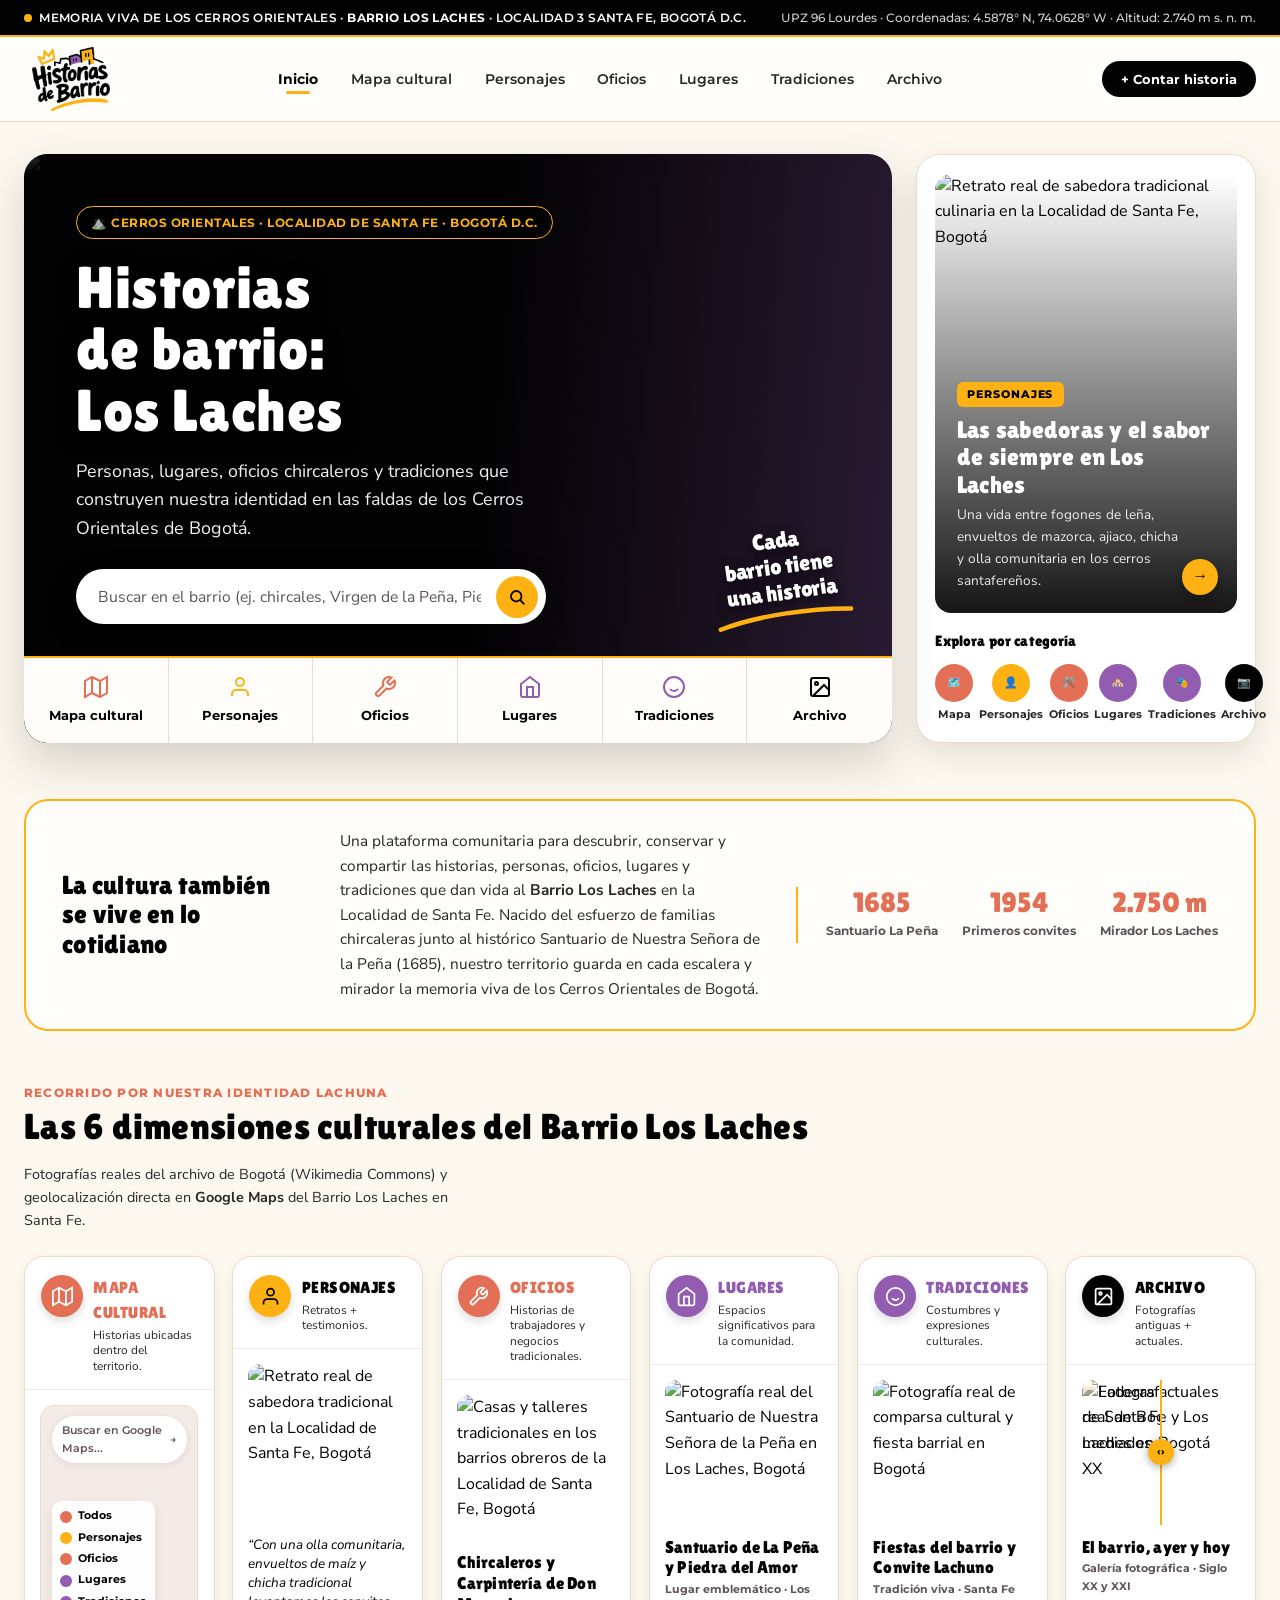
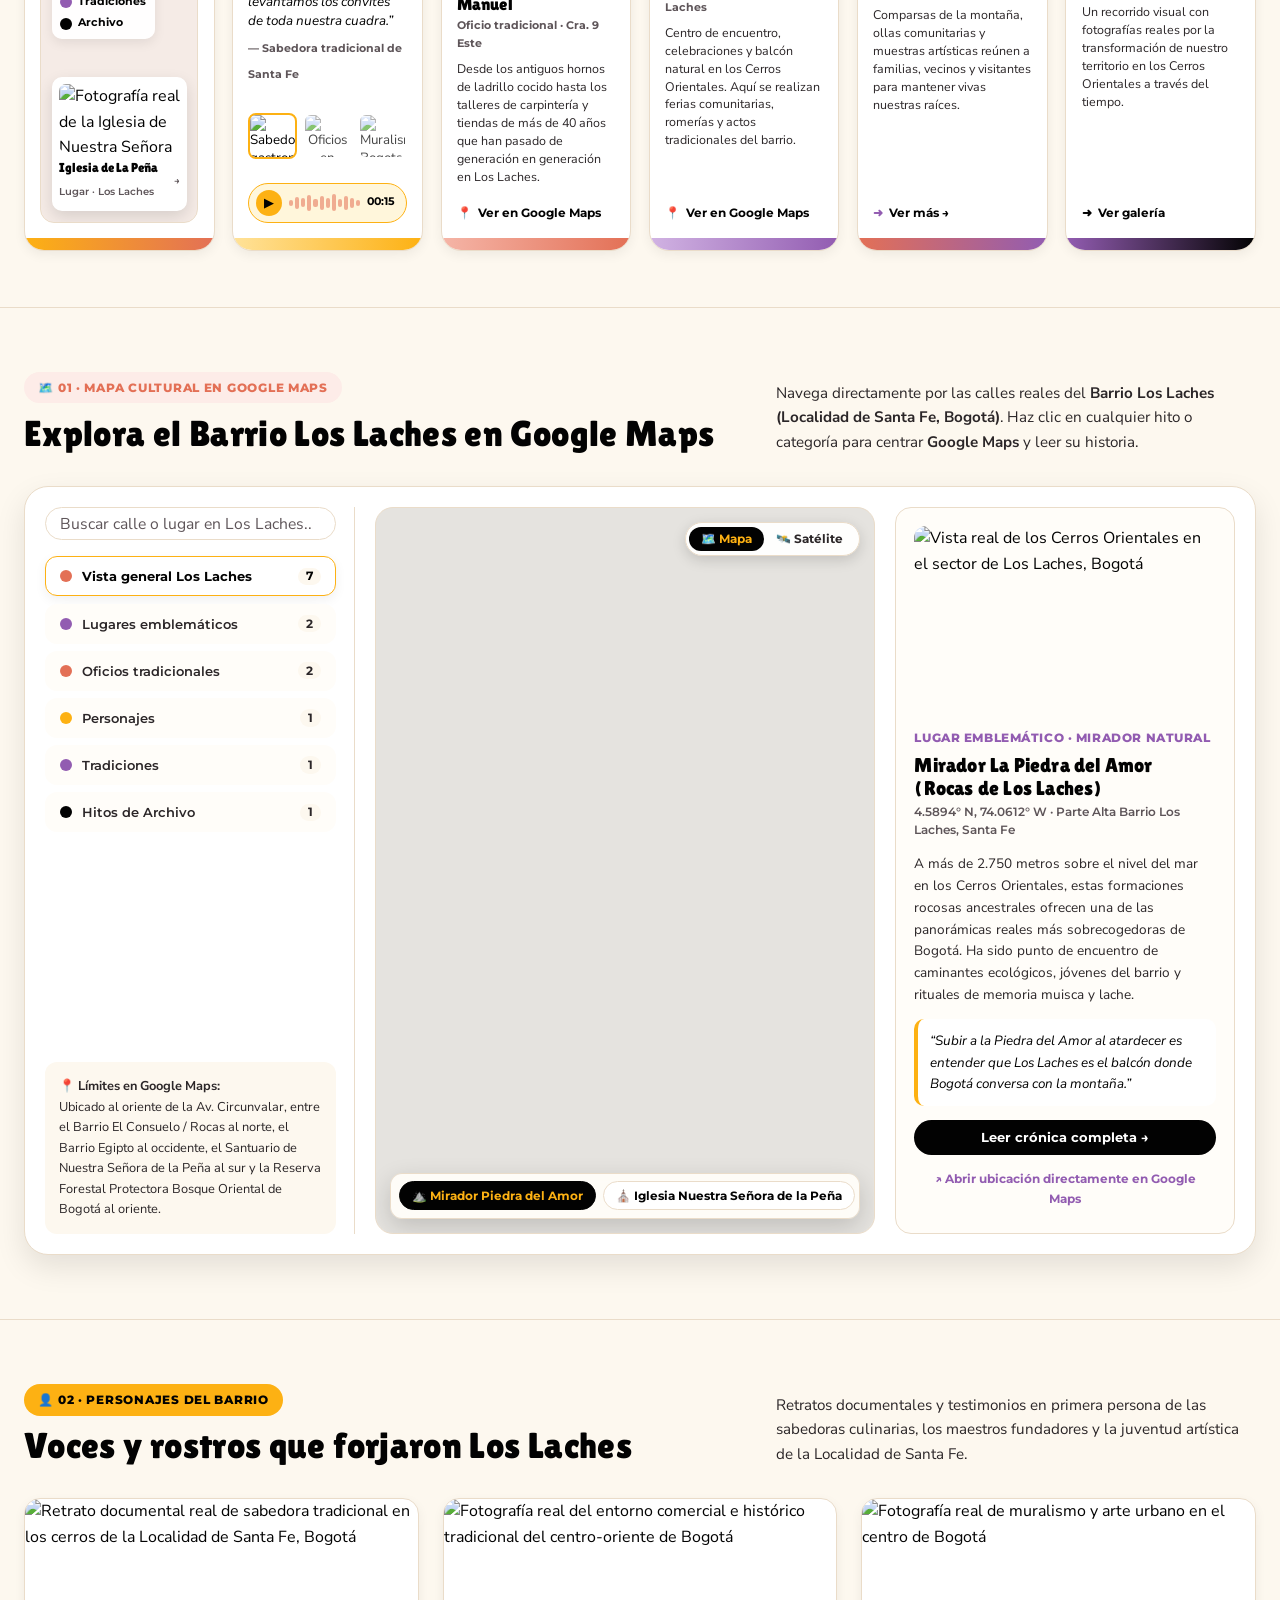
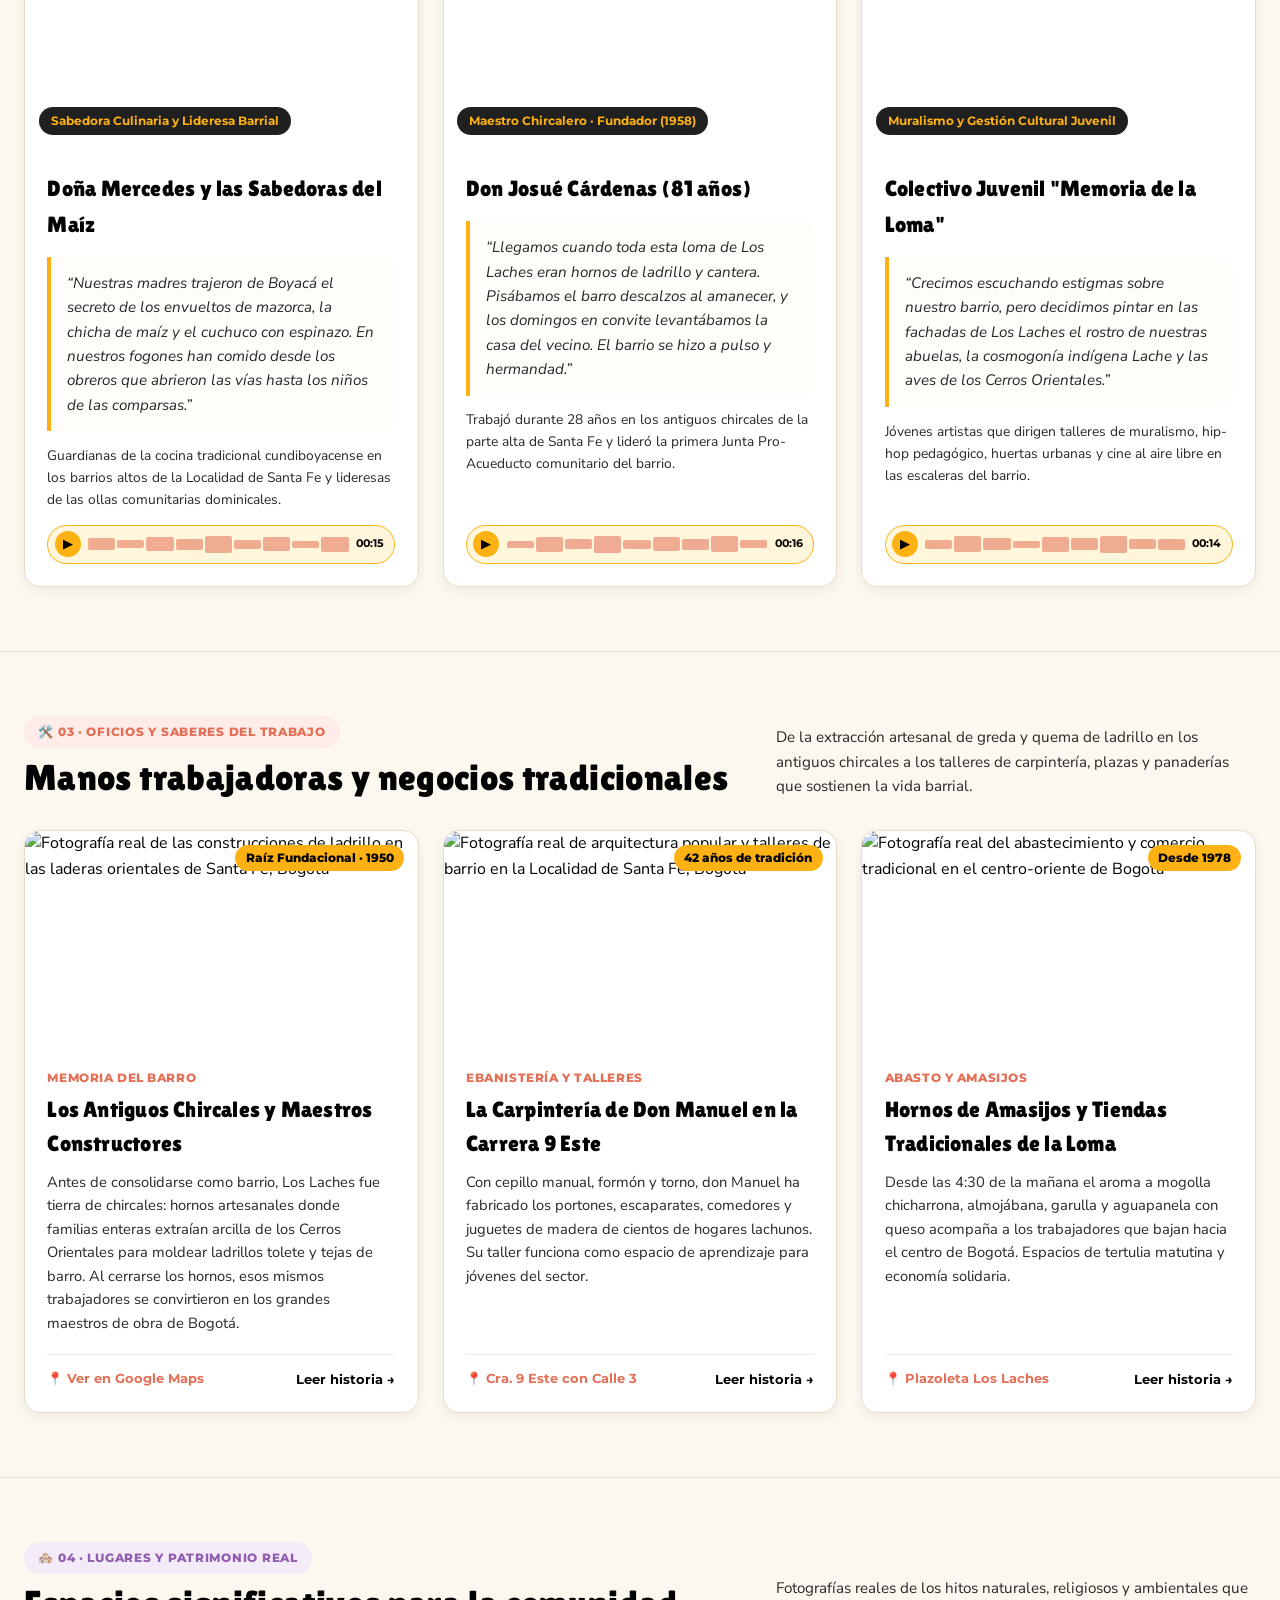
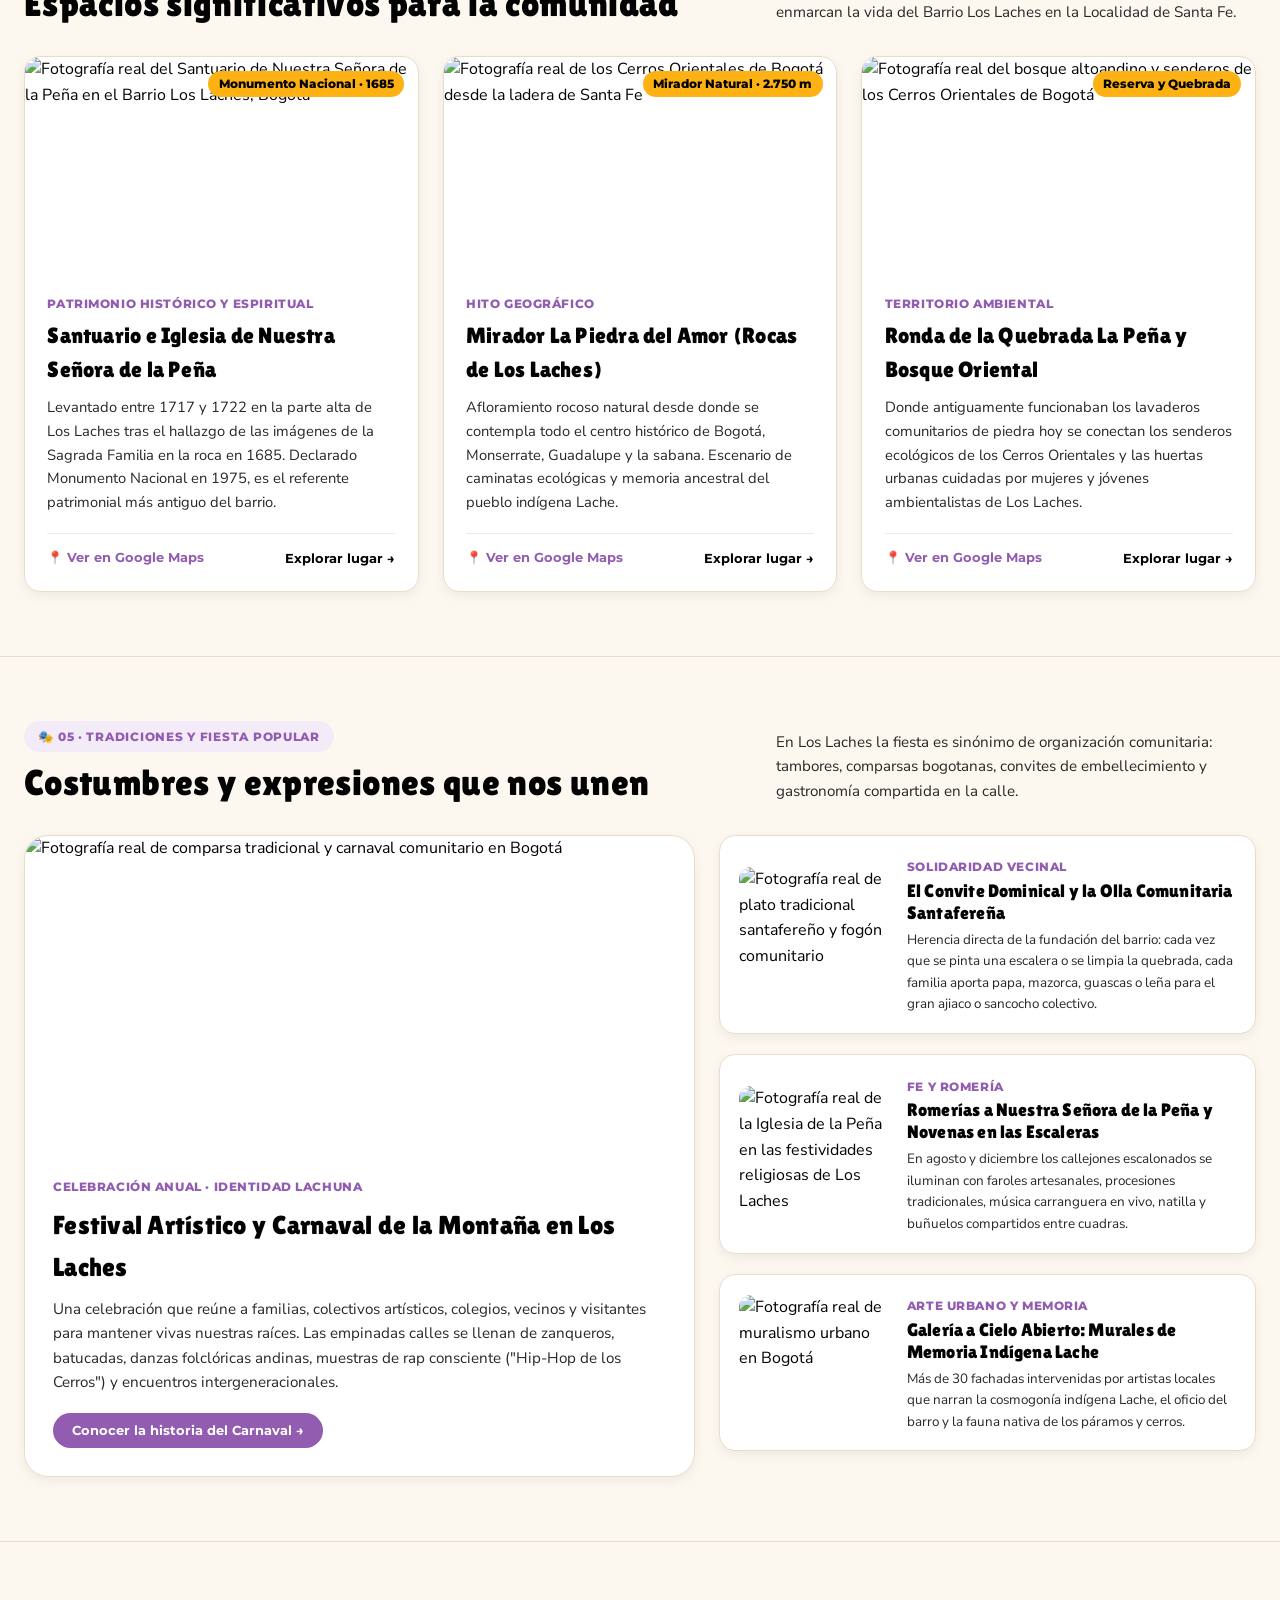
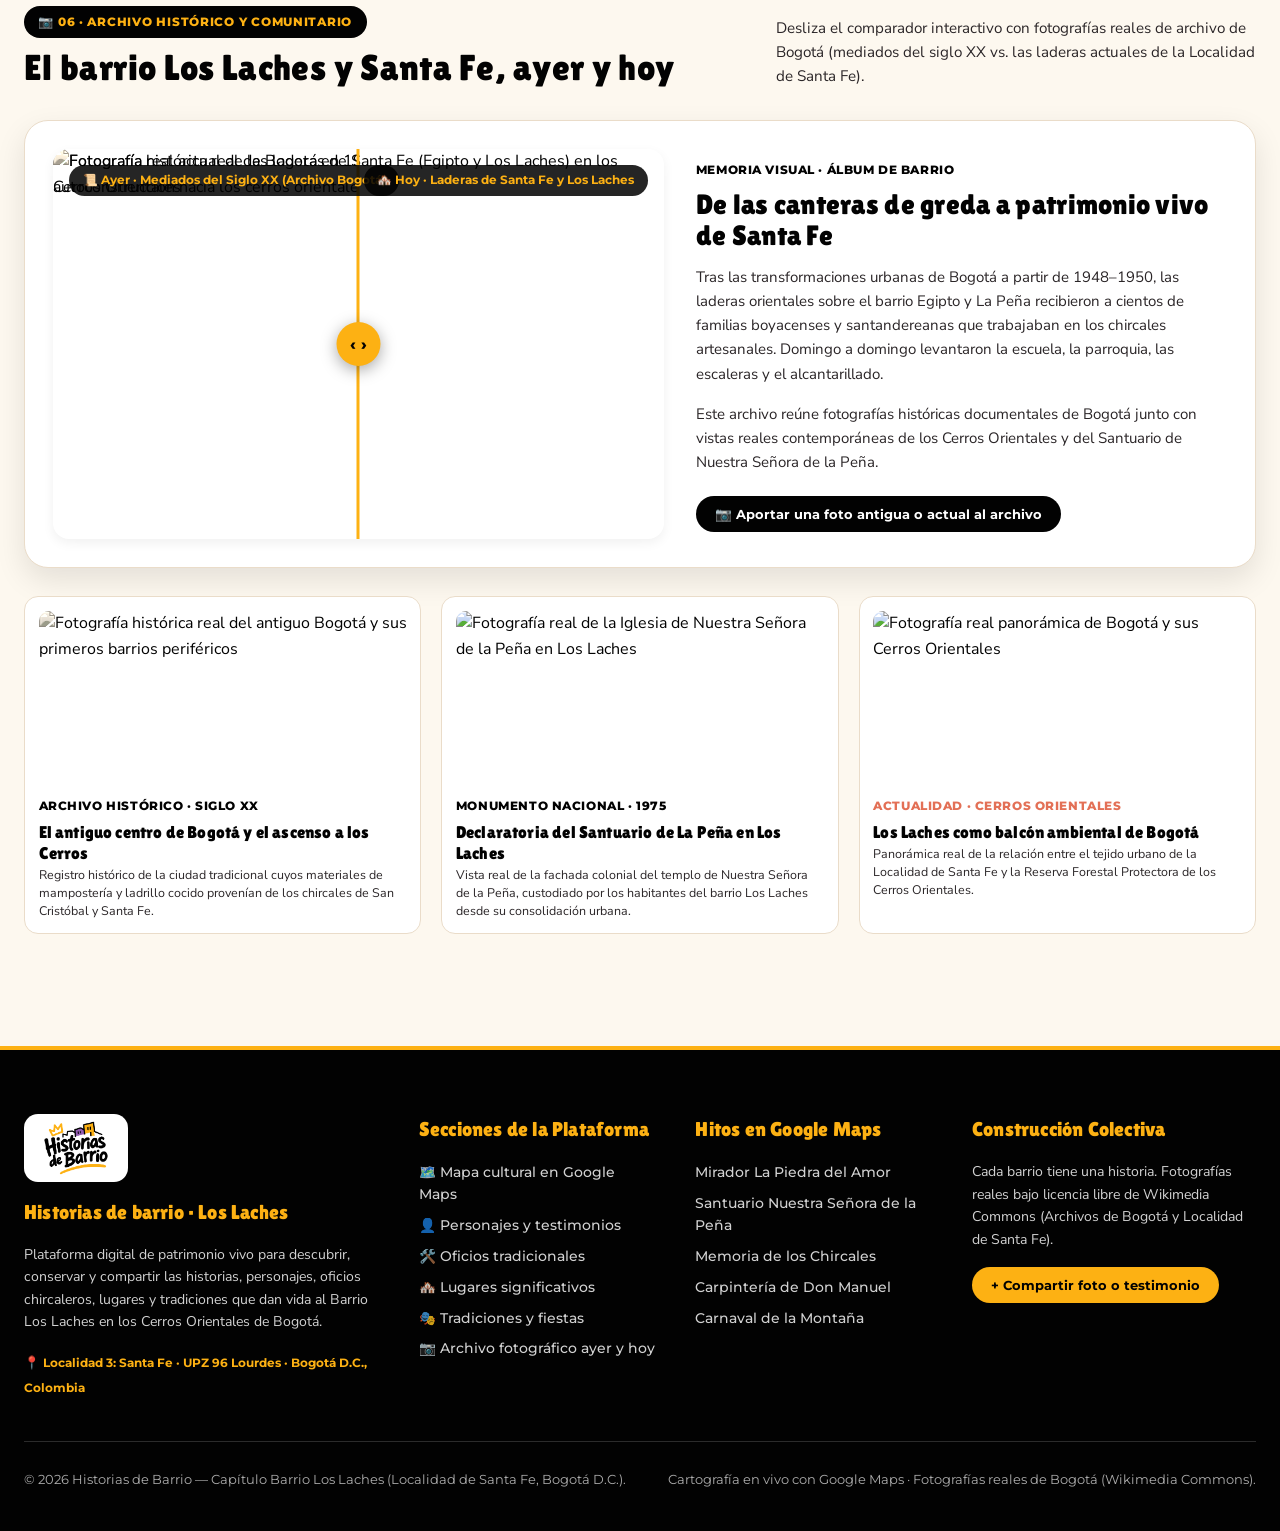
==== commit 61879375: "ajuste" ====
--- a/index.html
+++ b/index.html
@@ -167,27 +167,27 @@
               <h4>Explora por categoría</h4>
               <div class="mini-cat-pills">
                 <a href="#mapa-cultural" class="mini-pill">
-                  <span class="mini-pill-icon" style="background: var(--cat-mapa);">🗺️</span>
+                  <span class="mini-pill-icon bg-cat-mapa">🗺️</span>
                   <span>Mapa</span>
                 </a>
                 <a href="#personajes" class="mini-pill">
-                  <span class="mini-pill-icon" style="background: var(--cat-personajes);">👤</span>
+                  <span class="mini-pill-icon bg-cat-personajes">👤</span>
                   <span>Personajes</span>
                 </a>
                 <a href="#oficios" class="mini-pill">
-                  <span class="mini-pill-icon" style="background: var(--cat-oficios);">🛠️</span>
+                  <span class="mini-pill-icon bg-cat-oficios">🛠️</span>
                   <span>Oficios</span>
                 </a>
                 <a href="#lugares" class="mini-pill">
-                  <span class="mini-pill-icon" style="background: var(--cat-lugares);">🏘️</span>
+                  <span class="mini-pill-icon bg-cat-lugares">🏘️</span>
                   <span>Lugares</span>
                 </a>
                 <a href="#tradiciones" class="mini-pill">
-                  <span class="mini-pill-icon" style="background: var(--cat-tradiciones);">🎭</span>
+                  <span class="mini-pill-icon bg-cat-tradiciones">🎭</span>
                   <span>Tradiciones</span>
                 </a>
                 <a href="#archivo" class="mini-pill">
-                  <span class="mini-pill-icon" style="background: var(--cat-archivo);">📷</span>
+                  <span class="mini-pill-icon bg-cat-archivo">📷</span>
                   <span>Archivo</span>
                 </a>
               </div>
@@ -195,10 +195,7 @@
           </aside>
         </div>
 
-        <div
-          id="search-results-status"
-          style="display:none; margin-top:1rem; background:#fff; padding:0.85rem 1.25rem; border-radius:12px; border:1px solid var(--border-warm); justify-content:space-between; align-items:center;"
-        ></div>
+        <div id="search-results-status" class="search-results-status"></div>
       </div>
     </section>
 
@@ -242,7 +239,7 @@
             <span class="section-eyebrow">Recorrido por nuestra identidad lachuna</span>
             <h2 class="section-main-title">Las 6 dimensiones culturales del Barrio Los Laches</h2>
           </div>
-          <p style="font-size:0.9rem; color:var(--text-secondary); max-width:460px;">
+          <p class="section-intro-desc">
             Fotografías reales del archivo de Bogotá (Wikimedia Commons) y geolocalización directa en <strong>Google Maps</strong> del Barrio Los Laches en Santa Fe.
           </p>
         </div>
@@ -277,12 +274,12 @@
                 </a>
 
                 <div class="mini-map-legend">
-                  <span class="legend-row"><i class="legend-dot" style="background:var(--cat-mapa)"></i> Todos</span>
-                  <span class="legend-row"><i class="legend-dot" style="background:var(--cat-personajes)"></i> Personajes</span>
-                  <span class="legend-row"><i class="legend-dot" style="background:var(--cat-oficios)"></i> Oficios</span>
-                  <span class="legend-row"><i class="legend-dot" style="background:var(--cat-lugares)"></i> Lugares</span>
-                  <span class="legend-row"><i class="legend-dot" style="background:var(--cat-tradiciones)"></i> Tradiciones</span>
-                  <span class="legend-row"><i class="legend-dot" style="background:var(--cat-archivo)"></i> Archivo</span>
+                  <span class="legend-row"><i class="legend-dot bg-cat-mapa"></i> Todos</span>
+                  <span class="legend-row"><i class="legend-dot bg-cat-personajes"></i> Personajes</span>
+                  <span class="legend-row"><i class="legend-dot bg-cat-oficios"></i> Oficios</span>
+                  <span class="legend-row"><i class="legend-dot bg-cat-lugares"></i> Lugares</span>
+                  <span class="legend-row"><i class="legend-dot bg-cat-tradiciones"></i> Tradiciones</span>
+                  <span class="legend-row"><i class="legend-dot bg-cat-archivo"></i> Archivo</span>
                 </div>
 
                 <a href="#mapa-cultural" class="mini-map-preview-card" data-goto-map="capilla">
@@ -295,7 +292,7 @@
                       <strong>Iglesia de La Peña</strong>
                       <span>Lugar · Los Laches</span>
                     </div>
-                    <span style="color:var(--cat-oficios);font-weight:800;">→</span>
+                    <span class="preview-arrow-accent">→</span>
                   </div>
                 </a>
               </div>
@@ -346,10 +343,10 @@
               <div class="audio-player-pill" id="pillar-audio-player" data-audio="audios/dona_mercedes.wav">
                 <button type="button" class="audio-play-btn" aria-label="Reproducir testimonio">▶</button>
                 <div class="waveform-bars" aria-hidden="true">
-                  <span style="height:35%"></span><span style="height:70%"></span><span style="height:50%"></span>
-                  <span style="height:90%"></span><span style="height:40%"></span><span style="height:75%"></span>
-                  <span style="height:60%"></span><span style="height:95%"></span><span style="height:45%"></span>
-                  <span style="height:80%"></span><span style="height:55%"></span><span style="height:35%"></span>
+                  <span class="bar-h35"></span><span class="bar-h70"></span><span class="bar-h50"></span>
+                  <span class="bar-h90"></span><span class="bar-h40"></span><span class="bar-h75"></span>
+                  <span class="bar-h60"></span><span class="bar-h95"></span><span class="bar-h45"></span>
+                  <span class="bar-h80"></span><span class="bar-h55"></span><span class="bar-h35"></span>
                 </div>
                 <span class="audio-time" id="pillar-char-time">00:15</span>
               </div>
@@ -383,7 +380,7 @@
                 </p>
               </div>
               <a href="#mapa-cultural" class="pillar-action-link" data-goto-map="carpinteria">
-                <span style="color:var(--cat-oficios);">📍</span>
+                <span class="text-cat-oficios">📍</span>
                 <span>Ver en Google Maps</span>
               </a>
             </div>
@@ -416,7 +413,7 @@
                 </p>
               </div>
               <a href="#mapa-cultural" class="pillar-action-link" data-goto-map="capilla">
-                <span style="color:var(--cat-lugares);">📍</span>
+                <span class="text-cat-lugares">📍</span>
                 <span>Ver en Google Maps</span>
               </a>
             </div>
@@ -449,7 +446,7 @@
                 </p>
               </div>
               <a href="#tradiciones" class="pillar-action-link" data-story="carnaval">
-                <span style="color:var(--cat-tradiciones);">➜</span>
+                <span class="text-cat-tradiciones">➜</span>
                 <span>Ver más →</span>
               </a>
             </div>
@@ -504,7 +501,7 @@
                 </p>
               </div>
               <a href="#archivo" class="pillar-action-link">
-                <span style="color:var(--cat-archivo);">➜</span>
+                <span class="text-cat-archivo">➜</span>
                 <span>Ver galería</span>
               </a>
             </div>
@@ -524,7 +521,7 @@
             <span class="section-badge-pill badge-mapa">🗺️ 01 · Mapa Cultural en Google Maps</span>
             <h2 class="section-main-title">Explora el Barrio Los Laches en Google Maps</h2>
           </div>
-          <p style="max-width:500px; color:var(--text-secondary); font-size:0.95rem;">
+          <p class="section-header-desc">
             Navega directamente por las calles reales del <strong>Barrio Los Laches (Localidad de Santa Fe, Bogotá)</strong>. Haz clic en cualquier hito o categoría para centrar <strong>Google Maps</strong> y leer su historia.
           </p>
         </div>
@@ -532,61 +529,61 @@
         <div class="map-explorer-layout">
           <!-- Columna Izquierda: Buscador y Filtros que controlan Google Maps -->
           <div class="map-sidebar-filters">
-            <div class="hero-search-box" style="box-shadow:none; border:1px solid var(--border-warm); padding:0.3rem 0.45rem 0.3rem 0.9rem;">
+            <div class="hero-search-box map-internal-search-box">
               <input
                 type="search"
                 id="map-internal-search"
+                class="map-internal-search-input"
                 placeholder="Buscar calle o lugar en Los Laches..."
-                style="font-size:0.85rem;"
               />
             </div>
 
             <div class="map-filter-list" role="tablist" aria-label="Filtrar categorías en Google Maps">
               <button type="button" class="map-filter-btn active" data-filter="todos">
                 <span class="filter-left">
-                  <span class="filter-color-dot" style="background:var(--cat-mapa);"></span>
+                  <span class="filter-color-dot bg-cat-mapa"></span>
                   <span>Vista general Los Laches</span>
                 </span>
                 <span class="filter-count">7</span>
               </button>
               <button type="button" class="map-filter-btn" data-filter="lugares">
                 <span class="filter-left">
-                  <span class="filter-color-dot" style="background:var(--cat-lugares);"></span>
+                  <span class="filter-color-dot bg-cat-lugares"></span>
                   <span>Lugares emblemáticos</span>
                 </span>
                 <span class="filter-count">2</span>
               </button>
               <button type="button" class="map-filter-btn" data-filter="oficios">
                 <span class="filter-left">
-                  <span class="filter-color-dot" style="background:var(--cat-oficios);"></span>
+                  <span class="filter-color-dot bg-cat-oficios"></span>
                   <span>Oficios tradicionales</span>
                 </span>
                 <span class="filter-count">2</span>
               </button>
               <button type="button" class="map-filter-btn" data-filter="personajes">
                 <span class="filter-left">
-                  <span class="filter-color-dot" style="background:var(--cat-personajes);"></span>
+                  <span class="filter-color-dot bg-cat-personajes"></span>
                   <span>Personajes</span>
                 </span>
                 <span class="filter-count">1</span>
               </button>
               <button type="button" class="map-filter-btn" data-filter="tradiciones">
                 <span class="filter-left">
-                  <span class="filter-color-dot" style="background:var(--cat-tradiciones);"></span>
+                  <span class="filter-color-dot bg-cat-tradiciones"></span>
                   <span>Tradiciones</span>
                 </span>
                 <span class="filter-count">1</span>
               </button>
               <button type="button" class="map-filter-btn" data-filter="archivo">
                 <span class="filter-left">
-                  <span class="filter-color-dot" style="background:var(--cat-archivo);"></span>
+                  <span class="filter-color-dot bg-cat-archivo"></span>
                   <span>Hitos de Archivo</span>
                 </span>
                 <span class="filter-count">1</span>
               </button>
             </div>
 
-            <div style="margin-top:auto; background:var(--bg-cream); padding:0.9rem; border-radius:12px; font-size:0.8rem; color:var(--text-secondary);">
+            <div class="map-limits-box">
               <strong>📍 Límites en Google Maps:</strong><br />
               Ubicado al oriente de la Av. Circunvalar, entre el Barrio El Consuelo / Rocas al norte, el Barrio Egipto al occidente, el Santuario de Nuestra Señora de la Peña al sur y la Reserva Forestal Protectora Bosque Oriental de Bogotá al oriente.
             </div>
@@ -645,36 +642,35 @@
               alt="Vista real de los Cerros Orientales en el sector de Los Laches, Bogotá"
             />
             <div>
-              <span id="map-detail-cat" class="story-card-tag" style="color:var(--cat-lugares);">Lugar Emblemático · Mirador Natural</span>
-              <h3 id="map-detail-title" class="pillar-card-title" style="font-size:1.22rem; margin-top:0.2rem;">
+              <span id="map-detail-cat" class="story-card-tag text-cat-lugares">Lugar Emblemático · Mirador Natural</span>
+              <h3 id="map-detail-title" class="pillar-card-title map-detail-heading">
                 Mirador La Piedra del Amor (Rocas de Los Laches)
               </h3>
               <p id="map-detail-coords" class="map-detail-coords">
                 4.5894° N, 74.0612° W · Parte Alta Barrio Los Laches, Santa Fe
               </p>
             </div>
-            <p id="map-detail-desc" style="font-size:0.85rem; color:var(--text-secondary);">
+            <p id="map-detail-desc" class="map-detail-desc">
               A más de 2.750 metros sobre el nivel del mar en los Cerros Orientales, estas formaciones rocosas ancestrales ofrecen una de las panorámicas reales más sobrecogedoras de Bogotá. Ha sido punto de encuentro de caminantes ecológicos, jóvenes del barrio y rituales de memoria muisca y lache.
             </p>
-            <blockquote id="map-detail-quote" style="font-family:var(--font-body); font-style:italic; font-size:0.84rem; background:#fff; padding:0.7rem; border-radius:10px; border-left:4px solid var(--brand-yellow);">
+            <blockquote id="map-detail-quote" class="map-detail-quote">
               “Subir a la Piedra del Amor al atardecer es entender que Los Laches es el balcón donde Bogotá conversa con la montaña.”
             </blockquote>
-            <div style="display:flex; flex-direction:column; gap:0.5rem; margin-top:auto;">
+            <div class="map-detail-actions">
               <button
                 type="button"
                 id="map-detail-modal-btn"
-                class="btn-contribute"
-                style="justify-content:center; width:100%;"
+                class="btn-contribute btn-full-center"
                 data-story="piedraAmor"
               >
                 Leer crónica completa →
               </button>
               <a
                 id="open-in-gmaps-link"
+                class="open-in-gmaps-link"
                 href="https://www.google.com/maps/search/?api=1&query=Barrio+Los+Laches,+Santa+Fe,+Bogota"
                 target="_blank"
                 rel="noopener noreferrer"
-                style="text-align:center; font-size:0.78rem; font-weight:700; color:var(--cat-lugares); padding:0.35rem;"
               >
                 ↗ Abrir ubicación directamente en Google Maps
               </a>
@@ -694,7 +690,7 @@
             <span class="section-badge-pill badge-personajes">👤 02 · Personajes del Barrio</span>
             <h2 class="section-main-title">Voces y rostros que forjaron Los Laches</h2>
           </div>
-          <p style="max-width:460px; color:var(--text-secondary); font-size:0.95rem;">
+          <p class="section-header-desc">
             Retratos documentales y testimonios en primera persona de las sabedoras culinarias, los maestros fundadores y la juventud artística de la Localidad de Santa Fe.
           </p>
         </div>
@@ -714,15 +710,15 @@
               <blockquote class="character-testimony">
                 “Nuestras madres trajeron de Boyacá el secreto de los envueltos de mazorca, la chicha de maíz y el cuchuco con espinazo. En nuestros fogones han comido desde los obreros que abrieron las vías hasta los niños de las comparsas.”
               </blockquote>
-              <p style="font-size:0.86rem; color:var(--text-secondary);">
+              <p class="character-bio">
                 Guardianas de la cocina tradicional cundiboyacense en los barrios altos de la Localidad de Santa Fe y lideresas de las ollas comunitarias dominicales.
               </p>
-              <div class="audio-player-pill" data-audio="audios/dona_mercedes.wav" style="margin-top:auto;">
+              <div class="audio-player-pill mt-auto" data-audio="audios/dona_mercedes.wav">
                 <button type="button" class="audio-play-btn" aria-label="Escuchar testimonio">▶</button>
                 <div class="waveform-bars">
-                  <span style="height:65%"></span><span style="height:45%"></span><span style="height:80%"></span>
-                  <span style="height:60%"></span><span style="height:95%"></span><span style="height:50%"></span>
-                  <span style="height:75%"></span><span style="height:40%"></span><span style="height:85%"></span>
+                  <span class="bar-h65"></span><span class="bar-h45"></span><span class="bar-h80"></span>
+                  <span class="bar-h60"></span><span class="bar-h95"></span><span class="bar-h50"></span>
+                  <span class="bar-h75"></span><span class="bar-h40"></span><span class="bar-h85"></span>
                 </div>
                 <span class="audio-time">00:15</span>
               </div>
@@ -743,15 +739,15 @@
               <blockquote class="character-testimony">
                 “Llegamos cuando toda esta loma de Los Laches eran hornos de ladrillo y cantera. Pisábamos el barro descalzos al amanecer, y los domingos en convite levantábamos la casa del vecino. El barrio se hizo a pulso y hermandad.”
               </blockquote>
-              <p style="font-size:0.86rem; color:var(--text-secondary);">
+              <p class="character-bio">
                 Trabajó durante 28 años en los antiguos chircales de la parte alta de Santa Fe y lideró la primera Junta Pro-Acueducto comunitario del barrio.
               </p>
-              <div class="audio-player-pill" data-audio="audios/don_josue.wav" style="margin-top:auto;">
+              <div class="audio-player-pill mt-auto" data-audio="audios/don_josue.wav">
                 <button type="button" class="audio-play-btn" aria-label="Escuchar testimonio de Don Josué">▶</button>
                 <div class="waveform-bars">
-                  <span style="height:40%"></span><span style="height:85%"></span><span style="height:55%"></span>
-                  <span style="height:95%"></span><span style="height:50%"></span><span style="height:75%"></span>
-                  <span style="height:60%"></span><span style="height:90%"></span><span style="height:45%"></span>
+                  <span class="bar-h40"></span><span class="bar-h85"></span><span class="bar-h55"></span>
+                  <span class="bar-h95"></span><span class="bar-h50"></span><span class="bar-h75"></span>
+                  <span class="bar-h60"></span><span class="bar-h90"></span><span class="bar-h45"></span>
                 </div>
                 <span class="audio-time">00:16</span>
               </div>
@@ -772,15 +768,15 @@
               <blockquote class="character-testimony">
                 “Crecimos escuchando estigmas sobre nuestro barrio, pero decidimos pintar en las fachadas de Los Laches el rostro de nuestras abuelas, la cosmogonía indígena Lache y las aves de los Cerros Orientales.”
               </blockquote>
-              <p style="font-size:0.86rem; color:var(--text-secondary);">
+              <p class="character-bio">
                 Jóvenes artistas que dirigen talleres de muralismo, hip-hop pedagógico, huertas urbanas y cine al aire libre en las escaleras del barrio.
               </p>
-              <div class="audio-player-pill" data-audio="audios/valentina_jovenes.wav" style="margin-top:auto;">
+              <div class="audio-player-pill mt-auto" data-audio="audios/valentina_jovenes.wav">
                 <button type="button" class="audio-play-btn" aria-label="Escuchar testimonio juvenil">▶</button>
                 <div class="waveform-bars">
-                  <span style="height:50%"></span><span style="height:90%"></span><span style="height:65%"></span>
-                  <span style="height:40%"></span><span style="height:85%"></span><span style="height:70%"></span>
-                  <span style="height:95%"></span><span style="height:55%"></span><span style="height:60%"></span>
+                  <span class="bar-h50"></span><span class="bar-h90"></span><span class="bar-h65"></span>
+                  <span class="bar-h40"></span><span class="bar-h85"></span><span class="bar-h70"></span>
+                  <span class="bar-h95"></span><span class="bar-h55"></span><span class="bar-h60"></span>
                 </div>
                 <span class="audio-time">00:14</span>
               </div>
@@ -800,7 +796,7 @@
             <span class="section-badge-pill badge-oficios">🛠️ 03 · Oficios y Saberes del Trabajo</span>
             <h2 class="section-main-title">Manos trabajadoras y negocios tradicionales</h2>
           </div>
-          <p style="max-width:460px; color:var(--text-secondary); font-size:0.95rem;">
+          <p class="section-header-desc">
             De la extracción artesanal de greda y quema de ladrillo en los antiguos chircales a los talleres de carpintería, plazas y panaderías que sostienen la vida barrial.
           </p>
         </div>
@@ -816,14 +812,14 @@
               <span class="story-year-chip">Raíz Fundacional · 1950</span>
             </div>
             <div class="story-card-body">
-              <span class="story-card-tag" style="color:var(--cat-oficios);">Memoria del Barro</span>
+              <span class="story-card-tag text-cat-oficios">Memoria del Barro</span>
               <h3 class="story-card-title">Los Antiguos Chircales y Maestros Constructores</h3>
               <p class="story-card-text">
                 Antes de consolidarse como barrio, Los Laches fue tierra de chircales: hornos artesanales donde familias enteras extraían arcilla de los Cerros Orientales para moldear ladrillos tolete y tejas de barro. Al cerrarse los hornos, esos mismos trabajadores se convirtieron en los grandes maestros de obra de Bogotá.
               </p>
               <div class="story-card-footer">
-                <a href="#mapa-cultural" data-goto-map="chircal" style="color:var(--cat-oficios);">📍 Ver en Google Maps</a>
-                <button type="button" data-story="chircal" style="color:var(--text-primary); font-weight:700;">Leer historia →</button>
+                <a href="#mapa-cultural" data-goto-map="chircal" class="text-cat-oficios">📍 Ver en Google Maps</a>
+                <button type="button" data-story="chircal" class="story-read-btn">Leer historia →</button>
               </div>
             </div>
           </article>
@@ -838,14 +834,14 @@
               <span class="story-year-chip">42 años de tradición</span>
             </div>
             <div class="story-card-body">
-              <span class="story-card-tag" style="color:var(--cat-oficios);">Ebanistería y Talleres</span>
+              <span class="story-card-tag text-cat-oficios">Ebanistería y Talleres</span>
               <h3 class="story-card-title">La Carpintería de Don Manuel en la Carrera 9 Este</h3>
               <p class="story-card-text">
                 Con cepillo manual, formón y torno, don Manuel ha fabricado los portones, escaparates, comedores y juguetes de madera de cientos de hogares lachunos. Su taller funciona como espacio de aprendizaje para jóvenes del sector.
               </p>
               <div class="story-card-footer">
-                <a href="#mapa-cultural" data-goto-map="carpinteria" style="color:var(--cat-oficios);">📍 Cra. 9 Este con Calle 3</a>
-                <button type="button" data-story="carpinteria" style="color:var(--text-primary); font-weight:700;">Leer historia →</button>
+                <a href="#mapa-cultural" data-goto-map="carpinteria" class="text-cat-oficios">📍 Cra. 9 Este con Calle 3</a>
+                <button type="button" data-story="carpinteria" class="story-read-btn">Leer historia →</button>
               </div>
             </div>
           </article>
@@ -860,14 +856,14 @@
               <span class="story-year-chip">Desde 1978</span>
             </div>
             <div class="story-card-body">
-              <span class="story-card-tag" style="color:var(--cat-oficios);">Abasto y Amasijos</span>
+              <span class="story-card-tag text-cat-oficios">Abasto y Amasijos</span>
               <h3 class="story-card-title">Hornos de Amasijos y Tiendas Tradicionales de la Loma</h3>
               <p class="story-card-text">
                 Desde las 4:30 de la mañana el aroma a mogolla chicharrona, almojábana, garulla y aguapanela con queso acompaña a los trabajadores que bajan hacia el centro de Bogotá. Espacios de tertulia matutina y economía solidaria.
               </p>
               <div class="story-card-footer">
-                <a href="#mapa-cultural" data-goto-map="mercedes" style="color:var(--cat-oficios);">📍 Plazoleta Los Laches</a>
-                <button type="button" data-story="mercedes" style="color:var(--text-primary); font-weight:700;">Leer historia →</button>
+                <a href="#mapa-cultural" data-goto-map="mercedes" class="text-cat-oficios">📍 Plazoleta Los Laches</a>
+                <button type="button" data-story="mercedes" class="story-read-btn">Leer historia →</button>
               </div>
             </div>
           </article>
@@ -885,7 +881,7 @@
             <span class="section-badge-pill badge-lugares">🏘️ 04 · Lugares y Patrimonio Real</span>
             <h2 class="section-main-title">Espacios significativos para la comunidad</h2>
           </div>
-          <p style="max-width:460px; color:var(--text-secondary); font-size:0.95rem;">
+          <p class="section-header-desc">
             Fotografías reales de los hitos naturales, religiosos y ambientales que enmarcan la vida del Barrio Los Laches en la Localidad de Santa Fe.
           </p>
         </div>
@@ -901,14 +897,14 @@
               <span class="story-year-chip">Monumento Nacional · 1685</span>
             </div>
             <div class="story-card-body">
-              <span class="story-card-tag" style="color:var(--cat-lugares);">Patrimonio Histórico y Espiritual</span>
+              <span class="story-card-tag text-cat-lugares">Patrimonio Histórico y Espiritual</span>
               <h3 class="story-card-title">Santuario e Iglesia de Nuestra Señora de la Peña</h3>
               <p class="story-card-text">
                 Levantado entre 1717 y 1722 en la parte alta de Los Laches tras el hallazgo de las imágenes de la Sagrada Familia en la roca en 1685. Declarado Monumento Nacional en 1975, es el referente patrimonial más antiguo del barrio.
               </p>
               <div class="story-card-footer">
-                <a href="#mapa-cultural" data-goto-map="capilla" style="color:var(--cat-lugares);">📍 Ver en Google Maps</a>
-                <button type="button" data-story="capilla" style="color:var(--text-primary); font-weight:700;">Explorar lugar →</button>
+                <a href="#mapa-cultural" data-goto-map="capilla" class="text-cat-lugares">📍 Ver en Google Maps</a>
+                <button type="button" data-story="capilla" class="story-read-btn">Explorar lugar →</button>
               </div>
             </div>
           </article>
@@ -923,14 +919,14 @@
               <span class="story-year-chip">Mirador Natural · 2.750 m</span>
             </div>
             <div class="story-card-body">
-              <span class="story-card-tag" style="color:var(--cat-lugares);">Hito Geográfico</span>
+              <span class="story-card-tag text-cat-lugares">Hito Geográfico</span>
               <h3 class="story-card-title">Mirador La Piedra del Amor (Rocas de Los Laches)</h3>
               <p class="story-card-text">
                 Afloramiento rocoso natural desde donde se contempla todo el centro histórico de Bogotá, Monserrate, Guadalupe y la sabana. Escenario de caminatas ecológicas y memoria ancestral del pueblo indígena Lache.
               </p>
               <div class="story-card-footer">
-                <a href="#mapa-cultural" data-goto-map="piedraAmor" style="color:var(--cat-lugares);">📍 Ver en Google Maps</a>
-                <button type="button" data-story="piedraAmor" style="color:var(--text-primary); font-weight:700;">Explorar lugar →</button>
+                <a href="#mapa-cultural" data-goto-map="piedraAmor" class="text-cat-lugares">📍 Ver en Google Maps</a>
+                <button type="button" data-story="piedraAmor" class="story-read-btn">Explorar lugar →</button>
               </div>
             </div>
           </article>
@@ -945,14 +941,14 @@
               <span class="story-year-chip">Reserva y Quebrada</span>
             </div>
             <div class="story-card-body">
-              <span class="story-card-tag" style="color:var(--cat-lugares);">Territorio Ambiental</span>
+              <span class="story-card-tag text-cat-lugares">Territorio Ambiental</span>
               <h3 class="story-card-title">Ronda de la Quebrada La Peña y Bosque Oriental</h3>
               <p class="story-card-text">
                 Donde antiguamente funcionaban los lavaderos comunitarios de piedra hoy se conectan los senderos ecológicos de los Cerros Orientales y las huertas urbanas cuidadas por mujeres y jóvenes ambientalistas de Los Laches.
               </p>
               <div class="story-card-footer">
-                <a href="#mapa-cultural" data-goto-map="piedraAmor" style="color:var(--cat-lugares);">📍 Ver en Google Maps</a>
-                <button type="button" data-story="piedraAmor" style="color:var(--text-primary); font-weight:700;">Explorar lugar →</button>
+                <a href="#mapa-cultural" data-goto-map="piedraAmor" class="text-cat-lugares">📍 Ver en Google Maps</a>
+                <button type="button" data-story="piedraAmor" class="story-read-btn">Explorar lugar →</button>
               </div>
             </div>
           </article>
@@ -970,7 +966,7 @@
             <span class="section-badge-pill badge-tradiciones">🎭 05 · Tradiciones y Fiesta Popular</span>
             <h2 class="section-main-title">Costumbres y expresiones que nos unen</h2>
           </div>
-          <p style="max-width:460px; color:var(--text-secondary); font-size:0.95rem;">
+          <p class="section-header-desc">
             En Los Laches la fiesta es sinónimo de organización comunitaria: tambores, comparsas bogotanas, convites de embellecimiento y gastronomía compartida en la calle.
           </p>
         </div>
@@ -983,14 +979,14 @@
               alt="Fotografía real de comparsa tradicional y carnaval comunitario en Bogotá"
             />
             <div class="tradition-hero-body">
-              <span class="story-card-tag" style="color:var(--cat-tradiciones);">Celebración Anual · Identidad Lachuna</span>
-              <h3 class="story-card-title" style="font-size:1.65rem; margin-top:0.25rem;">
+              <span class="story-card-tag text-cat-tradiciones">Celebración Anual · Identidad Lachuna</span>
+              <h3 class="story-card-title tradition-hero-title">
                 Festival Artístico y Carnaval de la Montaña en Los Laches
               </h3>
-              <p class="story-card-text" style="font-size:0.95rem;">
+              <p class="story-card-text tradition-hero-text">
                 Una celebración que reúne a familias, colectivos artísticos, colegios, vecinos y visitantes para mantener vivas nuestras raíces. Las empinadas calles se llenan de zanqueros, batucadas, danzas folclóricas andinas, muestras de rap consciente ("Hip-Hop de los Cerros") y encuentros intergeneracionales.
               </p>
-              <button type="button" class="btn-contribute" style="background:var(--cat-tradiciones);" data-story="carnaval">
+              <button type="button" class="btn-contribute bg-cat-tradiciones" data-story="carnaval">
                 Conocer la historia del Carnaval →
               </button>
             </div>
@@ -1004,9 +1000,9 @@
                 alt="Fotografía real de plato tradicional santafereño y fogón comunitario"
               />
               <div>
-                <span class="story-card-tag" style="color:var(--cat-tradiciones);">Solidaridad Vecinal</span>
-                <h4 class="pillar-card-title" style="font-size:1.15rem;">El Convite Dominical y la Olla Comunitaria Santafereña</h4>
-                <p style="font-size:0.84rem; color:var(--text-secondary); margin-top:0.3rem;">
+                <span class="story-card-tag text-cat-tradiciones">Solidaridad Vecinal</span>
+                <h4 class="pillar-card-title tradition-side-title">El Convite Dominical y la Olla Comunitaria Santafereña</h4>
+                <p class="tradition-side-desc">
                   Herencia directa de la fundación del barrio: cada vez que se pinta una escalera o se limpia la quebrada, cada familia aporta papa, mazorca, guascas o leña para el gran ajiaco o sancocho colectivo.
                 </p>
               </div>
@@ -1018,9 +1014,9 @@
                 alt="Fotografía real de la Iglesia de la Peña en las festividades religiosas de Los Laches"
               />
               <div>
-                <span class="story-card-tag" style="color:var(--cat-tradiciones);">Fe y Romería</span>
-                <h4 class="pillar-card-title" style="font-size:1.15rem;">Romerías a Nuestra Señora de la Peña y Novenas en las Escaleras</h4>
-                <p style="font-size:0.84rem; color:var(--text-secondary); margin-top:0.3rem;">
+                <span class="story-card-tag text-cat-tradiciones">Fe y Romería</span>
+                <h4 class="pillar-card-title tradition-side-title">Romerías a Nuestra Señora de la Peña y Novenas en las Escaleras</h4>
+                <p class="tradition-side-desc">
                   En agosto y diciembre los callejones escalonados se iluminan con faroles artesanales, procesiones tradicionales, música carranguera en vivo, natilla y buñuelos compartidos entre cuadras.
                 </p>
               </div>
@@ -1032,9 +1028,9 @@
                 alt="Fotografía real de muralismo urbano en Bogotá"
               />
               <div>
-                <span class="story-card-tag" style="color:var(--cat-tradiciones);">Arte Urbano y Memoria</span>
-                <h4 class="pillar-card-title" style="font-size:1.15rem;">Galería a Cielo Abierto: Murales de Memoria Indígena Lache</h4>
-                <p style="font-size:0.84rem; color:var(--text-secondary); margin-top:0.3rem;">
+                <span class="story-card-tag text-cat-tradiciones">Arte Urbano y Memoria</span>
+                <h4 class="pillar-card-title tradition-side-title">Galería a Cielo Abierto: Murales de Memoria Indígena Lache</h4>
+                <p class="tradition-side-desc">
                   Más de 30 fachadas intervenidas por artistas locales que narran la cosmogonía indígena Lache, el oficio del barro y la fauna nativa de los páramos y cerros.
                 </p>
               </div>
@@ -1054,7 +1050,7 @@
             <span class="section-badge-pill badge-archivo">📷 06 · Archivo Histórico y Comunitario</span>
             <h2 class="section-main-title">El barrio Los Laches y Santa Fe, ayer y hoy</h2>
           </div>
-          <p style="max-width:480px; color:var(--text-secondary); font-size:0.95rem;">
+          <p class="section-header-desc">
             Desliza el comparador interactivo con fotografías reales de archivo de Bogotá (mediados del siglo XX vs. las laderas actuales de la Localidad de Santa Fe).
           </p>
         </div>
@@ -1093,17 +1089,17 @@
           </div>
 
           <div>
-            <span class="story-card-tag" style="color:var(--cat-archivo);">Memoria Visual · Álbum de Barrio</span>
-            <h3 class="section-main-title" style="font-size:1.75rem; margin:0.4rem 0 0.85rem;">
+            <span class="story-card-tag text-cat-archivo">Memoria Visual · Álbum de Barrio</span>
+            <h3 class="section-main-title archive-showcase-title">
               De las canteras de greda a patrimonio vivo de Santa Fe
             </h3>
-            <p style="color:var(--text-secondary); font-size:0.94rem; margin-bottom:1rem;">
+            <p class="archive-showcase-p">
               Tras las transformaciones urbanas de Bogotá a partir de 1948–1950, las laderas orientales sobre el barrio Egipto y La Peña recibieron a cientos de familias boyacenses y santandereanas que trabajaban en los chircales artesanales. Domingo a domingo levantaron la escuela, la parroquia, las escaleras y el alcantarillado.
             </p>
-            <p style="color:var(--text-secondary); font-size:0.94rem; margin-bottom:1.4rem;">
+            <p class="archive-showcase-p-last">
               Este archivo reúne fotografías históricas documentales de Bogotá junto con vistas reales contemporáneas de los Cerros Orientales y del Santuario de Nuestra Señora de la Peña.
             </p>
-            <button type="button" class="btn-contribute open-contribute-modal" style="background:var(--cat-archivo);">
+            <button type="button" class="btn-contribute open-contribute-modal bg-cat-archivo">
               📷 Aportar una foto antigua o actual al archivo
             </button>
           </div>
@@ -1116,8 +1112,8 @@
               src="https://commons.wikimedia.org/wiki/Special:FilePath/Tranv%C3%ADa_de_Bogot%C3%A1.jpg?width=800"
               alt="Fotografía histórica real del antiguo Bogotá y sus primeros barrios periféricos"
             />
-            <span class="story-card-tag" style="color:var(--cat-archivo);">Archivo Histórico · Siglo XX</span>
-            <h4 class="pillar-card-title" style="margin-top:0.2rem;">El antiguo centro de Bogotá y el ascenso a los Cerros</h4>
+            <span class="story-card-tag text-cat-archivo">Archivo Histórico · Siglo XX</span>
+            <h4 class="pillar-card-title archive-card-title">El antiguo centro de Bogotá y el ascenso a los Cerros</h4>
             <p class="pillar-card-desc">
               Registro histórico de la ciudad tradicional cuyos materiales de mampostería y ladrillo cocido provenían de los chircales de San Cristóbal y Santa Fe.
             </p>
@@ -1128,8 +1124,8 @@
               src="https://commons.wikimedia.org/wiki/Special:FilePath/Iglesia_de_la_Pe%C3%B1a_(20760327033).jpg?width=800"
               alt="Fotografía real de la Iglesia de Nuestra Señora de la Peña en Los Laches"
             />
-            <span class="story-card-tag" style="color:var(--cat-archivo);">Monumento Nacional · 1975</span>
-            <h4 class="pillar-card-title" style="margin-top:0.2rem;">Declaratoria del Santuario de La Peña en Los Laches</h4>
+            <span class="story-card-tag text-cat-archivo">Monumento Nacional · 1975</span>
+            <h4 class="pillar-card-title archive-card-title">Declaratoria del Santuario de La Peña en Los Laches</h4>
             <p class="pillar-card-desc">
               Vista real de la fachada colonial del templo de Nuestra Señora de la Peña, custodiado por los habitantes del barrio Los Laches desde su consolidación urbana.
             </p>
@@ -1140,8 +1136,8 @@
               src="https://commons.wikimedia.org/wiki/Special:FilePath/Bogot%C3%A1_y_Cerros_Orientales.jpg?width=800"
               alt="Fotografía real panorámica de Bogotá y sus Cerros Orientales"
             />
-            <span class="story-card-tag" style="color:var(--cat-mapa);">Actualidad · Cerros Orientales</span>
-            <h4 class="pillar-card-title" style="margin-top:0.2rem;">Los Laches como balcón ambiental de Bogotá</h4>
+            <span class="story-card-tag text-cat-mapa">Actualidad · Cerros Orientales</span>
+            <h4 class="pillar-card-title archive-card-title">Los Laches como balcón ambiental de Bogotá</h4>
             <p class="pillar-card-desc">
               Panorámica real de la relación entre el tejido urbano de la Localidad de Santa Fe y la Reserva Forestal Protectora de los Cerros Orientales.
             </p>
@@ -1158,19 +1154,16 @@
     <div class="modal-dialog">
       <button type="button" class="modal-close-btn" aria-label="Cerrar ventana">✕</button>
       <span id="modal-story-cat" class="section-badge-pill badge-oficios">Crónica Barrial</span>
-      <h2 id="modal-story-title" class="section-main-title" style="margin-bottom:0.25rem;">Título de la historia</h2>
-      <p id="modal-story-coords" class="map-detail-coords" style="margin-bottom:1rem;"></p>
+      <h2 id="modal-story-title" class="section-main-title modal-story-title">Título de la historia</h2>
+      <p id="modal-story-coords" class="map-detail-coords modal-story-coords"></p>
       <img
         id="modal-story-img"
+        class="modal-story-img"
         src="https://commons.wikimedia.org/wiki/Special:FilePath/Iglesia_de_La_Pe%C3%B1a_1.jpg?width=900"
         alt="Imagen real de la crónica"
-        style="width:100%; height:260px; object-fit:cover; border-radius:14px; margin-bottom:1.15rem;"
       />
-      <p id="modal-story-body" style="font-size:0.98rem; color:var(--text-primary); margin-bottom:1.15rem;"></p>
-      <blockquote
-        id="modal-story-quote"
-        style="font-family:var(--font-body); font-style:italic; background:#fff; padding:1rem 1.2rem; border-left:4px solid var(--brand-yellow); border-radius:0 12px 12px 0;"
-      ></blockquote>
+      <p id="modal-story-body" class="modal-story-body"></p>
+      <blockquote id="modal-story-quote" class="modal-story-quote"></blockquote>
     </div>
   </div>
 
@@ -1181,21 +1174,21 @@
     <div class="modal-dialog">
       <button type="button" class="modal-close-btn" aria-label="Cerrar ventana">✕</button>
       <span class="section-badge-pill badge-mapa">Participación Comunitaria</span>
-      <h2 id="contribute-modal-title" class="section-main-title" style="font-size:1.65rem; margin-bottom:0.4rem;">
+      <h2 id="contribute-modal-title" class="section-main-title contribute-modal-title">
         Suma tu recuerdo a la memoria de Los Laches
       </h2>
-      <p style="font-size:0.9rem; color:var(--text-secondary); margin-bottom:1.25rem;">
+      <p class="contribute-modal-desc">
         ¿Tienes una fotografía familiar en los antiguos chircales, conoces un oficio tradicional o quieres postular a un vecino ejemplar de la Localidad de Santa Fe?
       </p>
 
-      <form id="contribute-form" style="display:flex; flex-direction:column; gap:0.9rem;">
+      <form id="contribute-form" class="contribute-form">
         <div>
-          <label style="display:block; font-size:0.82rem; font-weight:700; margin-bottom:0.25rem;">Tu nombre y cuadra / sector en Los Laches</label>
-          <input type="text" required placeholder="Ej. Familia Morales · Sector La Peña / Calle 3 Este" style="width:100%; padding:0.65rem 0.9rem; border-radius:10px; border:1px solid var(--border-warm); font-family:inherit;" />
+          <label for="contribute-name" class="form-label">Tu nombre y cuadra / sector en Los Laches</label>
+          <input id="contribute-name" type="text" required placeholder="Ej. Familia Morales · Sector La Peña / Calle 3 Este" class="form-control" />
         </div>
         <div>
-          <label style="display:block; font-size:0.82rem; font-weight:700; margin-bottom:0.25rem;">Categoría del aporte</label>
-          <select style="width:100%; padding:0.65rem 0.9rem; border-radius:10px; border:1px solid var(--border-warm); font-family:inherit; background:#fff;">
+          <label for="contribute-category" class="form-label">Categoría del aporte</label>
+          <select id="contribute-category" class="form-control form-select">
             <option value="personajes">👤 Personajes (Retrato o testimonio)</option>
             <option value="oficios">🛠️ Oficios (Trabajadores y negocios tradicionales)</option>
             <option value="lugares">🏘️ Lugares (Espacios significativos)</option>
@@ -1204,13 +1197,13 @@
           </select>
         </div>
         <div>
-          <label style="display:block; font-size:0.82rem; font-weight:700; margin-bottom:0.25rem;">Relata la historia o recuerdo</label>
-          <textarea rows="3" required placeholder="Cuéntanos en qué año ocurrió, quiénes aparecen y por qué es importante para el barrio..." style="width:100%; padding:0.65rem 0.9rem; border-radius:10px; border:1px solid var(--border-warm); font-family:inherit;"></textarea>
-        </div>
-        <button type="submit" class="btn-contribute" style="justify-content:center; padding:0.8rem;">
+          <label for="contribute-story" class="form-label">Relata la historia o recuerdo</label>
+          <textarea id="contribute-story" rows="3" required placeholder="Cuéntanos en qué año ocurrió, quiénes aparecen y por qué es importante para el barrio..." class="form-control"></textarea>
+        </div>
+        <button type="submit" class="btn-contribute btn-submit-form">
           Enviar aporte al comité de memoria barrial
         </button>
-        <p id="contribute-feedback" style="display:none; color:var(--cat-mapa); font-weight:700; font-size:0.88rem; text-align:center; margin-top:0.35rem;">
+        <p id="contribute-feedback" class="contribute-feedback">
           ¡Gracias vecino(a)! Tu historia ha sido registrada para el archivo comunitario del Barrio Los Laches.
         </p>
       </form>
@@ -1230,10 +1223,10 @@
             class="footer-logo-img"
           />
           <h4>Historias de barrio · Los Laches</h4>
-          <p style="font-size:0.88rem; color:rgba(255,255,255,0.82); margin-bottom:1rem;">
+          <p class="footer-desc">
             Plataforma digital de patrimonio vivo para descubrir, conservar y compartir las historias, personajes, oficios chircaleros, lugares y tradiciones que dan vida al Barrio Los Laches en los Cerros Orientales de Bogotá.
           </p>
-          <span style="font-size:0.78rem; color:#FDB113; font-family:var(--font-aux); font-weight:700;">
+          <span class="footer-location-tag">
             📍 Localidad 3: Santa Fe · UPZ 96 Lourdes · Bogotá D.C., Colombia
           </span>
         </div>
@@ -1263,10 +1256,10 @@
 
         <div class="footer-col">
           <h4>Construcción Colectiva</h4>
-          <p style="font-size:0.86rem; color:rgba(255,255,255,0.82); margin-bottom:1rem;">
+          <p class="footer-desc">
             Cada barrio tiene una historia. Fotografías reales bajo licencia libre de Wikimedia Commons (Archivos de Bogotá y Localidad de Santa Fe).
           </p>
-          <button type="button" class="btn-contribute open-contribute-modal" style="background:var(--brand-yellow); color:var(--brand-black);">
+          <button type="button" class="btn-contribute open-contribute-modal btn-footer-cta">
             + Compartir foto o testimonio
           </button>
         </div>
--- a/styles.css
+++ b/styles.css
@@ -195,7 +195,7 @@
 }
 
 .brand-logo-img {
-  height: 62px;
+  height: 66px;
   width: auto;
   object-fit: contain;
   flex-shrink: 0;
@@ -204,31 +204,6 @@
 
 .brand-logo:hover .brand-logo-img {
   transform: scale(1.04);
-}
-
-.brand-text {
-  display: flex;
-  flex-direction: column;
-  line-height: 1.1;
-  border-left: 2px solid var(--brand-yellow);
-  padding-left: 0.65rem;
-}
-
-.brand-title {
-  font-family: var(--font-title);
-  font-weight: 400;
-  font-size: 1.4rem;
-  color: var(--brand-black);
-  letter-spacing: 0.01em;
-}
-
-.brand-subtitle {
-  font-family: var(--font-aux);
-  font-size: 0.72rem;
-  font-weight: 700;
-  text-transform: uppercase;
-  letter-spacing: 0.08em;
-  color: var(--brand-coral);
 }
 
 .nav-links {
@@ -2016,3 +1991,302 @@
   }
 }
 
+/* ==========================================================================
+   CLASES DE UTILIDAD Y COMPONENTES (SIN ESTILOS INLINE)
+   ========================================================================== */
+.bg-cat-mapa { background: var(--cat-mapa); }
+.bg-cat-personajes { background: var(--cat-personajes); color: var(--brand-black); }
+.bg-cat-oficios { background: var(--cat-oficios); }
+.bg-cat-lugares { background: var(--cat-lugares); }
+.bg-cat-tradiciones { background: var(--cat-tradiciones); }
+.bg-cat-archivo { background: var(--cat-archivo); }
+
+.text-cat-mapa { color: var(--cat-mapa); }
+.text-cat-personajes { color: var(--cat-personajes); }
+.text-cat-oficios { color: var(--cat-oficios); }
+.text-cat-lugares { color: var(--cat-lugares); }
+.text-cat-tradiciones { color: var(--cat-tradiciones); }
+.text-cat-archivo { color: var(--cat-archivo); }
+
+.mt-auto { margin-top: auto; }
+
+.search-results-status {
+  display: none;
+  margin-top: 1rem;
+  background: #ffffff;
+  padding: 0.85rem 1.25rem;
+  border-radius: 12px;
+  border: 1px solid var(--border-warm);
+  justify-content: space-between;
+  align-items: center;
+}
+
+.clear-search-btn {
+  text-decoration: underline;
+  font-family: var(--font-aux);
+  font-weight: 700;
+  color: var(--cat-oficios);
+}
+
+.section-intro-desc {
+  font-family: var(--font-body);
+  font-size: 0.9rem;
+  color: var(--text-secondary);
+  max-width: 460px;
+}
+
+.section-header-desc {
+  font-family: var(--font-body);
+  max-width: 480px;
+  color: var(--text-secondary);
+  font-size: 0.95rem;
+}
+
+.preview-arrow-accent {
+  color: var(--cat-oficios);
+  font-weight: 800;
+}
+
+/* Alturas de barras de onda de audio */
+.bar-h35 { height: 35%; }
+.bar-h40 { height: 40%; }
+.bar-h45 { height: 45%; }
+.bar-h50 { height: 50%; }
+.bar-h55 { height: 55%; }
+.bar-h60 { height: 60%; }
+.bar-h65 { height: 65%; }
+.bar-h70 { height: 70%; }
+.bar-h75 { height: 75%; }
+.bar-h80 { height: 80%; }
+.bar-h85 { height: 85%; }
+.bar-h90 { height: 90%; }
+.bar-h95 { height: 95%; }
+
+/* Buscador interno del mapa y panel de detalle */
+.map-internal-search-box {
+  box-shadow: none;
+  border: 1px solid var(--border-warm);
+  padding: 0.3rem 0.45rem 0.3rem 0.9rem;
+}
+
+.map-internal-search-input {
+  font-size: 0.85rem;
+}
+
+.map-limits-box {
+  margin-top: auto;
+  background: var(--bg-cream);
+  padding: 0.9rem;
+  border-radius: 12px;
+  font-family: var(--font-body);
+  font-size: 0.8rem;
+  color: var(--text-secondary);
+}
+
+.map-detail-heading {
+  font-size: 1.22rem;
+  margin-top: 0.2rem;
+}
+
+.map-detail-desc {
+  font-family: var(--font-body);
+  font-size: 0.85rem;
+  color: var(--text-secondary);
+}
+
+.map-detail-quote {
+  font-family: var(--font-body);
+  font-style: italic;
+  font-size: 0.84rem;
+  background: #ffffff;
+  padding: 0.7rem;
+  border-radius: 10px;
+  border-left: 4px solid var(--brand-yellow);
+}
+
+.map-detail-actions {
+  display: flex;
+  flex-direction: column;
+  gap: 0.5rem;
+  margin-top: auto;
+}
+
+.btn-full-center {
+  justify-content: center;
+  width: 100%;
+}
+
+.open-in-gmaps-link {
+  text-align: center;
+  font-family: var(--font-aux);
+  font-size: 0.78rem;
+  font-weight: 700;
+  color: var(--cat-lugares);
+  padding: 0.35rem;
+}
+
+.character-bio {
+  font-family: var(--font-body);
+  font-size: 0.86rem;
+  color: var(--text-secondary);
+}
+
+.story-read-btn {
+  font-family: var(--font-aux);
+  color: var(--brand-black);
+  font-weight: 700;
+}
+
+.story-read-btn:hover {
+  color: var(--brand-coral);
+}
+
+.tradition-hero-title {
+  font-size: 1.65rem;
+  margin-top: 0.25rem;
+}
+
+.tradition-hero-text {
+  font-size: 0.95rem;
+}
+
+.tradition-side-title {
+  font-size: 1.15rem;
+}
+
+.tradition-side-desc {
+  font-family: var(--font-body);
+  font-size: 0.84rem;
+  color: var(--text-secondary);
+  margin-top: 0.3rem;
+}
+
+.archive-showcase-title {
+  font-size: 1.75rem;
+  margin: 0.4rem 0 0.85rem;
+}
+
+.archive-showcase-p {
+  font-family: var(--font-body);
+  color: var(--text-secondary);
+  font-size: 0.94rem;
+  margin-bottom: 1rem;
+}
+
+.archive-showcase-p-last {
+  font-family: var(--font-body);
+  color: var(--text-secondary);
+  font-size: 0.94rem;
+  margin-bottom: 1.4rem;
+}
+
+.archive-card-title {
+  margin-top: 0.2rem;
+}
+
+/* Modales y formulario */
+.modal-story-title {
+  margin-bottom: 0.25rem;
+}
+
+.modal-story-coords {
+  margin-bottom: 1rem;
+}
+
+.modal-story-img {
+  width: 100%;
+  height: 260px;
+  object-fit: cover;
+  border-radius: 14px;
+  margin-bottom: 1.15rem;
+}
+
+.modal-story-body {
+  font-family: var(--font-body);
+  font-size: 0.98rem;
+  color: var(--text-primary);
+  margin-bottom: 1.15rem;
+}
+
+.modal-story-quote {
+  font-family: var(--font-body);
+  font-style: italic;
+  background: #ffffff;
+  padding: 1rem 1.2rem;
+  border-left: 4px solid var(--brand-yellow);
+  border-radius: 0 12px 12px 0;
+}
+
+.contribute-modal-title {
+  font-size: 1.65rem;
+  margin-bottom: 0.4rem;
+}
+
+.contribute-modal-desc {
+  font-family: var(--font-body);
+  font-size: 0.9rem;
+  color: var(--text-secondary);
+  margin-bottom: 1.25rem;
+}
+
+.contribute-form {
+  display: flex;
+  flex-direction: column;
+  gap: 0.9rem;
+}
+
+.form-label {
+  display: block;
+  font-family: var(--font-aux);
+  font-size: 0.82rem;
+  font-weight: 700;
+  margin-bottom: 0.25rem;
+}
+
+.form-control {
+  width: 100%;
+  padding: 0.65rem 0.9rem;
+  border-radius: 10px;
+  border: 1px solid var(--border-warm);
+  font-family: var(--font-body);
+}
+
+.form-select {
+  background: #ffffff;
+}
+
+.btn-submit-form {
+  justify-content: center;
+  padding: 0.8rem;
+}
+
+.contribute-feedback {
+  display: none;
+  color: var(--cat-mapa);
+  font-family: var(--font-aux);
+  font-weight: 700;
+  font-size: 0.88rem;
+  text-align: center;
+  margin-top: 0.35rem;
+}
+
+.footer-desc {
+  font-family: var(--font-body);
+  font-size: 0.88rem;
+  color: rgba(255, 255, 255, 0.82);
+  margin-bottom: 1rem;
+}
+
+.footer-location-tag {
+  font-size: 0.78rem;
+  color: var(--brand-yellow);
+  font-family: var(--font-aux);
+  font-weight: 700;
+}
+
+.btn-footer-cta {
+  background: var(--brand-yellow);
+  color: var(--brand-black);
+}
+
+
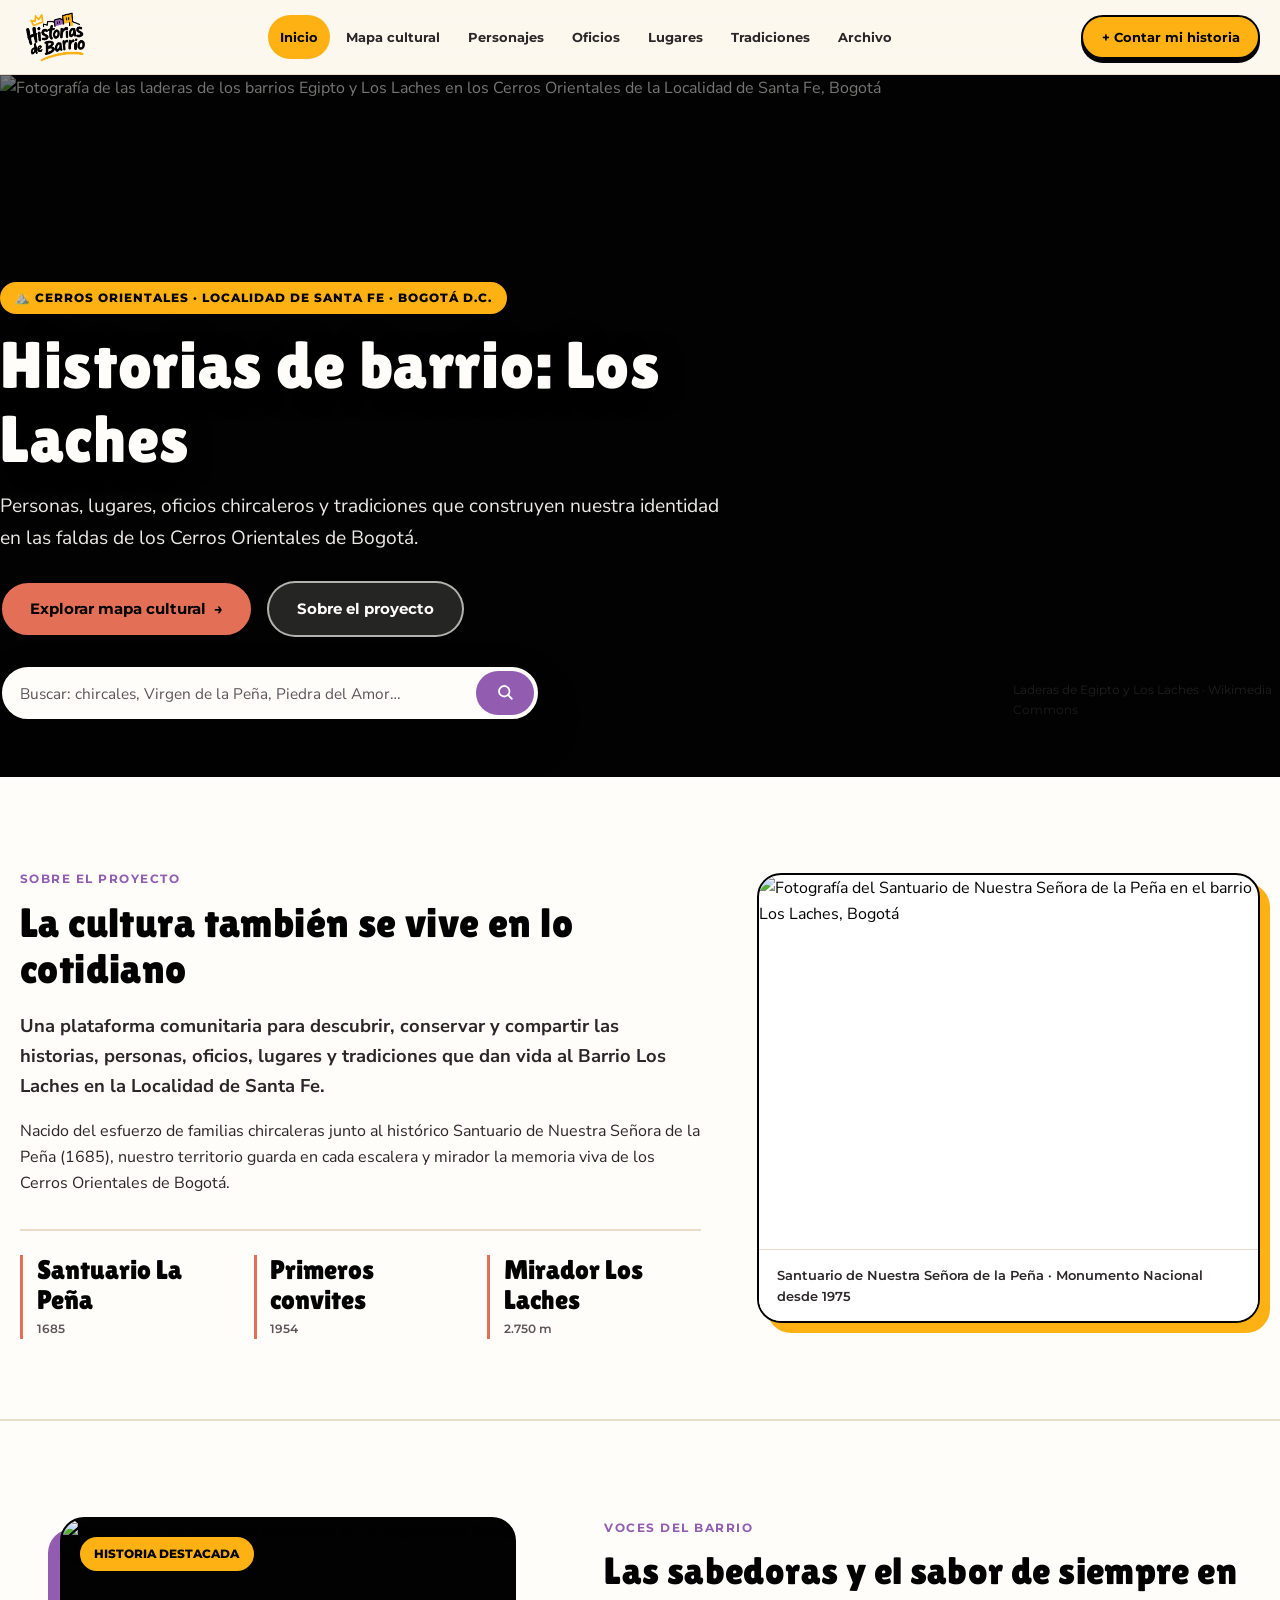
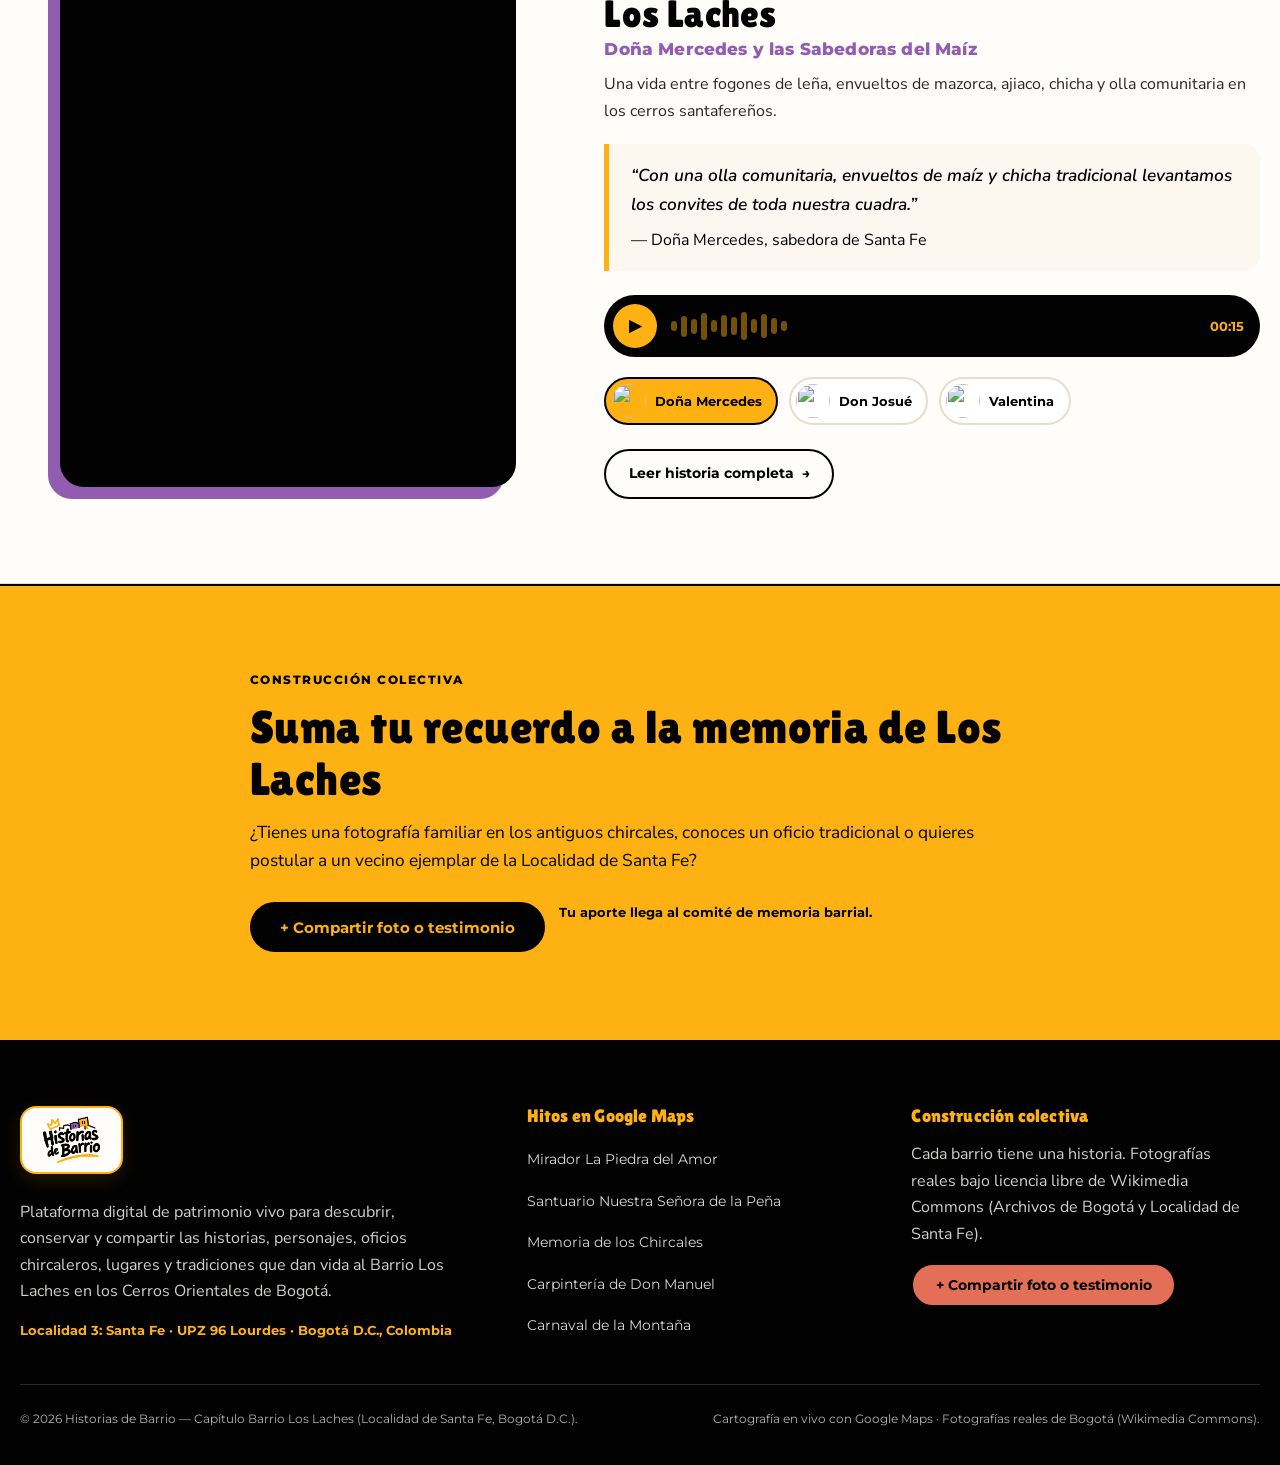
==== commit f966da30: "ajustes" ====
--- a/index.html
+++ b/index.html
@@ -1,1209 +1,299 @@
 <!DOCTYPE html>
 <html lang="es">
+
 <head>
   <meta charset="UTF-8" />
   <meta name="viewport" content="width=device-width, initial-scale=1.0" />
   <title>Historias de Barrio · Los Laches (Localidad de Santa Fe, Bogotá)</title>
-  <meta name="description" content="Plataforma de memoria viva, mapa cultural en Google Maps, personajes, oficios, lugares, tradiciones y archivo fotográfico real del Barrio Los Laches en la Localidad de Santa Fe, Bogotá." />
+  <meta name="description"
+    content="Plataforma de memoria viva, mapa cultural, personajes, oficios, lugares, tradiciones y archivo fotográfico del Barrio Los Laches en la Localidad de Santa Fe, Bogotá." />
+  <meta name="theme-color" content="#020202" />
 
   <!-- Tipografías del Proyecto: Lilita One (Títulos), Nunito Sans (Cuerpo) y Montserrat (Auxiliar) -->
   <link rel="preconnect" href="https://fonts.googleapis.com" />
   <link rel="preconnect" href="https://fonts.gstatic.com" crossorigin />
-  <link href="https://fonts.googleapis.com/css2?family=Lilita+One&family=Montserrat:ital,wght@0,500;0,600;0,700;0,800;1,500&family=Nunito+Sans:ital,opsz,wght@0,6..12,400;0,6..12,500;0,6..12,600;0,6..12,700;1,6..12,400;1,6..12,600&display=swap" rel="stylesheet" />
+  <link rel="preconnect" href="https://commons.wikimedia.org" />
+  <link rel="preconnect" href="https://upload.wikimedia.org" />
+  <link
+    href="https://fonts.googleapis.com/css2?family=Lilita+One&family=Montserrat:ital,wght@0,500;0,600;0,700;0,800;1,500&family=Nunito+Sans:ital,opsz,wght@0,6..12,400;0,6..12,500;0,6..12,600;0,6..12,700;1,6..12,400;1,6..12,600&display=swap"
+    rel="stylesheet" />
 
   <link rel="icon" type="image/png" href="Logo%20proyecto_Mesa.png" />
-  <link rel="stylesheet" href="styles.css" />
+  <link rel="stylesheet" href="styles.css?v=4" />
 </head>
+
 <body>
-
-  <!-- ========================================================================
-       BARRA SUPERIOR TERRITORIAL
-       ======================================================================== -->
-  <div class="top-territory-bar">
-    <div class="container top-territory-inner">
-      <div class="territory-badge">
-        <span class="dot"></span>
-        <span>MEMORIA VIVA DE LOS CERROS ORIENTALES · <strong>BARRIO LOS LACHES</strong> · LOCALIDAD 3 SANTA FE, BOGOTÁ D.C.</span>
-      </div>
-      <div class="territory-coords">
-        UPZ 96 Lourdes · Coordenadas: 4.5878° N, 74.0628° W · Altitud: 2.740 m s. n. m.
-      </div>
-    </div>
-  </div>
-
-  <!-- ========================================================================
-       HEADER / NAVEGACIÓN PRINCIPAL
-       ======================================================================== -->
-  <header class="site-header" id="inicio">
+  <a class="skip-link" href="#contenido">Saltar al contenido principal</a>
+
+  <header class="site-header" id="site-header">
     <div class="container navbar">
-      <a href="#inicio" class="brand-logo" aria-label="Historias de barrio - Los Laches">
-        <img
-          src="Logo proyecto_Mesa.png"
-          alt="Logo Historias de Barrio"
-          class="brand-logo-img"
-        />
+      <a href="index.html" class="brand-logo">
+        <img src="Logo proyecto_Mesa.png" alt="Historias de Barrio · Inicio" class="brand-logo-img" width="2000"
+          height="1400" />
       </a>
 
-      <nav aria-label="Navegación principal">
+      <nav class="main-nav" aria-label="Navegación principal">
         <ul class="nav-links" id="main-nav-links">
-          <li><a href="#inicio" class="active">Inicio</a></li>
-          <li><a href="#mapa-cultural">Mapa cultural</a></li>
-          <li><a href="#personajes">Personajes</a></li>
-          <li><a href="#oficios">Oficios</a></li>
-          <li><a href="#lugares">Lugares</a></li>
-          <li><a href="#tradiciones">Tradiciones</a></li>
-          <li><a href="#archivo">Archivo</a></li>
+          <li><a href="index.html" class="active" aria-current="true">Inicio</a></li>
+          <li><a href="mapa-cultural.html">Mapa cultural</a></li>
+          <li><a href="personajes.html">Personajes</a></li>
+          <li><a href="oficios.html">Oficios</a></li>
+          <li><a href="lugares.html">Lugares</a></li>
+          <li><a href="tradiciones.html">Tradiciones</a></li>
+          <li><a href="archivo.html">Archivo</a></li>
+          <li class="nav-cta-item">
+            <button type="button" class="btn btn-accent btn-block open-contribute-modal">+ Contar mi historia</button>
+          </li>
         </ul>
       </nav>
 
       <div class="nav-actions">
-        <button class="btn-contribute open-contribute-modal" type="button">
-          <span>+ Contar historia</span>
+        <button type="button" class="btn btn-primary nav-cta open-contribute-modal">+ Contar mi historia</button>
+        <button type="button" class="mobile-menu-btn" id="mobile-menu-toggle" aria-label="Abrir menú de navegación"
+          aria-expanded="false" aria-controls="main-nav-links">
+          <span class="hamburger" aria-hidden="true"></span>
         </button>
-        <button class="icon-btn mobile-menu-btn" id="mobile-menu-toggle" aria-label="Abrir menú">
-          ☰
-        </button>
       </div>
     </div>
   </header>
 
-  <main>
-    <!-- ======================================================================
-         HERO PRINCIPAL (Fotografía real de los barrios de ladera en Santa Fe y Cerros Orientales)
-         ====================================================================== -->
-    <section class="hero-section">
-      <div class="container">
-        <div class="hero-grid">
-          <!-- Tarjeta Principal Panorámica con foto real de Santa Fe / Cerros Orientales -->
-          <div class="hero-main-card">
-            <img
-              src="https://commons.wikimedia.org/wiki/Special:FilePath/Barrio_Egipto_de_Bogot%C3%A1.jpg?width=1400"
-              alt="Fotografía real de los barrios de ladera (Egipto y Los Laches) en los Cerros Orientales de la Localidad de Santa Fe, Bogotá"
-              class="hero-bg-image"
-            />
-            <div class="hero-overlay"></div>
-
-            <div class="hero-content">
-              <div class="hero-kicker">
-                <span>⛰️ Cerros Orientales · Localidad de Santa Fe · Bogotá D.C.</span>
-              </div>
-              <h1 class="hero-title">Historias<br />de barrio:<br />Los Laches</h1>
-              <p class="hero-lead">
-                Personas, lugares, oficios chircaleros y tradiciones que construyen nuestra identidad en las faldas de los Cerros Orientales de Bogotá.
-              </p>
-
-              <!-- Buscador Interactivo -->
-              <div class="hero-search-box" role="search">
-                <input
-                  type="search"
-                  id="hero-search-input"
-                  placeholder="Buscar en el barrio (ej. chircales, Virgen de la Peña, Piedra del Amor)..."
-                  aria-label="Buscar en el barrio Los Laches"
-                />
-                <button type="button" class="hero-search-btn" id="hero-search-btn" aria-label="Buscar">
-                  <svg width="18" height="18" viewBox="0 0 24 24" fill="none" stroke="currentColor" stroke-width="2.4" stroke-linecap="round">
-                    <circle cx="11" cy="11" r="7"></circle>
-                    <line x1="21" y1="21" x2="16.65" y2="16.65"></line>
-                  </svg>
-                </button>
-              </div>
+  <main id="contenido" tabindex="-1">
+    <section class="hero" id="inicio" aria-labelledby="hero-title">
+      <div class="hero-media">
+        <img class="hero-bg-image"
+          src="https://commons.wikimedia.org/wiki/Special:FilePath/Barrio_Egipto_de_Bogot%C3%A1.jpg?width=1600"
+          srcset="https://commons.wikimedia.org/wiki/Special:FilePath/Barrio_Egipto_de_Bogot%C3%A1.jpg?width=900 900w,
+                  https://commons.wikimedia.org/wiki/Special:FilePath/Barrio_Egipto_de_Bogot%C3%A1.jpg?width=1600 1600w,
+                  https://commons.wikimedia.org/wiki/Special:FilePath/Barrio_Egipto_de_Bogot%C3%A1.jpg?width=2200 2200w" sizes="100vw"
+          alt="Fotografía de las laderas de los barrios Egipto y Los Laches en los Cerros Orientales de la Localidad de Santa Fe, Bogotá"
+          fetchpriority="high" decoding="async" />
+      </div>
+      <div class="hero-overlay" aria-hidden="true"></div>
+
+      <div class="container hero-inner">
+        <div class="hero-content">
+          <p class="hero-kicker"><span aria-hidden="true">⛰️</span> Cerros Orientales · Localidad de Santa Fe · Bogotá
+            D.C.</p>
+          <h1 class="hero-title" id="hero-title">Historias de barrio: <span>Los Laches</span></h1>
+          <p class="hero-lead">
+            Personas, lugares, oficios chircaleros y tradiciones que construyen nuestra identidad en las faldas de los
+            Cerros Orientales de Bogotá.
+          </p>
+          <div class="hero-actions">
+            <a href="mapa-cultural.html" class="btn btn-accent btn-lg">Explorar mapa cultural <span
+                aria-hidden="true">→</span></a>
+            <a href="#sobre-el-proyecto" class="btn btn-ghost-light btn-lg">Sobre el proyecto</a>
+          </div>
+
+          <form class="hero-search-box" id="hero-search-form" role="search">
+            <label for="hero-search-input" class="visually-hidden">Buscar historias en el barrio Los Laches</label>
+            <input type="search" id="hero-search-input"
+              placeholder="Buscar: chircales, Virgen de la Peña, Piedra del Amor…" autocomplete="off" />
+            <button type="submit" class="hero-search-btn" id="hero-search-btn" aria-label="Buscar">
+              <svg width="18" height="18" viewBox="0 0 24 24" fill="none" stroke="currentColor" stroke-width="2.4"
+                stroke-linecap="round" aria-hidden="true">
+                <circle cx="11" cy="11" r="7"></circle>
+                <line x1="21" y1="21" x2="16.65" y2="16.65"></line>
+              </svg>
+            </button>
+          </form>
+        </div>
+      </div>
+      <p class="hero-credit">Laderas de Egipto y Los Laches · Wikimedia Commons</p>
+    </section>
+
+    <section class="intro-section" id="sobre-el-proyecto" aria-labelledby="intro-title">
+      <div class="container intro-grid">
+        <div class="intro-text">
+          <p class="eyebrow">Sobre el proyecto</p>
+          <h2 class="intro-heading" id="intro-title">La cultura también se vive en lo cotidiano</h2>
+          <p class="intro-lead">
+            Una plataforma comunitaria para descubrir, conservar y compartir las historias, personas, oficios, lugares
+            y
+            tradiciones que dan vida al <strong>Barrio Los Laches</strong> en la Localidad de Santa Fe.
+          </p>
+          <p class="intro-body">
+            Nacido del esfuerzo de familias chircaleras junto al histórico Santuario de Nuestra Señora de la Peña
+            (1685), nuestro territorio guarda en cada escalera y mirador la memoria viva de los Cerros Orientales de
+            Bogotá.
+          </p>
+          <dl class="intro-stats">
+            <div>
+              <dt>Santuario La Peña</dt>
+              <dd>1685</dd>
             </div>
-
-            <!-- Sello manuscrito con trazo amarillo #FDB113 -->
-            <div class="hero-handwritten-badge">
-              Cada<br />barrio tiene<br />una historia
-              <svg viewBox="0 0 140 16" fill="none" xmlns="http://www.w3.org/2000/svg">
-                <path d="M4 12C42 3 96 3 136 9" stroke="#FDB113" stroke-width="4.5" stroke-linecap="round" />
-              </svg>
+            <div>
+              <dt>Primeros convites</dt>
+              <dd>1954</dd>
             </div>
-
-            <!-- Dock Inferior de las 6 Categorías -->
-            <div class="hero-category-dock">
-              <a href="#mapa-cultural" class="dock-item" data-cat="mapa">
-                <svg viewBox="0 0 24 24" fill="none" stroke="currentColor"><polygon points="1 6 1 22 8 18 16 22 23 18 23 2 16 6 8 2 1 6"/><line x1="8" y1="2" x2="8" y2="18"/><line x1="16" y1="6" x2="16" y2="22"/></svg>
-                <span>Mapa cultural</span>
-              </a>
-              <a href="#personajes" class="dock-item" data-cat="personajes">
-                <svg viewBox="0 0 24 24" fill="none" stroke="currentColor"><path d="M20 21v-2a4 4 0 0 0-4-4H8a4 4 0 0 0-4 4v2"/><circle cx="12" cy="7" r="4"/></svg>
-                <span>Personajes</span>
-              </a>
-              <a href="#oficios" class="dock-item" data-cat="oficios">
-                <svg viewBox="0 0 24 24" fill="none" stroke="currentColor"><path d="M14.7 6.3a1 1 0 0 0 0 1.4l1.6 1.6a1 1 0 0 0 1.4 0l3.77-3.77a6 6 0 0 1-7.94 7.94l-6.91 6.91a2.12 2.12 0 0 1-3-3l6.91-6.91a6 6 0 0 1 7.94-7.94l-3.76 3.76z"/></svg>
-                <span>Oficios</span>
-              </a>
-              <a href="#lugares" class="dock-item" data-cat="lugares">
-                <svg viewBox="0 0 24 24" fill="none" stroke="currentColor"><path d="M3 9l9-7 9 7v11a2 2 0 0 1-2 2H5a2 2 0 0 1-2-2z"/><polyline points="9 22 9 12 15 12 15 22"/></svg>
-                <span>Lugares</span>
-              </a>
-              <a href="#tradiciones" class="dock-item" data-cat="tradiciones">
-                <svg viewBox="0 0 24 24" fill="none" stroke="currentColor"><path d="M2 12a10 10 0 1 0 20 0 10 10 0 1 0-20 0"/><path d="M8 14s1.5 2 4 2 4-2 4-2"/><line x1="9" y1="9" x2="9.01" y2="9"/><line x1="15" y1="9" x2="15.01" y2="9"/></svg>
-                <span>Tradiciones</span>
-              </a>
-              <a href="#archivo" class="dock-item" data-cat="archivo">
-                <svg viewBox="0 0 24 24" fill="none" stroke="currentColor"><rect x="3" y="3" width="18" height="18" rx="2" ry="2"/><circle cx="8.5" cy="8.5" r="1.5"/><polyline points="21 15 16 10 5 21"/></svg>
-                <span>Archivo</span>
-              </a>
+            <div>
+              <dt>Mirador Los Laches</dt>
+              <dd>2.750 m</dd>
             </div>
+          </dl>
+        </div>
+        <figure class="intro-figure">
+          <div class="intro-figure-media">
+            <img src="https://commons.wikimedia.org/wiki/Special:FilePath/Iglesia_de_La_Pe%C3%B1a_1.jpg?width=900"
+              alt="Fotografía del Santuario de Nuestra Señora de la Peña en el barrio Los Laches, Bogotá" loading="lazy"
+              decoding="async" />
           </div>
-
-          <!-- Tarjeta Lateral Destacada con retrato real de sabedora de Santa Fe -->
-          <aside class="hero-spotlight-card" aria-label="Historia destacada del día">
-            <a href="#personajes" class="spotlight-visual" data-story="mercedes">
+          <figcaption class="media-caption">Santuario de Nuestra Señora de la Peña · Monumento Nacional desde 1975
+          </figcaption>
+        </figure>
+      </div>
+    </section>
+
+    <section class="featured-section" id="historia-destacada" aria-labelledby="featured-title">
+      <div class="container featured-grid">
+        <figure class="featured-media">
+          <img id="pillar-char-main-img"
+            src="https://commons.wikimedia.org/wiki/Special:FilePath/Do%C3%B1a_Tere,_Chichera_en_la_Perseverancia.jpg?width=1000"
+            alt="Retrato real de sabedora tradicional en la Localidad de Santa Fe, Bogotá" loading="lazy"
+            decoding="async" />
+          <figcaption class="featured-label">Historia destacada</figcaption>
+        </figure>
+
+        <div class="featured-body">
+          <p class="eyebrow">Voces del barrio</p>
+          <h2 class="section-title featured-title" id="featured-title">Las sabedoras y el sabor de siempre en Los
+            Laches
+          </h2>
+          <h3 class="featured-name" id="featured-name">Doña Mercedes y las Sabedoras del Maíz</h3>
+          <p class="featured-bio" id="featured-bio">
+            Una vida entre fogones de leña, envueltos de mazorca, ajiaco, chicha y olla comunitaria en los cerros
+            santafereños.
+          </p>
+
+          <blockquote class="featured-quote">
+            <p id="pillar-char-quote">“Con una olla comunitaria, envueltos de maíz y chicha tradicional levantamos
+              los
+              convites de toda nuestra cuadra.”</p>
+            <footer id="pillar-char-author">— Doña Mercedes, sabedora de Santa Fe</footer>
+          </blockquote>
+
+          <div class="audio-player-pill" id="pillar-audio-player" data-audio="audios/dona_mercedes.wav">
+            <button type="button" class="audio-play-btn" aria-label="Reproducir testimonio">▶</button>
+            <div class="waveform-bars" aria-hidden="true">
+              <span class="bar-h35"></span><span class="bar-h70"></span><span class="bar-h50"></span>
+              <span class="bar-h90"></span><span class="bar-h40"></span><span class="bar-h75"></span>
+              <span class="bar-h60"></span><span class="bar-h95"></span><span class="bar-h45"></span>
+              <span class="bar-h80"></span><span class="bar-h55"></span><span class="bar-h35"></span>
+            </div>
+            <span class="audio-time" id="pillar-char-time">00:15</span>
+          </div>
+
+          <div class="voice-switcher" role="group" aria-label="Elegir testimonio">
+            <button type="button" class="char-thumb-btn active" aria-pressed="true">
               <img
-                src="https://commons.wikimedia.org/wiki/Special:FilePath/Do%C3%B1a_Tere,_Chichera_en_la_Perseverancia.jpg?width=900"
-                alt="Retrato real de sabedora tradicional culinaria en la Localidad de Santa Fe, Bogotá"
-              />
-              <div class="spotlight-gradient">
-                <span class="spotlight-tag">Personajes</span>
-                <h2 class="spotlight-title">Las sabedoras y el sabor de siempre en Los Laches</h2>
-                <p class="spotlight-desc">
-                  Una vida entre fogones de leña, envueltos de mazorca, ajiaco, chicha y olla comunitaria en los cerros santafereños.
-                </p>
-                <span class="spotlight-arrow" aria-hidden="true">→</span>
-              </div>
-            </a>
-
-            <div class="spotlight-mini-cats">
-              <h4>Explora por categoría</h4>
-              <div class="mini-cat-pills">
-                <a href="#mapa-cultural" class="mini-pill">
-                  <span class="mini-pill-icon bg-cat-mapa">🗺️</span>
-                  <span>Mapa</span>
-                </a>
-                <a href="#personajes" class="mini-pill">
-                  <span class="mini-pill-icon bg-cat-personajes">👤</span>
-                  <span>Personajes</span>
-                </a>
-                <a href="#oficios" class="mini-pill">
-                  <span class="mini-pill-icon bg-cat-oficios">🛠️</span>
-                  <span>Oficios</span>
-                </a>
-                <a href="#lugares" class="mini-pill">
-                  <span class="mini-pill-icon bg-cat-lugares">🏘️</span>
-                  <span>Lugares</span>
-                </a>
-                <a href="#tradiciones" class="mini-pill">
-                  <span class="mini-pill-icon bg-cat-tradiciones">🎭</span>
-                  <span>Tradiciones</span>
-                </a>
-                <a href="#archivo" class="mini-pill">
-                  <span class="mini-pill-icon bg-cat-archivo">📷</span>
-                  <span>Archivo</span>
-                </a>
-              </div>
-            </div>
-          </aside>
-        </div>
-
-        <div id="search-results-status" class="search-results-status"></div>
-      </div>
-    </section>
-
-    <!-- ======================================================================
-         MANIFIESTO DEL PROYECTO
-         ====================================================================== -->
-    <section class="manifesto-banner">
-      <div class="container">
-        <div class="manifesto-inner">
-          <h2 class="manifesto-heading">
-            La cultura también<br />se vive en lo cotidiano
-          </h2>
-          <p class="manifesto-text">
-            Una plataforma comunitaria para descubrir, conservar y compartir las historias, personas, oficios, lugares y tradiciones que dan vida al <strong>Barrio Los Laches</strong> en la Localidad de Santa Fe. Nacido del esfuerzo de familias chircaleras junto al histórico Santuario de Nuestra Señora de la Peña (1685), nuestro territorio guarda en cada escalera y mirador la memoria viva de los Cerros Orientales de Bogotá.
-          </p>
-          <div class="manifesto-stats">
-            <div class="stat-box">
-              <span class="stat-num">1685</span>
-              <span class="stat-label">Santuario La Peña</span>
-            </div>
-            <div class="stat-box">
-              <span class="stat-num">1954</span>
-              <span class="stat-label">Primeros convites</span>
-            </div>
-            <div class="stat-box">
-              <span class="stat-num">2.750 m</span>
-              <span class="stat-label">Mirador Los Laches</span>
-            </div>
-          </div>
-        </div>
-      </div>
-    </section>
-
-    <!-- ======================================================================
-         PANEL DE LAS 6 TARJETAS RESUMEN (Con Google Maps en vivo y fotos reales de Bogotá)
-         ====================================================================== -->
-    <section class="pillars-showcase-section" id="explorar-dimensiones">
-      <div class="container">
-        <div class="section-intro-bar">
-          <div>
-            <span class="section-eyebrow">Recorrido por nuestra identidad lachuna</span>
-            <h2 class="section-main-title">Las 6 dimensiones culturales del Barrio Los Laches</h2>
-          </div>
-          <p class="section-intro-desc">
-            Fotografías reales del archivo de Bogotá (Wikimedia Commons) y geolocalización directa en <strong>Google Maps</strong> del Barrio Los Laches en Santa Fe.
-          </p>
-        </div>
-
-        <div class="pillars-six-grid">
-          <!-- 1. MAPA CULTURAL (Con Google Maps embebido en vivo) -->
-          <article class="pillar-card pillar-mapa" data-searchable>
-            <div class="pillar-header">
-              <div class="pillar-icon-circle" aria-hidden="true">
-                <svg viewBox="0 0 24 24" fill="none" stroke="currentColor" stroke-width="2"><polygon points="1 6 1 22 8 18 16 22 23 18 23 2 16 6 8 2 1 6"/><line x1="8" y1="2" x2="8" y2="18"/><line x1="16" y1="6" x2="16" y2="22"/></svg>
-              </div>
-              <div class="pillar-title-group">
-                <h3>MAPA CULTURAL</h3>
-                <p>Historias ubicadas dentro del territorio.</p>
-              </div>
-            </div>
-
-            <div class="pillar-body">
-              <div class="mini-map-container">
-                <!-- Google Maps real de fondo centrado en Barrio Los Laches, Bogotá -->
-                <iframe
-                  class="mini-google-map-iframe"
-                  title="Vista rápida de Google Maps del Barrio Los Laches, Bogotá"
-                  loading="lazy"
-                  referrerpolicy="no-referrer-when-downgrade"
-                  src="https://maps.google.com/maps?q=Barrio+Los+Laches,+Santa+Fe,+Bogota&t=m&z=15&ie=UTF8&iwloc=&output=embed"
-                ></iframe>
-
-                <a href="#mapa-cultural" class="mini-map-search">
-                  <span>Buscar en Google Maps...</span>
-                  <span>→</span>
-                </a>
-
-                <div class="mini-map-legend">
-                  <span class="legend-row"><i class="legend-dot bg-cat-mapa"></i> Todos</span>
-                  <span class="legend-row"><i class="legend-dot bg-cat-personajes"></i> Personajes</span>
-                  <span class="legend-row"><i class="legend-dot bg-cat-oficios"></i> Oficios</span>
-                  <span class="legend-row"><i class="legend-dot bg-cat-lugares"></i> Lugares</span>
-                  <span class="legend-row"><i class="legend-dot bg-cat-tradiciones"></i> Tradiciones</span>
-                  <span class="legend-row"><i class="legend-dot bg-cat-archivo"></i> Archivo</span>
-                </div>
-
-                <a href="#mapa-cultural" class="mini-map-preview-card" data-goto-map="capilla">
-                  <img
-                    src="https://commons.wikimedia.org/wiki/Special:FilePath/Iglesia_de_La_Pe%C3%B1a_1.jpg?width=600"
-                    alt="Fotografía real de la Iglesia de Nuestra Señora de la Peña en Los Laches, Bogotá"
-                  />
-                  <div class="mini-map-preview-info">
-                    <div>
-                      <strong>Iglesia de La Peña</strong>
-                      <span>Lugar · Los Laches</span>
-                    </div>
-                    <span class="preview-arrow-accent">→</span>
-                  </div>
-                </a>
-              </div>
-            </div>
-            <div class="pillar-wave-footer"></div>
-          </article>
-
-          <!-- 2. PERSONAJES -->
-          <article class="pillar-card pillar-personajes" data-searchable>
-            <div class="pillar-header">
-              <div class="pillar-icon-circle" aria-hidden="true">
-                <svg viewBox="0 0 24 24" fill="none" stroke="currentColor" stroke-width="2"><path d="M20 21v-2a4 4 0 0 0-4-4H8a4 4 0 0 0-4 4v2"/><circle cx="12" cy="7" r="4"/></svg>
-              </div>
-              <div class="pillar-title-group">
-                <h3>PERSONAJES</h3>
-                <p>Retratos + testimonios.</p>
-              </div>
-            </div>
-
-            <div class="pillar-body">
+                src="https://commons.wikimedia.org/wiki/Special:FilePath/Do%C3%B1a_Tere,_Chichera_en_la_Perseverancia.jpg?width=120"
+                alt="" loading="lazy" decoding="async" />
+              <span>Doña Mercedes</span>
+            </button>
+            <button type="button" class="char-thumb-btn" aria-pressed="false">
               <img
-                id="pillar-char-main-img"
-                class="pillar-media-img"
-                src="https://commons.wikimedia.org/wiki/Special:FilePath/Do%C3%B1a_Tere,_Chichera_en_la_Perseverancia.jpg?width=800"
-                alt="Retrato real de sabedora tradicional en la Localidad de Santa Fe, Bogotá"
-              />
-
-              <div class="character-quote-box">
-                <p class="character-quote-text" id="pillar-char-quote">
-                  “Con una olla comunitaria, envueltos de maíz y chicha tradicional levantamos los convites de toda nuestra cuadra.”
-                </p>
-                <span class="character-quote-author" id="pillar-char-author">— Sabedora tradicional de Santa Fe</span>
-              </div>
-
-              <!-- Mini galería de selección con fotos reales -->
-              <div class="character-thumbs" aria-label="Cambiar testimonio de personaje">
-                <button type="button" class="char-thumb-btn active" title="Sabedora gastronómica">
-                  <img src="https://commons.wikimedia.org/wiki/Special:FilePath/Do%C3%B1a_Tere,_Chichera_en_la_Perseverancia.jpg?width=300" alt="Sabedora gastronómica" />
-                </button>
-                <button type="button" class="char-thumb-btn" title="Trabajadores tradicionales de Santa Fe">
-                  <img src="https://commons.wikimedia.org/wiki/Special:FilePath/Bogot%C3%A1_Plaza_de_mercado_de_Las_Cruces.JPG?width=300" alt="Oficios en Santa Fe" />
-                </button>
-                <button type="button" class="char-thumb-btn" title="Muralismo y juventud">
-                  <img src="https://commons.wikimedia.org/wiki/Special:FilePath/Mural_en_San_Victorino.jpg?width=300" alt="Muralismo Bogotano" />
-                </button>
-              </div>
-
-              <div class="audio-player-pill" id="pillar-audio-player" data-audio="audios/dona_mercedes.wav">
-                <button type="button" class="audio-play-btn" aria-label="Reproducir testimonio">▶</button>
-                <div class="waveform-bars" aria-hidden="true">
-                  <span class="bar-h35"></span><span class="bar-h70"></span><span class="bar-h50"></span>
-                  <span class="bar-h90"></span><span class="bar-h40"></span><span class="bar-h75"></span>
-                  <span class="bar-h60"></span><span class="bar-h95"></span><span class="bar-h45"></span>
-                  <span class="bar-h80"></span><span class="bar-h55"></span><span class="bar-h35"></span>
-                </div>
-                <span class="audio-time" id="pillar-char-time">00:15</span>
-              </div>
-            </div>
-            <div class="pillar-wave-footer"></div>
-          </article>
-
-          <!-- 3. OFICIOS -->
-          <article class="pillar-card pillar-oficios" data-searchable>
-            <div class="pillar-header">
-              <div class="pillar-icon-circle" aria-hidden="true">
-                <svg viewBox="0 0 24 24" fill="none" stroke="currentColor" stroke-width="2"><path d="M14.7 6.3a1 1 0 0 0 0 1.4l1.6 1.6a1 1 0 0 0 1.4 0l3.77-3.77a6 6 0 0 1-7.94 7.94l-6.91 6.91a2.12 2.12 0 0 1-3-3l6.91-6.91a6 6 0 0 1 7.94-7.94l-3.76 3.76z"/></svg>
-              </div>
-              <div class="pillar-title-group">
-                <h3>OFICIOS</h3>
-                <p>Historias de trabajadores y negocios tradicionales.</p>
-              </div>
-            </div>
-
-            <div class="pillar-body">
-              <img
-                class="pillar-media-img"
-                src="https://commons.wikimedia.org/wiki/Special:FilePath/Bogot%C3%A1_Barrio_La_Perseverancia.JPG?width=800"
-                alt="Casas y talleres tradicionales en los barrios obreros de la Localidad de Santa Fe, Bogotá"
-              />
-              <div>
-                <h4 class="pillar-card-title">Chircaleros y Carpintería de Don Manuel</h4>
-                <p class="pillar-card-subtitle">Oficio tradicional · Cra. 9 Este</p>
-                <p class="pillar-card-desc">
-                  Desde los antiguos hornos de ladrillo cocido hasta los talleres de carpintería y tiendas de más de 40 años que han pasado de generación en generación en Los Laches.
-                </p>
-              </div>
-              <a href="#mapa-cultural" class="pillar-action-link" data-goto-map="carpinteria">
-                <span class="text-cat-oficios">📍</span>
-                <span>Ver en Google Maps</span>
-              </a>
-            </div>
-            <div class="pillar-wave-footer"></div>
-          </article>
-
-          <!-- 4. LUGARES -->
-          <article class="pillar-card pillar-lugares" data-searchable>
-            <div class="pillar-header">
-              <div class="pillar-icon-circle" aria-hidden="true">
-                <svg viewBox="0 0 24 24" fill="none" stroke="currentColor" stroke-width="2"><path d="M3 9l9-7 9 7v11a2 2 0 0 1-2 2H5a2 2 0 0 1-2-2z"/><polyline points="9 22 9 12 15 12 15 22"/></svg>
-              </div>
-              <div class="pillar-title-group">
-                <h3>LUGARES</h3>
-                <p>Espacios significativos para la comunidad.</p>
-              </div>
-            </div>
-
-            <div class="pillar-body">
-              <img
-                class="pillar-media-img"
-                src="https://commons.wikimedia.org/wiki/Special:FilePath/Iglesia_de_La_Pe%C3%B1a_1.jpg?width=800"
-                alt="Fotografía real del Santuario de Nuestra Señora de la Peña en Los Laches, Bogotá"
-              />
-              <div>
-                <h4 class="pillar-card-title">Santuario de La Peña y Piedra del Amor</h4>
-                <p class="pillar-card-subtitle">Lugar emblemático · Los Laches</p>
-                <p class="pillar-card-desc">
-                  Centro de encuentro, celebraciones y balcón natural en los Cerros Orientales. Aquí se realizan ferias comunitarias, romerías y actos tradicionales del barrio.
-                </p>
-              </div>
-              <a href="#mapa-cultural" class="pillar-action-link" data-goto-map="capilla">
-                <span class="text-cat-lugares">📍</span>
-                <span>Ver en Google Maps</span>
-              </a>
-            </div>
-            <div class="pillar-wave-footer"></div>
-          </article>
-
-          <!-- 5. TRADICIONES -->
-          <article class="pillar-card pillar-tradiciones" data-searchable>
-            <div class="pillar-header">
-              <div class="pillar-icon-circle" aria-hidden="true">
-                <svg viewBox="0 0 24 24" fill="none" stroke="currentColor" stroke-width="2"><path d="M2 12a10 10 0 1 0 20 0 10 10 0 1 0-20 0"/><path d="M8 14s1.5 2 4 2 4-2 4-2"/><line x1="9" y1="9" x2="9.01" y2="9"/><line x1="15" y1="9" x2="15.01" y2="9"/></svg>
-              </div>
-              <div class="pillar-title-group">
-                <h3>TRADICIONES</h3>
-                <p>Costumbres y expresiones culturales.</p>
-              </div>
-            </div>
-
-            <div class="pillar-body">
-              <img
-                class="pillar-media-img"
-                src="https://commons.wikimedia.org/wiki/Special:FilePath/Carbog2007.jpg?width=800"
-                alt="Fotografía real de comparsa cultural y fiesta barrial en Bogotá"
-              />
-              <div>
-                <h4 class="pillar-card-title">Fiestas del barrio y Convite Lachuno</h4>
-                <p class="pillar-card-subtitle">Tradición viva · Santa Fe</p>
-                <p class="pillar-card-desc">
-                  Comparsas de la montaña, ollas comunitarias y muestras artísticas reúnen a familias, vecinos y visitantes para mantener vivas nuestras raíces.
-                </p>
-              </div>
-              <a href="#tradiciones" class="pillar-action-link" data-story="carnaval">
-                <span class="text-cat-tradiciones">➜</span>
-                <span>Ver más →</span>
-              </a>
-            </div>
-            <div class="pillar-wave-footer"></div>
-          </article>
-
-          <!-- 6. ARCHIVO -->
-          <article class="pillar-card pillar-archivo" data-searchable>
-            <div class="pillar-header">
-              <div class="pillar-icon-circle" aria-hidden="true">
-                <svg viewBox="0 0 24 24" fill="none" stroke="currentColor" stroke-width="2"><rect x="3" y="3" width="18" height="18" rx="2" ry="2"/><circle cx="8.5" cy="8.5" r="1.5"/><polyline points="21 15 16 10 5 21"/></svg>
-              </div>
-              <div class="pillar-title-group">
-                <h3>ARCHIVO</h3>
-                <p>Fotografías antiguas + actuales.</p>
-              </div>
-            </div>
-
-            <div class="pillar-body">
-              <!-- Comparador Interactivo Antes / Hoy con fotos reales de Bogotá -->
-              <div class="mini-compare-wrapper" title="Desliza para comparar ayer y hoy en Bogotá">
-                <img
-                  class="mini-compare-img"
-                  src="https://commons.wikimedia.org/wiki/Special:FilePath/Barrio_Egipto_de_Bogot%C3%A1.jpg?width=800"
-                  alt="Laderas actuales de Santa Fe y Los Laches en Bogotá"
-                />
-                <img
-                  id="mini-before-img"
-                  class="mini-compare-img mini-compare-before"
-                  src="https://commons.wikimedia.org/wiki/Special:FilePath/Plaza_de_Los_M%C3%A1rtires_1948_-_Bogot%C3%A1.jpg?width=800"
-                  alt="Fotografía histórica real de Bogotá a mediados del siglo XX"
-                />
-                <div class="mini-compare-handle" id="mini-compare-line">
-                  <div class="mini-compare-knob">‹›</div>
-                </div>
-                <input
-                  type="range"
-                  id="mini-compare-range"
-                  class="mini-compare-slider"
-                  min="5"
-                  max="95"
-                  value="50"
-                  aria-label="Comparar foto antigua y actual"
-                />
-              </div>
-
-              <div>
-                <h4 class="pillar-card-title">El barrio, ayer y hoy</h4>
-                <p class="pillar-card-subtitle">Galería fotográfica · Siglo XX y XXI</p>
-                <p class="pillar-card-desc">
-                  Un recorrido visual con fotografías reales por la transformación de nuestro territorio en los Cerros Orientales a través del tiempo.
-                </p>
-              </div>
-              <a href="#archivo" class="pillar-action-link">
-                <span class="text-cat-archivo">➜</span>
-                <span>Ver galería</span>
-              </a>
-            </div>
-            <div class="pillar-wave-footer"></div>
-          </article>
-        </div>
-      </div>
-    </section>
-
-    <!-- ======================================================================
-         SECCIÓN DETALLADA 1: 🗺️ MAPA CULTURAL EN GOOGLE MAPS — BARRIO LOS LACHES
-         ====================================================================== -->
-    <section class="content-section" id="mapa-cultural">
-      <div class="container">
-        <div class="section-header-flex">
-          <div>
-            <span class="section-badge-pill badge-mapa">🗺️ 01 · Mapa Cultural en Google Maps</span>
-            <h2 class="section-main-title">Explora el Barrio Los Laches en Google Maps</h2>
-          </div>
-          <p class="section-header-desc">
-            Navega directamente por las calles reales del <strong>Barrio Los Laches (Localidad de Santa Fe, Bogotá)</strong>. Haz clic en cualquier hito o categoría para centrar <strong>Google Maps</strong> y leer su historia.
-          </p>
-        </div>
-
-        <div class="map-explorer-layout">
-          <!-- Columna Izquierda: Buscador y Filtros que controlan Google Maps -->
-          <div class="map-sidebar-filters">
-            <div class="hero-search-box map-internal-search-box">
-              <input
-                type="search"
-                id="map-internal-search"
-                class="map-internal-search-input"
-                placeholder="Buscar calle o lugar en Los Laches..."
-              />
-            </div>
-
-            <div class="map-filter-list" role="tablist" aria-label="Filtrar categorías en Google Maps">
-              <button type="button" class="map-filter-btn active" data-filter="todos">
-                <span class="filter-left">
-                  <span class="filter-color-dot bg-cat-mapa"></span>
-                  <span>Vista general Los Laches</span>
-                </span>
-                <span class="filter-count">7</span>
-              </button>
-              <button type="button" class="map-filter-btn" data-filter="lugares">
-                <span class="filter-left">
-                  <span class="filter-color-dot bg-cat-lugares"></span>
-                  <span>Lugares emblemáticos</span>
-                </span>
-                <span class="filter-count">2</span>
-              </button>
-              <button type="button" class="map-filter-btn" data-filter="oficios">
-                <span class="filter-left">
-                  <span class="filter-color-dot bg-cat-oficios"></span>
-                  <span>Oficios tradicionales</span>
-                </span>
-                <span class="filter-count">2</span>
-              </button>
-              <button type="button" class="map-filter-btn" data-filter="personajes">
-                <span class="filter-left">
-                  <span class="filter-color-dot bg-cat-personajes"></span>
-                  <span>Personajes</span>
-                </span>
-                <span class="filter-count">1</span>
-              </button>
-              <button type="button" class="map-filter-btn" data-filter="tradiciones">
-                <span class="filter-left">
-                  <span class="filter-color-dot bg-cat-tradiciones"></span>
-                  <span>Tradiciones</span>
-                </span>
-                <span class="filter-count">1</span>
-              </button>
-              <button type="button" class="map-filter-btn" data-filter="archivo">
-                <span class="filter-left">
-                  <span class="filter-color-dot bg-cat-archivo"></span>
-                  <span>Hitos de Archivo</span>
-                </span>
-                <span class="filter-count">1</span>
-              </button>
-            </div>
-
-            <div class="map-limits-box">
-              <strong>📍 Límites en Google Maps:</strong><br />
-              Ubicado al oriente de la Av. Circunvalar, entre el Barrio El Consuelo / Rocas al norte, el Barrio Egipto al occidente, el Santuario de Nuestra Señora de la Peña al sur y la Reserva Forestal Protectora Bosque Oriental de Bogotá al oriente.
-            </div>
-          </div>
-
-          <!-- Columna Central: Google Maps Interactivo en Vivo -->
-          <div class="google-map-wrapper">
-            <!-- Selector Mapa / Satélite -->
-            <div class="map-type-toggle" role="group" aria-label="Cambiar tipo de vista de Google Maps">
-              <button type="button" class="map-type-btn active" data-maptype="m">🗺️ Mapa</button>
-              <button type="button" class="map-type-btn" data-maptype="k">🛰️ Satélite</button>
-            </div>
-
-            <iframe
-              id="laches-google-map"
-              class="google-map-iframe"
-              title="Mapa Cultural de Barrio Los Laches en Google Maps"
-              loading="lazy"
-              allowfullscreen
-              referrerpolicy="no-referrer-when-downgrade"
-              src="https://maps.google.com/maps?q=Barrio+Los+Laches,+Santa+Fe,+Bogota&t=m&z=16&ie=UTF8&iwloc=&output=embed"
-            ></iframe>
-
-            <!-- Barra flotante inferior de Puntos Culturales para mover Google Maps con 1 clic -->
-            <div class="map-Quick-pois-bar" aria-label="Puntos culturales en el Barrio Los Laches">
-              <button type="button" class="poi-chip-btn active" data-point="piedraAmor" data-cat="lugares">
-                ⛰️ Mirador Piedra del Amor
-              </button>
-              <button type="button" class="poi-chip-btn" data-point="capilla" data-cat="lugares">
-                ⛪ Iglesia Nuestra Señora de la Peña
-              </button>
-              <button type="button" class="poi-chip-btn" data-point="chircal" data-cat="oficios">
-                🧱 Antiguos Chircales
-              </button>
-              <button type="button" class="poi-chip-btn" data-point="carpinteria" data-cat="oficios">
-                🪚 Carpintería Cra. 9 Este
-              </button>
-              <button type="button" class="poi-chip-btn" data-point="mercedes" data-cat="personajes">
-                🍲 Plazoleta y Fogón Comunitario
-              </button>
-              <button type="button" class="poi-chip-btn" data-point="carnaval" data-cat="tradiciones">
-                🎭 Corredor del Carnaval
-              </button>
-              <button type="button" class="poi-chip-btn" data-point="autoconstruccion" data-cat="archivo">
-                📷 Escaleras Fundacionales
-              </button>
-            </div>
-          </div>
-
-          <!-- Columna Derecha: Ficha Detallada del Punto Seleccionado en Google Maps -->
-          <aside class="map-detail-panel" aria-live="polite">
-            <img
-              id="map-detail-img"
-              class="map-detail-img"
-              src="https://commons.wikimedia.org/wiki/Special:FilePath/Cerros_orientales,_Bogot%C3%A1.jpg?width=1000"
-              alt="Vista real de los Cerros Orientales en el sector de Los Laches, Bogotá"
-            />
-            <div>
-              <span id="map-detail-cat" class="story-card-tag text-cat-lugares">Lugar Emblemático · Mirador Natural</span>
-              <h3 id="map-detail-title" class="pillar-card-title map-detail-heading">
-                Mirador La Piedra del Amor (Rocas de Los Laches)
-              </h3>
-              <p id="map-detail-coords" class="map-detail-coords">
-                4.5894° N, 74.0612° W · Parte Alta Barrio Los Laches, Santa Fe
-              </p>
-            </div>
-            <p id="map-detail-desc" class="map-detail-desc">
-              A más de 2.750 metros sobre el nivel del mar en los Cerros Orientales, estas formaciones rocosas ancestrales ofrecen una de las panorámicas reales más sobrecogedoras de Bogotá. Ha sido punto de encuentro de caminantes ecológicos, jóvenes del barrio y rituales de memoria muisca y lache.
-            </p>
-            <blockquote id="map-detail-quote" class="map-detail-quote">
-              “Subir a la Piedra del Amor al atardecer es entender que Los Laches es el balcón donde Bogotá conversa con la montaña.”
-            </blockquote>
-            <div class="map-detail-actions">
-              <button
-                type="button"
-                id="map-detail-modal-btn"
-                class="btn-contribute btn-full-center"
-                data-story="piedraAmor"
-              >
-                Leer crónica completa →
-              </button>
-              <a
-                id="open-in-gmaps-link"
-                class="open-in-gmaps-link"
-                href="https://www.google.com/maps/search/?api=1&query=Barrio+Los+Laches,+Santa+Fe,+Bogota"
-                target="_blank"
-                rel="noopener noreferrer"
-              >
-                ↗ Abrir ubicación directamente en Google Maps
-              </a>
-            </div>
-          </aside>
-        </div>
-      </div>
-    </section>
-
-    <!-- ======================================================================
-         SECCIÓN DETALLADA 2: 👤 PERSONAJES (RETRATOS REALES + TESTIMONIOS)
-         ====================================================================== -->
-    <section class="content-section" id="personajes">
-      <div class="container">
-        <div class="section-header-flex">
-          <div>
-            <span class="section-badge-pill badge-personajes">👤 02 · Personajes del Barrio</span>
-            <h2 class="section-main-title">Voces y rostros que forjaron Los Laches</h2>
-          </div>
-          <p class="section-header-desc">
-            Retratos documentales y testimonios en primera persona de las sabedoras culinarias, los maestros fundadores y la juventud artística de la Localidad de Santa Fe.
-          </p>
-        </div>
-
-        <div class="characters-grid">
-          <!-- Personaje 1 -->
-          <article class="character-full-card" data-searchable>
-            <div class="character-portrait-wrap">
-              <img
-                src="https://commons.wikimedia.org/wiki/Special:FilePath/Do%C3%B1a_Tere,_Chichera_en_la_Perseverancia.jpg?width=900"
-                alt="Retrato documental real de sabedora tradicional en los cerros de la Localidad de Santa Fe, Bogotá"
-              />
-              <span class="character-role-badge">Sabedora Culinaria y Lideresa Barrial</span>
-            </div>
-            <div class="character-card-content">
-              <h3 class="character-name">Doña Mercedes y las Sabedoras del Maíz</h3>
-              <blockquote class="character-testimony">
-                “Nuestras madres trajeron de Boyacá el secreto de los envueltos de mazorca, la chicha de maíz y el cuchuco con espinazo. En nuestros fogones han comido desde los obreros que abrieron las vías hasta los niños de las comparsas.”
-              </blockquote>
-              <p class="character-bio">
-                Guardianas de la cocina tradicional cundiboyacense en los barrios altos de la Localidad de Santa Fe y lideresas de las ollas comunitarias dominicales.
-              </p>
-              <div class="audio-player-pill mt-auto" data-audio="audios/dona_mercedes.wav">
-                <button type="button" class="audio-play-btn" aria-label="Escuchar testimonio">▶</button>
-                <div class="waveform-bars">
-                  <span class="bar-h65"></span><span class="bar-h45"></span><span class="bar-h80"></span>
-                  <span class="bar-h60"></span><span class="bar-h95"></span><span class="bar-h50"></span>
-                  <span class="bar-h75"></span><span class="bar-h40"></span><span class="bar-h85"></span>
-                </div>
-                <span class="audio-time">00:15</span>
-              </div>
-            </div>
-          </article>
-
-          <!-- Personaje 2 -->
-          <article class="character-full-card" data-searchable>
-            <div class="character-portrait-wrap">
-              <img
-                src="https://commons.wikimedia.org/wiki/Special:FilePath/Bogot%C3%A1_Plaza_de_mercado_de_Las_Cruces.JPG?width=900"
-                alt="Fotografía real del entorno comercial e histórico tradicional del centro-oriente de Bogotá"
-              />
-              <span class="character-role-badge">Maestro Chircalero · Fundador (1958)</span>
-            </div>
-            <div class="character-card-content">
-              <h3 class="character-name">Don Josué Cárdenas (81 años)</h3>
-              <blockquote class="character-testimony">
-                “Llegamos cuando toda esta loma de Los Laches eran hornos de ladrillo y cantera. Pisábamos el barro descalzos al amanecer, y los domingos en convite levantábamos la casa del vecino. El barrio se hizo a pulso y hermandad.”
-              </blockquote>
-              <p class="character-bio">
-                Trabajó durante 28 años en los antiguos chircales de la parte alta de Santa Fe y lideró la primera Junta Pro-Acueducto comunitario del barrio.
-              </p>
-              <div class="audio-player-pill mt-auto" data-audio="audios/don_josue.wav">
-                <button type="button" class="audio-play-btn" aria-label="Escuchar testimonio de Don Josué">▶</button>
-                <div class="waveform-bars">
-                  <span class="bar-h40"></span><span class="bar-h85"></span><span class="bar-h55"></span>
-                  <span class="bar-h95"></span><span class="bar-h50"></span><span class="bar-h75"></span>
-                  <span class="bar-h60"></span><span class="bar-h90"></span><span class="bar-h45"></span>
-                </div>
-                <span class="audio-time">00:16</span>
-              </div>
-            </div>
-          </article>
-
-          <!-- Personaje 3 -->
-          <article class="character-full-card" data-searchable>
-            <div class="character-portrait-wrap">
-              <img
-                src="https://commons.wikimedia.org/wiki/Special:FilePath/Mural_en_San_Victorino.jpg?width=900"
-                alt="Fotografía real de muralismo y arte urbano en el centro de Bogotá"
-              />
-              <span class="character-role-badge">Muralismo y Gestión Cultural Juvenil</span>
-            </div>
-            <div class="character-card-content">
-              <h3 class="character-name">Colectivo Juvenil "Memoria de la Loma"</h3>
-              <blockquote class="character-testimony">
-                “Crecimos escuchando estigmas sobre nuestro barrio, pero decidimos pintar en las fachadas de Los Laches el rostro de nuestras abuelas, la cosmogonía indígena Lache y las aves de los Cerros Orientales.”
-              </blockquote>
-              <p class="character-bio">
-                Jóvenes artistas que dirigen talleres de muralismo, hip-hop pedagógico, huertas urbanas y cine al aire libre en las escaleras del barrio.
-              </p>
-              <div class="audio-player-pill mt-auto" data-audio="audios/valentina_jovenes.wav">
-                <button type="button" class="audio-play-btn" aria-label="Escuchar testimonio juvenil">▶</button>
-                <div class="waveform-bars">
-                  <span class="bar-h50"></span><span class="bar-h90"></span><span class="bar-h65"></span>
-                  <span class="bar-h40"></span><span class="bar-h85"></span><span class="bar-h70"></span>
-                  <span class="bar-h95"></span><span class="bar-h55"></span><span class="bar-h60"></span>
-                </div>
-                <span class="audio-time">00:14</span>
-              </div>
-            </div>
-          </article>
-        </div>
-      </div>
-    </section>
-
-    <!-- ======================================================================
-         SECCIÓN DETALLADA 3: 🛠️ OFICIOS TRADICIONALES DE LOS LACHES
-         ====================================================================== -->
-    <section class="content-section" id="oficios">
-      <div class="container">
-        <div class="section-header-flex">
-          <div>
-            <span class="section-badge-pill badge-oficios">🛠️ 03 · Oficios y Saberes del Trabajo</span>
-            <h2 class="section-main-title">Manos trabajadoras y negocios tradicionales</h2>
-          </div>
-          <p class="section-header-desc">
-            De la extracción artesanal de greda y quema de ladrillo en los antiguos chircales a los talleres de carpintería, plazas y panaderías que sostienen la vida barrial.
-          </p>
-        </div>
-
-        <div class="cards-three-grid">
-          <!-- Oficio 1 -->
-          <article class="story-feature-card" data-searchable>
-            <div class="story-card-img-wrap">
-              <img
-                src="https://commons.wikimedia.org/wiki/Special:FilePath/Barrio_Egipto_de_Bogot%C3%A1.jpg?width=900"
-                alt="Fotografía real de las construcciones de ladrillo en las laderas orientales de Santa Fe, Bogotá"
-              />
-              <span class="story-year-chip">Raíz Fundacional · 1950</span>
-            </div>
-            <div class="story-card-body">
-              <span class="story-card-tag text-cat-oficios">Memoria del Barro</span>
-              <h3 class="story-card-title">Los Antiguos Chircales y Maestros Constructores</h3>
-              <p class="story-card-text">
-                Antes de consolidarse como barrio, Los Laches fue tierra de chircales: hornos artesanales donde familias enteras extraían arcilla de los Cerros Orientales para moldear ladrillos tolete y tejas de barro. Al cerrarse los hornos, esos mismos trabajadores se convirtieron en los grandes maestros de obra de Bogotá.
-              </p>
-              <div class="story-card-footer">
-                <a href="#mapa-cultural" data-goto-map="chircal" class="text-cat-oficios">📍 Ver en Google Maps</a>
-                <button type="button" data-story="chircal" class="story-read-btn">Leer historia →</button>
-              </div>
-            </div>
-          </article>
-
-          <!-- Oficio 2 -->
-          <article class="story-feature-card" data-searchable>
-            <div class="story-card-img-wrap">
-              <img
-                src="https://commons.wikimedia.org/wiki/Special:FilePath/Bogot%C3%A1_Barrio_La_Perseverancia.JPG?width=900"
-                alt="Fotografía real de arquitectura popular y talleres de barrio en la Localidad de Santa Fe, Bogotá"
-              />
-              <span class="story-year-chip">42 años de tradición</span>
-            </div>
-            <div class="story-card-body">
-              <span class="story-card-tag text-cat-oficios">Ebanistería y Talleres</span>
-              <h3 class="story-card-title">La Carpintería de Don Manuel en la Carrera 9 Este</h3>
-              <p class="story-card-text">
-                Con cepillo manual, formón y torno, don Manuel ha fabricado los portones, escaparates, comedores y juguetes de madera de cientos de hogares lachunos. Su taller funciona como espacio de aprendizaje para jóvenes del sector.
-              </p>
-              <div class="story-card-footer">
-                <a href="#mapa-cultural" data-goto-map="carpinteria" class="text-cat-oficios">📍 Cra. 9 Este con Calle 3</a>
-                <button type="button" data-story="carpinteria" class="story-read-btn">Leer historia →</button>
-              </div>
-            </div>
-          </article>
-
-          <!-- Oficio 3 -->
-          <article class="story-feature-card" data-searchable>
-            <div class="story-card-img-wrap">
-              <img
-                src="https://commons.wikimedia.org/wiki/Special:FilePath/Bogot%C3%A1_barrio_La_Concordia_plaza_de_Mercado.JPG?width=900"
-                alt="Fotografía real del abastecimiento y comercio tradicional en el centro-oriente de Bogotá"
-              />
-              <span class="story-year-chip">Desde 1978</span>
-            </div>
-            <div class="story-card-body">
-              <span class="story-card-tag text-cat-oficios">Abasto y Amasijos</span>
-              <h3 class="story-card-title">Hornos de Amasijos y Tiendas Tradicionales de la Loma</h3>
-              <p class="story-card-text">
-                Desde las 4:30 de la mañana el aroma a mogolla chicharrona, almojábana, garulla y aguapanela con queso acompaña a los trabajadores que bajan hacia el centro de Bogotá. Espacios de tertulia matutina y economía solidaria.
-              </p>
-              <div class="story-card-footer">
-                <a href="#mapa-cultural" data-goto-map="mercedes" class="text-cat-oficios">📍 Plazoleta Los Laches</a>
-                <button type="button" data-story="mercedes" class="story-read-btn">Leer historia →</button>
-              </div>
-            </div>
-          </article>
-        </div>
-      </div>
-    </section>
-
-    <!-- ======================================================================
-         SECCIÓN DETALLADA 4: 🏘️ LUGARES SIGNIFICATIVOS DE LA COMUNIDAD
-         ====================================================================== -->
-    <section class="content-section" id="lugares">
-      <div class="container">
-        <div class="section-header-flex">
-          <div>
-            <span class="section-badge-pill badge-lugares">🏘️ 04 · Lugares y Patrimonio Real</span>
-            <h2 class="section-main-title">Espacios significativos para la comunidad</h2>
-          </div>
-          <p class="section-header-desc">
-            Fotografías reales de los hitos naturales, religiosos y ambientales que enmarcan la vida del Barrio Los Laches en la Localidad de Santa Fe.
-          </p>
-        </div>
-
-        <div class="cards-three-grid">
-          <!-- Lugar 1 -->
-          <article class="story-feature-card" data-searchable>
-            <div class="story-card-img-wrap">
-              <img
-                src="https://commons.wikimedia.org/wiki/Special:FilePath/Iglesia_de_La_Pe%C3%B1a_1.jpg?width=900"
-                alt="Fotografía real del Santuario de Nuestra Señora de la Peña en el Barrio Los Laches, Bogotá"
-              />
-              <span class="story-year-chip">Monumento Nacional · 1685</span>
-            </div>
-            <div class="story-card-body">
-              <span class="story-card-tag text-cat-lugares">Patrimonio Histórico y Espiritual</span>
-              <h3 class="story-card-title">Santuario e Iglesia de Nuestra Señora de la Peña</h3>
-              <p class="story-card-text">
-                Levantado entre 1717 y 1722 en la parte alta de Los Laches tras el hallazgo de las imágenes de la Sagrada Familia en la roca en 1685. Declarado Monumento Nacional en 1975, es el referente patrimonial más antiguo del barrio.
-              </p>
-              <div class="story-card-footer">
-                <a href="#mapa-cultural" data-goto-map="capilla" class="text-cat-lugares">📍 Ver en Google Maps</a>
-                <button type="button" data-story="capilla" class="story-read-btn">Explorar lugar →</button>
-              </div>
-            </div>
-          </article>
-
-          <!-- Lugar 2 -->
-          <article class="story-feature-card" data-searchable>
-            <div class="story-card-img-wrap">
-              <img
-                src="https://commons.wikimedia.org/wiki/Special:FilePath/Cerros_orientales,_Bogot%C3%A1.jpg?width=900"
-                alt="Fotografía real de los Cerros Orientales de Bogotá desde la ladera de Santa Fe"
-              />
-              <span class="story-year-chip">Mirador Natural · 2.750 m</span>
-            </div>
-            <div class="story-card-body">
-              <span class="story-card-tag text-cat-lugares">Hito Geográfico</span>
-              <h3 class="story-card-title">Mirador La Piedra del Amor (Rocas de Los Laches)</h3>
-              <p class="story-card-text">
-                Afloramiento rocoso natural desde donde se contempla todo el centro histórico de Bogotá, Monserrate, Guadalupe y la sabana. Escenario de caminatas ecológicas y memoria ancestral del pueblo indígena Lache.
-              </p>
-              <div class="story-card-footer">
-                <a href="#mapa-cultural" data-goto-map="piedraAmor" class="text-cat-lugares">📍 Ver en Google Maps</a>
-                <button type="button" data-story="piedraAmor" class="story-read-btn">Explorar lugar →</button>
-              </div>
-            </div>
-          </article>
-
-          <!-- Lugar 3 -->
-          <article class="story-feature-card" data-searchable>
-            <div class="story-card-img-wrap">
-              <img
-                src="https://commons.wikimedia.org/wiki/Special:FilePath/Cerros_orientales_de_Bogot%C3%A1.jpg?width=900"
-                alt="Fotografía real del bosque altoandino y senderos de los Cerros Orientales de Bogotá"
-              />
-              <span class="story-year-chip">Reserva y Quebrada</span>
-            </div>
-            <div class="story-card-body">
-              <span class="story-card-tag text-cat-lugares">Territorio Ambiental</span>
-              <h3 class="story-card-title">Ronda de la Quebrada La Peña y Bosque Oriental</h3>
-              <p class="story-card-text">
-                Donde antiguamente funcionaban los lavaderos comunitarios de piedra hoy se conectan los senderos ecológicos de los Cerros Orientales y las huertas urbanas cuidadas por mujeres y jóvenes ambientalistas de Los Laches.
-              </p>
-              <div class="story-card-footer">
-                <a href="#mapa-cultural" data-goto-map="piedraAmor" class="text-cat-lugares">📍 Ver en Google Maps</a>
-                <button type="button" data-story="piedraAmor" class="story-read-btn">Explorar lugar →</button>
-              </div>
-            </div>
-          </article>
-        </div>
-      </div>
-    </section>
-
-    <!-- ======================================================================
-         SECCIÓN DETALLADA 5: 🎭 TRADICIONES Y EXPRESIONES CULTURALES
-         ====================================================================== -->
-    <section class="content-section" id="tradiciones">
-      <div class="container">
-        <div class="section-header-flex">
-          <div>
-            <span class="section-badge-pill badge-tradiciones">🎭 05 · Tradiciones y Fiesta Popular</span>
-            <h2 class="section-main-title">Costumbres y expresiones que nos unen</h2>
-          </div>
-          <p class="section-header-desc">
-            En Los Laches la fiesta es sinónimo de organización comunitaria: tambores, comparsas bogotanas, convites de embellecimiento y gastronomía compartida en la calle.
-          </p>
-        </div>
-
-        <div class="traditions-bento">
-          <!-- Tradición Principal -->
-          <article class="tradition-hero-card" data-searchable>
-            <img
-              src="https://commons.wikimedia.org/wiki/Special:FilePath/Carbog2007.jpg?width=1100"
-              alt="Fotografía real de comparsa tradicional y carnaval comunitario en Bogotá"
-            />
-            <div class="tradition-hero-body">
-              <span class="story-card-tag text-cat-tradiciones">Celebración Anual · Identidad Lachuna</span>
-              <h3 class="story-card-title tradition-hero-title">
-                Festival Artístico y Carnaval de la Montaña en Los Laches
-              </h3>
-              <p class="story-card-text tradition-hero-text">
-                Una celebración que reúne a familias, colectivos artísticos, colegios, vecinos y visitantes para mantener vivas nuestras raíces. Las empinadas calles se llenan de zanqueros, batucadas, danzas folclóricas andinas, muestras de rap consciente ("Hip-Hop de los Cerros") y encuentros intergeneracionales.
-              </p>
-              <button type="button" class="btn-contribute bg-cat-tradiciones" data-story="carnaval">
-                Conocer la historia del Carnaval →
-              </button>
-            </div>
-          </article>
-
-          <!-- Tradiciones Secundarias Apiladas con fotos reales -->
-          <div class="tradition-side-stack">
-            <article class="tradition-horizontal-card" data-searchable>
-              <img
-                src="https://commons.wikimedia.org/wiki/Special:FilePath/Ajiaco_bogotano.jpg?width=600"
-                alt="Fotografía real de plato tradicional santafereño y fogón comunitario"
-              />
-              <div>
-                <span class="story-card-tag text-cat-tradiciones">Solidaridad Vecinal</span>
-                <h4 class="pillar-card-title tradition-side-title">El Convite Dominical y la Olla Comunitaria Santafereña</h4>
-                <p class="tradition-side-desc">
-                  Herencia directa de la fundación del barrio: cada vez que se pinta una escalera o se limpia la quebrada, cada familia aporta papa, mazorca, guascas o leña para el gran ajiaco o sancocho colectivo.
-                </p>
-              </div>
-            </article>
-
-            <article class="tradition-horizontal-card" data-searchable>
-              <img
-                src="https://commons.wikimedia.org/wiki/Special:FilePath/Iglesia_de_la_Pe%C3%B1a_(20760327033).jpg?width=600"
-                alt="Fotografía real de la Iglesia de la Peña en las festividades religiosas de Los Laches"
-              />
-              <div>
-                <span class="story-card-tag text-cat-tradiciones">Fe y Romería</span>
-                <h4 class="pillar-card-title tradition-side-title">Romerías a Nuestra Señora de la Peña y Novenas en las Escaleras</h4>
-                <p class="tradition-side-desc">
-                  En agosto y diciembre los callejones escalonados se iluminan con faroles artesanales, procesiones tradicionales, música carranguera en vivo, natilla y buñuelos compartidos entre cuadras.
-                </p>
-              </div>
-            </article>
-
-            <article class="tradition-horizontal-card" data-searchable>
-              <img
-                src="https://commons.wikimedia.org/wiki/Special:FilePath/Mural_en_un_Parqueadero_en_Teusaquillo.JPG?width=600"
-                alt="Fotografía real de muralismo urbano en Bogotá"
-              />
-              <div>
-                <span class="story-card-tag text-cat-tradiciones">Arte Urbano y Memoria</span>
-                <h4 class="pillar-card-title tradition-side-title">Galería a Cielo Abierto: Murales de Memoria Indígena Lache</h4>
-                <p class="tradition-side-desc">
-                  Más de 30 fachadas intervenidas por artistas locales que narran la cosmogonía indígena Lache, el oficio del barro y la fauna nativa de los páramos y cerros.
-                </p>
-              </div>
-            </article>
-          </div>
-        </div>
-      </div>
-    </section>
-
-    <!-- ======================================================================
-         SECCIÓN DETALLADA 6: 📷 ARCHIVO FOTOGRÁFICO REAL ("AYER Y HOY")
-         ====================================================================== -->
-    <section class="content-section" id="archivo">
-      <div class="container">
-        <div class="section-header-flex">
-          <div>
-            <span class="section-badge-pill badge-archivo">📷 06 · Archivo Histórico y Comunitario</span>
-            <h2 class="section-main-title">El barrio Los Laches y Santa Fe, ayer y hoy</h2>
-          </div>
-          <p class="section-header-desc">
-            Desliza el comparador interactivo con fotografías reales de archivo de Bogotá (mediados del siglo XX vs. las laderas actuales de la Localidad de Santa Fe).
-          </p>
-        </div>
-
-        <!-- Comparador Grande Antes / Después con fotografías reales de Wikimedia Commons -->
-        <div class="archive-split-showcase">
-          <div class="large-compare-stage">
-            <!-- Imagen HOY (Real) -->
-            <img
-              src="https://commons.wikimedia.org/wiki/Special:FilePath/Barrio_Egipto_de_Bogot%C3%A1.jpg?width=1200"
-              alt="Fotografía real actual de las laderas de Santa Fe (Egipto y Los Laches) en los Cerros Orientales"
-            />
-            <!-- Imagen AYER (Real Archivo Bogotá mediados s. XX) -->
-            <img
-              id="large-before-img"
-              class="large-before-layer"
-              src="https://commons.wikimedia.org/wiki/Special:FilePath/Plaza_de_Los_M%C3%A1rtires_1948_-_Bogot%C3%A1.jpg?width=1200"
-              alt="Fotografía histórica real de Bogotá en 1948, época en que inició la migración y autoconstrucción hacia los cerros orientales"
-            />
-            <span class="compare-badge-label label-ayer">📜 Ayer · Mediados del Siglo XX (Archivo Bogotá)</span>
-            <span class="compare-badge-label label-hoy">🏘️ Hoy · Laderas de Santa Fe y Los Laches</span>
-
-            <div class="large-compare-divider" id="large-compare-line">
-              <div class="large-compare-button">‹ ›</div>
-            </div>
-
-            <input
-              type="range"
-              id="large-compare-range"
-              class="mini-compare-slider"
-              min="5"
-              max="95"
-              value="50"
-              aria-label="Deslizar para comparar fotografía histórica real con la actualidad"
-            />
-          </div>
-
-          <div>
-            <span class="story-card-tag text-cat-archivo">Memoria Visual · Álbum de Barrio</span>
-            <h3 class="section-main-title archive-showcase-title">
-              De las canteras de greda a patrimonio vivo de Santa Fe
-            </h3>
-            <p class="archive-showcase-p">
-              Tras las transformaciones urbanas de Bogotá a partir de 1948–1950, las laderas orientales sobre el barrio Egipto y La Peña recibieron a cientos de familias boyacenses y santandereanas que trabajaban en los chircales artesanales. Domingo a domingo levantaron la escuela, la parroquia, las escaleras y el alcantarillado.
-            </p>
-            <p class="archive-showcase-p-last">
-              Este archivo reúne fotografías históricas documentales de Bogotá junto con vistas reales contemporáneas de los Cerros Orientales y del Santuario de Nuestra Señora de la Peña.
-            </p>
-            <button type="button" class="btn-contribute open-contribute-modal bg-cat-archivo">
-              📷 Aportar una foto antigua o actual al archivo
+                src="https://commons.wikimedia.org/wiki/Special:FilePath/Bogot%C3%A1_Plaza_de_mercado_de_Las_Cruces.JPG?width=120"
+                alt="" loading="lazy" decoding="async" />
+              <span>Don Josué</span>
+            </button>
+            <button type="button" class="char-thumb-btn" aria-pressed="false">
+              <img src="https://commons.wikimedia.org/wiki/Special:FilePath/Mural_en_San_Victorino.jpg?width=120" alt=""
+                loading="lazy" decoding="async" />
+              <span>Valentina</span>
             </button>
           </div>
-        </div>
-
-        <!-- Fichas del Archivo Fotográfico con imágenes reales -->
-        <div class="archive-timeline-cards">
-          <article class="archive-photo-item vintage" data-searchable>
-            <img
-              src="https://commons.wikimedia.org/wiki/Special:FilePath/Tranv%C3%ADa_de_Bogot%C3%A1.jpg?width=800"
-              alt="Fotografía histórica real del antiguo Bogotá y sus primeros barrios periféricos"
-            />
-            <span class="story-card-tag text-cat-archivo">Archivo Histórico · Siglo XX</span>
-            <h4 class="pillar-card-title archive-card-title">El antiguo centro de Bogotá y el ascenso a los Cerros</h4>
-            <p class="pillar-card-desc">
-              Registro histórico de la ciudad tradicional cuyos materiales de mampostería y ladrillo cocido provenían de los chircales de San Cristóbal y Santa Fe.
-            </p>
-          </article>
-
-          <article class="archive-photo-item" data-searchable>
-            <img
-              src="https://commons.wikimedia.org/wiki/Special:FilePath/Iglesia_de_la_Pe%C3%B1a_(20760327033).jpg?width=800"
-              alt="Fotografía real de la Iglesia de Nuestra Señora de la Peña en Los Laches"
-            />
-            <span class="story-card-tag text-cat-archivo">Monumento Nacional · 1975</span>
-            <h4 class="pillar-card-title archive-card-title">Declaratoria del Santuario de La Peña en Los Laches</h4>
-            <p class="pillar-card-desc">
-              Vista real de la fachada colonial del templo de Nuestra Señora de la Peña, custodiado por los habitantes del barrio Los Laches desde su consolidación urbana.
-            </p>
-          </article>
-
-          <article class="archive-photo-item" data-searchable>
-            <img
-              src="https://commons.wikimedia.org/wiki/Special:FilePath/Bogot%C3%A1_y_Cerros_Orientales.jpg?width=800"
-              alt="Fotografía real panorámica de Bogotá y sus Cerros Orientales"
-            />
-            <span class="story-card-tag text-cat-mapa">Actualidad · Cerros Orientales</span>
-            <h4 class="pillar-card-title archive-card-title">Los Laches como balcón ambiental de Bogotá</h4>
-            <p class="pillar-card-desc">
-              Panorámica real de la relación entre el tejido urbano de la Localidad de Santa Fe y la Reserva Forestal Protectora de los Cerros Orientales.
-            </p>
-          </article>
+
+          <a href="personajes.html" class="btn btn-outline" id="featured-story-link" data-story="mercedes">Leer historia
+            completa <span aria-hidden="true">→</span></a>
+        </div>
+      </div>
+    </section>
+
+    <section class="participate-section" id="participa" aria-labelledby="participa-title">
+      <div class="container participate-inner">
+        <div>
+          <p class="eyebrow eyebrow-dark">Construcción colectiva</p>
+          <h2 class="participate-title" id="participa-title">Suma tu recuerdo a la memoria de Los Laches</h2>
+          <p class="participate-text">
+            ¿Tienes una fotografía familiar en los antiguos chircales, conoces un oficio tradicional o quieres
+            postular
+            a un vecino ejemplar de la Localidad de Santa Fe?
+          </p>
+        </div>
+        <div class="participate-actions">
+          <button type="button" class="btn btn-primary btn-lg open-contribute-modal">+ Compartir foto o
+            testimonio</button>
+          <p class="participate-note">Tu aporte llega al comité de memoria barrial.</p>
         </div>
       </div>
     </section>
   </main>
 
   <!-- ========================================================================
-       MODAL INTERACTIVO DE LECTURA DE CRÓNICA
+       MODAL · CRÓNICA
        ======================================================================== -->
-  <div class="modal-backdrop" id="story-modal" role="dialog" aria-modal="true" aria-labelledby="modal-story-title">
+  <div class="modal-backdrop" id="story-modal" role="dialog" aria-modal="true" aria-labelledby="modal-story-title"
+    hidden>
     <div class="modal-dialog">
-      <button type="button" class="modal-close-btn" aria-label="Cerrar ventana">✕</button>
-      <span id="modal-story-cat" class="section-badge-pill badge-oficios">Crónica Barrial</span>
-      <h2 id="modal-story-title" class="section-main-title modal-story-title">Título de la historia</h2>
+      <button type="button" class="modal-close-btn" aria-label="Cerrar crónica">✕</button>
+      <p id="modal-story-cat" class="section-badge badge-oficios">Crónica Barrial</p>
+      <h2 id="modal-story-title" class="modal-story-title">Título de la historia</h2>
       <p id="modal-story-coords" class="map-detail-coords modal-story-coords"></p>
-      <img
-        id="modal-story-img"
-        class="modal-story-img"
-        src="https://commons.wikimedia.org/wiki/Special:FilePath/Iglesia_de_La_Pe%C3%B1a_1.jpg?width=900"
-        alt="Imagen real de la crónica"
-      />
-      <p id="modal-story-body" class="modal-story-body"></p>
+      <div class="modal-story-media">
+        <img id="modal-story-img" class="modal-story-img"
+          src="https://commons.wikimedia.org/wiki/Special:FilePath/Iglesia_de_La_Pe%C3%B1a_1.jpg?width=900" alt=""
+          loading="lazy" decoding="async" />
+      </div>
+      <div id="modal-story-body" class="modal-story-body"></div>
       <blockquote id="modal-story-quote" class="modal-story-quote"></blockquote>
     </div>
   </div>
 
   <!-- ========================================================================
-       MODAL PARA COMPARTIR UNA HISTORIA O FOTO DEL BARRIO LOS LACHES
+       MODAL · APORTE COMUNITARIO
        ======================================================================== -->
-  <div class="modal-backdrop" id="contribute-modal" role="dialog" aria-modal="true" aria-labelledby="contribute-modal-title">
+  <div class="modal-backdrop" id="contribute-modal" role="dialog" aria-modal="true"
+    aria-labelledby="contribute-modal-title" hidden>
     <div class="modal-dialog">
-      <button type="button" class="modal-close-btn" aria-label="Cerrar ventana">✕</button>
-      <span class="section-badge-pill badge-mapa">Participación Comunitaria</span>
-      <h2 id="contribute-modal-title" class="section-main-title contribute-modal-title">
-        Suma tu recuerdo a la memoria de Los Laches
-      </h2>
+      <button type="button" class="modal-close-btn" aria-label="Cerrar formulario">✕</button>
+      <p class="section-badge badge-mapa">Participación comunitaria</p>
+      <h2 id="contribute-modal-title" class="contribute-modal-title">Suma tu recuerdo a la memoria de Los Laches</h2>
       <p class="contribute-modal-desc">
-        ¿Tienes una fotografía familiar en los antiguos chircales, conoces un oficio tradicional o quieres postular a un vecino ejemplar de la Localidad de Santa Fe?
+        ¿Tienes una fotografía familiar en los antiguos chircales, conoces un oficio tradicional o quieres postular a un
+        vecino ejemplar de la Localidad de Santa Fe?
       </p>
 
-      <form id="contribute-form" class="contribute-form">
-        <div>
-          <label for="contribute-name" class="form-label">Tu nombre y cuadra / sector en Los Laches</label>
-          <input id="contribute-name" type="text" required placeholder="Ej. Familia Morales · Sector La Peña / Calle 3 Este" class="form-control" />
-        </div>
-        <div>
+      <form id="contribute-form" class="contribute-form" novalidate>
+        <div class="form-field">
+          <label for="contribute-name" class="form-label">Tu nombre y cuadra / sector en Los Laches <span
+              aria-hidden="true">*</span></label>
+          <input id="contribute-name" name="name" type="text" required minlength="3" autocomplete="name"
+            placeholder="Ej. Familia Morales · Sector La Peña / Calle 3 Este" class="form-control"
+            aria-describedby="contribute-name-error" />
+          <p class="form-error" id="contribute-name-error" hidden>Escribe tu nombre y sector (mínimo 3 caracteres).</p>
+        </div>
+        <div class="form-field">
           <label for="contribute-category" class="form-label">Categoría del aporte</label>
-          <select id="contribute-category" class="form-control form-select">
-            <option value="personajes">👤 Personajes (Retrato o testimonio)</option>
-            <option value="oficios">🛠️ Oficios (Trabajadores y negocios tradicionales)</option>
-            <option value="lugares">🏘️ Lugares (Espacios significativos)</option>
-            <option value="tradiciones">🎭 Tradiciones (Fiestas y costumbres)</option>
-            <option value="archivo">📷 Archivo (Fotografía antigua o actual)</option>
+          <select id="contribute-category" name="category" class="form-control form-select">
+            <option value="personajes">Personajes (Retrato o testimonio)</option>
+            <option value="oficios">Oficios (Trabajadores y negocios tradicionales)</option>
+            <option value="lugares">Lugares (Espacios significativos)</option>
+            <option value="tradiciones">Tradiciones (Fiestas y costumbres)</option>
+            <option value="archivo">Archivo (Fotografía antigua o actual)</option>
           </select>
         </div>
-        <div>
-          <label for="contribute-story" class="form-label">Relata la historia o recuerdo</label>
-          <textarea id="contribute-story" rows="3" required placeholder="Cuéntanos en qué año ocurrió, quiénes aparecen y por qué es importante para el barrio..." class="form-control"></textarea>
-        </div>
-        <button type="submit" class="btn-contribute btn-submit-form">
-          Enviar aporte al comité de memoria barrial
-        </button>
-        <p id="contribute-feedback" class="contribute-feedback">
+        <div class="form-field">
+          <label for="contribute-story" class="form-label">Relata la historia o recuerdo <span
+              aria-hidden="true">*</span></label>
+          <textarea id="contribute-story" name="story" rows="4" required minlength="20"
+            placeholder="Cuéntanos en qué año ocurrió, quiénes aparecen y por qué es importante para el barrio..."
+            class="form-control" aria-describedby="contribute-story-error"></textarea>
+          <p class="form-error" id="contribute-story-error" hidden>Cuéntanos la historia con al menos 20 caracteres.</p>
+        </div>
+        <p class="form-hint">Los campos marcados con * son obligatorios.</p>
+        <button type="submit" class="btn btn-primary btn-block btn-lg">Enviar aporte al comité de memoria
+          barrial</button>
+        <p id="contribute-feedback" class="contribute-feedback" role="status" hidden>
           ¡Gracias vecino(a)! Tu historia ha sido registrada para el archivo comunitario del Barrio Los Laches.
         </p>
       </form>
@@ -1211,67 +301,67 @@
   </div>
 
   <!-- ========================================================================
-       FOOTER
+       MODAL · IMAGEN AMPLIADA (ARCHIVO)
+       ======================================================================== -->
+  <div class="modal-backdrop" id="lightbox-modal" role="dialog" aria-modal="true"
+    aria-label="Imagen ampliada del archivo" hidden>
+    <div class="modal-dialog lightbox-dialog">
+      <button type="button" class="modal-close-btn" aria-label="Cerrar imagen ampliada">✕</button>
+      <figure class="lightbox-figure" id="lightbox-figure">
+        <figcaption class="lightbox-caption" id="lightbox-caption"></figcaption>
+      </figure>
+    </div>
+  </div>
+
+  <!-- ========================================================================
+       H. FOOTER
        ======================================================================== -->
   <footer class="site-footer">
     <div class="container">
       <div class="footer-grid">
+        <div class="footer-col footer-brand">
+          <img src="Logo proyecto_Mesa.png" alt="Historias de Barrio" class="footer-logo-img" width="2000" height="1400"
+            loading="lazy" />
+          <p class="footer-desc">
+            Plataforma digital de patrimonio vivo para descubrir, conservar y compartir las historias, personajes,
+            oficios chircaleros, lugares y tradiciones que dan vida al Barrio Los Laches en los Cerros Orientales de
+            Bogotá.
+          </p>
+          <p class="footer-location-tag">Localidad 3: Santa Fe · UPZ 96 Lourdes · Bogotá D.C., Colombia</p>
+        </div>
+
+        <nav class="footer-col" aria-labelledby="footer-nav-hitos">
+          <h2 class="footer-heading" id="footer-nav-hitos">Hitos en Google Maps</h2>
+          <ul class="footer-links">
+            <li><a href="mapa-cultural.html?punto=piedraAmor" data-goto-map="piedraAmor">Mirador La Piedra del Amor</a>
+            </li>
+            <li><a href="mapa-cultural.html?punto=capilla" data-goto-map="capilla">Santuario Nuestra Señora de la
+                Peña</a></li>
+            <li><a href="mapa-cultural.html?punto=chircal" data-goto-map="chircal">Memoria de los Chircales</a></li>
+            <li><a href="mapa-cultural.html?punto=carpinteria" data-goto-map="carpinteria">Carpintería de Don Manuel</a>
+            </li>
+            <li><a href="mapa-cultural.html?punto=carnaval" data-goto-map="carnaval">Carnaval de la Montaña</a></li>
+          </ul>
+        </nav>
+
         <div class="footer-col">
-          <img
-            src="Logo proyecto_Mesa.png"
-            alt="Logo Historias de Barrio"
-            class="footer-logo-img"
-          />
-          <h4>Historias de barrio · Los Laches</h4>
+          <h2 class="footer-heading">Construcción colectiva</h2>
           <p class="footer-desc">
-            Plataforma digital de patrimonio vivo para descubrir, conservar y compartir las historias, personajes, oficios chircaleros, lugares y tradiciones que dan vida al Barrio Los Laches en los Cerros Orientales de Bogotá.
-          </p>
-          <span class="footer-location-tag">
-            📍 Localidad 3: Santa Fe · UPZ 96 Lourdes · Bogotá D.C., Colombia
-          </span>
-        </div>
-
-        <div class="footer-col">
-          <h4>Secciones de la Plataforma</h4>
-          <ul class="footer-links">
-            <li><a href="#mapa-cultural">🗺️ Mapa cultural en Google Maps</a></li>
-            <li><a href="#personajes">👤 Personajes y testimonios</a></li>
-            <li><a href="#oficios">🛠️ Oficios tradicionales</a></li>
-            <li><a href="#lugares">🏘️ Lugares significativos</a></li>
-            <li><a href="#tradiciones">🎭 Tradiciones y fiestas</a></li>
-            <li><a href="#archivo">📷 Archivo fotográfico ayer y hoy</a></li>
-          </ul>
-        </div>
-
-        <div class="footer-col">
-          <h4>Hitos en Google Maps</h4>
-          <ul class="footer-links">
-            <li><a href="#mapa-cultural" data-goto-map="piedraAmor">Mirador La Piedra del Amor</a></li>
-            <li><a href="#mapa-cultural" data-goto-map="capilla">Santuario Nuestra Señora de la Peña</a></li>
-            <li><a href="#mapa-cultural" data-goto-map="chircal">Memoria de los Chircales</a></li>
-            <li><a href="#mapa-cultural" data-goto-map="carpinteria">Carpintería de Don Manuel</a></li>
-            <li><a href="#mapa-cultural" data-goto-map="carnaval">Carnaval de la Montaña</a></li>
-          </ul>
-        </div>
-
-        <div class="footer-col">
-          <h4>Construcción Colectiva</h4>
-          <p class="footer-desc">
-            Cada barrio tiene una historia. Fotografías reales bajo licencia libre de Wikimedia Commons (Archivos de Bogotá y Localidad de Santa Fe).
-          </p>
-          <button type="button" class="btn-contribute open-contribute-modal btn-footer-cta">
-            + Compartir foto o testimonio
-          </button>
+            Cada barrio tiene una historia. Fotografías reales bajo licencia libre de Wikimedia Commons (Archivos de
+            Bogotá y Localidad de Santa Fe).
+          </p>
+          <button type="button" class="btn btn-accent open-contribute-modal">+ Compartir foto o testimonio</button>
         </div>
       </div>
 
       <div class="footer-bottom">
-        <span>© 2026 Historias de Barrio — Capítulo Barrio Los Laches (Localidad de Santa Fe, Bogotá D.C.).</span>
-        <span>Cartografía en vivo con Google Maps · Fotografías reales de Bogotá (Wikimedia Commons).</span>
+        <p>© 2026 Historias de Barrio — Capítulo Barrio Los Laches (Localidad de Santa Fe, Bogotá D.C.).</p>
+        <p>Cartografía en vivo con Google Maps · Fotografías reales de Bogotá (Wikimedia Commons).</p>
       </div>
     </div>
   </footer>
 
-  <script src="script.js"></script>
+  <script src="script.js?v=4"></script>
 </body>
-</html>
+
+</html>
--- a/styles.css
+++ b/styles.css
@@ -1,6 +1,8 @@
 /* ==========================================================================
-   HISTORIAS DE BARRIO — BARRIO LOS LACHES (SANTA FE, BOGOTÁ)
-   Diseño inspirado en memoria barrial, calidez editorial y cultura comunitaria
+   HISTORIAS DE BARRIO – LOS LACHES
+   Identidad Visual Oficial:
+   Paleta: #FDB113 | #E37056 | #925CB1 | #020202
+   Tipografías: Lilita One (Títulos) · Nunito Sans (Cuerpo) · Montserrat (Auxiliar)
    ========================================================================== */
 
 :root {
@@ -42,109 +44,284 @@
 
   --accent-yellow: #FDB113;
 
-  /* Tipografías Oficiales:
-     - Títulos: Lilita One
-     - Cuerpo: Nunito Sans
-     - Auxiliar: Montserrat */
   --font-title: 'Lilita One', cursive, sans-serif;
   --font-body: 'Nunito Sans', -apple-system, BlinkMacSystemFont, sans-serif;
   --font-aux: 'Montserrat', sans-serif;
 
-  /* Alias de compatibilidad */
-  --font-serif: var(--font-title);
-  --font-sans: var(--font-body);
-
-  /* Sombras y Bordes */
-  --shadow-sm: 0 4px 12px rgba(2, 2, 2, 0.06);
-  --shadow-md: 0 12px 30px rgba(2, 2, 2, 0.1);
-  --shadow-lg: 0 20px 45px rgba(2, 2, 2, 0.16);
+  --shadow-sm: 0 4px 14px rgba(2, 2, 2, 0.06);
+  --shadow-md: 0 12px 30px rgba(2, 2, 2, 0.09);
+  --shadow-lg: 0 22px 50px rgba(2, 2, 2, 0.14);
+
   --radius-sm: 10px;
   --radius-md: 16px;
   --radius-lg: 24px;
-  --radius-xl: 32px;
-}
-
+  --radius-pill: 999px;
+
+  --transition-fast: 180ms ease;
+  --transition-base: 280ms cubic-bezier(0.22, 1, 0.36, 1);
+}
+
+/* ---------- Reset & Base ---------- */
 *,
 *::before,
 *::after {
   box-sizing: border-box;
-  margin: 0;
-  padding: 0;
 }
 
 html {
   scroll-behavior: smooth;
-  font-size: 16px;
+  -webkit-text-size-adjust: 100%;
 }
 
 body {
-  font-family: var(--font-body);
+  margin: 0;
   background-color: var(--bg-cream);
   color: var(--text-primary);
-  line-height: 1.6;
+  font-family: var(--font-body);
+  font-size: 1rem;
+  line-height: 1.65;
   overflow-x: hidden;
-  -webkit-font-smoothing: antialiased;
-}
-
-h1,
-h2,
-h3,
-h4 {
+}
+
+body.modal-open {
+  overflow: hidden;
+}
+
+img {
+  display: block;
+  max-width: 100%;
+  height: auto;
+}
+
+a {
+  color: inherit;
+}
+
+button,
+input,
+select,
+textarea {
+  font-family: inherit;
+}
+
+[hidden] {
+  display: none !important;
+}
+
+.is-filtered-out {
+  display: none !important;
+}
+
+/* ---------- Accessibility Helpers ---------- */
+.visually-hidden {
+  position: absolute;
+  width: 1px;
+  height: 1px;
+  padding: 0;
+  margin: -1px;
+  overflow: hidden;
+  clip: rect(0, 0, 0, 0);
+  white-space: nowrap;
+  border: 0;
+}
+
+.skip-link {
+  position: fixed;
+  top: -120px;
+  left: 16px;
+  z-index: 2000;
+  padding: 12px 20px;
+  background-color: var(--brand-black);
+  color: var(--brand-yellow);
+  font-family: var(--font-aux);
+  font-weight: 700;
+  font-size: 0.9rem;
+  text-decoration: none;
+  border-radius: var(--radius-sm);
+  border: 2px solid var(--brand-yellow);
+  transition: top var(--transition-fast);
+}
+
+.skip-link:focus {
+  top: 16px;
+}
+
+:focus-visible {
+  outline: 3px solid var(--brand-purple);
+  outline-offset: 3px;
+}
+
+.section-dark :focus-visible,
+.site-footer :focus-visible,
+.hero :focus-visible {
+  outline-color: var(--brand-yellow);
+}
+
+/* ---------- Layout Container & Typography ---------- */
+.container {
+  width: min(1240px, 100% - 2.5rem);
+  margin-inline: auto;
+}
+
+h1, h2, h3, h4 {
   font-family: var(--font-title);
   font-weight: 400;
+  line-height: 1.12;
   letter-spacing: 0.01em;
-}
-
-img {
-  max-width: 100%;
-  display: block;
-}
-
-a {
-  color: inherit;
+  margin-top: 0;
+}
+
+.eyebrow {
+  display: inline-block;
+  font-family: var(--font-aux);
+  font-size: 0.78rem;
+  font-weight: 700;
+  text-transform: uppercase;
+  letter-spacing: 0.12em;
+  color: var(--brand-purple);
+  margin-bottom: 0.65rem;
+}
+
+.eyebrow-dark {
+  display: inline-block;
+  font-family: var(--font-aux);
+  font-size: 0.78rem;
+  font-weight: 800;
+  text-transform: uppercase;
+  letter-spacing: 0.12em;
+  color: var(--brand-black);
+  margin-bottom: 0.65rem;
+}
+
+/* ---------- Buttons ---------- */
+.btn {
+  display: inline-flex;
+  align-items: center;
+  justify-content: center;
+  gap: 0.5rem;
+  min-height: 44px;
+  padding: 0.7rem 1.4rem;
+  border-radius: var(--radius-pill);
+  border: 2px solid transparent;
+  font-family: var(--font-aux);
+  font-size: 0.9rem;
+  font-weight: 700;
   text-decoration: none;
-}
-
-button {
-  font-family: inherit;
   cursor: pointer;
-  border: none;
+  transition: transform var(--transition-fast), background-color var(--transition-fast),
+    color var(--transition-fast), border-color var(--transition-fast), box-shadow var(--transition-fast);
+}
+
+.btn:hover {
+  transform: translateY(-2px);
+}
+
+.btn:active {
+  transform: translateY(0);
+}
+
+.btn-lg {
+  min-height: 50px;
+  padding: 0.85rem 1.75rem;
+  font-size: 0.95rem;
+}
+
+.btn-block {
+  width: 100%;
+}
+
+.btn-primary {
+  background-color: var(--brand-yellow);
+  color: var(--brand-black);
+  border-color: var(--brand-black);
+  box-shadow: 0 4px 0 var(--brand-black);
+}
+
+.btn-primary:hover {
+  background-color: #ffc13b;
+  box-shadow: 0 6px 0 var(--brand-black);
+}
+
+.btn-accent {
+  background-color: var(--brand-coral);
+  color: var(--brand-black);
+  border-color: var(--brand-black);
+  box-shadow: 0 4px 0 var(--brand-black);
+}
+
+.btn-accent:hover {
+  background-color: #eb826a;
+  box-shadow: 0 6px 0 var(--brand-black);
+}
+
+.btn-outline {
+  background-color: transparent;
+  color: var(--brand-black);
+  border-color: var(--brand-black);
+}
+
+.btn-outline:hover {
+  background-color: var(--brand-black);
+  color: var(--bg-cream-light);
+}
+
+.btn-ghost-light {
+  background-color: rgba(255, 253, 249, 0.14);
+  color: var(--bg-cream-light);
+  border-color: rgba(255, 253, 249, 0.65);
+  backdrop-filter: blur(6px);
+}
+
+.btn-ghost-light:hover {
+  background-color: var(--bg-cream-light);
+  color: var(--brand-black);
+  border-color: var(--bg-cream-light);
+}
+
+.btn-link {
+  display: inline-flex;
+  align-items: center;
+  gap: 0.35rem;
+  min-height: 44px;
+  padding: 0.25rem 0;
+  border: 0;
   background: none;
-}
-
-.container {
-  width: 100%;
-  max-width: 1320px;
-  margin: 0 auto;
-  padding: 0 1.5rem;
-}
-
-/* ==========================================================================
-   BARRA SUPERIOR INSTITUCIONAL / CONTEXTO TERRITORIAL
-   ========================================================================== */
+  font-family: var(--font-aux);
+  font-size: 0.88rem;
+  font-weight: 700;
+  color: var(--brand-purple);
+  text-decoration: underline;
+  text-underline-offset: 4px;
+  cursor: pointer;
+}
+
+.btn-link:hover {
+  color: var(--brand-black);
+}
+
+/* ---------- Top Territory Bar ---------- */
 .top-territory-bar {
   background-color: var(--brand-black);
-  color: #ffffff;
+  color: var(--bg-cream-light);
   font-family: var(--font-aux);
   font-size: 0.78rem;
-  padding: 0.48rem 0;
+  font-weight: 600;
+  padding-block: 0.5rem;
   border-bottom: 2px solid var(--brand-yellow);
 }
 
 .top-territory-inner {
   display: flex;
+  flex-wrap: wrap;
+  align-items: center;
   justify-content: space-between;
-  align-items: center;
-  flex-wrap: wrap;
-  gap: 0.5rem;
+  gap: 0.5rem 1rem;
 }
 
 .territory-badge {
   display: inline-flex;
   align-items: center;
-  gap: 0.45rem;
-  font-weight: 600;
-  letter-spacing: 0.03em;
+  gap: 0.5rem;
 }
 
 .territory-badge .dot {
@@ -152,30 +329,27 @@
   height: 8px;
   border-radius: 50%;
   background-color: var(--brand-yellow);
-  display: inline-block;
+  flex-shrink: 0;
 }
 
 .territory-coords {
-  color: rgba(255, 255, 255, 0.82);
-  font-family: var(--font-aux);
-  font-size: 0.75rem;
-  font-weight: 500;
-}
-
-/* ==========================================================================
-   HEADER & NAVEGACIÓN PRINCIPAL
-   ========================================================================== */
+  color: var(--brand-yellow);
+  letter-spacing: 0.04em;
+}
+
+/* ---------- Sticky Header & Navigation ---------- */
 .site-header {
   position: sticky;
   top: 0;
-  z-index: 100;
-  background: rgba(255, 253, 249, 0.96);
+  z-index: 1000;
+  background-color: rgba(253, 248, 239, 0.94);
   backdrop-filter: blur(12px);
   border-bottom: 1px solid var(--border-warm);
-  transition: box-shadow 0.25s ease;
+  transition: box-shadow var(--transition-fast), background-color var(--transition-fast);
 }
 
 .site-header.scrolled {
+  background-color: rgba(255, 253, 249, 0.98);
   box-shadow: var(--shadow-sm);
 }
 
@@ -183,1016 +357,636 @@
   display: flex;
   align-items: center;
   justify-content: space-between;
-  height: 84px;
-  gap: 1.5rem;
+  gap: 1.25rem;
+  min-height: 74px;
 }
 
 .brand-logo {
+  display: inline-flex;
+  align-items: center;
+  flex-shrink: 0;
+  text-decoration: none;
+  padding-block: 4px;
+}
+
+.brand-logo-img {
+  height: 50px;
+  width: auto;
+  object-fit: contain;
+}
+
+.main-nav {
+  display: flex;
+  align-items: center;
+}
+
+.nav-links {
+  display: flex;
+  align-items: center;
+  list-style: none;
+  margin: 0;
+  padding: 0;
+  gap: 0.25rem;
+}
+
+.nav-links a {
+  display: inline-flex;
+  align-items: center;
+  min-height: 44px;
+  padding: 0.45rem 0.75rem;
+  border-radius: var(--radius-pill);
+  font-family: var(--font-aux);
+  font-size: 0.84rem;
+  font-weight: 700;
+  color: var(--text-secondary);
+  text-decoration: none;
+  transition: background-color var(--transition-fast), color var(--transition-fast);
+}
+
+.nav-links a:hover {
+  background-color: var(--bg-subtle);
+  color: var(--brand-black);
+}
+
+.nav-links a.active,
+.nav-links a[aria-current="true"] {
+  background-color: var(--brand-yellow);
+  color: var(--brand-black);
+}
+
+.nav-cta-item {
+  display: none;
+}
+
+.nav-actions {
   display: flex;
   align-items: center;
   gap: 0.75rem;
-  flex-shrink: 0;
-}
-
-.brand-logo-img {
-  height: 66px;
-  width: auto;
-  object-fit: contain;
-  flex-shrink: 0;
-  transition: transform 0.2s ease;
-}
-
-.brand-logo:hover .brand-logo-img {
-  transform: scale(1.04);
-}
-
-.nav-links {
-  display: flex;
-  align-items: center;
-  gap: 0.35rem;
-  list-style: none;
-}
-
-.nav-links a {
-  padding: 0.5rem 0.85rem;
-  font-family: var(--font-aux);
-  font-size: 0.88rem;
-  font-weight: 600;
-  color: var(--text-secondary);
-  border-radius: 999px;
-  position: relative;
-  transition: all 0.2s ease;
-}
-
-.nav-links a:hover,
-.nav-links a.active {
-  color: var(--brand-black);
-  font-weight: 700;
-}
-
-.nav-links a.active::after {
-  content: '';
-  position: absolute;
-  bottom: 2px;
-  left: 50%;
-  transform: translateX(-50%);
-  width: 24px;
-  height: 3px;
-  background-color: var(--brand-yellow);
-  border-radius: 2px;
-}
-
-.nav-actions {
-  display: flex;
-  align-items: center;
-  gap: 0.65rem;
-}
-
-.icon-btn {
-  width: 40px;
-  height: 40px;
-  border-radius: 50%;
-  display: inline-flex;
+}
+
+.nav-cta {
+  padding: 0.55rem 1.15rem;
+  font-size: 0.84rem;
+}
+
+.mobile-menu-btn {
+  display: none;
   align-items: center;
   justify-content: center;
-  color: var(--brand-black);
-  background: var(--bg-cream);
-  border: 1px solid var(--border-warm);
-  transition: all 0.2s ease;
-}
-
-.icon-btn:hover {
-  background: var(--brand-black);
-  color: var(--brand-yellow);
-}
-
-.btn-contribute {
+  width: 44px;
+  height: 44px;
+  padding: 0;
+  background-color: var(--bg-card);
+  border: 2px solid var(--brand-black);
+  border-radius: var(--radius-sm);
+  cursor: pointer;
+}
+
+.hamburger {
+  position: relative;
+  width: 20px;
+  height: 2px;
   background-color: var(--brand-black);
-  color: #ffffff;
-  font-family: var(--font-aux);
-  font-size: 0.84rem;
-  font-weight: 700;
-  padding: 0.62rem 1.2rem;
-  border-radius: 999px;
-  display: inline-flex;
-  align-items: center;
-  gap: 0.45rem;
-  transition: all 0.2s ease;
-}
-
-.btn-contribute:hover {
-  background-color: var(--brand-coral);
-  color: #ffffff;
-  transform: translateY(-1px);
-}
-
-.mobile-menu-btn {
-  display: none;
-}
-
-/* ==========================================================================
-   HERO PRINCIPAL (Inspirado en la pantalla principal y tarjeta móvil del diseño)
-   ========================================================================== */
-.hero-section {
-  padding: 2rem 0 1.5rem;
-}
-
-.hero-grid {
-  display: grid;
-  grid-template-columns: 1fr 340px;
-  gap: 1.5rem;
-  align-items: stretch;
-}
-
-.hero-main-card {
+  transition: background-color var(--transition-fast);
+}
+
+.hamburger::before,
+.hamburger::after {
+  content: "";
+  position: absolute;
+  left: 0;
+  width: 20px;
+  height: 2px;
+  background-color: var(--brand-black);
+  transition: transform var(--transition-fast), top var(--transition-fast);
+}
+
+.hamburger::before {
+  top: -6px;
+}
+
+.hamburger::after {
+  top: 6px;
+}
+
+.mobile-menu-btn[aria-expanded="true"] .hamburger {
+  background-color: transparent;
+}
+
+.mobile-menu-btn[aria-expanded="true"] .hamburger::before {
+  top: 0;
+  transform: rotate(45deg);
+}
+
+.mobile-menu-btn[aria-expanded="true"] .hamburger::after {
+  top: 0;
+  transform: rotate(-45deg);
+}
+
+/* ---------- Hero Editorial ---------- */
+.hero {
   position: relative;
-  border-radius: var(--radius-lg);
+  min-height: clamp(540px, 78vh, 760px);
+  display: flex;
+  align-items: flex-end;
+  padding-block: 4.5rem 3.5rem;
+  color: var(--bg-cream-light);
+  background-color: var(--brand-black);
   overflow: hidden;
-  background-color: var(--brand-black);
-  box-shadow: var(--shadow-lg);
-  display: flex;
-  flex-direction: column;
-  justify-content: space-between;
-  min-height: 540px;
-}
-
-.hero-bg-image {
+}
+
+.hero-media {
   position: absolute;
   inset: 0;
+  z-index: 0;
+}
+
+.hero-bg-image {
   width: 100%;
   height: 100%;
   object-fit: cover;
-  object-position: center 35%;
-  filter: brightness(0.82) contrast(1.05);
-  transition: transform 8s ease;
-}
-
-.hero-main-card:hover .hero-bg-image {
-  transform: scale(1.03);
+  object-position: center 42%;
+  opacity: 0.72;
 }
 
 .hero-overlay {
   position: absolute;
   inset: 0;
   background: linear-gradient(
-    95deg,
-    rgba(2, 2, 2, 0.88) 0%,
-    rgba(2, 2, 2, 0.62) 52%,
-    rgba(146, 92, 177, 0.28) 100%
+    180deg,
+    rgba(2, 2, 2, 0.35) 0%,
+    rgba(2, 2, 2, 0.62) 48%,
+    rgba(2, 2, 2, 0.92) 100%
   );
 }
 
-.hero-content {
+.hero-inner {
   position: relative;
   z-index: 2;
-  padding: 3.25rem 3.25rem 2rem;
-  max-width: 650px;
-  color: #ffffff;
+}
+
+.hero-content {
+  max-width: 740px;
 }
 
 .hero-kicker {
-  display: inline-flex;
-  align-items: center;
-  gap: 0.5rem;
-  background: rgba(2, 2, 2, 0.55);
-  backdrop-filter: blur(8px);
-  border: 1px solid var(--brand-yellow);
+  display: inline-block;
+  margin-bottom: 0.9rem;
   padding: 0.35rem 0.9rem;
-  border-radius: 999px;
+  border-radius: var(--radius-pill);
+  background-color: var(--brand-yellow);
+  color: var(--brand-black);
   font-family: var(--font-aux);
   font-size: 0.78rem;
-  font-weight: 700;
-  letter-spacing: 0.04em;
-  text-transform: uppercase;
-  margin-bottom: 1.1rem;
-  color: var(--brand-yellow);
-}
-
-.hero-title {
-  font-family: var(--font-title);
-  font-size: clamp(2.6rem, 4.6vw, 4.1rem);
-  font-weight: 400;
-  line-height: 1.04;
-  margin-bottom: 1rem;
-  letter-spacing: 0.01em;
-  text-shadow: 0 4px 20px rgba(2, 2, 2, 0.45);
-}
-
-.hero-lead {
-  font-family: var(--font-body);
-  font-size: 1.12rem;
-  color: rgba(255, 255, 255, 0.94);
-  margin-bottom: 1.65rem;
-  max-width: 520px;
-  font-weight: 400;
-}
-
-/* Buscador en el Hero */
-.hero-search-box {
-  display: flex;
-  align-items: center;
-  background: #ffffff;
-  border-radius: 999px;
-  padding: 0.4rem 0.5rem 0.4rem 1.35rem;
-  max-width: 470px;
-  box-shadow: 0 10px 28px rgba(2, 2, 2, 0.25);
-}
-
-.hero-search-box input {
-  flex: 1;
-  border: none;
-  outline: none;
-  font-size: 0.98rem;
-  color: var(--brand-black);
-  background: transparent;
-  font-family: var(--font-body);
-}
-
-.hero-search-box input::placeholder {
-  color: var(--text-muted);
-}
-
-.hero-search-btn {
-  width: 42px;
-  height: 42px;
-  border-radius: 50%;
-  background: var(--brand-yellow);
-  color: var(--brand-black);
-  display: flex;
-  align-items: center;
-  justify-content: center;
-  transition: background 0.2s ease, color 0.2s ease;
-}
-
-.hero-search-btn:hover {
-  background: var(--brand-coral);
-  color: #ffffff;
-}
-
-/* Sello "Cada barrio tiene una historia" */
-.hero-handwritten-badge {
-  position: absolute;
-  right: 2.6rem;
-  bottom: 7.4rem;
-  z-index: 2;
-  transform: rotate(-8deg);
-  text-align: center;
-  color: #ffffff;
-  font-family: var(--font-title);
-  font-size: 1.4rem;
-  line-height: 1.15;
-  text-shadow: 0 3px 12px rgba(2, 2, 2, 0.75);
-  pointer-events: none;
-}
-
-.hero-handwritten-badge svg {
-  display: block;
-  width: 140px;
-  margin: 4px auto 0;
-}
-
-/* Barra inferior de 6 categorías dentro del Hero */
-.hero-category-dock {
-  position: relative;
-  z-index: 2;
-  background: #fffdf9;
-  display: grid;
-  grid-template-columns: repeat(6, 1fr);
-  border-top: 2px solid var(--brand-yellow);
-}
-
-.dock-item {
-  display: flex;
-  flex-direction: column;
-  align-items: center;
-  justify-content: center;
-  padding: 1.05rem 0.5rem;
-  gap: 0.42rem;
-  border-right: 1px solid var(--border-warm);
-  color: var(--brand-black);
-  font-family: var(--font-aux);
-  font-size: 0.82rem;
-  font-weight: 700;
-  transition: all 0.2s ease;
-}
-
-.dock-item:last-child {
-  border-right: none;
-}
-
-.dock-item svg {
-  width: 24px;
-  height: 24px;
-  stroke-width: 2;
-  transition: transform 0.2s ease;
-}
-
-.dock-item:hover {
-  background: var(--cat-personajes-light);
-  transform: translateY(-2px);
-}
-
-.dock-item:hover svg {
-  transform: scale(1.12);
-}
-
-.dock-item[data-cat="mapa"] svg { color: var(--brand-coral); }
-.dock-item[data-cat="personajes"] svg { color: var(--brand-yellow); }
-.dock-item[data-cat="oficios"] svg { color: var(--brand-coral); }
-.dock-item[data-cat="lugares"] svg { color: var(--brand-purple); }
-.dock-item[data-cat="tradiciones"] svg { color: var(--brand-purple); }
-.dock-item[data-cat="archivo"] svg { color: var(--brand-black); }
-
-/* Tarjeta lateral destacada (Inspirada en la vista móvil "Doña Mercedes y el sabor de siempre") */
-.hero-spotlight-card {
-  background: var(--bg-card);
-  border-radius: var(--radius-lg);
-  padding: 1.15rem;
-  box-shadow: var(--shadow-md);
-  border: 1px solid var(--border-warm);
-  display: flex;
-  flex-direction: column;
-  justify-content: space-between;
-  gap: 1rem;
-}
-
-.spotlight-visual {
-  position: relative;
-  border-radius: var(--radius-md);
-  overflow: hidden;
-  flex: 1;
-  min-height: 330px;
-}
-
-.spotlight-visual img {
-  width: 100%;
-  height: 100%;
-  object-fit: cover;
-  transition: transform 0.5s ease;
-}
-
-.spotlight-visual:hover img {
-  transform: scale(1.04);
-}
-
-.spotlight-gradient {
-  position: absolute;
-  inset: 0;
-  background: linear-gradient(
-    to top,
-    rgba(2, 2, 2, 0.92) 0%,
-    rgba(2, 2, 2, 0.42) 55%,
-    transparent 100%
-  );
-  display: flex;
-  flex-direction: column;
-  justify-content: flex-end;
-  padding: 1.35rem;
-  color: #fff;
-}
-
-.spotlight-tag {
-  align-self: flex-start;
-  background: var(--brand-yellow);
-  color: var(--brand-black);
-  font-family: var(--font-aux);
-  font-size: 0.7rem;
   font-weight: 800;
   text-transform: uppercase;
   letter-spacing: 0.08em;
-  padding: 0.25rem 0.65rem;
-  border-radius: 6px;
-  margin-bottom: 0.55rem;
-}
-
-.spotlight-title {
-  font-family: var(--font-title);
-  font-weight: 400;
-  font-size: 1.48rem;
-  line-height: 1.15;
-  margin-bottom: 0.4rem;
-}
-
-.spotlight-desc {
-  font-family: var(--font-body);
+}
+
+.hero-title {
+  font-size: clamp(2.4rem, 5.4vw, 4.1rem);
+  color: var(--bg-cream-light);
+  margin-bottom: 1rem;
+  text-shadow: 0 4px 24px rgba(2, 2, 2, 0.5);
+}
+
+.hero-lead {
+  font-size: clamp(1.05rem, 1.5vw, 1.22rem);
+  color: rgba(255, 253, 249, 0.92);
+  max-width: 60ch;
+  margin: 0 0 1.65rem;
+}
+
+.hero-actions {
+  display: flex;
+  flex-wrap: wrap;
+  gap: 0.9rem;
+  margin-bottom: 1.75rem;
+}
+
+.hero-search-box {
+  display: flex;
+  align-items: center;
+  max-width: 540px;
+  background-color: var(--bg-cream-light);
+  border: 2px solid var(--brand-black);
+  border-radius: var(--radius-pill);
+  padding: 4px 4px 4px 18px;
+  box-shadow: var(--shadow-lg);
+}
+
+.hero-search-box input {
+  flex: 1;
+  min-width: 0;
+  border: 0;
+  background: transparent;
+  color: var(--brand-black);
+  font-size: 0.96rem;
+  padding: 0.55rem 0.5rem 0.55rem 0;
+}
+
+.hero-search-box input::placeholder {
+  color: var(--text-muted);
+}
+
+.hero-search-box input:focus {
+  outline: none;
+}
+
+.hero-search-btn {
+  min-height: 44px;
+  padding: 0.55rem 1.25rem;
+  border: 0;
+  border-radius: var(--radius-pill);
+  background-color: var(--brand-purple);
+  color: #ffffff;
+  font-family: var(--font-aux);
   font-size: 0.85rem;
-  color: rgba(255, 255, 255, 0.9);
-  padding-right: 2.2rem;
-}
-
-.spotlight-arrow {
-  position: absolute;
-  right: 1.15rem;
-  bottom: 1.15rem;
-  width: 36px;
-  height: 36px;
-  border-radius: 50%;
-  background: var(--brand-yellow);
-  color: var(--brand-black);
-  display: flex;
+  font-weight: 700;
+  cursor: pointer;
+  transition: background-color var(--transition-fast);
+}
+
+.hero-search-btn:hover {
+  background-color: #7c4999;
+}
+
+.hero-credit {
+  margin: 1.25rem 0 0;
+  font-family: var(--font-aux);
+  font-size: 0.78rem;
+  color: rgba(255, 253, 249, 0.75);
+}
+
+/* ---------- C. Introducción Asimétrica ---------- */
+.intro-section {
+  padding-block: 5rem;
+  background-color: var(--bg-cream-light);
+  border-bottom: 1px solid var(--border-warm);
+}
+
+.intro-grid {
+  display: grid;
+  grid-template-columns: 1.15fr 0.85fr;
+  gap: 3.5rem;
   align-items: center;
-  justify-content: center;
-  box-shadow: 0 4px 12px rgba(2, 2, 2, 0.3);
-  transition: transform 0.2s ease;
-}
-
-.spotlight-visual:hover .spotlight-arrow {
-  transform: translateX(3px);
-}
-
-.spotlight-mini-cats h4 {
-  font-family: var(--font-title);
-  font-weight: 400;
-  font-size: 0.95rem;
-  color: var(--brand-black);
-  margin-bottom: 0.65rem;
-}
-
-.mini-cat-pills {
-  display: flex;
-  justify-content: space-between;
-  gap: 0.35rem;
-}
-
-.mini-pill {
-  display: flex;
-  flex-direction: column;
-  align-items: center;
-  gap: 0.3rem;
-  font-family: var(--font-aux);
-  font-size: 0.68rem;
+}
+
+.intro-heading {
+  font-size: clamp(1.9rem, 3.2vw, 2.75rem);
+  color: var(--brand-black);
+  margin-bottom: 1rem;
+}
+
+.intro-lead {
+  font-size: 1.15rem;
   font-weight: 700;
   color: var(--text-secondary);
-}
-
-.mini-pill-icon {
-  width: 38px;
-  height: 38px;
-  border-radius: 50%;
-  display: flex;
-  align-items: center;
-  justify-content: center;
+  margin-bottom: 1rem;
+}
+
+.intro-body {
+  color: var(--text-secondary);
+  margin-bottom: 2rem;
+}
+
+.intro-stats {
+  display: grid;
+  grid-template-columns: repeat(3, minmax(0, 1fr));
+  gap: 1.25rem;
+  margin: 0;
+  padding-top: 1.5rem;
+  border-top: 2px solid var(--border-warm);
+}
+
+.intro-stats div {
+  padding-left: 0.85rem;
+  border-left: 3px solid var(--brand-coral);
+}
+
+.intro-stats dt {
+  font-family: var(--font-title);
+  font-size: 1.7rem;
+  line-height: 1.1;
+  color: var(--brand-black);
+}
+
+.intro-stats dd {
+  margin: 0.25rem 0 0;
+  font-family: var(--font-aux);
+  font-size: 0.78rem;
+  font-weight: 600;
+  color: var(--text-muted);
+}
+
+.intro-figure {
+  margin: 0;
+  background-color: var(--bg-card);
+  border: 2px solid var(--brand-black);
+  border-radius: var(--radius-lg);
+  overflow: hidden;
+  box-shadow: 10px 10px 0 var(--brand-yellow);
+}
+
+.intro-figure-media {
+  width: 100%;
+  aspect-ratio: 4 / 3;
+  object-fit: cover;
+}
+
+.media-caption {
+  padding: 0.9rem 1.15rem;
+  font-family: var(--font-aux);
+  font-size: 0.8rem;
+  font-weight: 600;
+  color: var(--text-secondary);
+  background-color: var(--bg-card);
+  border-top: 1px solid var(--border-warm);
+}
+
+/* ---------- Section Heads & Category Badges ---------- */
+.section-head {
+  display: flex;
+  flex-wrap: wrap;
+  align-items: flex-end;
+  justify-content: space-between;
+  gap: 1rem 2rem;
+  margin-bottom: 2.5rem;
+}
+
+.section-title {
+  font-size: clamp(1.9rem, 3.1vw, 2.7rem);
+  margin-bottom: 0;
+}
+
+.section-head-desc {
+  max-width: 54ch;
+  margin: 0;
+  color: var(--text-secondary);
+}
+
+.section-badge {
+  display: inline-block;
+  margin-bottom: 0.6rem;
+  padding: 0.3rem 0.85rem;
+  border-radius: var(--radius-pill);
+  font-family: var(--font-aux);
+  font-size: 0.75rem;
+  font-weight: 800;
+  text-transform: uppercase;
+  letter-spacing: 0.08em;
+}
+
+.badge-mapa {
+  background-color: var(--cat-mapa-light);
+  color: var(--brand-black);
+  border: 1.5px solid var(--cat-mapa);
+}
+
+.badge-personajes {
+  background-color: var(--cat-personajes);
+  color: var(--brand-black);
+}
+
+.badge-oficios {
+  background-color: var(--cat-oficios);
+  color: var(--brand-black);
+}
+
+.badge-lugares {
+  background-color: var(--cat-lugares);
   color: #ffffff;
-  transition: transform 0.2s ease;
-}
-
-.mini-pill:hover .mini-pill-icon {
-  transform: translateY(-3px) scale(1.06);
-}
-
-/* ==========================================================================
-   FRANJA MANIFIESTO ("La cultura también se vive en lo cotidiano")
-   ========================================================================== */
-.manifesto-banner {
-  padding: 2rem 0 1rem;
-}
-
-.manifesto-inner {
-  background: var(--bg-cream-light);
+}
+
+.badge-tradiciones {
+  background-color: var(--brand-yellow);
+  color: var(--brand-black);
+}
+
+.badge-archivo {
+  background-color: var(--brand-black);
+  color: var(--brand-yellow);
+}
+
+.tag {
+  display: inline-block;
+  padding: 0.25rem 0.75rem;
+  border-radius: var(--radius-pill);
+  font-family: var(--font-aux);
+  font-size: 0.74rem;
+  font-weight: 800;
+  text-transform: uppercase;
+  letter-spacing: 0.06em;
+}
+
+.tag-mapa { background-color: var(--cat-mapa-light); color: var(--brand-black); border: 1px solid var(--cat-mapa); }
+.tag-personajes { background-color: var(--cat-personajes); color: var(--brand-black); }
+.tag-oficios { background-color: var(--cat-oficios); color: var(--brand-black); }
+.tag-lugares { background-color: var(--cat-lugares); color: #ffffff; }
+.tag-tradiciones { background-color: var(--brand-yellow); color: var(--brand-black); }
+.tag-archivo { background-color: var(--brand-black); color: var(--brand-yellow); }
+
+.search-results-status {
+  margin-bottom: 1.5rem;
+  padding: 0.85rem 1.25rem;
+  border-radius: var(--radius-md);
+  background-color: var(--cat-personajes-light);
   border: 2px solid var(--brand-yellow);
+  font-family: var(--font-aux);
+  font-size: 0.9rem;
+  font-weight: 700;
+}
+
+/* ---------- D. Categorías: Bento Asimétrico de 6 Ejes ---------- */
+.categories-section {
+  padding-block: 5rem;
+  background-color: var(--bg-cream);
+}
+
+.axes-bento {
+  display: grid;
+  grid-template-columns: repeat(12, minmax(0, 1fr));
+  gap: 1.5rem;
+}
+
+.axis {
+  position: relative;
   border-radius: var(--radius-lg);
-  padding: 1.75rem 2.25rem;
-  display: grid;
-  grid-template-columns: 1.1fr 1.9fr auto;
-  gap: 2rem;
-  align-items: center;
-}
-
-.manifesto-heading {
-  font-family: var(--font-title);
-  font-weight: 400;
-  font-size: 1.6rem;
-  line-height: 1.15;
-  color: var(--brand-black);
-}
-
-.manifesto-text {
-  font-family: var(--font-body);
-  font-size: 0.96rem;
-  color: var(--text-secondary);
-}
-
-.manifesto-stats {
-  display: flex;
-  gap: 1.5rem;
-  border-left: 2px solid var(--brand-yellow);
-  padding-left: 1.75rem;
-}
-
-.stat-box {
-  text-align: center;
-}
-
-.stat-num {
-  display: block;
-  font-family: var(--font-title);
-  font-size: 1.75rem;
-  font-weight: 400;
-  color: var(--brand-coral);
-  line-height: 1.1;
-}
-
-.stat-label {
-  font-family: var(--font-aux);
-  font-size: 0.72rem;
-  color: var(--text-muted);
-  font-weight: 700;
-}
-
-/* ==========================================================================
-   LAS 6 COLUMNAS INTERACTIVAS DE RESUMEN
-   ========================================================================== */
-.pillars-showcase-section {
-  padding: 2.25rem 0 3.5rem;
-}
-
-.section-intro-bar {
-  display: flex;
-  justify-content: space-between;
-  align-items: flex-end;
-  margin-bottom: 1.5rem;
-  flex-wrap: wrap;
-  gap: 1rem;
-}
-
-.section-eyebrow {
+  border: 2px solid var(--brand-black);
+  overflow: hidden;
+  background-color: var(--bg-card);
+  box-shadow: var(--shadow-sm);
+  transition: transform var(--transition-base), box-shadow var(--transition-base);
+}
+
+.axis:hover {
+  transform: translateY(-4px);
+  box-shadow: var(--shadow-md);
+}
+
+.axis-body {
+  padding: 1.6rem;
+}
+
+.axis-num {
+  display: inline-block;
   font-family: var(--font-aux);
   font-size: 0.78rem;
   font-weight: 800;
-  text-transform: uppercase;
   letter-spacing: 0.1em;
-  color: var(--brand-coral);
-  display: block;
-  margin-bottom: 0.25rem;
-}
-
-.section-main-title {
-  font-family: var(--font-title);
-  font-weight: 400;
-  font-size: clamp(1.85rem, 2.8vw, 2.45rem);
-  color: var(--brand-black);
-  line-height: 1.12;
-}
-
-.pillars-six-grid {
-  display: grid;
-  grid-template-columns: repeat(6, 1fr);
-  gap: 1.1rem;
-  align-items: stretch;
-}
-
-.pillar-card {
-  background: var(--bg-card);
-  border-radius: 20px;
-  border: 1px solid var(--border-warm);
-  box-shadow: var(--shadow-sm);
-  display: flex;
-  flex-direction: column;
-  overflow: hidden;
-  position: relative;
-  transition: transform 0.25s ease, box-shadow 0.25s ease;
-}
-
-.pillar-card:hover {
-  transform: translateY(-5px);
-  box-shadow: var(--shadow-md);
-}
-
-.pillar-header {
-  display: flex;
-  align-items: flex-start;
-  gap: 0.65rem;
-  padding: 1.1rem 1rem 0.9rem;
-  border-bottom: 1px solid #f0ebe1;
-}
-
-.pillar-icon-circle {
-  width: 42px;
-  height: 42px;
-  border-radius: 50%;
-  display: flex;
-  align-items: center;
-  justify-content: center;
-  color: #ffffff;
-  flex-shrink: 0;
-  box-shadow: 0 4px 10px rgba(2, 2, 2, 0.14);
-}
-
-.pillar-icon-circle svg {
-  width: 21px;
-  height: 21px;
-}
-
-.pillar-title-group h3 {
-  font-family: var(--font-title);
-  font-size: 0.98rem;
-  font-weight: 400;
-  letter-spacing: 0.03em;
-  text-transform: uppercase;
-  margin-bottom: 0.18rem;
-}
-
-.pillar-title-group p {
-  font-family: var(--font-body);
-  font-size: 0.74rem;
+  color: var(--text-muted);
+  margin-bottom: 0.4rem;
+}
+
+.axis-title {
+  font-size: 1.55rem;
+  margin-bottom: 0.65rem;
+}
+
+.axis-link {
+  color: inherit;
+  text-decoration: none;
+}
+
+.axis-link::after {
+  content: " →";
+  font-family: var(--font-aux);
+  font-weight: 800;
+}
+
+.axis-desc {
+  margin: 0 0 1.1rem;
   color: var(--text-secondary);
-  line-height: 1.3;
-}
-
-/* Colores de encabezado por tarjeta (#FDB113, #E37056, #925CB1, #020202) */
-.pillar-mapa .pillar-icon-circle { background: var(--brand-coral); }
-.pillar-mapa .pillar-title-group h3 { color: var(--brand-coral); }
-
-.pillar-personajes .pillar-icon-circle { background: var(--brand-yellow); color: var(--brand-black); }
-.pillar-personajes .pillar-title-group h3 { color: var(--brand-black); }
-
-.pillar-oficios .pillar-icon-circle { background: var(--brand-coral); }
-.pillar-oficios .pillar-title-group h3 { color: var(--brand-coral); }
-
-.pillar-lugares .pillar-icon-circle { background: var(--brand-purple); }
-.pillar-lugares .pillar-title-group h3 { color: var(--brand-purple); }
-
-.pillar-tradiciones .pillar-icon-circle { background: var(--brand-purple); }
-.pillar-tradiciones .pillar-title-group h3 { color: var(--brand-purple); }
-
-.pillar-archivo .pillar-icon-circle { background: var(--brand-black); }
-.pillar-archivo .pillar-title-group h3 { color: var(--brand-black); }
-
-.pillar-body {
-  padding: 0.95rem;
-  flex: 1;
+}
+
+/* 01 Mapa Cultural */
+.axis-mapa {
+  grid-column: span 7;
+  background: linear-gradient(135deg, var(--cat-mapa-light) 0%, #fffdf9 100%);
   display: flex;
   flex-direction: column;
   justify-content: space-between;
-  gap: 0.75rem;
-}
-
-/* --- Tarjeta 1: Mini Mapa Cultural Widget --- */
-.mini-map-container {
-  position: relative;
-  border-radius: 14px;
-  overflow: hidden;
-  background: #f5ebe6;
-  height: 100%;
-  min-height: 330px;
-  display: flex;
-  flex-direction: column;
-  justify-content: space-between;
-  padding: 0.65rem;
-  border: 1px solid var(--border-warm);
-}
-
-.mini-map-svg-bg,
-.mini-google-map-iframe {
+}
+
+.axis-legend {
+  display: flex;
+  flex-wrap: wrap;
+  gap: 0.65rem 1rem;
+  list-style: none;
+  margin: 0 0 1rem;
+  padding: 0;
+  font-family: var(--font-aux);
+  font-size: 0.8rem;
+  font-weight: 700;
+}
+
+.axis-legend li {
+  display: inline-flex;
+  align-items: center;
+  gap: 0.4rem;
+}
+
+.dot-personajes,
+.dot-oficios,
+.dot-lugares,
+.dot-tradiciones,
+.dot-archivo,
+.dot-mapa {
+  display: inline-block;
+  width: 10px;
+  height: 10px;
+  border-radius: 50%;
+  flex-shrink: 0;
+}
+
+.dot-mapa { background-color: var(--cat-mapa); }
+.dot-personajes { background-color: var(--cat-personajes); }
+.dot-oficios { background-color: var(--cat-oficios); }
+.dot-lugares { background-color: var(--cat-lugares); }
+.dot-tradiciones { background-color: var(--brand-purple); }
+.dot-archivo { background-color: var(--brand-black); }
+
+.axis-mapa-count {
+  display: inline-block;
+  padding: 0.35rem 0.9rem;
+  border-radius: var(--radius-pill);
+  background-color: var(--brand-coral);
+  color: var(--brand-black);
+  font-family: var(--font-aux);
+  font-size: 0.8rem;
+  font-weight: 800;
+}
+
+/* 02 Personajes */
+.axis-personajes {
+  grid-column: span 5;
+  min-height: 310px;
+  display: flex;
+  align-items: flex-end;
+  color: var(--bg-cream-light);
+  background-color: var(--brand-black);
+}
+
+.axis-personajes > img {
   position: absolute;
   inset: 0;
   width: 100%;
   height: 100%;
-  border: 0;
-}
-
-.google-map-wrapper {
-  position: relative;
-  border-radius: 18px;
-  overflow: hidden;
-  background: #e5e3df;
-  min-height: 500px;
-  border: 1px solid var(--border-warm);
-  display: flex;
-  flex-direction: column;
-}
-
-.google-map-iframe {
-  width: 100%;
-  height: 100%;
-  min-height: 500px;
-  border: 0;
-  flex: 1;
-}
-
-.map-Quick-pois-bar {
-  position: absolute;
-  bottom: 0.9rem;
-  left: 0.9rem;
-  right: 0.9rem;
-  z-index: 6;
-  display: flex;
-  gap: 0.45rem;
-  overflow-x: auto;
-  padding: 0.45rem;
-  background: rgba(255, 253, 249, 0.94);
-  backdrop-filter: blur(8px);
-  border-radius: 12px;
-  border: 1px solid var(--border-warm);
-  box-shadow: 0 8px 24px rgba(2, 2, 2, 0.16);
-}
-
-.poi-chip-btn {
-  display: inline-flex;
-  align-items: center;
-  gap: 0.35rem;
-  padding: 0.42rem 0.75rem;
-  border-radius: 999px;
-  font-family: var(--font-aux);
-  font-size: 0.74rem;
-  font-weight: 700;
-  white-space: nowrap;
-  background: #ffffff;
-  color: var(--brand-black);
-  border: 1px solid var(--border-warm);
-  transition: all 0.2s ease;
-}
-
-.poi-chip-btn:hover,
-.poi-chip-btn.active {
-  background: var(--brand-black);
-  color: var(--brand-yellow);
-  border-color: var(--brand-black);
-}
-
-.map-type-toggle {
-  position: absolute;
-  top: 0.9rem;
-  right: 0.9rem;
-  z-index: 6;
-  display: inline-flex;
-  background: rgba(255, 255, 255, 0.95);
-  border-radius: 999px;
-  padding: 0.22rem;
-  border: 1px solid var(--border-warm);
-  box-shadow: 0 4px 14px rgba(2, 2, 2, 0.15);
-}
-
-.map-type-btn {
-  padding: 0.32rem 0.75rem;
-  border-radius: 999px;
-  font-family: var(--font-aux);
-  font-size: 0.74rem;
-  font-weight: 700;
-  color: var(--text-secondary);
-}
-
-.map-type-btn.active {
-  background: var(--brand-black);
-  color: var(--brand-yellow);
-}
-
-.mini-map-search {
+  object-fit: cover;
+  object-position: center 20%;
+}
+
+.axis-overlay-body {
   position: relative;
   z-index: 2;
-  background: #ffffff;
-  border-radius: 999px;
-  padding: 0.35rem 0.65rem;
-  display: flex;
-  align-items: center;
-  justify-content: space-between;
-  font-family: var(--font-aux);
-  font-size: 0.7rem;
-  font-weight: 600;
-  color: var(--text-muted);
-  box-shadow: 0 2px 8px rgba(2, 2, 2, 0.08);
-}
-
-.mini-map-legend {
+  width: 100%;
+  padding: 3.5rem 1.6rem 1.6rem;
+  background: linear-gradient(180deg, rgba(2, 2, 2, 0) 0%, rgba(2, 2, 2, 0.9) 52%);
+}
+
+.axis-personajes .axis-num {
+  color: var(--brand-yellow);
+}
+
+.axis-personajes .axis-desc {
+  color: rgba(255, 253, 249, 0.9);
+  margin-bottom: 0;
+}
+
+/* 03 Oficios */
+.axis-oficios {
+  grid-column: span 5;
+  display: grid;
+  grid-template-columns: 0.95fr 1.05fr;
+  background-color: var(--bg-card);
+}
+
+.axis-media {
   position: relative;
-  z-index: 2;
-  background: rgba(255, 255, 255, 0.95);
-  backdrop-filter: blur(4px);
-  border-radius: 10px;
-  padding: 0.45rem 0.55rem;
-  width: fit-content;
-  display: flex;
-  flex-direction: column;
-  gap: 0.28rem;
-  box-shadow: 0 4px 12px rgba(2, 2, 2, 0.08);
-  margin: 0.35rem 0;
-}
-
-.legend-row {
-  display: flex;
-  align-items: center;
-  gap: 0.35rem;
-  font-family: var(--font-aux);
-  font-size: 0.66rem;
-  font-weight: 700;
-  color: var(--brand-black);
-  cursor: pointer;
-}
-
-.legend-dot {
-  width: 12px;
-  height: 12px;
-  border-radius: 50%;
-  display: inline-block;
-}
-
-.mini-map-preview-card {
-  position: relative;
-  z-index: 2;
-  background: #ffffff;
-  border-radius: 10px;
-  padding: 0.45rem;
-  box-shadow: 0 6px 16px rgba(2, 2, 2, 0.12);
-}
-
-.mini-map-preview-card img {
-  width: 100%;
-  height: 68px;
-  object-fit: cover;
-  border-radius: 7px;
-  margin-bottom: 0.35rem;
-}
-
-.mini-map-preview-info {
-  display: flex;
-  align-items: center;
-  justify-content: space-between;
-}
-
-.mini-map-preview-info strong {
-  display: block;
-  font-family: var(--font-title);
-  font-weight: 400;
-  font-size: 0.8rem;
-  color: var(--brand-black);
-}
-
-.mini-map-preview-info span {
-  font-family: var(--font-aux);
-  font-size: 0.65rem;
-  font-weight: 600;
-  color: var(--text-muted);
-}
-
-/* --- Tarjeta 2: Personajes (Retrato + Cita + Selector + Audio) --- */
-.pillar-media-img {
-  width: 100%;
-  height: 145px;
-  object-fit: cover;
-  border-radius: 12px;
-}
-
-.character-quote-box {
-  padding: 0.2rem 0;
-}
-
-.character-quote-text {
-  font-family: var(--font-body);
-  font-style: italic;
-  font-size: 0.84rem;
-  line-height: 1.4;
-  color: var(--brand-black);
-  margin-bottom: 0.3rem;
-}
-
-.character-quote-author {
-  font-family: var(--font-aux);
-  font-size: 0.7rem;
-  color: var(--text-muted);
-  font-weight: 700;
-}
-
-.character-thumbs {
-  display: grid;
-  grid-template-columns: repeat(3, 1fr);
-  gap: 0.4rem;
-}
-
-.char-thumb-btn {
-  border-radius: 8px;
-  overflow: hidden;
-  height: 46px;
-  border: 2px solid transparent;
-  opacity: 0.72;
-  transition: all 0.2s ease;
-}
-
-.char-thumb-btn.active,
-.char-thumb-btn:hover {
-  border-color: var(--brand-yellow);
-  opacity: 1;
-}
-
-.char-thumb-btn img {
+  min-height: 220px;
+}
+
+.axis-media img {
   width: 100%;
   height: 100%;
   object-fit: cover;
 }
 
-.audio-player-pill {
-  background: var(--cat-personajes-light);
-  border: 1px solid var(--brand-yellow);
-  border-radius: 999px;
-  padding: 0.35rem 0.65rem 0.35rem 0.4rem;
-  display: flex;
-  align-items: center;
-  gap: 0.45rem;
-}
-
-.audio-play-btn {
-  width: 26px;
-  height: 26px;
-  border-radius: 50%;
-  background: var(--brand-yellow);
-  color: var(--brand-black);
-  display: flex;
-  align-items: center;
-  justify-content: center;
-  flex-shrink: 0;
-  transition: transform 0.2s ease;
-}
-
-.audio-play-btn:hover {
-  transform: scale(1.08);
-}
-
-.waveform-bars {
-  display: flex;
-  align-items: center;
-  gap: 2px;
-  flex: 1;
-  height: 18px;
-}
-
-.waveform-bars span {
-  flex: 1;
-  background: var(--brand-coral);
-  opacity: 0.55;
-  border-radius: 2px;
-  transition: height 0.2s ease, opacity 0.2s ease;
-}
-
-.audio-player-pill.playing .waveform-bars span {
-  opacity: 1;
-  animation: soundWave 0.7s infinite ease-in-out alternate;
-}
-
-.audio-player-pill.playing .waveform-bars span:nth-child(odd) {
-  animation-duration: 0.45s;
-}
-
-@keyframes soundWave {
-  0% { transform: scaleY(0.4); }
-  100% { transform: scaleY(1.25); }
-}
-
-.audio-time {
-  font-family: var(--font-aux);
-  font-size: 0.66rem;
-  font-weight: 700;
-  color: var(--brand-black);
-}
-
-/* --- Contenido de tarjetas 3, 4, 5, 6 --- */
-.pillar-card-title {
-  font-family: var(--font-title);
-  font-weight: 400;
-  font-size: 1.08rem;
-  line-height: 1.2;
-  color: var(--brand-black);
-  margin-bottom: 0.15rem;
-}
-
-.pillar-card-subtitle {
-  font-family: var(--font-aux);
-  font-size: 0.7rem;
-  color: var(--text-muted);
-  font-weight: 700;
-  margin-bottom: 0.45rem;
-}
-
-.pillar-card-desc {
-  font-family: var(--font-body);
-  font-size: 0.78rem;
-  color: var(--text-secondary);
-  line-height: 1.44;
-}
-
-.pillar-action-link {
-  display: inline-flex;
-  align-items: center;
-  gap: 0.38rem;
-  font-family: var(--font-aux);
-  font-size: 0.76rem;
-  font-weight: 700;
-  color: var(--brand-black);
-  margin-top: auto;
-  padding-top: 0.35rem;
-  transition: gap 0.2s ease;
-}
-
-.pillar-action-link:hover {
-  gap: 0.6rem;
-  color: var(--brand-coral);
-}
-
-/* --- Comparador Antes / Hoy en la Tarjeta 6 (Archivo) --- */
+/* 04 Archivo Histórico */
+.axis-archivo {
+  grid-column: span 7;
+  display: grid;
+  grid-template-columns: 1fr 1fr;
+  align-items: stretch;
+  background-color: var(--bg-subtle);
+}
+
 .mini-compare-wrapper {
   position: relative;
-  height: 145px;
-  border-radius: 12px;
+  min-height: 250px;
   overflow: hidden;
-  user-select: none;
+  background-color: var(--brand-black);
+  --compare-pos: 52%;
 }
 
 .mini-compare-img {
@@ -1204,17 +998,20 @@
 }
 
 .mini-compare-before {
-  filter: grayscale(100%) sepia(25%) contrast(1.1);
-  clip-path: inset(0 50% 0 0);
+  width: 100%;
+  height: 100%;
+  object-fit: cover;
+  filter: grayscale(100%) contrast(1.1);
+  clip-path: inset(0 calc(100% - var(--compare-pos)) 0 0);
 }
 
 .mini-compare-handle {
   position: absolute;
   top: 0;
   bottom: 0;
-  left: 50%;
-  width: 2px;
-  background: var(--brand-yellow);
+  left: var(--compare-pos);
+  width: 3px;
+  background-color: var(--brand-yellow);
   transform: translateX(-50%);
   pointer-events: none;
 }
@@ -1224,18 +1021,16 @@
   top: 50%;
   left: 50%;
   transform: translate(-50%, -50%);
-  width: 26px;
-  height: 26px;
+  width: 34px;
+  height: 34px;
   border-radius: 50%;
-  background: var(--brand-yellow);
-  color: var(--brand-black);
-  font-family: var(--font-aux);
-  font-size: 0.65rem;
-  font-weight: 800;
-  display: flex;
-  align-items: center;
-  justify-content: center;
-  box-shadow: 0 2px 8px rgba(2, 2, 2, 0.35);
+  background-color: var(--brand-yellow);
+  color: var(--brand-black);
+  border: 2px solid var(--brand-black);
+  display: grid;
+  place-items: center;
+  font-size: 0.85rem;
+  font-weight: 900;
 }
 
 .mini-compare-slider {
@@ -1243,811 +1038,184 @@
   inset: 0;
   width: 100%;
   height: 100%;
+  margin: 0;
   opacity: 0;
   cursor: ew-resize;
 }
 
-/* Franja inferior de color por tarjeta usando #FDB113, #E37056, #925CB1, #020202 */
-.pillar-wave-footer {
-  height: 12px;
-  width: 100%;
-  margin-top: auto;
-}
-
-.pillar-mapa .pillar-wave-footer { background: linear-gradient(90deg, var(--brand-yellow) 0%, var(--brand-coral) 100%); }
-.pillar-personajes .pillar-wave-footer { background: linear-gradient(90deg, #ffe299 0%, var(--brand-yellow) 100%); }
-.pillar-oficios .pillar-wave-footer { background: linear-gradient(90deg, #f5b5a7 0%, var(--brand-coral) 100%); }
-.pillar-lugares .pillar-wave-footer { background: linear-gradient(90deg, #d1b3e3 0%, var(--brand-purple) 100%); }
-.pillar-tradiciones .pillar-wave-footer { background: linear-gradient(90deg, var(--brand-coral) 0%, var(--brand-purple) 100%); }
-.pillar-archivo .pillar-wave-footer { background: linear-gradient(90deg, var(--brand-purple) 0%, var(--brand-black) 100%); }
-
-/* ==========================================================================
-   SECCIÓN 1: 🗺️ MAPA CULTURAL INTERACTIVO DEL BARRIO LOS LACHES
-   ========================================================================== */
-.content-section {
-  padding: 4rem 0;
+/* 05 Lugares & 06 Tradiciones */
+.axis-lugares {
+  grid-column: span 6;
+  display: grid;
+  grid-template-columns: 1fr 1.1fr;
+  background-color: var(--cat-lugares-light);
+}
+
+.axis-tradiciones {
+  grid-column: span 6;
+  display: grid;
+  grid-template-columns: 1fr 1.1fr;
+  background-color: var(--brand-black);
+  color: var(--bg-cream-light);
+}
+
+.axis-tradiciones .axis-num {
+  color: var(--brand-yellow);
+}
+
+.axis-tradiciones .axis-desc {
+  color: rgba(255, 253, 249, 0.88);
+}
+
+/* ---------- E. Historia Destacada ---------- */
+.featured-section {
+  padding-block: 5rem;
+  background-color: var(--bg-cream-light);
   border-top: 1px solid var(--border-warm);
-}
-
-.section-header-flex {
-  display: flex;
-  align-items: flex-end;
-  justify-content: space-between;
-  margin-bottom: 2rem;
-  gap: 1.5rem;
-  flex-wrap: wrap;
-}
-
-.section-badge-pill {
-  display: inline-flex;
+  border-bottom: 1px solid var(--border-warm);
+}
+
+.featured-grid {
+  display: grid;
+  grid-template-columns: 0.9fr 1.1fr;
+  gap: 3rem;
   align-items: center;
-  gap: 0.5rem;
-  padding: 0.38rem 0.9rem;
-  border-radius: 999px;
-  font-family: var(--font-aux);
-  font-size: 0.76rem;
+}
+
+.featured-media {
+  position: relative;
+  border-radius: var(--radius-lg);
+  overflow: hidden;
+  border: 2px solid var(--brand-black);
+  box-shadow: -12px 12px 0 var(--brand-purple);
+  background-color: var(--brand-black);
+}
+
+.featured-media img {
+  width: 100%;
+  aspect-ratio: 4 / 5;
+  object-fit: cover;
+  object-position: center 20%;
+}
+
+.featured-label {
+  position: absolute;
+  top: 16px;
+  left: 16px;
+  padding: 0.4rem 0.9rem;
+  border-radius: var(--radius-pill);
+  background-color: var(--brand-yellow);
+  color: var(--brand-black);
+  border: 2px solid var(--brand-black);
+  font-family: var(--font-aux);
+  font-size: 0.78rem;
   font-weight: 800;
   text-transform: uppercase;
-  letter-spacing: 0.06em;
-  margin-bottom: 0.65rem;
-}
-
-.badge-mapa { background: var(--cat-mapa-light); color: var(--brand-coral); }
-.badge-personajes { background: var(--brand-yellow); color: var(--brand-black); }
-.badge-oficios { background: var(--cat-oficios-light); color: var(--brand-coral); }
-.badge-lugares { background: var(--cat-lugares-light); color: var(--brand-purple); }
-.badge-tradiciones { background: var(--cat-tradiciones-light); color: var(--brand-purple); }
-.badge-archivo { background: var(--brand-black); color: var(--brand-yellow); }
-
-.map-explorer-layout {
-  display: grid;
-  grid-template-columns: 310px 1fr 340px;
-  gap: 1.25rem;
-  background: var(--bg-card);
-  border-radius: var(--radius-lg);
-  padding: 1.25rem;
-  border: 1px solid var(--border-warm);
-  box-shadow: var(--shadow-md);
-}
-
-.map-sidebar-filters {
-  display: flex;
-  flex-direction: column;
-  gap: 1rem;
-  border-right: 1px solid var(--border-warm);
-  padding-right: 1.1rem;
-}
-
-.map-filter-list {
-  display: flex;
-  flex-direction: column;
-  gap: 0.45rem;
-}
-
-.map-filter-btn {
+}
+
+.featured-title {
+  font-size: clamp(1.85rem, 3vw, 2.55rem);
+  margin-bottom: 0.35rem;
+}
+
+.featured-name {
+  font-family: var(--font-aux);
+  font-size: 1.05rem;
+  font-weight: 800;
+  color: var(--brand-purple);
+  margin: 0 0 0.75rem;
+}
+
+.featured-bio {
+  color: var(--text-secondary);
+  margin: 0 0 1.25rem;
+}
+
+.featured-quote {
+  margin: 0 0 1.5rem;
+  padding: 1.15rem 1.35rem;
+  border-left: 5px solid var(--brand-yellow);
+  background-color: var(--bg-cream);
+  border-radius: 0 var(--radius-md) var(--radius-md) 0;
+}
+
+.featured-quote p {
+  margin: 0 0 0.45rem;
+  font-size: 1.08rem;
+  font-style: italic;
+  font-weight: 600;
+}
+
+.featured-quote cite {
+  font-family: var(--font-aux);
+  font-size: 0.82rem;
+  font-weight: 700;
+  font-style: normal;
+  color: var(--text-muted);
+}
+
+/* Audio Player Pill */
+.audio-player-pill {
   display: flex;
   align-items: center;
-  justify-content: space-between;
-  padding: 0.65rem 0.9rem;
-  border-radius: 12px;
-  font-family: var(--font-aux);
-  font-size: 0.84rem;
-  font-weight: 600;
-  color: var(--text-secondary);
-  background: var(--bg-cream-light);
-  border: 1px solid transparent;
-  transition: all 0.2s ease;
-}
-
-.map-filter-btn:hover,
-.map-filter-btn.active {
-  background: #ffffff;
-  color: var(--brand-black);
-  border-color: var(--brand-yellow);
-  box-shadow: var(--shadow-sm);
-  font-weight: 700;
-}
-
-.filter-left {
-  display: flex;
-  align-items: center;
-  gap: 0.6rem;
-}
-
-.filter-color-dot {
-  width: 12px;
-  height: 12px;
-  border-radius: 50%;
-}
-
-.filter-count {
-  font-family: var(--font-aux);
-  font-size: 0.72rem;
-  font-weight: 700;
-  background: var(--bg-cream);
-  padding: 0.1rem 0.5rem;
-  border-radius: 999px;
-}
-
-.map-canvas-Interactive {
-  position: relative;
-  border-radius: 18px;
-  overflow: hidden;
-  background: #f5ebe6;
-  min-height: 470px;
-  border: 1px solid var(--border-warm);
-}
-
-.laches-topo-svg {
-  width: 100%;
-  height: 100%;
-  min-height: 470px;
-  display: block;
-}
-
-/* Pines interactivos sobre el mapa de Los Laches */
-.map-pin-button {
-  position: absolute;
-  transform: translate(-50%, -100%);
-  display: flex;
-  flex-direction: column;
-  align-items: center;
-  z-index: 5;
-  transition: transform 0.25s cubic-bezier(0.34, 1.56, 0.64, 1);
-}
-
-.map-pin-button:hover,
-.map-pin-button.active {
-  transform: translate(-50%, -108%) scale(1.18);
-  z-index: 10;
-}
-
-.pin-bubble {
-  width: 36px;
-  height: 36px;
-  border-radius: 50% 50% 50% 0;
-  transform: rotate(-45deg);
-  display: flex;
-  align-items: center;
-  justify-content: center;
-  color: #ffffff;
-  box-shadow: 0 6px 14px rgba(2, 2, 2, 0.28);
-  border: 2.5px solid #ffffff;
-}
-
-.pin-bubble span {
-  transform: rotate(45deg);
-  font-size: 0.9rem;
-}
-
-.pin-label-tag {
-  margin-top: 6px;
-  background: var(--brand-black);
-  color: var(--brand-yellow);
-  font-family: var(--font-aux);
-  font-size: 0.7rem;
-  font-weight: 700;
-  padding: 0.2rem 0.55rem;
-  border-radius: 6px;
-  white-space: nowrap;
-  box-shadow: 0 2px 6px rgba(2, 2, 2, 0.2);
-}
-
-.map-detail-panel {
-  background: var(--bg-cream-light);
-  border-radius: 16px;
-  padding: 1.15rem;
-  border: 1px solid var(--border-warm);
-  display: flex;
-  flex-direction: column;
   gap: 0.85rem;
-}
-
-.map-detail-img {
-  width: 100%;
-  height: 185px;
-  object-fit: cover;
-  border-radius: 12px;
-}
-
-.map-detail-coords {
-  font-family: var(--font-aux);
-  font-size: 0.72rem;
-  font-weight: 600;
-  color: var(--text-muted);
-}
-
-/* ==========================================================================
-   SECCIÓN 2: 👤 PERSONAJES (RETRATOS + TESTIMONIOS SONOROS)
-   ========================================================================== */
-.characters-grid {
-  display: grid;
-  grid-template-columns: repeat(3, 1fr);
-  gap: 1.5rem;
-}
-
-.character-full-card {
-  background: var(--bg-card);
-  border-radius: var(--radius-md);
-  border: 1px solid var(--border-warm);
-  overflow: hidden;
-  box-shadow: var(--shadow-sm);
-  display: flex;
-  flex-direction: column;
-  transition: transform 0.25s ease;
-}
-
-.character-full-card:hover {
-  transform: translateY(-4px);
-  box-shadow: var(--shadow-md);
-}
-
-.character-portrait-wrap {
-  position: relative;
-  height: 250px;
-  overflow: hidden;
-}
-
-.character-portrait-wrap img {
-  width: 100%;
-  height: 100%;
-  object-fit: cover;
-}
-
-.character-role-badge {
-  position: absolute;
-  bottom: 0.85rem;
-  left: 0.85rem;
-  background: rgba(2, 2, 2, 0.88);
-  backdrop-filter: blur(6px);
-  color: var(--brand-yellow);
-  font-family: var(--font-aux);
-  font-size: 0.72rem;
-  font-weight: 700;
-  padding: 0.3rem 0.75rem;
-  border-radius: 999px;
-}
-
-.character-card-content {
-  padding: 1.4rem;
-  display: flex;
-  flex-direction: column;
-  flex: 1;
-  gap: 0.85rem;
-}
-
-.character-name {
-  font-family: var(--font-title);
-  font-weight: 400;
-  font-size: 1.4rem;
-  color: var(--brand-black);
-}
-
-.character-testimony {
-  font-family: var(--font-body);
-  font-style: italic;
-  font-size: 0.95rem;
-  color: var(--text-secondary);
-  background: var(--bg-cream-light);
-  padding: 0.9rem 1rem;
-  border-left: 4px solid var(--brand-yellow);
-  border-radius: 0 10px 10px 0;
-}
-
-/* ==========================================================================
-   SECCIÓN 3 & 4: 🛠️ OFICIOS Y 🏘️ LUGARES EMBLEMÁTICOS
-   ========================================================================== */
-.cards-three-grid {
-  display: grid;
-  grid-template-columns: repeat(3, 1fr);
-  gap: 1.5rem;
-}
-
-.story-feature-card {
-  background: var(--bg-card);
-  border-radius: var(--radius-md);
-  border: 1px solid var(--border-warm);
-  overflow: hidden;
-  box-shadow: var(--shadow-sm);
-  display: flex;
-  flex-direction: column;
-  transition: transform 0.25s ease;
-}
-
-.story-feature-card:hover {
-  transform: translateY(-4px);
-  box-shadow: var(--shadow-md);
-}
-
-.story-card-img-wrap {
-  position: relative;
-  height: 215px;
-  overflow: hidden;
-}
-
-.story-card-img-wrap img {
-  width: 100%;
-  height: 100%;
-  object-fit: cover;
-  transition: transform 0.45s ease;
-}
-
-.story-feature-card:hover .story-card-img-wrap img {
-  transform: scale(1.05);
-}
-
-.story-year-chip {
-  position: absolute;
-  top: 0.85rem;
-  right: 0.85rem;
-  background: var(--brand-yellow);
-  color: var(--brand-black);
-  font-family: var(--font-aux);
-  font-size: 0.72rem;
-  font-weight: 800;
-  padding: 0.25rem 0.65rem;
-  border-radius: 999px;
-}
-
-.story-card-body {
-  padding: 1.4rem;
-  display: flex;
-  flex-direction: column;
-  flex: 1;
-}
-
-.story-card-tag {
-  font-family: var(--font-aux);
-  font-size: 0.72rem;
-  font-weight: 800;
-  text-transform: uppercase;
-  letter-spacing: 0.05em;
-  margin-bottom: 0.35rem;
-}
-
-.story-card-title {
-  font-family: var(--font-title);
-  font-weight: 400;
-  font-size: 1.35rem;
-  margin-bottom: 0.55rem;
-  color: var(--brand-black);
-}
-
-.story-card-text {
-  font-family: var(--font-body);
-  font-size: 0.92rem;
-  color: var(--text-secondary);
-  margin-bottom: 1.15rem;
-  flex: 1;
-}
-
-.story-card-footer {
-  display: flex;
-  align-items: center;
-  justify-content: space-between;
-  padding-top: 0.9rem;
-  border-top: 1px solid #f0ebe1;
-  font-family: var(--font-aux);
-  font-size: 0.8rem;
-  font-weight: 700;
-}
-
-/* ==========================================================================
-   SECCIÓN 5: 🎭 TRADICIONES Y EXPRESIONES CULTURALES
-   ========================================================================== */
-.traditions-bento {
-  display: grid;
-  grid-template-columns: 1.25fr 1fr;
-  gap: 1.5rem;
-}
-
-.tradition-hero-card {
-  background: var(--bg-card);
-  border-radius: var(--radius-lg);
-  overflow: hidden;
-  border: 1px solid var(--border-warm);
-  display: flex;
-  flex-direction: column;
-  box-shadow: var(--shadow-sm);
-}
-
-.tradition-hero-card img {
-  width: 100%;
-  height: 310px;
-  object-fit: cover;
-}
-
-.tradition-hero-body {
-  padding: 1.75rem;
-}
-
-.tradition-side-stack {
-  display: flex;
-  flex-direction: column;
-  gap: 1.25rem;
-}
-
-.tradition-horizontal-card {
-  background: var(--bg-card);
-  border-radius: var(--radius-md);
-  border: 1px solid var(--border-warm);
-  padding: 1.15rem;
-  display: grid;
-  grid-template-columns: 150px 1fr;
-  gap: 1.15rem;
-  align-items: center;
-  box-shadow: var(--shadow-sm);
-}
-
-.tradition-horizontal-card img {
-  width: 100%;
-  height: 135px;
-  object-fit: cover;
-  border-radius: 12px;
-}
-
-/* ==========================================================================
-   SECCIÓN 6: 📷 ARCHIVO ("LOS LACHES, AYER Y HOY" — COMPARADOR + GALERÍA)
-   ========================================================================== */
-.archive-split-showcase {
-  display: grid;
-  grid-template-columns: 1.15fr 1fr;
-  gap: 2rem;
-  align-items: center;
-  background: var(--bg-card);
-  border-radius: var(--radius-lg);
-  padding: 1.75rem;
-  border: 1px solid var(--border-warm);
-  box-shadow: var(--shadow-md);
-}
-
-.large-compare-stage {
-  position: relative;
-  height: 390px;
-  border-radius: 16px;
-  overflow: hidden;
-  user-select: none;
-  box-shadow: var(--shadow-sm);
-}
-
-.large-compare-stage img {
-  position: absolute;
-  inset: 0;
-  width: 100%;
-  height: 100%;
-  object-fit: cover;
-}
-
-.large-before-layer {
-  filter: grayscale(100%) sepia(32%) contrast(1.12);
-  clip-path: inset(0 50% 0 0);
-}
-
-.compare-badge-label {
-  position: absolute;
-  top: 1rem;
-  z-index: 4;
-  background: rgba(2, 2, 2, 0.86);
-  color: var(--brand-yellow);
-  font-family: var(--font-aux);
-  font-size: 0.74rem;
-  font-weight: 700;
-  padding: 0.35rem 0.85rem;
-  border-radius: 999px;
-}
-
-.label-ayer { left: 1rem; }
-.label-hoy { right: 1rem; }
-
-.large-compare-divider {
-  position: absolute;
-  top: 0;
-  bottom: 0;
-  left: 50%;
-  width: 3px;
-  background: var(--brand-yellow);
-  transform: translateX(-50%);
-  z-index: 3;
-  pointer-events: none;
-}
-
-.large-compare-button {
-  position: absolute;
-  top: 50%;
-  left: 50%;
-  transform: translate(-50%, -50%);
+  padding: 0.55rem 1rem 0.55rem 0.55rem;
+  background-color: var(--brand-black);
+  color: var(--bg-cream-light);
+  border-radius: var(--radius-pill);
+  margin-bottom: 1.25rem;
+}
+
+.audio-play-btn {
   width: 44px;
   height: 44px;
   border-radius: 50%;
-  background: var(--brand-yellow);
-  color: var(--brand-black);
-  font-family: var(--font-aux);
-  font-weight: 800;
+  border: 0;
+  background-color: var(--brand-yellow);
+  color: var(--brand-black);
+  font-size: 1rem;
+  font-weight: 900;
+  cursor: pointer;
+  flex-shrink: 0;
+  display: grid;
+  place-items: center;
+  transition: transform var(--transition-fast);
+}
+
+.audio-play-btn:hover {
+  transform: scale(1.06);
+}
+
+.waveform-bars {
   display: flex;
   align-items: center;
-  justify-content: center;
-  box-shadow: 0 4px 16px rgba(2, 2, 2, 0.35);
-}
-
-.archive-timeline-cards {
-  display: grid;
-  grid-template-columns: repeat(3, 1fr);
-  gap: 1.25rem;
-  margin-top: 1.75rem;
-}
-
-.archive-photo-item {
-  background: var(--bg-card);
-  border-radius: 14px;
-  padding: 0.85rem;
-  border: 1px solid var(--border-warm);
-}
-
-.archive-photo-item img {
-  width: 100%;
-  height: 170px;
-  object-fit: cover;
-  border-radius: 10px;
-  margin-bottom: 0.75rem;
-}
-
-.archive-photo-item.vintage img {
-  filter: grayscale(90%) sepia(25%);
-}
-
-/* ==========================================================================
-   MODAL DE HISTORIA Y PARTICIPACIÓN COMUNITARIA
-   ========================================================================== */
-.modal-backdrop {
-  position: fixed;
-  inset: 0;
-  background: rgba(2, 2, 2, 0.75);
-  backdrop-filter: blur(6px);
-  z-index: 200;
-  display: none;
-  align-items: center;
-  justify-content: center;
-  padding: 1.5rem;
-}
-
-.modal-backdrop.open {
-  display: flex;
-}
-
-.modal-dialog {
-  background: var(--bg-cream-light);
-  border-radius: var(--radius-lg);
-  max-width: 660px;
-  width: 100%;
-  max-height: 90vh;
-  overflow-y: auto;
-  padding: 2rem;
-  position: relative;
-  box-shadow: var(--shadow-lg);
-  border: 2px solid var(--brand-yellow);
-}
-
-.modal-close-btn {
-  position: absolute;
-  top: 1.25rem;
-  right: 1.25rem;
-  width: 38px;
-  height: 38px;
-  border-radius: 50%;
-  background: var(--brand-yellow);
-  color: var(--brand-black);
-  font-family: var(--font-aux);
-  font-size: 1.1rem;
-  font-weight: 800;
-}
-
-/* ==========================================================================
-   FOOTER EDITORIAL
-   ========================================================================== */
-.site-footer {
-  background: var(--brand-black);
-  color: #ffffff;
-  padding: 4rem 0 2.5rem;
-  margin-top: 3rem;
-  border-top: 4px solid var(--brand-yellow);
-}
-
-.footer-logo-img {
-  height: 68px;
-  width: auto;
-  object-fit: contain;
-  background: #ffffff;
-  padding: 0.45rem 0.85rem;
-  border-radius: 14px;
-  margin-bottom: 0.9rem;
-}
-
-.footer-grid {
-  display: grid;
-  grid-template-columns: 1.5fr 1fr 1fr 1.2fr;
-  gap: 2.5rem;
-  padding-bottom: 2.5rem;
-  border-bottom: 1px solid rgba(255, 255, 255, 0.16);
-}
-
-.footer-col h4 {
-  font-family: var(--font-title);
-  font-weight: 400;
-  font-size: 1.22rem;
-  margin-bottom: 1rem;
-  color: var(--brand-yellow);
-}
-
-.footer-links {
-  list-style: none;
-  display: flex;
-  flex-direction: column;
-  gap: 0.55rem;
-  font-family: var(--font-aux);
-  font-size: 0.86rem;
-  font-weight: 500;
-  color: rgba(255, 255, 255, 0.82);
-}
-
-.footer-links a:hover {
-  color: var(--brand-yellow);
-}
-
-.footer-bottom {
-  padding-top: 1.75rem;
-  display: flex;
-  justify-content: space-between;
-  align-items: center;
-  font-family: var(--font-aux);
-  font-size: 0.8rem;
-  color: rgba(255, 255, 255, 0.68);
-  flex-wrap: wrap;
-  gap: 1rem;
-}
-
-/* ==========================================================================
-   RESPONSIVE DESIGN (TABLETS & MÓVILES)
-   ========================================================================== */
-@media (max-width: 1200px) {
-  .pillars-six-grid {
-    grid-template-columns: repeat(3, 1fr);
-  }
-  .map-explorer-layout {
-    grid-template-columns: 260px 1fr;
-  }
-  .map-detail-panel {
-    grid-column: 1 / -1;
-  }
-}
-
-@media (max-width: 992px) {
-  .hero-grid {
-    grid-template-columns: 1fr;
-  }
-  .manifesto-inner {
-    grid-template-columns: 1fr;
-    gap: 1.25rem;
-  }
-  .manifesto-stats {
-    border-left: none;
-    padding-left: 0;
-    border-top: 2px solid var(--brand-yellow);
-    padding-top: 1rem;
-  }
-  .characters-grid,
-  .cards-three-grid,
-  .archive-timeline-cards {
-    grid-template-columns: repeat(2, 1fr);
-  }
-  .traditions-bento,
-  .archive-split-showcase {
-    grid-template-columns: 1fr;
-  }
-  .footer-grid {
-    grid-template-columns: 1fr 1fr;
-  }
-}
-
-@media (max-width: 768px) {
-  .nav-links {
-    display: none;
-    position: absolute;
-    top: 84px;
-    left: 0;
-    right: 0;
-    background: var(--bg-cream-light);
-    flex-direction: column;
-    padding: 1rem;
-    border-bottom: 1px solid var(--border-warm);
-    box-shadow: var(--shadow-md);
-  }
-  .nav-links.mobile-open {
-    display: flex;
-  }
-  .mobile-menu-btn {
-    display: inline-flex;
-  }
-  .hero-category-dock {
-    grid-template-columns: repeat(3, 1fr);
-  }
-  .pillars-six-grid {
-    grid-template-columns: 1fr;
-  }
-  .map-explorer-layout,
-  .characters-grid,
-  .cards-three-grid,
-  .archive-timeline-cards,
-  .footer-grid {
-    grid-template-columns: 1fr;
-  }
-  .hero-content {
-    padding: 2rem 1.5rem;
-  }
-  .hero-handwritten-badge {
-    display: none;
-  }
-  .tradition-horizontal-card {
-    grid-template-columns: 1fr;
-  }
-}
-
-/* ==========================================================================
-   CLASES DE UTILIDAD Y COMPONENTES (SIN ESTILOS INLINE)
-   ========================================================================== */
-.bg-cat-mapa { background: var(--cat-mapa); }
-.bg-cat-personajes { background: var(--cat-personajes); color: var(--brand-black); }
-.bg-cat-oficios { background: var(--cat-oficios); }
-.bg-cat-lugares { background: var(--cat-lugares); }
-.bg-cat-tradiciones { background: var(--cat-tradiciones); }
-.bg-cat-archivo { background: var(--cat-archivo); }
-
-.text-cat-mapa { color: var(--cat-mapa); }
-.text-cat-personajes { color: var(--cat-personajes); }
-.text-cat-oficios { color: var(--cat-oficios); }
-.text-cat-lugares { color: var(--cat-lugares); }
-.text-cat-tradiciones { color: var(--cat-tradiciones); }
-.text-cat-archivo { color: var(--cat-archivo); }
-
-.mt-auto { margin-top: auto; }
-
-.search-results-status {
-  display: none;
-  margin-top: 1rem;
-  background: #ffffff;
-  padding: 0.85rem 1.25rem;
-  border-radius: 12px;
-  border: 1px solid var(--border-warm);
-  justify-content: space-between;
-  align-items: center;
-}
-
-.clear-search-btn {
-  text-decoration: underline;
-  font-family: var(--font-aux);
-  font-weight: 700;
-  color: var(--cat-oficios);
-}
-
-.section-intro-desc {
-  font-family: var(--font-body);
-  font-size: 0.9rem;
-  color: var(--text-secondary);
-  max-width: 460px;
-}
-
-.section-header-desc {
-  font-family: var(--font-body);
-  max-width: 480px;
-  color: var(--text-secondary);
-  font-size: 0.95rem;
-}
-
-.preview-arrow-accent {
-  color: var(--cat-oficios);
-  font-weight: 800;
-}
-
-/* Alturas de barras de onda de audio */
+  gap: 4px;
+  flex: 1;
+  height: 30px;
+}
+
+.waveform-bars span {
+  flex: 1;
+  max-width: 6px;
+  border-radius: var(--radius-pill);
+  background-color: rgba(253, 177, 19, 0.45);
+  transition: background-color var(--transition-fast), transform var(--transition-fast);
+}
+
+.audio-player-pill.playing .waveform-bars span {
+  background-color: var(--brand-yellow);
+  animation: wavePulse 0.85s ease-in-out infinite alternate;
+}
+
+.audio-player-pill.playing .waveform-bars span:nth-child(odd) {
+  animation-delay: 0.2s;
+}
+
+@keyframes wavePulse {
+  from { transform: scaleY(0.75); }
+  to { transform: scaleY(1.25); }
+}
+
 .bar-h35 { height: 35%; }
 .bar-h40 { height: 40%; }
 .bar-h45 { height: 45%; }
@@ -2062,231 +1230,1436 @@
 .bar-h90 { height: 90%; }
 .bar-h95 { height: 95%; }
 
-/* Buscador interno del mapa y panel de detalle */
-.map-internal-search-box {
-  box-shadow: none;
-  border: 1px solid var(--border-warm);
-  padding: 0.3rem 0.45rem 0.3rem 0.9rem;
-}
-
-.map-internal-search-input {
-  font-size: 0.85rem;
-}
-
-.map-limits-box {
-  margin-top: auto;
-  background: var(--bg-cream);
-  padding: 0.9rem;
-  border-radius: 12px;
-  font-family: var(--font-body);
+.audio-time {
+  font-family: var(--font-aux);
   font-size: 0.8rem;
-  color: var(--text-secondary);
-}
-
-.map-detail-heading {
-  font-size: 1.22rem;
-  margin-top: 0.2rem;
-}
-
-.map-detail-desc {
-  font-family: var(--font-body);
-  font-size: 0.85rem;
-  color: var(--text-secondary);
-}
-
-.map-detail-quote {
-  font-family: var(--font-body);
-  font-style: italic;
-  font-size: 0.84rem;
-  background: #ffffff;
-  padding: 0.7rem;
-  border-radius: 10px;
-  border-left: 4px solid var(--brand-yellow);
-}
-
-.map-detail-actions {
+  font-weight: 700;
+  color: var(--brand-yellow);
+  white-space: nowrap;
+}
+
+.voice-switcher {
+  display: flex;
+  flex-wrap: wrap;
+  gap: 0.65rem;
+  margin-bottom: 1.5rem;
+}
+
+.char-thumb-btn {
+  display: inline-flex;
+  align-items: center;
+  gap: 0.55rem;
+  min-height: 44px;
+  padding: 0.3rem 0.9rem 0.3rem 0.35rem;
+  border-radius: var(--radius-pill);
+  border: 2px solid var(--border-warm);
+  background-color: var(--bg-card);
+  color: var(--text-primary);
+  font-family: var(--font-aux);
+  font-size: 0.82rem;
+  font-weight: 700;
+  cursor: pointer;
+  transition: border-color var(--transition-fast), background-color var(--transition-fast);
+}
+
+.char-thumb-btn img {
+  width: 34px;
+  height: 34px;
+  border-radius: 50%;
+  object-fit: cover;
+}
+
+.char-thumb-btn.active,
+.char-thumb-btn[aria-pressed="true"] {
+  background-color: var(--brand-yellow);
+  border-color: var(--brand-black);
+  color: var(--brand-black);
+}
+
+/* ---------- Content Sections Spacing ---------- */
+.content-section {
+  padding-block: 5rem;
+}
+
+/* ---------- F. Mapa Cultural ---------- */
+.map-section {
+  background-color: var(--bg-cream);
+}
+
+.map-toolbar {
+  display: flex;
+  flex-wrap: wrap;
+  align-items: center;
+  justify-content: space-between;
+  gap: 1rem;
+  margin-bottom: 1.5rem;
+  padding: 1rem 1.2rem;
+  background-color: var(--bg-card);
+  border: 2px solid var(--brand-black);
+  border-radius: var(--radius-md);
+}
+
+.map-search {
+  flex: 1 1 260px;
+  display: flex;
+  align-items: center;
+  gap: 0.65rem;
+  min-height: 44px;
+  padding: 0.35rem 1rem;
+  border: 2px solid var(--border-warm);
+  border-radius: var(--radius-pill);
+  font-size: 0.92rem;
+  color: var(--text-primary);
+  background-color: var(--bg-cream-light);
+}
+
+.map-search:focus-within {
+  border-color: var(--brand-purple);
+}
+
+.map-search svg {
+  width: 18px;
+  height: 18px;
+  flex-shrink: 0;
+  color: var(--text-muted);
+}
+
+.map-search input {
+  flex: 1;
+  min-width: 0;
+  border: 0;
+  background: transparent;
+  color: var(--text-primary);
+  font-size: 0.92rem;
+  padding: 0.3rem 0;
+}
+
+.map-search input::placeholder {
+  color: var(--text-muted);
+}
+
+.map-search input:focus {
+  outline: none;
+}
+
+.map-filter-list {
+  display: flex;
+  flex-wrap: wrap;
+  gap: 0.5rem;
+}
+
+.map-filter-btn {
+  display: inline-flex;
+  align-items: center;
+  gap: 0.45rem;
+  min-height: 44px;
+  padding: 0.4rem 0.9rem;
+  border-radius: var(--radius-pill);
+  border: 1.5px solid var(--border-warm);
+  background-color: var(--bg-cream-light);
+  color: var(--text-primary);
+  font-family: var(--font-aux);
+  font-size: 0.8rem;
+  font-weight: 700;
+  cursor: pointer;
+  transition: background-color var(--transition-fast), border-color var(--transition-fast);
+}
+
+.map-filter-btn.active,
+.map-filter-btn[aria-pressed="true"] {
+  background-color: var(--brand-black);
+  color: var(--brand-yellow);
+  border-color: var(--brand-black);
+}
+
+.filter-count {
+  padding: 0.1rem 0.45rem;
+  border-radius: var(--radius-pill);
+  background-color: rgba(146, 92, 177, 0.14);
+  font-size: 0.72rem;
+}
+
+.map-filter-btn.active .filter-count,
+.map-filter-btn[aria-pressed="true"] .filter-count {
+  background-color: var(--brand-yellow);
+  color: var(--brand-black);
+}
+
+.map-explorer-layout {
+  display: grid;
+  grid-template-columns: 1.3fr 0.9fr;
+  gap: 1.75rem;
+  align-items: stretch;
+}
+
+.map-column-main {
   display: flex;
   flex-direction: column;
-  gap: 0.5rem;
-  margin-top: auto;
-}
-
-.btn-full-center {
-  justify-content: center;
-  width: 100%;
-}
-
-.open-in-gmaps-link {
-  text-align: center;
+  gap: 1.15rem;
+  min-width: 0;
+}
+
+.google-map-wrapper {
+  position: relative;
+  display: flex;
+  flex-direction: column;
+  flex: 1;
+  border-radius: var(--radius-lg);
+  overflow: hidden;
+  border: 2px solid var(--brand-black);
+  background-color: var(--bg-card);
+  box-shadow: var(--shadow-md);
+}
+
+.map-type-toggle {
+  position: absolute;
+  top: 14px;
+  right: 14px;
+  z-index: 4;
+  display: inline-flex;
+  padding: 3px;
+  border-radius: var(--radius-pill);
+  background-color: var(--bg-cream-light);
+  border: 2px solid var(--brand-black);
+}
+
+.map-type-btn {
+  min-height: 36px;
+  padding: 0.35rem 0.9rem;
+  border: 0;
+  border-radius: var(--radius-pill);
+  background: transparent;
+  color: var(--brand-black);
   font-family: var(--font-aux);
   font-size: 0.78rem;
   font-weight: 700;
-  color: var(--cat-lugares);
-  padding: 0.35rem;
+  cursor: pointer;
+}
+
+.map-type-btn.active,
+.map-type-btn[aria-pressed="true"] {
+  background-color: var(--brand-black);
+  color: var(--brand-yellow);
+}
+
+.map-loading {
+  position: absolute;
+  inset: 0 0 auto 0;
+  height: 440px;
+  z-index: 3;
+  display: flex;
+  flex-direction: column;
+  align-items: center;
+  justify-content: center;
+  gap: 0.75rem;
+  background-color: rgba(253, 248, 239, 0.9);
+  font-family: var(--font-aux);
+  font-size: 0.88rem;
+  font-weight: 700;
+}
+
+.spinner {
+  width: 34px;
+  height: 34px;
+  border: 4px solid var(--border-warm);
+  border-top-color: var(--brand-purple);
+  border-radius: 50%;
+  animation: spin 0.8s linear infinite;
+}
+
+@keyframes spin {
+  to { transform: rotate(360deg); }
+}
+
+.google-map-iframe {
+  display: block;
+  width: 100%;
+  flex: 1;
+  min-height: 440px;
+  border: 0;
+}
+
+.map-Quick-pois-bar {
+  display: flex;
+  flex-wrap: wrap;
+  gap: 0.5rem;
+  padding: 1rem;
+  background-color: var(--bg-cream-light);
+  border-top: 2px solid var(--brand-black);
+}
+
+.poi-chip-btn {
+  min-height: 44px;
+  padding: 0.45rem 0.95rem;
+  border-radius: var(--radius-pill);
+  border: 1.5px solid var(--brand-black);
+  background-color: var(--bg-card);
+  color: var(--brand-black);
+  font-family: var(--font-aux);
+  font-size: 0.8rem;
+  font-weight: 700;
+  cursor: pointer;
+  transition: background-color var(--transition-fast), transform var(--transition-fast);
+}
+
+.poi-chip-btn:hover {
+  transform: translateY(-1px);
+  background-color: var(--bg-subtle);
+}
+
+.poi-chip-btn.active,
+.poi-chip-btn[aria-pressed="true"] {
+  background-color: var(--brand-coral);
+  color: var(--brand-black);
+}
+
+.poi-empty {
+  width: 100%;
+  margin: 0.25rem 0 0;
+  font-family: var(--font-aux);
+  font-size: 0.85rem;
+  color: var(--text-muted);
+}
+
+.map-detail-panel {
+  display: flex;
+  flex-direction: column;
+  padding-bottom: 1.35rem;
+  background-color: var(--bg-card);
+  border: 2px solid var(--brand-black);
+  border-radius: var(--radius-lg);
+  overflow: hidden;
+  box-shadow: 8px 8px 0 var(--brand-coral);
+}
+
+.map-detail-media {
+  position: relative;
+  margin-bottom: 1.15rem;
+}
+
+.map-detail-img {
+  width: 100%;
+  aspect-ratio: 16 / 10;
+  object-fit: cover;
+}
+
+.map-detail-media .tag {
+  position: absolute;
+  bottom: 12px;
+  left: 12px;
+}
+
+.map-detail-panel > div:not(.map-detail-media),
+.map-detail-panel > p,
+.map-detail-panel > blockquote {
+  padding-inline: 1.35rem;
+}
+
+.map-detail-heading {
+  font-size: 1.45rem;
+  margin: 0.75rem 0 0.25rem;
+}
+
+.map-detail-coords {
+  margin: 0 0 0.75rem;
+  font-family: var(--font-aux);
+  font-size: 0.76rem;
+  font-weight: 700;
+  color: var(--brand-purple);
+}
+
+.map-detail-desc {
+  margin: 0 0 1rem;
+  font-size: 0.95rem;
+  color: var(--text-secondary);
+}
+
+.map-detail-quote {
+  margin: 0 1.35rem 1.25rem;
+  padding: 0.75rem 1rem;
+  border-left: 4px solid var(--brand-yellow);
+  background-color: var(--bg-cream);
+  font-style: italic;
+  font-size: 0.92rem;
+}
+
+.map-detail-actions {
+  display: flex;
+  flex-wrap: wrap;
+  gap: 0.65rem;
+  margin-top: auto;
+}
+
+.map-limits-note {
+  margin: 0;
+  padding: 0.95rem 1.2rem;
+  border-radius: var(--radius-md);
+  background-color: var(--bg-card);
+  border: 1.5px solid var(--border-warm);
+  border-left: 4px solid var(--brand-purple);
+  font-family: var(--font-aux);
+  font-size: 0.84rem;
+  line-height: 1.55;
+  color: var(--text-secondary);
+}
+
+/* ---------- 1. Personajes (Reportaje Documental Alternado) ---------- */
+.characters-section {
+  background-color: var(--bg-cream-light);
+  border-top: 1px solid var(--border-warm);
+}
+
+.reportage {
+  display: flex;
+  flex-direction: column;
+  gap: 3rem;
+}
+
+.reportage-item {
+  display: grid;
+  grid-template-columns: 0.85fr 1.15fr;
+  gap: 2.5rem;
+  align-items: center;
+  padding: 1.75rem;
+  background-color: var(--bg-card);
+  border: 2px solid var(--brand-black);
+  border-radius: var(--radius-lg);
+  box-shadow: var(--shadow-sm);
+}
+
+.reportage-item:nth-child(even) .reportage-portrait {
+  order: 2;
+}
+
+.reportage-portrait {
+  position: relative;
+  border-radius: var(--radius-md);
+  overflow: hidden;
+  border: 2px solid var(--brand-black);
+}
+
+.reportage-portrait img {
+  width: 100%;
+  aspect-ratio: 4 / 5;
+  object-fit: cover;
+  object-position: center 20%;
+}
+
+.character-role-badge {
+  position: absolute;
+  bottom: 12px;
+  left: 12px;
+  padding: 0.35rem 0.85rem;
+  border-radius: var(--radius-pill);
+  background-color: var(--brand-yellow);
+  color: var(--brand-black);
+  border: 1.5px solid var(--brand-black);
+  font-family: var(--font-aux);
+  font-size: 0.76rem;
+  font-weight: 800;
+}
+
+.reportage-index {
+  display: inline-block;
+  font-family: var(--font-aux);
+  font-size: 0.78rem;
+  font-weight: 800;
+  letter-spacing: 0.08em;
+  text-transform: uppercase;
+  color: var(--brand-purple);
+  margin-bottom: 0.45rem;
+}
+
+.character-name {
+  font-size: clamp(1.55rem, 2.3vw, 2.05rem);
+  margin-bottom: 0.85rem;
+}
+
+.character-testimony {
+  margin: 0 0 1rem;
+  padding-left: 1rem;
+  border-left: 4px solid var(--brand-coral);
+  font-size: 1.06rem;
+  font-style: italic;
+  font-weight: 600;
+  color: var(--brand-black);
 }
 
 .character-bio {
-  font-family: var(--font-body);
-  font-size: 0.86rem;
+  margin: 0 0 1.25rem;
   color: var(--text-secondary);
 }
 
-.story-read-btn {
-  font-family: var(--font-aux);
-  color: var(--brand-black);
-  font-weight: 700;
-}
-
-.story-read-btn:hover {
-  color: var(--brand-coral);
+.reportage-actions {
+  display: flex;
+  flex-wrap: wrap;
+  gap: 0.75rem;
+}
+
+/* ---------- 2. Oficios (Feature + Lista Editorial) ---------- */
+.trades-section {
+  background-color: var(--bg-cream);
+  border-top: 1px solid var(--border-warm);
+}
+
+.trade-feature {
+  display: grid;
+  grid-template-columns: 1.05fr 0.95fr;
+  background-color: var(--bg-card);
+  border: 2px solid var(--brand-black);
+  border-radius: var(--radius-lg);
+  overflow: hidden;
+  box-shadow: 10px 10px 0 var(--brand-coral);
+  margin-bottom: 2.25rem;
+}
+
+.trade-feature-media {
+  position: relative;
+  min-height: 320px;
+}
+
+.trade-feature-media img {
+  width: 100%;
+  height: 100%;
+  object-fit: cover;
+}
+
+.story-year-chip {
+  position: absolute;
+  top: 14px;
+  left: 14px;
+  padding: 0.35rem 0.85rem;
+  border-radius: var(--radius-pill);
+  background-color: var(--brand-black);
+  color: var(--brand-yellow);
+  font-family: var(--font-aux);
+  font-size: 0.76rem;
+  font-weight: 800;
+}
+
+.trade-feature-body {
+  padding: 2rem;
+  display: flex;
+  flex-direction: column;
+  justify-content: center;
+}
+
+.trade-title {
+  font-size: clamp(1.5rem, 2.4vw, 2rem);
+  margin: 0.65rem 0 0.75rem;
+}
+
+.trade-text {
+  margin: 0 0 1rem;
+  color: var(--text-secondary);
+}
+
+.trade-quote {
+  margin: 0 0 1.25rem;
+  padding: 0.85rem 1rem;
+  background-color: var(--cat-oficios-light);
+  border-left: 4px solid var(--brand-coral);
+  font-style: italic;
+}
+
+.inline-actions {
+  display: flex;
+  flex-wrap: wrap;
+  gap: 0.85rem;
+  align-items: center;
+}
+
+.trade-list {
+  display: grid;
+  grid-template-columns: repeat(2, minmax(0, 1fr));
+  gap: 1.5rem;
+}
+
+.trade-item {
+  display: grid;
+  grid-template-columns: 190px 1fr;
+  background-color: var(--bg-card);
+  border: 2px solid var(--brand-black);
+  border-radius: var(--radius-md);
+  overflow: hidden;
+}
+
+.trade-item-media img {
+  width: 100%;
+  height: 100%;
+  min-height: 180px;
+  object-fit: cover;
+}
+
+.trade-item-body {
+  padding: 1.25rem;
+}
+
+.meta-chip {
+  display: inline-block;
+  margin-bottom: 0.45rem;
+  font-family: var(--font-aux);
+  font-size: 0.72rem;
+  font-weight: 800;
+  text-transform: uppercase;
+  letter-spacing: 0.06em;
+  color: var(--brand-purple);
+}
+
+.trade-item-title {
+  font-size: 1.25rem;
+  margin-bottom: 0.45rem;
+}
+
+.trade-item-text {
+  margin: 0 0 0.75rem;
+  font-size: 0.93rem;
+  color: var(--text-secondary);
+}
+
+/* ---------- 3. Lugares (Hero Territorial + Dúo) ---------- */
+.places-section {
+  background-color: var(--bg-cream-light);
+  border-top: 1px solid var(--border-warm);
+}
+
+.place-hero {
+  position: relative;
+  border-radius: var(--radius-lg);
+  overflow: hidden;
+  border: 2px solid var(--brand-black);
+  margin-bottom: 2rem;
+  min-height: 390px;
+  display: flex;
+  align-items: flex-end;
+  background-color: var(--brand-black);
+}
+
+.place-hero > img {
+  position: absolute;
+  inset: 0;
+  width: 100%;
+  height: 100%;
+  object-fit: cover;
+}
+
+.place-hero-card {
+  position: relative;
+  z-index: 2;
+  max-width: 560px;
+  margin: 1.75rem;
+  padding: 1.65rem;
+  border-radius: var(--radius-md);
+  background-color: rgba(255, 253, 249, 0.96);
+  border: 2px solid var(--brand-black);
+  box-shadow: 8px 8px 0 var(--brand-purple);
+}
+
+.place-title {
+  font-size: clamp(1.5rem, 2.3vw, 1.95rem);
+  margin: 0.65rem 0 0.6rem;
+}
+
+.place-text {
+  margin: 0 0 1rem;
+  color: var(--text-secondary);
+}
+
+.place-pair {
+  display: grid;
+  grid-template-columns: repeat(2, minmax(0, 1fr));
+  gap: 1.5rem;
+}
+
+.place-item {
+  background-color: var(--bg-card);
+  border: 2px solid var(--brand-black);
+  border-radius: var(--radius-md);
+  overflow: hidden;
+}
+
+.place-item-media img {
+  width: 100%;
+  aspect-ratio: 16 / 10;
+  object-fit: cover;
+}
+
+.place-item-title {
+  font-size: 1.3rem;
+  margin: 1.1rem 1.25rem 0.45rem;
+}
+
+.place-item-text {
+  margin: 0 1.25rem 0.75rem;
+  color: var(--text-secondary);
+}
+
+.place-item .btn-link {
+  margin: 0 1.25rem 1.15rem;
+}
+
+/* ---------- 4. Tradiciones (Sección Oscura + Línea de Tiempo) ---------- */
+.section-dark {
+  background-color: var(--brand-black);
+  color: var(--bg-cream-light);
+}
+
+.section-dark .section-head-desc {
+  color: rgba(255, 253, 249, 0.85);
+}
+
+.traditions-layout {
+  display: grid;
+  grid-template-columns: 0.92fr 1.08fr;
+  gap: 2.25rem;
+  align-items: stretch;
+}
+
+.tradition-hero-card {
+  display: flex;
+  flex-direction: column;
+  height: 100%;
+  border-radius: var(--radius-lg);
+  overflow: hidden;
+  border: 2px solid var(--brand-yellow);
+  background-color: #121011;
+}
+
+.tradition-hero-media {
+  flex: 1;
+  min-height: 260px;
+}
+
+.tradition-hero-media img {
+  width: 100%;
+  height: 100%;
+  object-fit: cover;
+}
+
+.tradition-hero-body {
+  padding: 1.6rem;
 }
 
 .tradition-hero-title {
   font-size: 1.65rem;
-  margin-top: 0.25rem;
+  color: var(--brand-yellow);
+  margin: 0.65rem 0;
 }
 
 .tradition-hero-text {
-  font-size: 0.95rem;
-}
-
-.tradition-side-title {
-  font-size: 1.15rem;
-}
-
-.tradition-side-desc {
-  font-family: var(--font-body);
-  font-size: 0.84rem;
+  margin: 0 0 1.25rem;
+  color: rgba(255, 253, 249, 0.9);
+}
+
+.tradition-timeline {
+  list-style: none;
+  margin: 0;
+  padding: 0 0 0 1.5rem;
+  border-left: 3px solid var(--brand-purple);
+  display: flex;
+  flex-direction: column;
+  gap: 1.5rem;
+}
+
+.timeline-item {
+  position: relative;
+  padding: 1.35rem;
+  border-radius: var(--radius-md);
+  background-color: #141213;
+  border: 1.5px solid rgba(255, 253, 249, 0.2);
+}
+
+.timeline-item::before {
+  content: "";
+  position: absolute;
+  left: -1.98rem;
+  top: 1.55rem;
+  width: 14px;
+  height: 14px;
+  border-radius: 50%;
+  background-color: var(--brand-yellow);
+  border: 3px solid var(--brand-black);
+}
+
+.timeline-when {
+  display: inline-block;
+  margin-bottom: 0.65rem;
+  font-family: var(--font-aux);
+  font-size: 0.78rem;
+  font-weight: 800;
+  text-transform: uppercase;
+  letter-spacing: 0.08em;
+  color: var(--brand-yellow);
+}
+
+.timeline-content {
+  display: grid;
+  grid-template-columns: 132px 1fr;
+  gap: 1.15rem;
+  align-items: start;
+}
+
+.timeline-content img {
+  width: 100%;
+  aspect-ratio: 1 / 1;
+  object-fit: cover;
+  border-radius: var(--radius-sm);
+  border: 1.5px solid rgba(253, 177, 19, 0.45);
+}
+
+.timeline-title {
+  font-size: 1.25rem;
+  color: #ffffff;
+  margin: 0.45rem 0 0.4rem;
+}
+
+.timeline-desc {
+  margin: 0;
+  font-size: 0.94rem;
+  color: rgba(255, 253, 249, 0.85);
+}
+
+.section-dark .btn-link {
+  color: var(--brand-yellow);
+}
+
+/* ---------- 5. Archivo Histórico (Comparador + Álbum) ---------- */
+.archive-section {
+  background-color: var(--bg-cream);
+}
+
+.archive-split-showcase {
+  display: grid;
+  grid-template-columns: 1.15fr 0.85fr;
+  gap: 2.25rem;
+  align-items: center;
+  margin-bottom: 3rem;
+}
+
+.large-compare-stage {
+  position: relative;
+  aspect-ratio: 16 / 10;
+  border-radius: var(--radius-lg);
+  overflow: hidden;
+  border: 2px solid var(--brand-black);
+  box-shadow: var(--shadow-md);
+  background-color: var(--brand-black);
+  --compare-pos: 50%;
+}
+
+.large-compare-stage > img {
+  position: absolute;
+  inset: 0;
+  width: 100%;
+  height: 100%;
+  object-fit: cover;
+}
+
+.large-before-layer {
+  position: absolute;
+  inset: 0;
+  clip-path: inset(0 calc(100% - var(--compare-pos)) 0 0);
+}
+
+.large-before-layer img {
+  width: 100%;
+  height: 100%;
+  object-fit: cover;
+  filter: grayscale(100%) contrast(1.12);
+}
+
+.compare-badge-label {
+  position: absolute;
+  top: 14px;
+  z-index: 3;
+  padding: 0.3rem 0.8rem;
+  border-radius: var(--radius-pill);
+  font-family: var(--font-aux);
+  font-size: 0.74rem;
+  font-weight: 800;
+  background-color: rgba(2, 2, 2, 0.86);
+  color: var(--brand-yellow);
+  border: 1px solid var(--brand-yellow);
+}
+
+.label-ayer { left: 14px; }
+.label-hoy { right: 14px; }
+
+.large-compare-divider {
+  position: absolute;
+  top: 0;
+  bottom: 0;
+  left: var(--compare-pos);
+  width: 3px;
+  background-color: var(--brand-yellow);
+  transform: translateX(-50%);
+  pointer-events: none;
+  z-index: 4;
+}
+
+.large-compare-button {
+  position: absolute;
+  top: 50%;
+  left: 50%;
+  transform: translate(-50%, -50%);
+  width: 44px;
+  height: 44px;
+  border-radius: 50%;
+  background-color: var(--brand-yellow);
+  color: var(--brand-black);
+  border: 2px solid var(--brand-black);
+  display: grid;
+  place-items: center;
+  font-weight: 900;
+}
+
+.large-compare-stage input[type="range"] {
+  position: absolute;
+  inset: 0;
+  z-index: 5;
+  width: 100%;
+  height: 100%;
+  margin: 0;
+  opacity: 0;
+  cursor: ew-resize;
+}
+
+.archive-showcase-title {
+  font-size: clamp(1.55rem, 2.5vw, 2.1rem);
+  margin: 0.65rem 0 0.75rem;
+}
+
+.archive-showcase-p {
+  margin: 0 0 1rem;
   color: var(--text-secondary);
-  margin-top: 0.3rem;
-}
-
-.archive-showcase-title {
-  font-size: 1.75rem;
-  margin: 0.4rem 0 0.85rem;
-}
-
-.archive-showcase-p {
-  font-family: var(--font-body);
+}
+
+.compare-hint {
+  margin: 0;
+  padding: 0.65rem 0.9rem;
+  border-radius: var(--radius-sm);
+  background-color: var(--bg-subtle);
+  font-family: var(--font-aux);
+  font-size: 0.8rem;
+  font-weight: 700;
+}
+
+.archive-epochs-title {
+  font-size: 1.5rem;
+  margin-bottom: 1.25rem;
+}
+
+.epoch-track {
+  display: grid;
+  grid-template-columns: repeat(3, minmax(0, 1fr));
+  gap: 1.5rem;
+}
+
+.epoch {
+  background-color: var(--bg-card);
+  border: 2px solid var(--brand-black);
+  border-radius: var(--radius-md);
+  padding: 1.15rem;
+}
+
+.epoch-label {
+  display: inline-block;
+  margin-bottom: 0.65rem;
+  font-family: var(--font-aux);
+  font-size: 0.76rem;
+  font-weight: 800;
+  text-transform: uppercase;
+  color: var(--brand-purple);
+}
+
+.archive-photo-btn {
+  position: relative;
+  display: block;
+  width: 100%;
+  padding: 0;
+  border: 2px solid var(--brand-black);
+  border-radius: var(--radius-sm);
+  overflow: hidden;
+  cursor: zoom-in;
+  background-color: var(--brand-black);
+  margin-bottom: 0.9rem;
+}
+
+.archive-photo-btn img {
+  width: 100%;
+  aspect-ratio: 16 / 10;
+  object-fit: cover;
+  transition: transform var(--transition-base);
+}
+
+.archive-photo-btn:hover img {
+  transform: scale(1.04);
+}
+
+.vintage {
+  filter: sepia(30%) contrast(1.06);
+}
+
+.zoom-hint {
+  position: absolute;
+  bottom: 8px;
+  right: 8px;
+  padding: 0.25rem 0.65rem;
+  border-radius: var(--radius-pill);
+  background-color: rgba(2, 2, 2, 0.85);
+  color: var(--brand-yellow);
+  font-family: var(--font-aux);
+  font-size: 0.72rem;
+  font-weight: 700;
+}
+
+.epoch-title {
+  font-size: 1.2rem;
+  margin-bottom: 0.4rem;
+}
+
+.epoch-desc {
+  margin: 0 0 0.75rem;
+  font-size: 0.92rem;
   color: var(--text-secondary);
-  font-size: 0.94rem;
+}
+
+/* ---------- G. Participación ---------- */
+.participate-section {
+  padding-block: 4.5rem;
+  background-color: var(--brand-yellow);
+  color: var(--brand-black);
+  border-top: 2px solid var(--brand-black);
+  border-bottom: 2px solid var(--brand-black);
+}
+
+.participate-inner {
+  max-width: 780px;
+}
+
+.participate-title {
+  font-size: clamp(2rem, 3.6vw, 2.9rem);
+  margin-bottom: 0.9rem;
+}
+
+.participate-text {
+  font-size: 1.08rem;
+  margin: 0 0 1.65rem;
+}
+
+.participate-actions {
+  display: flex;
+  flex-wrap: wrap;
+  gap: 0.9rem;
   margin-bottom: 1rem;
 }
 
-.archive-showcase-p-last {
-  font-family: var(--font-body);
-  color: var(--text-secondary);
-  font-size: 0.94rem;
-  margin-bottom: 1.4rem;
-}
-
-.archive-card-title {
-  margin-top: 0.2rem;
-}
-
-/* Modales y formulario */
-.modal-story-title {
-  margin-bottom: 0.25rem;
-}
-
-.modal-story-coords {
-  margin-bottom: 1rem;
-}
-
-.modal-story-img {
-  width: 100%;
-  height: 260px;
-  object-fit: cover;
-  border-radius: 14px;
-  margin-bottom: 1.15rem;
-}
-
-.modal-story-body {
-  font-family: var(--font-body);
-  font-size: 0.98rem;
-  color: var(--text-primary);
-  margin-bottom: 1.15rem;
-}
-
-.modal-story-quote {
-  font-family: var(--font-body);
-  font-style: italic;
-  background: #ffffff;
-  padding: 1rem 1.2rem;
-  border-left: 4px solid var(--brand-yellow);
-  border-radius: 0 12px 12px 0;
-}
-
-.contribute-modal-title {
-  font-size: 1.65rem;
-  margin-bottom: 0.4rem;
-}
-
-.contribute-modal-desc {
-  font-family: var(--font-body);
-  font-size: 0.9rem;
-  color: var(--text-secondary);
-  margin-bottom: 1.25rem;
-}
-
-.contribute-form {
-  display: flex;
-  flex-direction: column;
-  gap: 0.9rem;
-}
-
-.form-label {
-  display: block;
+.participate-section .btn-primary {
+  background-color: var(--brand-black);
+  color: var(--brand-yellow);
+  box-shadow: none;
+}
+
+.participate-section .btn-primary:hover {
+  background-color: #1f1c1d;
+}
+
+.participate-note {
+  margin: 0;
   font-family: var(--font-aux);
   font-size: 0.82rem;
   font-weight: 700;
-  margin-bottom: 0.25rem;
+}
+
+/* ---------- Modals & Lightbox ---------- */
+.modal-backdrop {
+  position: fixed;
+  inset: 0;
+  z-index: 1500;
+  display: grid;
+  place-items: center;
+  padding: 1.25rem;
+  background-color: rgba(2, 2, 2, 0.78);
+  backdrop-filter: blur(5px);
+}
+
+.modal-dialog {
+  position: relative;
+  width: min(680px, 100%);
+  max-height: 90vh;
+  overflow-y: auto;
+  padding: 2rem;
+  background-color: var(--bg-cream-light);
+  color: var(--text-primary);
+  border: 2px solid var(--brand-black);
+  border-radius: var(--radius-lg);
+  box-shadow: var(--shadow-lg);
+}
+
+.lightbox-dialog {
+  width: min(880px, 100%);
+  padding: 1.5rem;
+  background-color: var(--brand-black);
+  color: var(--bg-cream-light);
+  border-color: var(--brand-yellow);
+}
+
+.lightbox-figure {
+  margin: 0;
+}
+
+.lightbox-figure img {
+  width: 100%;
+  max-height: 70vh;
+  object-fit: contain;
+  border-radius: var(--radius-sm);
+}
+
+.lightbox-caption {
+  margin-top: 0.9rem;
+  font-family: var(--font-aux);
+  font-size: 0.9rem;
+  color: var(--brand-yellow);
+}
+
+.modal-close-btn {
+  position: sticky;
+  top: 0;
+  float: right;
+  width: 44px;
+  height: 44px;
+  border-radius: 50%;
+  border: 2px solid var(--brand-black);
+  background-color: var(--brand-yellow);
+  color: var(--brand-black);
+  font-size: 1.35rem;
+  font-weight: 900;
+  line-height: 1;
+  cursor: pointer;
+}
+
+.modal-story-title,
+.contribute-modal-title {
+  font-size: 1.85rem;
+  margin: 0.65rem 0 0.35rem;
+}
+
+.modal-story-coords {
+  font-family: var(--font-aux);
+  font-size: 0.8rem;
+  font-weight: 700;
+  color: var(--brand-purple);
+  margin: 0 0 1rem;
+}
+
+.modal-story-media {
+  margin: 0 0 1.25rem;
+}
+
+.modal-story-img {
+  width: 100%;
+  aspect-ratio: 16 / 9;
+  object-fit: cover;
+  border-radius: var(--radius-md);
+  border: 2px solid var(--brand-black);
+}
+
+.modal-story-body p {
+  margin: 0 0 0.9rem;
+}
+
+.modal-story-quote {
+  margin: 1.25rem 0 0;
+  padding: 1rem 1.2rem;
+  border-left: 4px solid var(--brand-coral);
+  background-color: var(--bg-subtle);
+  font-style: italic;
+}
+
+.contribute-modal-desc {
+  margin: 0 0 1.35rem;
+  color: var(--text-secondary);
+}
+
+.contribute-form {
+  display: flex;
+  flex-direction: column;
+  gap: 1rem;
+}
+
+.form-field {
+  display: flex;
+  flex-direction: column;
+  gap: 0.35rem;
+}
+
+.form-label {
+  font-family: var(--font-aux);
+  font-size: 0.84rem;
+  font-weight: 700;
 }
 
 .form-control {
   width: 100%;
-  padding: 0.65rem 0.9rem;
-  border-radius: 10px;
-  border: 1px solid var(--border-warm);
-  font-family: var(--font-body);
-}
-
-.form-select {
-  background: #ffffff;
-}
-
-.btn-submit-form {
-  justify-content: center;
-  padding: 0.8rem;
+  min-height: 44px;
+  padding: 0.65rem 0.85rem;
+  border: 2px solid var(--border-warm);
+  border-radius: var(--radius-sm);
+  background-color: var(--bg-card);
+  color: var(--brand-black);
+  font-size: 0.96rem;
+}
+
+.form-control[aria-invalid="true"] {
+  border-color: var(--brand-coral);
+}
+
+.form-error {
+  font-family: var(--font-aux);
+  font-size: 0.78rem;
+  font-weight: 700;
+  color: #a63017;
+}
+
+.form-hint {
+  margin: 0;
+  font-family: var(--font-aux);
+  font-size: 0.78rem;
+  color: var(--text-muted);
 }
 
 .contribute-feedback {
-  display: none;
-  color: var(--cat-mapa);
-  font-family: var(--font-aux);
+  margin-top: 1rem;
+  padding: 0.9rem 1rem;
+  border-radius: var(--radius-sm);
+  background-color: var(--cat-personajes-light);
+  border: 2px solid var(--brand-yellow);
+  font-family: var(--font-aux);
+  font-size: 0.88rem;
   font-weight: 700;
-  font-size: 0.88rem;
-  text-align: center;
-  margin-top: 0.35rem;
+}
+
+/* ---------- H. Footer ---------- */
+.site-footer {
+  background-color: var(--brand-black);
+  color: var(--bg-cream-light);
+  padding-block: 4rem 2.25rem;
+}
+
+.footer-grid {
+  display: grid;
+  grid-template-columns: 1.35fr 1fr 1fr;
+  gap: 2.25rem;
+  padding-bottom: 2.5rem;
+  border-bottom: 1px solid rgba(255, 253, 249, 0.16);
+}
+
+.footer-logo-img {
+  display: inline-block;
+  height: 68px;
+  width: auto;
+  padding: 0.5rem 0.95rem;
+  background-color: var(--bg-cream-light);
+  border: 2px solid var(--brand-yellow);
+  border-radius: var(--radius-md);
+  box-shadow: 0 6px 18px rgba(253, 177, 19, 0.14);
+  margin-bottom: 1rem;
 }
 
 .footer-desc {
-  font-family: var(--font-body);
-  font-size: 0.88rem;
-  color: rgba(255, 255, 255, 0.82);
-  margin-bottom: 1rem;
+  max-width: 44ch;
+  margin: 0 0 1rem;
+  color: rgba(255, 253, 249, 0.82);
 }
 
 .footer-location-tag {
+  margin: 0;
+  font-family: var(--font-aux);
+  font-size: 0.8rem;
+  font-weight: 700;
+  color: var(--brand-yellow);
+}
+
+.footer-heading {
+  font-size: 1.15rem;
+  color: var(--brand-yellow);
+  margin-bottom: 0.9rem;
+}
+
+.footer-links {
+  list-style: none;
+  margin: 0;
+  padding: 0;
+  display: flex;
+  flex-direction: column;
+  gap: 0.35rem;
+}
+
+.footer-links a {
+  display: inline-flex;
+  align-items: center;
+  min-height: 36px;
+  font-family: var(--font-aux);
+  font-size: 0.86rem;
+  color: rgba(255, 253, 249, 0.85);
+  text-decoration: none;
+}
+
+.footer-links a:hover {
+  color: var(--brand-yellow);
+  text-decoration: underline;
+}
+
+.footer-bottom {
+  display: flex;
+  flex-wrap: wrap;
+  justify-content: space-between;
+  gap: 0.75rem 1.5rem;
+  padding-top: 1.5rem;
+  font-family: var(--font-aux);
   font-size: 0.78rem;
-  color: var(--brand-yellow);
-  font-family: var(--font-aux);
-  font-weight: 700;
-}
-
-.btn-footer-cta {
-  background: var(--brand-yellow);
-  color: var(--brand-black);
-}
-
-
+  color: rgba(255, 253, 249, 0.7);
+}
+
+.footer-bottom p {
+  margin: 0;
+}
+
+/* ==========================================================================
+   RESPONSIVE BREAKPOINTS (Tablet <= 1024px, Mobile <= 768px, Small <= 480px)
+   ========================================================================== */
+@media (max-width: 1024px) {
+  .intro-grid,
+  .featured-grid,
+  .map-explorer-layout,
+  .traditions-layout,
+  .archive-split-showcase,
+  .trade-feature {
+    grid-template-columns: 1fr;
+  }
+
+  .map-detail-panel {
+    position: static;
+  }
+
+  .axis-mapa,
+  .axis-personajes,
+  .axis-oficios,
+  .axis-archivo,
+  .axis-lugares,
+  .axis-tradiciones {
+    grid-column: span 12;
+  }
+
+  .epoch-track {
+    grid-template-columns: repeat(2, minmax(0, 1fr));
+  }
+
+  .trade-list {
+    grid-template-columns: 1fr;
+  }
+
+  .footer-grid {
+    grid-template-columns: 1fr 1fr;
+  }
+
+  .footer-brand {
+    grid-column: 1 / -1;
+  }
+}
+
+@media (max-width: 768px) {
+  .container {
+    width: min(1240px, 100% - 1.5rem);
+  }
+
+  .mobile-menu-btn {
+    display: inline-flex;
+  }
+
+  .nav-cta {
+    display: none;
+  }
+
+  .nav-links {
+    display: none;
+    position: fixed;
+    top: 74px;
+    left: 0;
+    right: 0;
+    flex-direction: column;
+    align-items: stretch;
+    gap: 0.35rem;
+    padding: 1rem 1.25rem 1.5rem;
+    background-color: var(--bg-cream-light);
+    border-bottom: 2px solid var(--brand-black);
+    box-shadow: var(--shadow-lg);
+    max-height: calc(100vh - 74px);
+    overflow-y: auto;
+  }
+
+  .nav-links.open {
+    display: flex;
+  }
+
+  .nav-cta-item {
+    display: block;
+    margin-top: 0.5rem;
+  }
+
+  .intro-stats,
+  .place-pair,
+  .epoch-track,
+  .footer-grid {
+    grid-template-columns: 1fr;
+  }
+
+  .axis-oficios,
+  .axis-archivo,
+  .axis-lugares,
+  .axis-tradiciones,
+  .reportage-item,
+  .trade-item,
+  .timeline-content {
+    grid-template-columns: 1fr;
+  }
+
+  .timeline-content img {
+    aspect-ratio: 16 / 10;
+  }
+
+  .reportage-item:nth-child(even) .reportage-portrait {
+    order: 0;
+  }
+
+  .google-map-iframe,
+  .map-loading {
+    height: 340px;
+  }
+
+  .hero-search-box {
+    flex-direction: column;
+    align-items: stretch;
+    border-radius: var(--radius-md);
+    padding: 0.5rem;
+    gap: 0.5rem;
+  }
+
+  .hero-search-btn {
+    width: 100%;
+  }
+}
+
+@media (prefers-reduced-motion: reduce) {
+  html {
+    scroll-behavior: auto;
+  }
+
+  *,
+  *::before,
+  *::after {
+    animation-duration: 0.01ms !important;
+    animation-iteration-count: 1 !important;
+    transition-duration: 0.01ms !important;
+  }
+}
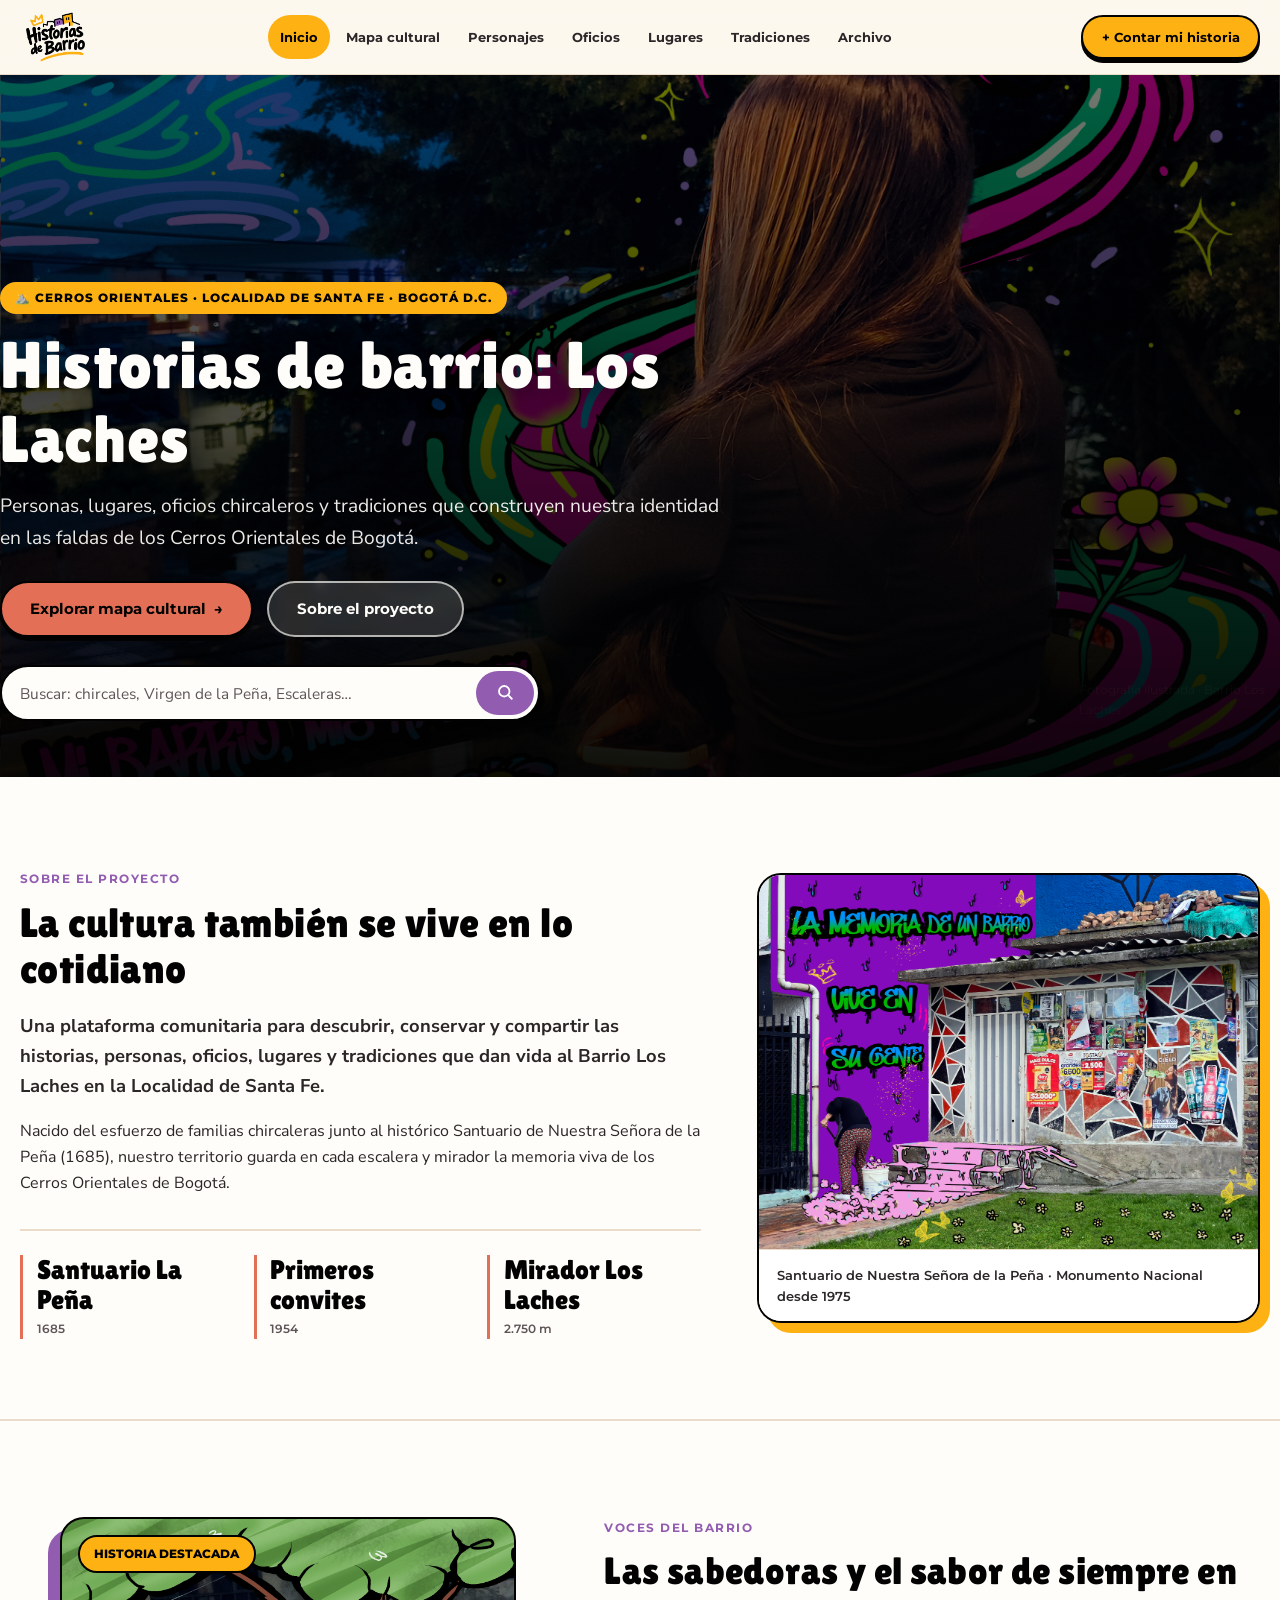
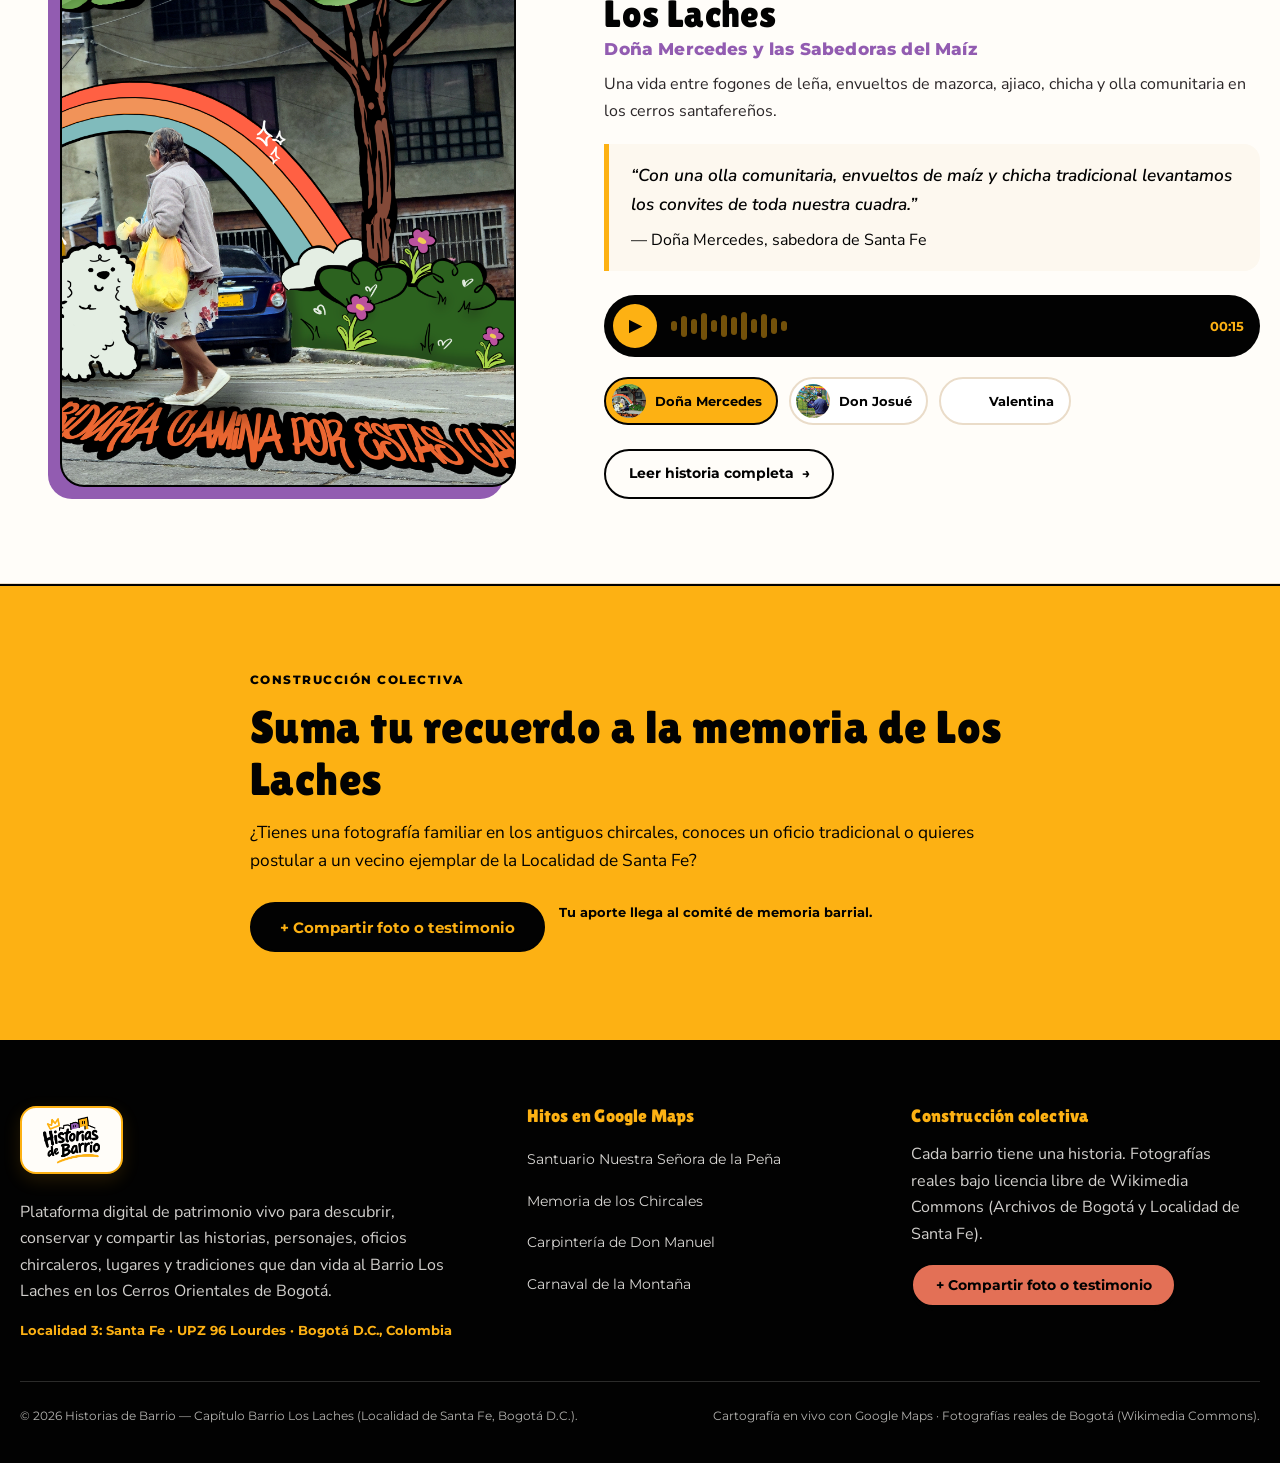
==== commit d0c237ce: "Actualiza vistas, fotos locales y excluye archivos PSD pesados" ====
--- a/index.html
+++ b/index.html
@@ -61,10 +61,7 @@
     <section class="hero" id="inicio" aria-labelledby="hero-title">
       <div class="hero-media">
         <img class="hero-bg-image"
-          src="https://commons.wikimedia.org/wiki/Special:FilePath/Barrio_Egipto_de_Bogot%C3%A1.jpg?width=1600"
-          srcset="https://commons.wikimedia.org/wiki/Special:FilePath/Barrio_Egipto_de_Bogot%C3%A1.jpg?width=900 900w,
-                  https://commons.wikimedia.org/wiki/Special:FilePath/Barrio_Egipto_de_Bogot%C3%A1.jpg?width=1600 1600w,
-                  https://commons.wikimedia.org/wiki/Special:FilePath/Barrio_Egipto_de_Bogot%C3%A1.jpg?width=2200 2200w" sizes="100vw"
+          src="fotos/Fotos/ale.png"
           alt="Fotografía de las laderas de los barrios Egipto y Los Laches en los Cerros Orientales de la Localidad de Santa Fe, Bogotá"
           fetchpriority="high" decoding="async" />
       </div>
@@ -88,7 +85,7 @@
           <form class="hero-search-box" id="hero-search-form" role="search">
             <label for="hero-search-input" class="visually-hidden">Buscar historias en el barrio Los Laches</label>
             <input type="search" id="hero-search-input"
-              placeholder="Buscar: chircales, Virgen de la Peña, Piedra del Amor…" autocomplete="off" />
+              placeholder="Buscar: chircales, Virgen de la Peña, Escaleras…" autocomplete="off" />
             <button type="submit" class="hero-search-btn" id="hero-search-btn" aria-label="Buscar">
               <svg width="18" height="18" viewBox="0 0 24 24" fill="none" stroke="currentColor" stroke-width="2.4"
                 stroke-linecap="round" aria-hidden="true">
@@ -99,7 +96,7 @@
           </form>
         </div>
       </div>
-      <p class="hero-credit">Laderas de Egipto y Los Laches · Wikimedia Commons</p>
+      <p class="hero-credit">Fotografía ilustrada · Barrio Los Laches</p>
     </section>
 
     <section class="intro-section" id="sobre-el-proyecto" aria-labelledby="intro-title">
@@ -134,7 +131,7 @@
         </div>
         <figure class="intro-figure">
           <div class="intro-figure-media">
-            <img src="https://commons.wikimedia.org/wiki/Special:FilePath/Iglesia_de_La_Pe%C3%B1a_1.jpg?width=900"
+            <img src="fotos/Fotos/tien.png"
               alt="Fotografía del Santuario de Nuestra Señora de la Peña en el barrio Los Laches, Bogotá" loading="lazy"
               decoding="async" />
           </div>
@@ -148,7 +145,7 @@
       <div class="container featured-grid">
         <figure class="featured-media">
           <img id="pillar-char-main-img"
-            src="https://commons.wikimedia.org/wiki/Special:FilePath/Do%C3%B1a_Tere,_Chichera_en_la_Perseverancia.jpg?width=1000"
+            src="fotos/Fotos/se%C3%B1.png"
             alt="Retrato real de sabedora tradicional en la Localidad de Santa Fe, Bogotá" loading="lazy"
             decoding="async" />
           <figcaption class="featured-label">Historia destacada</figcaption>
@@ -186,18 +183,18 @@
           <div class="voice-switcher" role="group" aria-label="Elegir testimonio">
             <button type="button" class="char-thumb-btn active" aria-pressed="true">
               <img
-                src="https://commons.wikimedia.org/wiki/Special:FilePath/Do%C3%B1a_Tere,_Chichera_en_la_Perseverancia.jpg?width=120"
+                src="fotos/Fotos/se%C3%B1.png"
                 alt="" loading="lazy" decoding="async" />
               <span>Doña Mercedes</span>
             </button>
             <button type="button" class="char-thumb-btn" aria-pressed="false">
               <img
-                src="https://commons.wikimedia.org/wiki/Special:FilePath/Bogot%C3%A1_Plaza_de_mercado_de_Las_Cruces.JPG?width=120"
+                src="fotos/Fotos/se%C3%B1o.png"
                 alt="" loading="lazy" decoding="async" />
               <span>Don Josué</span>
             </button>
             <button type="button" class="char-thumb-btn" aria-pressed="false">
-              <img src="https://commons.wikimedia.org/wiki/Special:FilePath/Mural_en_San_Victorino.jpg?width=120" alt=""
+              <img src="fotos/Fotos/vertical.png" alt=""
                 loading="lazy" decoding="async" />
               <span>Valentina</span>
             </button>
@@ -241,7 +238,7 @@
       <p id="modal-story-coords" class="map-detail-coords modal-story-coords"></p>
       <div class="modal-story-media">
         <img id="modal-story-img" class="modal-story-img"
-          src="https://commons.wikimedia.org/wiki/Special:FilePath/Iglesia_de_La_Pe%C3%B1a_1.jpg?width=900" alt=""
+          src="fotos/Fotos/tien.png" alt=""
           loading="lazy" decoding="async" />
       </div>
       <div id="modal-story-body" class="modal-story-body"></div>
@@ -333,8 +330,6 @@
         <nav class="footer-col" aria-labelledby="footer-nav-hitos">
           <h2 class="footer-heading" id="footer-nav-hitos">Hitos en Google Maps</h2>
           <ul class="footer-links">
-            <li><a href="mapa-cultural.html?punto=piedraAmor" data-goto-map="piedraAmor">Mirador La Piedra del Amor</a>
-            </li>
             <li><a href="mapa-cultural.html?punto=capilla" data-goto-map="capilla">Santuario Nuestra Señora de la
                 Peña</a></li>
             <li><a href="mapa-cultural.html?punto=chircal" data-goto-map="chircal">Memoria de los Chircales</a></li>
--- a/styles.css
+++ b/styles.css
@@ -1869,6 +1869,10 @@
   display: grid;
   grid-template-columns: repeat(2, minmax(0, 1fr));
   gap: 1.5rem;
+}
+
+.place-pair:has(> .place-item:only-child) {
+  grid-template-columns: 1fr;
 }
 
 .place-item {
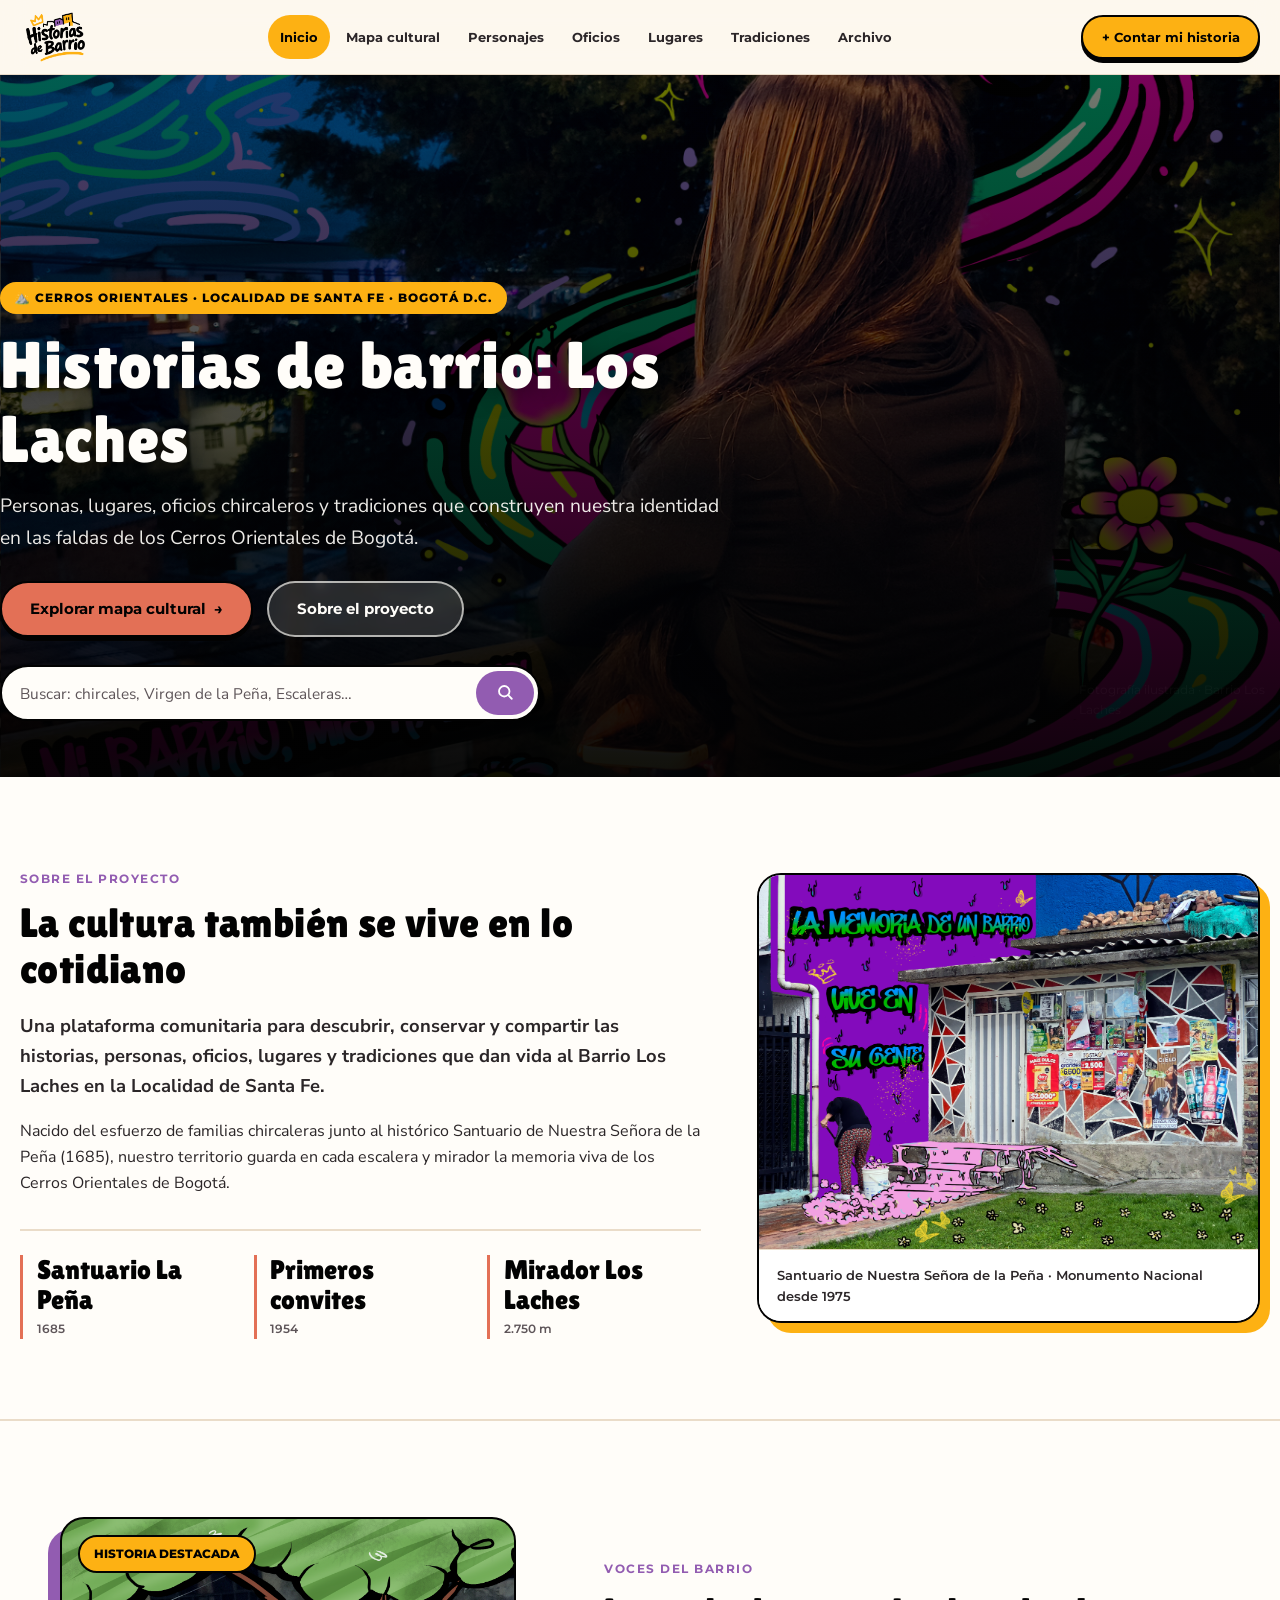
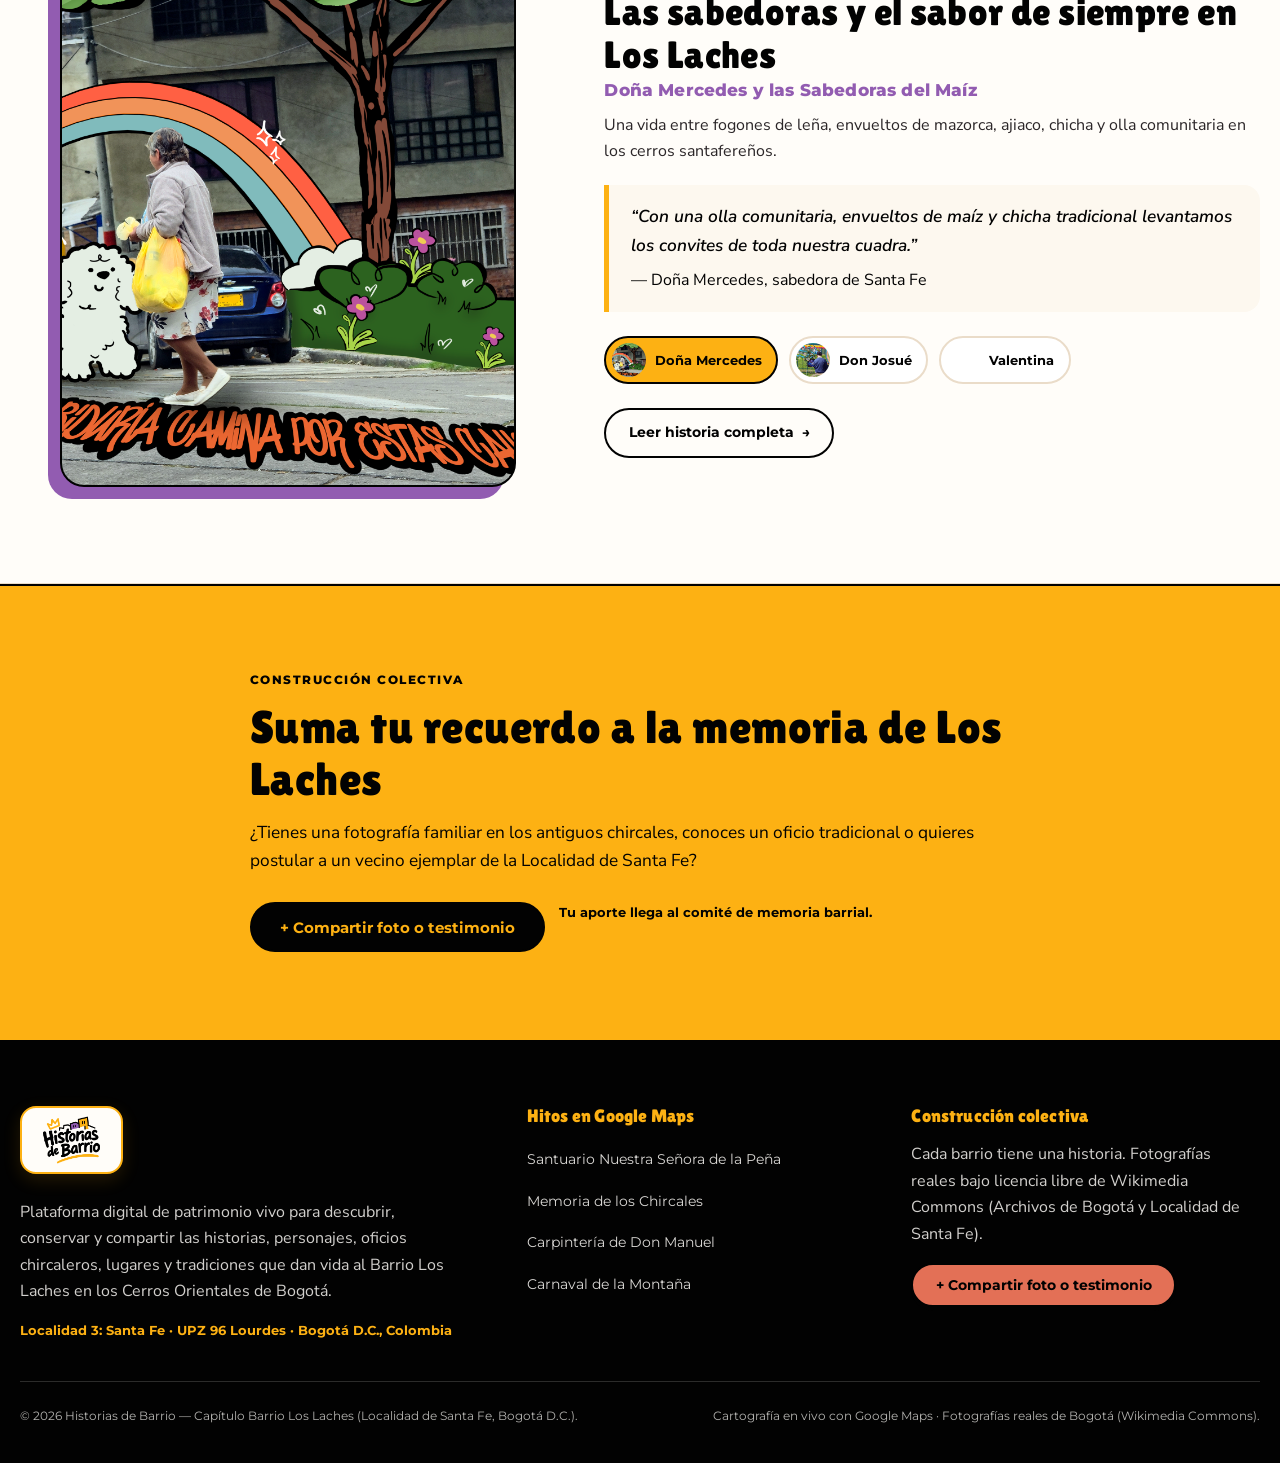
==== commit f0efabaf: "ajusate" ====
--- a/index.html
+++ b/index.html
@@ -168,17 +168,6 @@
               convites de toda nuestra cuadra.”</p>
             <footer id="pillar-char-author">— Doña Mercedes, sabedora de Santa Fe</footer>
           </blockquote>
-
-          <div class="audio-player-pill" id="pillar-audio-player" data-audio="audios/dona_mercedes.wav">
-            <button type="button" class="audio-play-btn" aria-label="Reproducir testimonio">▶</button>
-            <div class="waveform-bars" aria-hidden="true">
-              <span class="bar-h35"></span><span class="bar-h70"></span><span class="bar-h50"></span>
-              <span class="bar-h90"></span><span class="bar-h40"></span><span class="bar-h75"></span>
-              <span class="bar-h60"></span><span class="bar-h95"></span><span class="bar-h45"></span>
-              <span class="bar-h80"></span><span class="bar-h55"></span><span class="bar-h35"></span>
-            </div>
-            <span class="audio-time" id="pillar-char-time">00:15</span>
-          </div>
 
           <div class="voice-switcher" role="group" aria-label="Elegir testimonio">
             <button type="button" class="char-thumb-btn active" aria-pressed="true">
